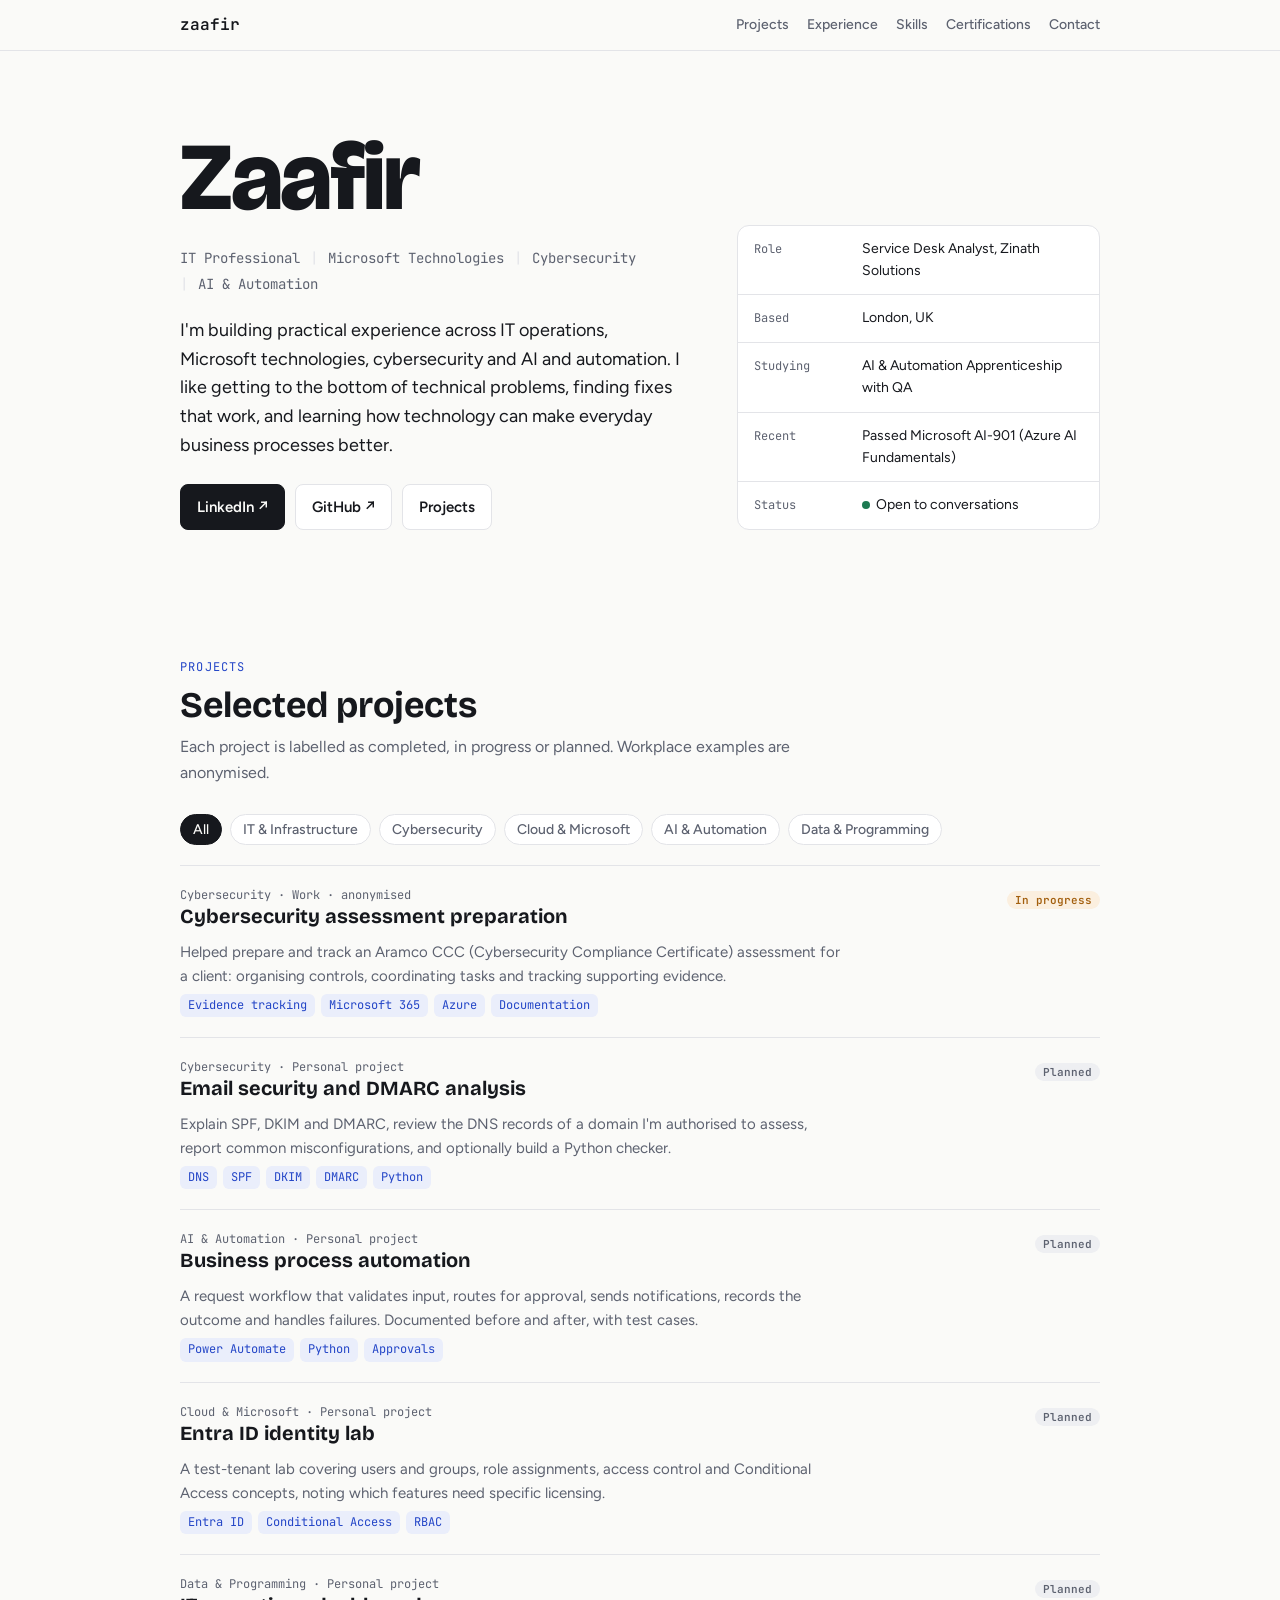
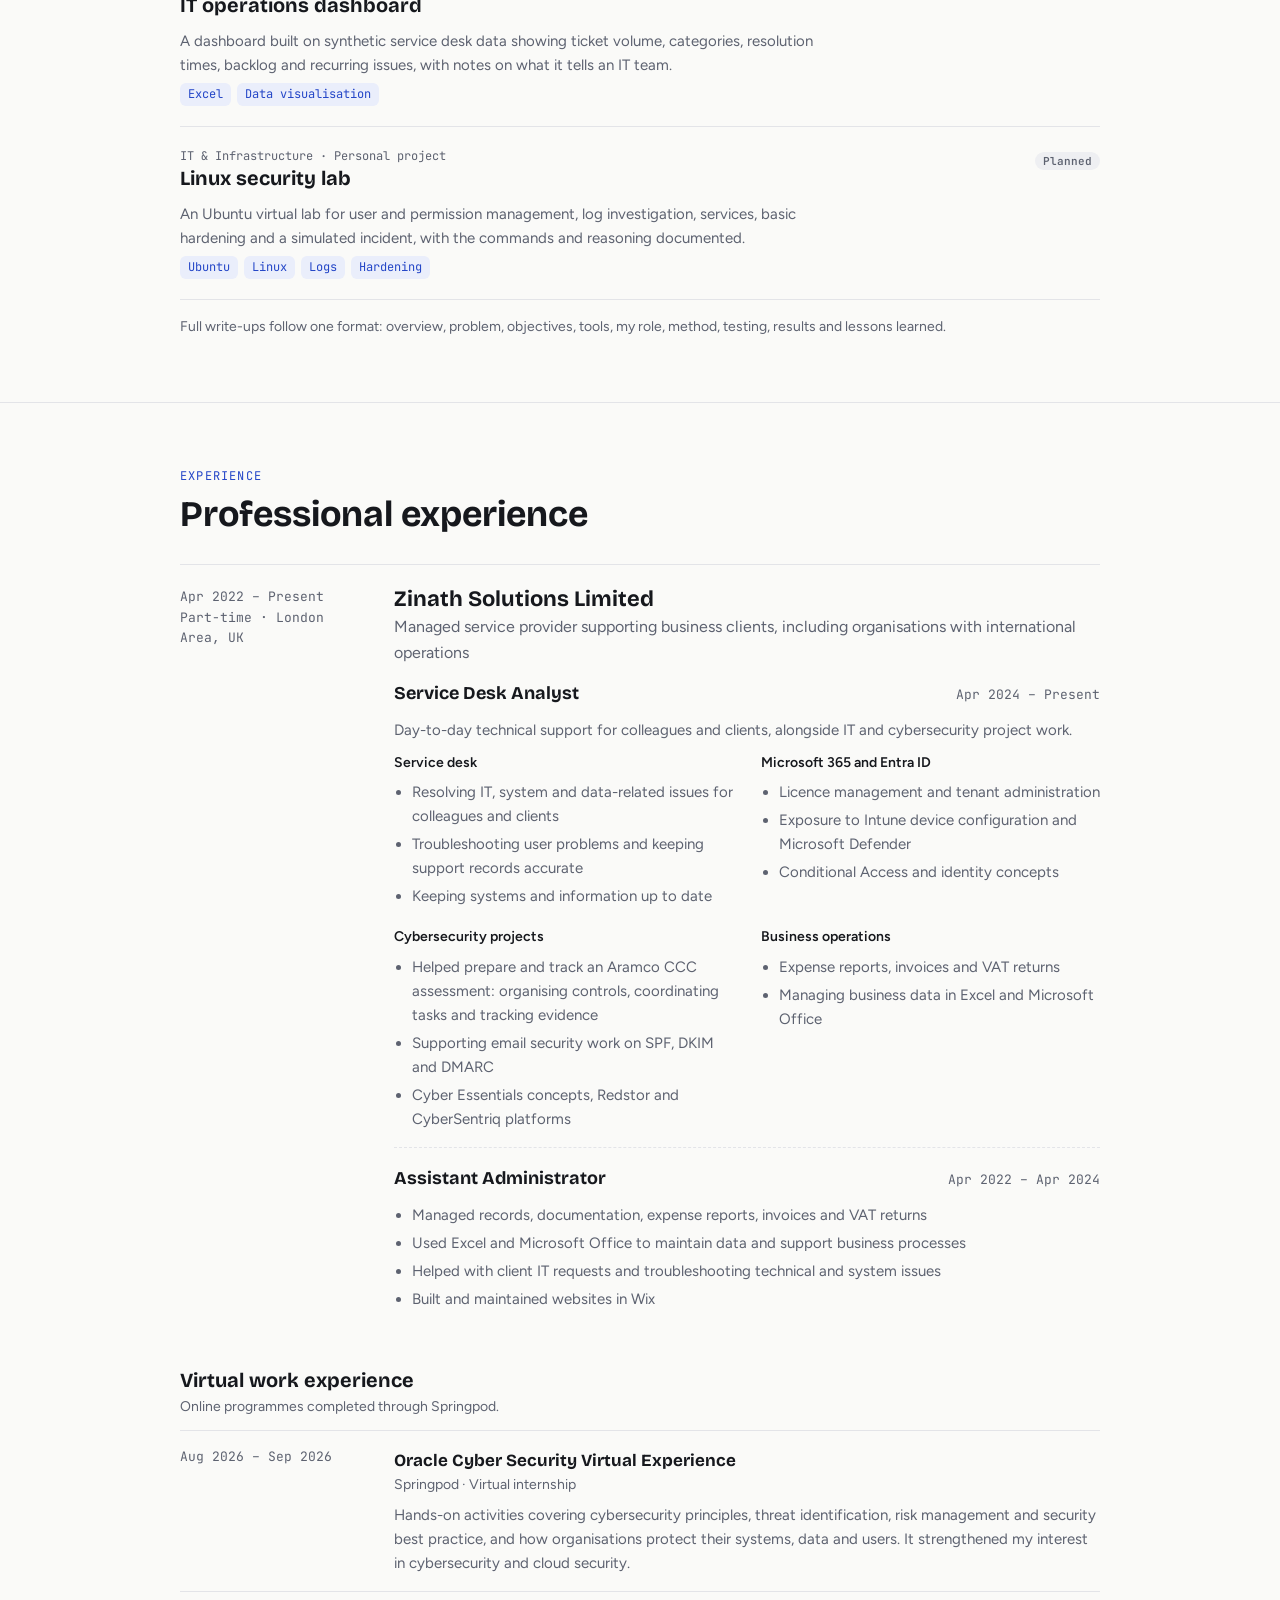
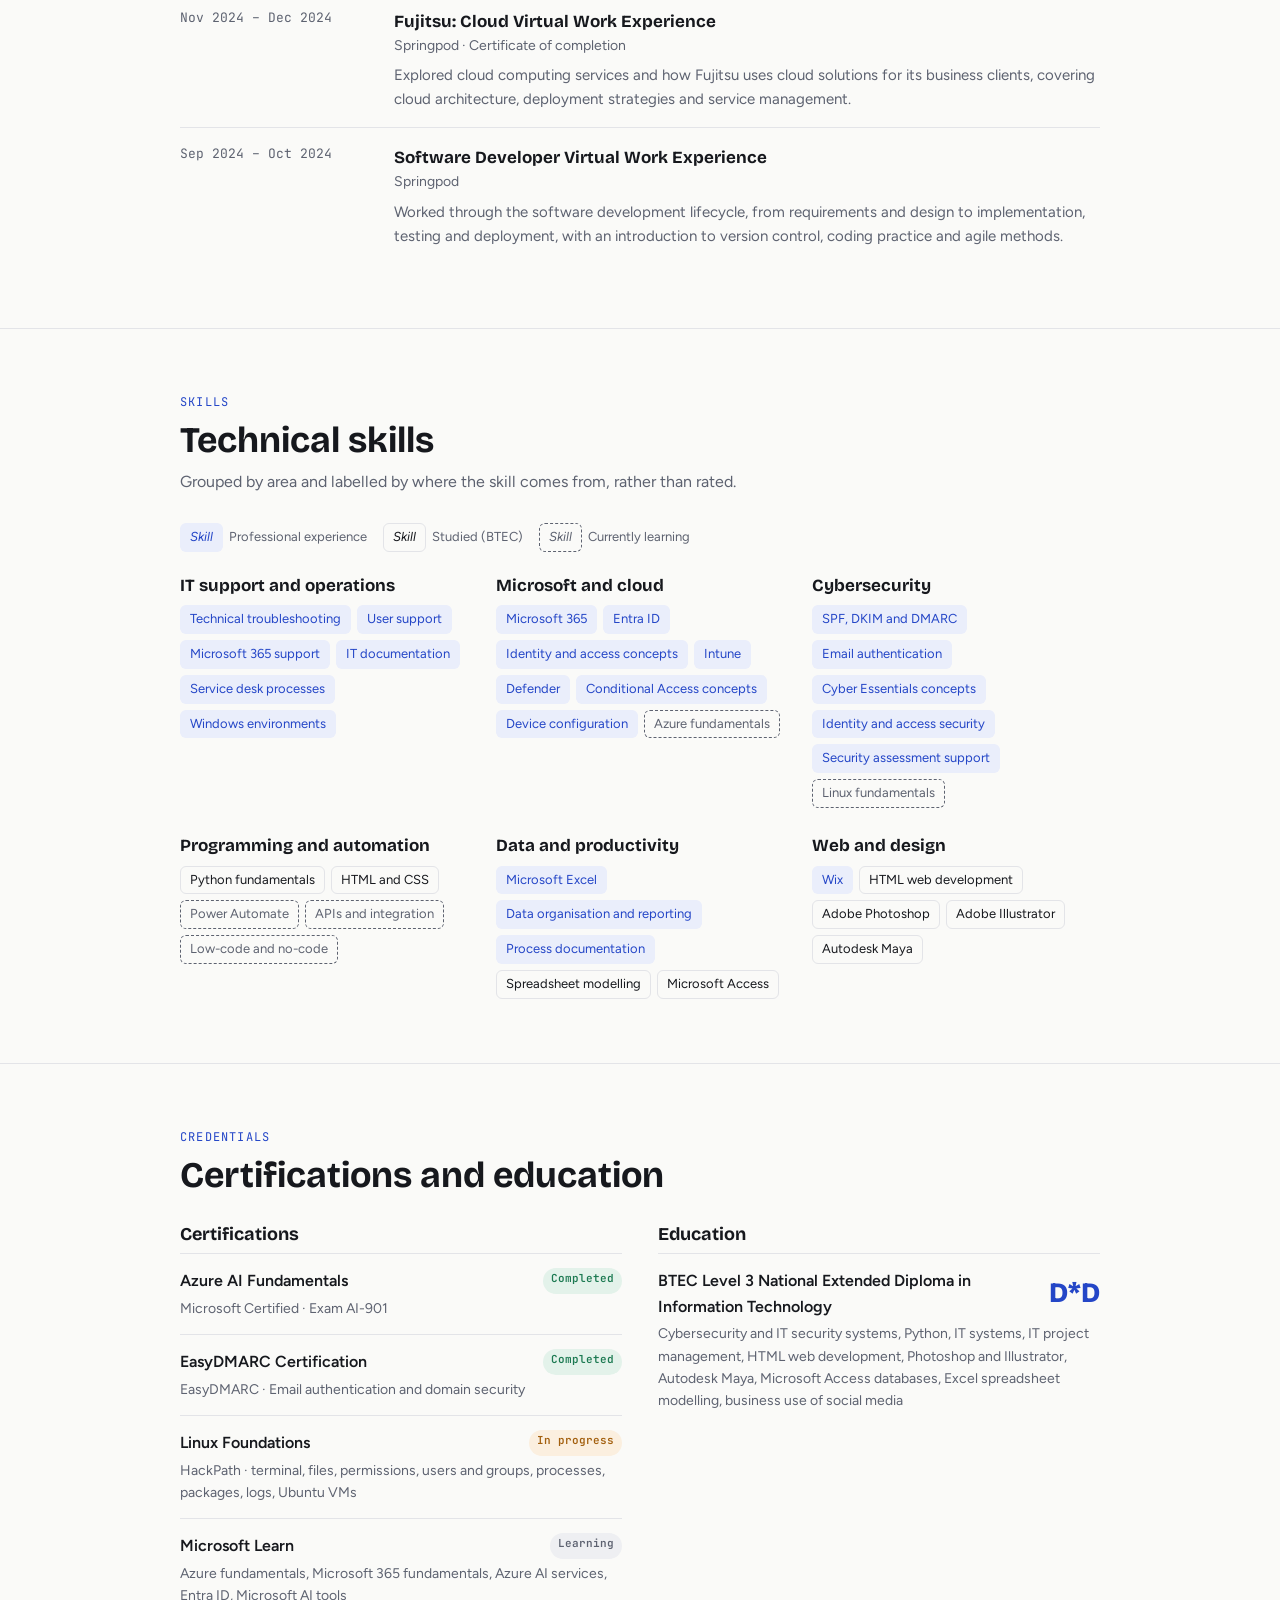
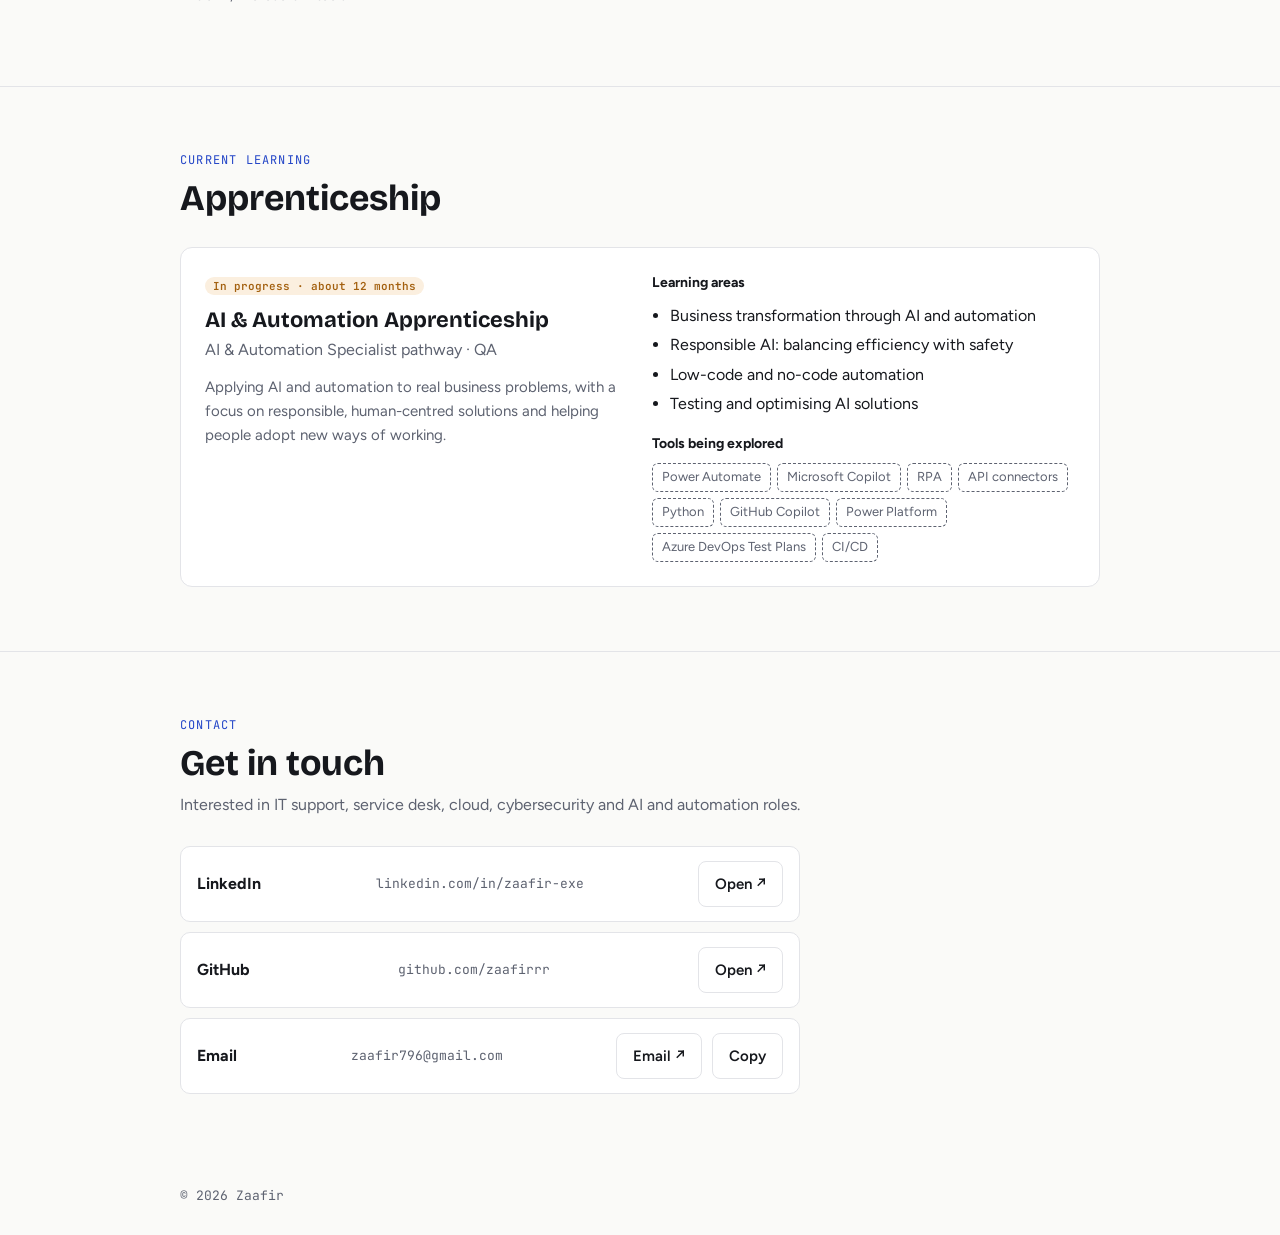
==== index.html @ a6bd7795 "Add files via upload" ====
<!doctype html>
<html lang="en-GB">
<head>
<meta charset="utf-8">
<meta name="viewport" content="width=device-width, initial-scale=1">
<title>Zaafir | IT Professional</title>
<meta name="description" content="Zaafir: IT professional building experience in Microsoft technologies, cybersecurity and AI and automation.">
<meta property="og:title" content="Zaafir | IT Professional">
<meta property="og:description" content="Microsoft technologies, cybersecurity and AI and automation. Projects, experience and certifications.">
<meta property="og:type" content="website">
<meta name="twitter:card" content="summary">
<link rel="icon" href="assets/favicon.svg" type="image/svg+xml">
<link rel="preconnect" href="https://fonts.googleapis.com">
<link rel="preconnect" href="https://fonts.gstatic.com" crossorigin>
<link rel="stylesheet" href="https://fonts.googleapis.com/css2?family=Bricolage+Grotesque:opsz,wght@12..96,600;12..96,800&family=Figtree:wght@400;500;600&family=JetBrains+Mono:wght@400;600&display=swap">
<link rel="stylesheet" href="css/style.css">
</head>
<body>
<nav><div class="wrap">
  <a class="brand" href="#top">zaafir</a>
  <div class="links"><a href="#projects">Projects</a><a href="#experience">Experience</a><a href="#skills">Skills</a><a href="#certs">Certifications</a><a href="#contact">Contact</a></div>
</div></nav>

<main id="top">
<div class="wrap">
  <header class="intro">
    <div>
      <h1>Zaafir</h1>
      <p class="headline"><span>IT Professional</span><span>Microsoft Technologies</span><span>Cybersecurity</span><span>AI &amp; Automation</span></p>
      <p class="lede">I'm building practical experience across IT operations, Microsoft technologies, cybersecurity and AI and automation. I like getting to the bottom of technical problems, finding fixes that work, and learning how technology can make everyday business processes better.</p>
      <div class="ctas">
        <a class="btn primary" href="https://www.linkedin.com/in/zaafir-exe/" target="_blank" rel="noopener">LinkedIn ↗</a>
        <a class="btn" href="https://github.com/zaafirrr" target="_blank" rel="noopener">GitHub ↗</a>
        <a class="btn" href="#projects">Projects</a>
      </div>
    </div>
    <aside class="status" aria-label="Current status">
      <dl>
        <div><dt>Role</dt><dd>Service Desk Analyst, Zinath Solutions</dd></div>
        <div><dt>Based</dt><dd>London, UK</dd></div>
        <div><dt>Studying</dt><dd>AI &amp; Automation Apprenticeship with QA</dd></div>
        <div><dt>Recent</dt><dd>Passed Microsoft AI-901 (Azure AI Fundamentals)</dd></div>
        <div><dt>Status</dt><dd><span class="dot"></span>Open to conversations</dd></div>
      </dl>
    </aside>
  </header>
</div>

<section id="projects"><div class="wrap">
  <div class="head"><span class="eyebrow">Projects</span><h2>Selected projects</h2><p>Each project is labelled as completed, in progress or planned. Workplace examples are anonymised.</p></div>
  <div class="filters" id="filters" role="group" aria-label="Filter projects by category"></div>
  <div class="plist" id="plist"></div>
  <p class="note">Full write-ups follow one format: overview, problem, objectives, tools, my role, method, testing, results and lessons learned.</p>
</div></section>

<section id="experience"><div class="wrap">
  <div class="head"><span class="eyebrow">Experience</span><h2>Professional experience</h2></div>
  <article class="job">
    <div class="when">Apr 2022 – Present<br>Part-time · London Area, UK</div>
    <div>
      <h3>Zinath Solutions Limited</h3>
      <p class="sub">Managed service provider supporting business clients, including organisations with international operations</p>

      <div class="role-block">
        <div class="role-head"><h4>Service Desk Analyst</h4><span class="when">Apr 2024 – Present</span></div>
        <p class="role-sum">Day-to-day technical support for colleagues and clients, alongside IT and cybersecurity project work.</p>
        <div class="groups">
          <div><h4>Service desk</h4><ul>
            <li>Resolving IT, system and data-related issues for colleagues and clients</li>
            <li>Troubleshooting user problems and keeping support records accurate</li>
            <li>Keeping systems and information up to date</li></ul></div>
          <div><h4>Microsoft 365 and Entra ID</h4><ul>
            <li>Licence management and tenant administration</li>
            <li>Exposure to Intune device configuration and Microsoft Defender</li>
            <li>Conditional Access and identity concepts</li></ul></div>
          <div><h4>Cybersecurity projects</h4><ul>
            <li>Helped prepare and track an Aramco CCC assessment: organising controls, coordinating tasks and tracking evidence</li>
            <li>Supporting email security work on SPF, DKIM and DMARC</li>
            <li>Cyber Essentials concepts, Redstor and CyberSentriq platforms</li></ul></div>
          <div><h4>Business operations</h4><ul>
            <li>Expense reports, invoices and VAT returns</li>
            <li>Managing business data in Excel and Microsoft Office</li></ul></div>
        </div>
      </div>

      <div class="role-block">
        <div class="role-head"><h4>Assistant Administrator</h4><span class="when">Apr 2022 – Apr 2024</span></div>
        <ul>
          <li>Managed records, documentation, expense reports, invoices and VAT returns</li>
          <li>Used Excel and Microsoft Office to maintain data and support business processes</li>
          <li>Helped with client IT requests and troubleshooting technical and system issues</li>
          <li>Built and maintained websites in Wix</li>
        </ul>
      </div>
    </div>
  </article>

  <h3 class="subhead">Virtual work experience</h3>
  <p class="note" style="margin:0 0 12px">Online programmes completed through Springpod.</p>
  <div class="vlist">
    <div class="v"><div class="when">Aug 2026 – Sep 2026</div><div>
      <h4>Oracle Cyber Security Virtual Experience</h4><p class="org">Springpod · Virtual internship</p>
      <p>Hands-on activities covering cybersecurity principles, threat identification, risk management and security best practice, and how organisations protect their systems, data and users. It strengthened my interest in cybersecurity and cloud security.</p></div></div>
    <div class="v"><div class="when">Nov 2024 – Dec 2024</div><div>
      <h4>Fujitsu: Cloud Virtual Work Experience</h4><p class="org">Springpod · Certificate of completion</p>
      <p>Explored cloud computing services and how Fujitsu uses cloud solutions for its business clients, covering cloud architecture, deployment strategies and service management.</p></div></div>
    <div class="v"><div class="when">Sep 2024 – Oct 2024</div><div>
      <h4>Software Developer Virtual Work Experience</h4><p class="org">Springpod</p>
      <p>Worked through the software development lifecycle, from requirements and design to implementation, testing and deployment, with an introduction to version control, coding practice and agile methods.</p></div></div>
  </div>
</div></section>

<section id="skills"><div class="wrap">
  <div class="head"><span class="eyebrow">Skills</span><h2>Technical skills</h2><p>Grouped by area and labelled by where the skill comes from, rather than rated.</p></div>
  <div class="legend">
    <span><i class="c w">Skill</i> Professional experience</span>
    <span><i class="c s">Skill</i> Studied (BTEC)</span>
    <span><i class="c l">Skill</i> Currently learning</span>
  </div>
  <div class="sk" id="sk"></div>
</div></section>

<section id="certs"><div class="wrap">
  <div class="head"><span class="eyebrow">Credentials</span><h2>Certifications and education</h2></div>
  <div class="two">
    <div>
      <h3 style="font-size:18px;margin-bottom:8px">Certifications</h3>
      <div class="cert"><b>Azure AI Fundamentals</b><span class="pill s-done">Completed</span><span class="sub">Microsoft Certified · Exam AI-901</span></div>
      <div class="cert"><b>EasyDMARC Certification</b><span class="pill s-done">Completed</span><span class="sub">EasyDMARC · Email authentication and domain security</span></div>
      <div class="cert"><b>Linux Foundations</b><span class="pill s-wip">In progress</span><span class="sub">HackPath · terminal, files, permissions, users and groups, processes, packages, logs, Ubuntu VMs</span></div>
      <div class="cert"><b>Microsoft Learn</b><span class="pill s-plan">Learning</span><span class="sub">Azure fundamentals, Microsoft 365 fundamentals, Azure AI services, Entra ID, Microsoft AI tools</span></div>
    </div>
    <div>
      <h3 style="font-size:18px;margin-bottom:8px">Education</h3>
      <div class="cert" style="align-items:center"><b>BTEC Level 3 National Extended Diploma in Information Technology</b><span class="edu-grade">D*D</span>
        <span class="sub">Cybersecurity and IT security systems, Python, IT systems, IT project management, HTML web development, Photoshop and Illustrator, Autodesk Maya, Microsoft Access databases, Excel spreadsheet modelling, business use of social media</span></div>
    </div>
  </div>
</div></section>

<section id="learning"><div class="wrap">
  <div class="head"><span class="eyebrow">Current learning</span><h2>Apprenticeship</h2></div>
  <div class="app">
    <div>
      <span class="pill s-wip">In progress · about 12 months</span>
      <h3 style="margin-top:10px">AI &amp; Automation Apprenticeship</h3>
      <p class="sub">AI &amp; Automation Specialist pathway · QA</p>
      <p style="color:var(--muted);font-size:15px">Applying AI and automation to real business problems, with a focus on responsible, human-centred solutions and helping people adopt new ways of working.</p>
    </div>
    <div>
      <h4 style="margin:0 0 8px;font-size:14px">Learning areas</h4>
      <ul>
        <li>Business transformation through AI and automation</li>
        <li>Responsible AI: balancing efficiency with safety</li>
        <li>Low-code and no-code automation</li>
        <li>Testing and optimising AI solutions</li>
      </ul>
      <h4 style="margin:16px 0 8px;font-size:14px">Tools being explored</h4>
      <div class="chips"><span class="c l">Power Automate</span><span class="c l">Microsoft Copilot</span><span class="c l">RPA</span><span class="c l">API connectors</span><span class="c l">Python</span><span class="c l">GitHub Copilot</span><span class="c l">Power Platform</span><span class="c l">Azure DevOps Test Plans</span><span class="c l">CI/CD</span></div>
    </div>
  </div>
</div></section>

<section id="contact" style="border-bottom:0"><div class="wrap">
  <div class="head"><span class="eyebrow">Contact</span><h2>Get in touch</h2><p>Interested in IT support, service desk, cloud, cybersecurity and AI and automation roles.</p></div>
  <div class="channels">
    <div class="channel"><b>LinkedIn</b><span>linkedin.com/in/zaafir-exe</span><a class="btn" href="https://www.linkedin.com/in/zaafir-exe/" target="_blank" rel="noopener">Open ↗</a></div>
    <div class="channel"><b>GitHub</b><span>github.com/zaafirrr</span><a class="btn" href="https://github.com/zaafirrr" target="_blank" rel="noopener">Open ↗</a></div>
    <div class="channel"><b>Email</b><span>zaafir796@gmail.com</span><div class="ctas"><a class="btn" href="mailto:zaafir796@gmail.com">Email ↗</a><button class="btn" type="button" data-copy="zaafir796@gmail.com">Copy</button></div></div>
  </div>
</div></section>
</main>

<footer><div class="wrap">© 2026 Zaafir</div></footer>

<script src="js/main.js"></script>
</body>
</html>
---- css/style.css ----
/* Layout: single 960px column, linear sections in the brief's order, hairline dividers, one restrained accent. */
:root{
  --bg:#fafaf8; --surface:#ffffff; --ink:#16181d; --muted:#5d6270; --line:#e3e4e8;
  --accent:#2446c7; --accent-soft:#eaeefb; --ok:#1d7a52; --ok-soft:#e3f2ea; --wip:#a3600f; --wip-soft:#fbefdf; --plan:#5d6270; --plan-soft:#eeeff2;
  --display:"Bricolage Grotesque",ui-sans-serif,system-ui,sans-serif;
  --body:"Figtree",ui-sans-serif,system-ui,-apple-system,"Segoe UI",sans-serif;
  --mono:"JetBrains Mono",ui-monospace,SFMono-Regular,Menlo,Consolas,monospace;
}
@media (prefers-color-scheme: dark){:root:not([data-theme="light"]){
  --bg:#111317; --surface:#181b21; --ink:#eceef2; --muted:#9ba1ae; --line:#2a2e37;
  --accent:#8aa2ff; --accent-soft:#1d2440; --ok:#5cc996; --ok-soft:#15281f; --wip:#efab55; --wip-soft:#2e2414; --plan:#a3a9b6; --plan-soft:#23262d; color-scheme:dark}}
:root[data-theme="dark"]{
  --bg:#111317; --surface:#181b21; --ink:#eceef2; --muted:#9ba1ae; --line:#2a2e37;
  --accent:#8aa2ff; --accent-soft:#1d2440; --ok:#5cc996; --ok-soft:#15281f; --wip:#efab55; --wip-soft:#2e2414; --plan:#a3a9b6; --plan-soft:#23262d; color-scheme:dark}

*{box-sizing:border-box}
html{scroll-behavior:smooth}
body{margin:0}
img{max-width:100%}
[hidden]{display:none!important}
body{background:var(--bg);color:var(--ink);font-family:var(--body);font-size:16px;line-height:1.6}
a{color:var(--accent);text-underline-offset:3px}
.wrap{max-width:960px;margin:0 auto;padding-inline:20px}
h1,h2,h3{font-family:var(--display);line-height:1.15;text-wrap:balance;margin:0}
p{margin:0}
.eyebrow{font-family:var(--mono);font-size:12px;letter-spacing:.1em;text-transform:uppercase;color:var(--accent)}
:focus-visible{outline:2px solid var(--accent);outline-offset:3px;border-radius:4px}
.ph{font-family:var(--mono);font-size:.9em;color:var(--wip);background:var(--wip-soft);padding:0 6px;border-radius:4px}

nav{position:sticky;top:env(safe-area-inset-top,0px);z-index:5;background:color-mix(in srgb,var(--bg) 90%,transparent);backdrop-filter:blur(8px);border-bottom:1px solid var(--line)}
nav .wrap{display:flex;align-items:center;justify-content:space-between;gap:16px;padding-block:12px}
.brand{font-family:var(--mono);font-weight:600;color:var(--ink);text-decoration:none}
.links{display:flex;gap:18px;flex-wrap:wrap}
.links a{color:var(--muted);text-decoration:none;font-size:14px;font-weight:500}
.links a:hover{color:var(--ink)}

section{padding-block:64px;border-bottom:1px solid var(--line)}
.head{display:grid;gap:8px;margin-bottom:28px;max-width:620px}
.head h2{font-size:clamp(26px,4vw,36px)}
.head p{color:var(--muted)}

/* intro */
.intro{display:grid;grid-template-columns:1.4fr 1fr;gap:48px;align-items:end;padding-block:72px 64px}
.intro>*{min-width:0}
.intro h1{font-size:clamp(52px,9vw,96px);font-weight:800;letter-spacing:-.025em}
.headline{font-family:var(--mono);font-size:14px;color:var(--muted);margin:14px 0 20px;display:flex;flex-wrap:wrap;gap:4px 10px}
.headline span+span::before{content:"|";margin-right:10px;color:var(--line)}
.lede{font-size:18px;max-width:56ch;margin-bottom:24px}
.ctas{display:flex;gap:10px;flex-wrap:wrap}
.btn{display:inline-flex;align-items:center;gap:6px;padding:10px 16px;border-radius:8px;font-weight:600;font-size:15px;text-decoration:none;border:1px solid var(--line);color:var(--ink);background:var(--surface);cursor:pointer;font-family:var(--body)}
.btn.primary{background:var(--ink);color:var(--bg);border-color:var(--ink)}
.status{background:var(--surface);border:1px solid var(--line);border-radius:12px;font-size:14px}
.status dl{margin:0;display:grid}
.status div{display:grid;grid-template-columns:96px 1fr;gap:12px;padding:12px 16px;border-bottom:1px solid var(--line)}
.status div:last-child{border-bottom:0}
.status dt{font-family:var(--mono);font-size:12px;color:var(--muted);padding-top:2px}
.status dd{margin:0}
.dot{display:inline-block;width:8px;height:8px;border-radius:50%;background:var(--ok);margin-right:6px}

/* pills */
.pill{font-family:var(--mono);font-size:11px;font-weight:600;padding:2px 8px;border-radius:999px;white-space:nowrap}
.s-done{background:var(--ok-soft);color:var(--ok)}
.s-wip{background:var(--wip-soft);color:var(--wip)}
.s-plan{background:var(--plan-soft);color:var(--plan)}

/* projects */
.filters{display:flex;gap:8px;flex-wrap:wrap;margin-bottom:20px}
.filter{font:500 14px var(--body);padding:6px 12px;border-radius:999px;border:1px solid var(--line);background:var(--surface);color:var(--muted);cursor:pointer}
.filter[aria-pressed="true"]{background:var(--ink);color:var(--bg);border-color:var(--ink)}
.plist{display:grid;border-top:1px solid var(--line)}
.proj{display:grid;grid-template-columns:1fr auto;gap:6px 20px;padding-block:20px;border-bottom:1px solid var(--line)}
.proj>*{min-width:0}
.proj .cat{font-family:var(--mono);font-size:12px;color:var(--muted)}
.proj h3{font-size:20px}
.proj p{color:var(--muted);font-size:15px;max-width:66ch;grid-column:1/-1}
.proj .right{grid-row:1/3;grid-column:2;align-self:start}
.tags{display:flex;gap:6px;flex-wrap:wrap;grid-column:1/-1}
.tag{font-family:var(--mono);font-size:12px;padding:2px 8px;border-radius:6px;background:var(--accent-soft);color:var(--accent)}
.note{font-size:14px;color:var(--muted);margin-top:16px}

/* experience */
.job{display:grid;grid-template-columns:190px 1fr;gap:24px;padding-block:22px;border-top:1px solid var(--line)}
.job>*{min-width:0}
.when{font-family:var(--mono);font-size:13px;color:var(--muted)}
.job h3{font-size:22px}
.job .sub{color:var(--muted);margin:2px 0 14px}
.groups{display:grid;grid-template-columns:repeat(2,1fr);gap:18px 28px}
.groups>div{min-width:0}
.groups h4{margin:0 0 6px;font-size:14px;font-weight:600}
ul{margin:0;padding-left:18px;display:grid;gap:4px}
.groups li,.vlist li{font-size:15px;color:var(--muted)}
.vlist{display:grid}
.v{display:grid;grid-template-columns:190px 1fr;gap:24px;padding-block:16px;border-top:1px solid var(--line)}
.v>*{min-width:0}
.v h4{margin:0;font-size:17px;font-family:var(--display)}
.v .org{font-size:14px;color:var(--muted);margin-bottom:6px}
.v p{font-size:15px;color:var(--muted)}
.subhead{font-family:var(--display);font-size:20px;margin:36px 0 4px}

/* skills */
.legend{display:flex;gap:16px;flex-wrap:wrap;font-size:13px;color:var(--muted);margin-bottom:24px}
.legend span{display:inline-flex;align-items:center;gap:6px}
.sk{display:grid;grid-template-columns:repeat(3,1fr);gap:28px}
.sk>div{min-width:0}
.sk h3{font-size:17px;margin-bottom:10px}
.chips{display:flex;flex-wrap:wrap;gap:6px}
.c{font-size:13px;padding:3px 9px;border-radius:6px;border:1px solid transparent}
.c.w{background:var(--accent-soft);color:var(--accent)}
.c.s{border-color:var(--line);color:var(--ink)}
.c.l{border:1px dashed var(--muted);color:var(--muted)}

/* certs & education */
.two{display:grid;grid-template-columns:1fr 1fr;gap:36px}
.two>div{min-width:0}
.cert{display:grid;grid-template-columns:1fr auto;gap:4px 12px;padding-block:14px;border-top:1px solid var(--line)}
.cert>*{min-width:0}
.cert b{font-weight:600}
.cert span.sub{grid-column:1/-1;font-size:14px;color:var(--muted)}
.edu-grade{font-family:var(--display);font-size:28px;font-weight:800;color:var(--accent)}

/* apprenticeship */
.app{background:var(--surface);border:1px solid var(--line);border-radius:12px;padding:24px;display:grid;grid-template-columns:1fr 1fr;gap:24px}
.app>*{min-width:0}
.app h3{font-size:22px}
.app .sub{color:var(--muted);margin:4px 0 12px}

/* contact */
.channels{display:grid;gap:10px;max-width:620px}
.channel{display:flex;justify-content:space-between;gap:12px;align-items:center;padding:14px 16px;border:1px solid var(--line);border-radius:10px;background:var(--surface);flex-wrap:wrap}
.channel span{font-family:var(--mono);font-size:13px;color:var(--muted);word-break:break-all}
footer{padding-block:28px;color:var(--muted);font-size:13px;font-family:var(--mono)}

/* roles within one employer */
.role-block{padding-top:16px;margin-top:16px;border-top:1px dashed var(--line);display:grid;gap:10px}
.role-block:first-of-type{border-top:0;margin-top:0;padding-top:0}
.role-head{display:flex;justify-content:space-between;align-items:baseline;gap:12px;flex-wrap:wrap}
.role-head h4{margin:0;font-family:var(--display);font-size:18px}
.role-sum{color:var(--muted);font-size:15px}
.role-block>ul li{font-size:15px;color:var(--muted)}

@media (max-width:780px){
  .intro,.two,.app{grid-template-columns:1fr}
  .sk,.groups{grid-template-columns:1fr}
  .job,.v{grid-template-columns:1fr;gap:4px}
  nav .wrap{flex-wrap:wrap}
  .links{gap:14px;overflow-x:auto;flex-wrap:nowrap;max-width:100%}
  .proj{grid-template-columns:1fr}
  .proj .right{grid-row:auto;grid-column:1}
}
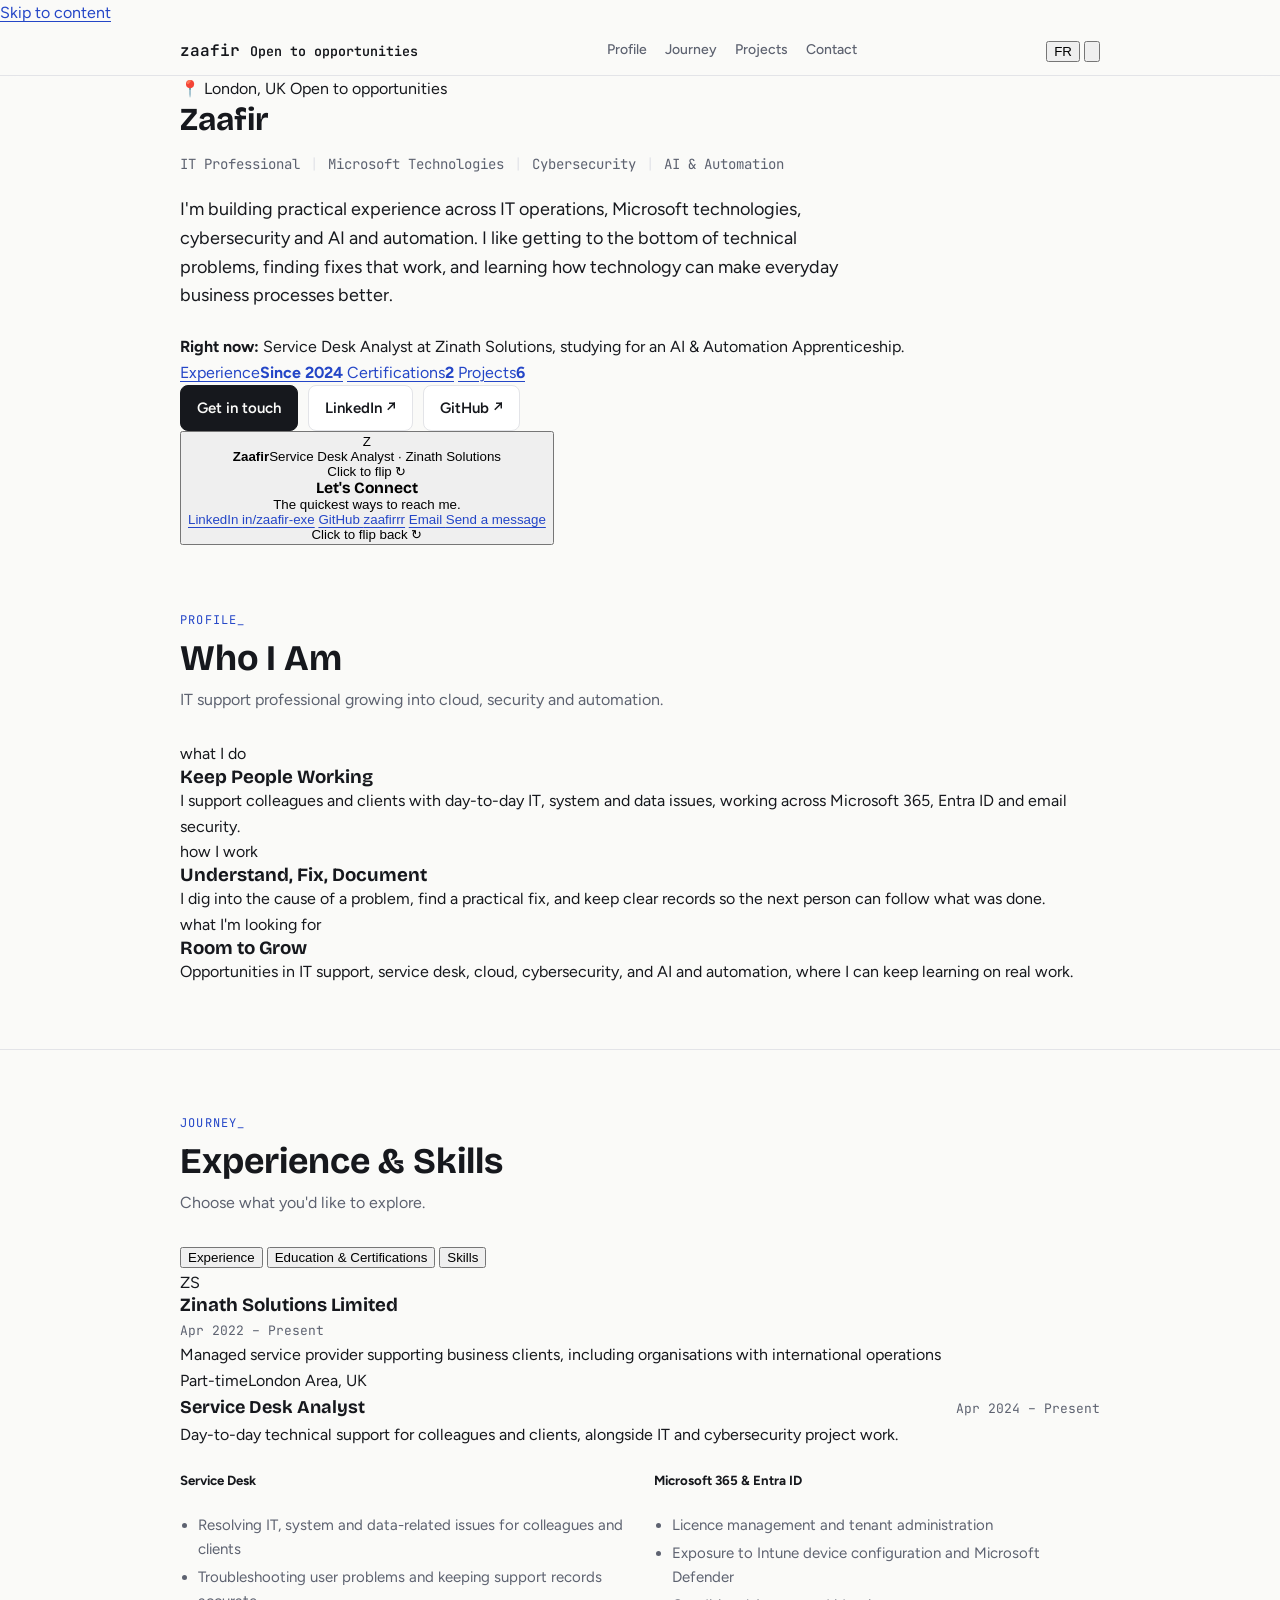
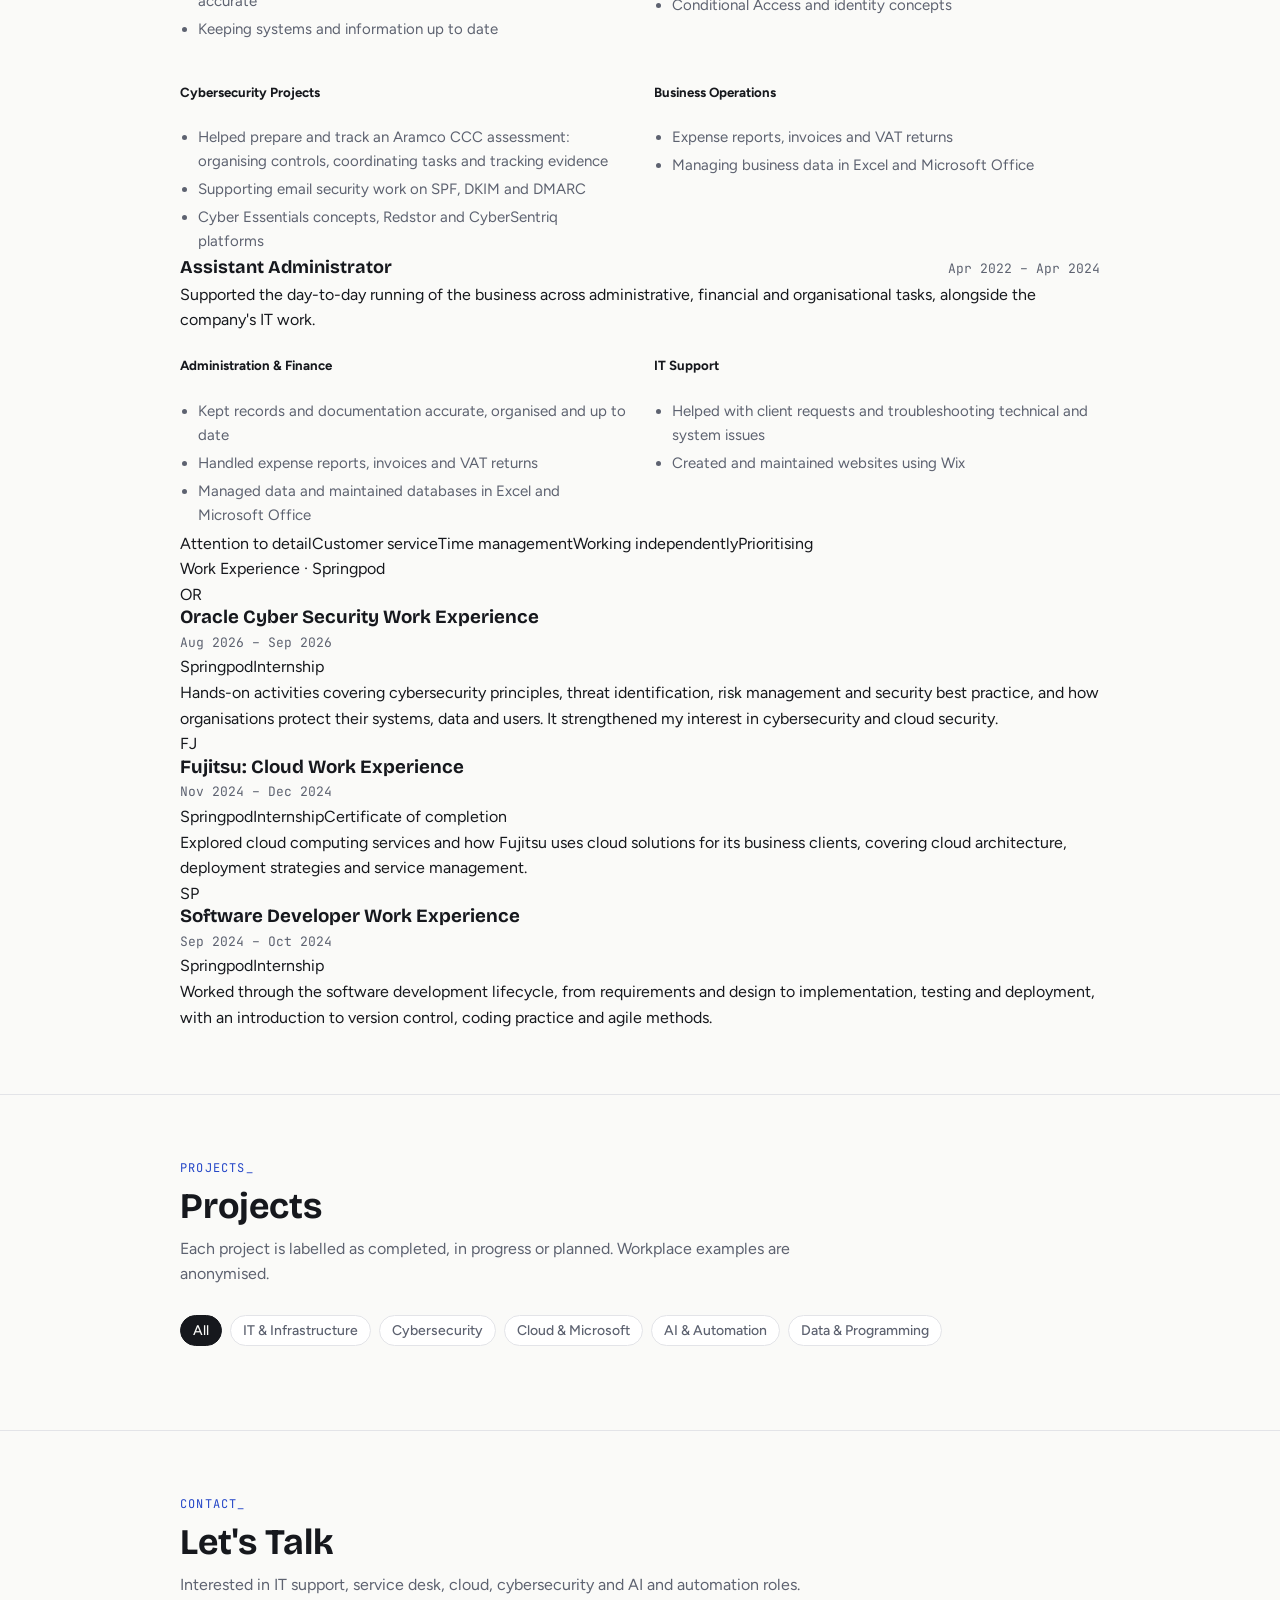
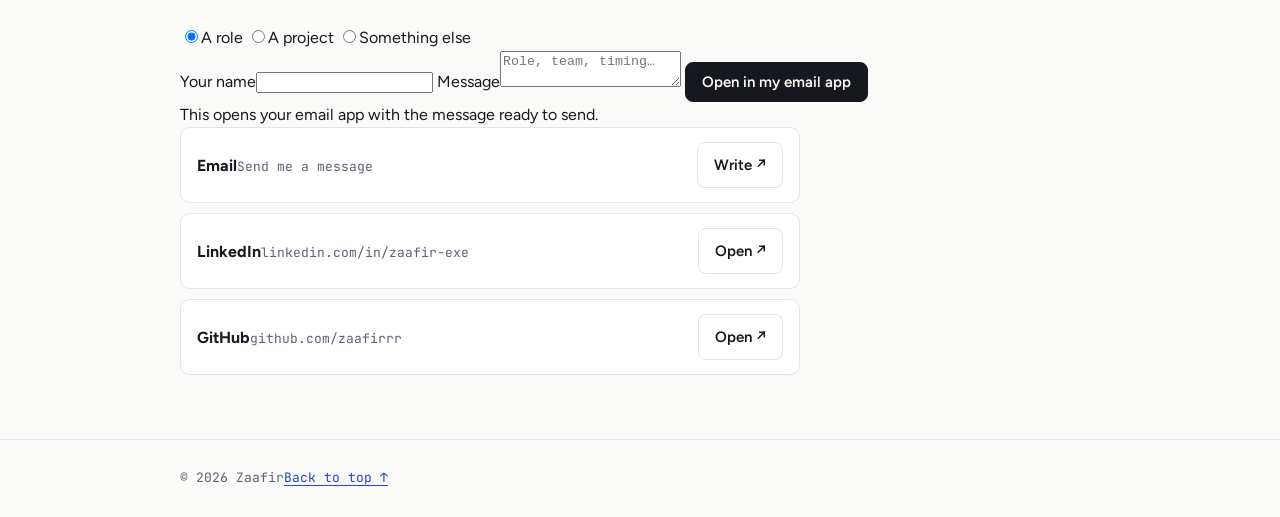
==== commit 29bd101f: "Add files via upload" ====
--- a/index.html
+++ b/index.html
@@ -10,169 +10,310 @@
 <meta property="og:type" content="website">
 <meta name="twitter:card" content="summary">
 <link rel="icon" href="assets/favicon.svg" type="image/svg+xml">
+<!-- Apply the saved theme and language before the page draws, so it doesn't flash -->
+<script>
+  (function(){ try{
+    var theme=localStorage.getItem('theme'); if(theme) document.documentElement.setAttribute('data-theme',theme);
+    if(localStorage.getItem('lang')==='fr') document.documentElement.lang='fr';
+  }catch(e){} })();
+</script>
 <link rel="preconnect" href="https://fonts.googleapis.com">
 <link rel="preconnect" href="https://fonts.gstatic.com" crossorigin>
 <link rel="stylesheet" href="https://fonts.googleapis.com/css2?family=Bricolage+Grotesque:opsz,wght@12..96,600;12..96,800&family=Figtree:wght@400;500;600&family=JetBrains+Mono:wght@400;600&display=swap">
 <link rel="stylesheet" href="css/style.css">
 </head>
 <body>
-<nav><div class="wrap">
-  <a class="brand" href="#top">zaafir</a>
-  <div class="links"><a href="#projects">Projects</a><a href="#experience">Experience</a><a href="#skills">Skills</a><a href="#certs">Certifications</a><a href="#contact">Contact</a></div>
-</div></nav>
-
-<main id="top">
-<div class="wrap">
-  <header class="intro">
-    <div>
-      <h1>Zaafir</h1>
-      <p class="headline"><span>IT Professional</span><span>Microsoft Technologies</span><span>Cybersecurity</span><span>AI &amp; Automation</span></p>
-      <p class="lede">I'm building practical experience across IT operations, Microsoft technologies, cybersecurity and AI and automation. I like getting to the bottom of technical problems, finding fixes that work, and learning how technology can make everyday business processes better.</p>
-      <div class="ctas">
-        <a class="btn primary" href="https://www.linkedin.com/in/zaafir-exe/" target="_blank" rel="noopener">LinkedIn ↗</a>
-        <a class="btn" href="https://github.com/zaafirrr" target="_blank" rel="noopener">GitHub ↗</a>
-        <a class="btn" href="#projects">Projects</a>
-      </div>
-    </div>
-    <aside class="status" aria-label="Current status">
-      <dl>
-        <div><dt>Role</dt><dd>Service Desk Analyst, Zinath Solutions</dd></div>
-        <div><dt>Based</dt><dd>London, UK</dd></div>
-        <div><dt>Studying</dt><dd>AI &amp; Automation Apprenticeship with QA</dd></div>
-        <div><dt>Recent</dt><dd>Passed Microsoft AI-901 (Azure AI Fundamentals)</dd></div>
-        <div><dt>Status</dt><dd><span class="dot"></span>Open to conversations</dd></div>
-      </dl>
-    </aside>
-  </header>
-</div>
-
-<section id="projects"><div class="wrap">
-  <div class="head"><span class="eyebrow">Projects</span><h2>Selected projects</h2><p>Each project is labelled as completed, in progress or planned. Workplace examples are anonymised.</p></div>
-  <div class="filters" id="filters" role="group" aria-label="Filter projects by category"></div>
-  <div class="plist" id="plist"></div>
-  <p class="note">Full write-ups follow one format: overview, problem, objectives, tools, my role, method, testing, results and lessons learned.</p>
-</div></section>
-
-<section id="experience"><div class="wrap">
-  <div class="head"><span class="eyebrow">Experience</span><h2>Professional experience</h2></div>
-  <article class="job">
-    <div class="when">Apr 2022 – Present<br>Part-time · London Area, UK</div>
-    <div>
-      <h3>Zinath Solutions Limited</h3>
-      <p class="sub">Managed service provider supporting business clients, including organisations with international operations</p>
-
-      <div class="role-block">
-        <div class="role-head"><h4>Service Desk Analyst</h4><span class="when">Apr 2024 – Present</span></div>
-        <p class="role-sum">Day-to-day technical support for colleagues and clients, alongside IT and cybersecurity project work.</p>
-        <div class="groups">
-          <div><h4>Service desk</h4><ul>
-            <li>Resolving IT, system and data-related issues for colleagues and clients</li>
-            <li>Troubleshooting user problems and keeping support records accurate</li>
-            <li>Keeping systems and information up to date</li></ul></div>
-          <div><h4>Microsoft 365 and Entra ID</h4><ul>
-            <li>Licence management and tenant administration</li>
-            <li>Exposure to Intune device configuration and Microsoft Defender</li>
-            <li>Conditional Access and identity concepts</li></ul></div>
-          <div><h4>Cybersecurity projects</h4><ul>
-            <li>Helped prepare and track an Aramco CCC assessment: organising controls, coordinating tasks and tracking evidence</li>
-            <li>Supporting email security work on SPF, DKIM and DMARC</li>
-            <li>Cyber Essentials concepts, Redstor and CyberSentriq platforms</li></ul></div>
-          <div><h4>Business operations</h4><ul>
-            <li>Expense reports, invoices and VAT returns</li>
-            <li>Managing business data in Excel and Microsoft Office</li></ul></div>
-        </div>
-      </div>
-
-      <div class="role-block">
-        <div class="role-head"><h4>Assistant Administrator</h4><span class="when">Apr 2022 – Apr 2024</span></div>
-        <ul>
-          <li>Managed records, documentation, expense reports, invoices and VAT returns</li>
-          <li>Used Excel and Microsoft Office to maintain data and support business processes</li>
-          <li>Helped with client IT requests and troubleshooting technical and system issues</li>
-          <li>Built and maintained websites in Wix</li>
-        </ul>
-      </div>
-    </div>
-  </article>
-
-  <h3 class="subhead">Virtual work experience</h3>
-  <p class="note" style="margin:0 0 12px">Online programmes completed through Springpod.</p>
-  <div class="vlist">
-    <div class="v"><div class="when">Aug 2026 – Sep 2026</div><div>
-      <h4>Oracle Cyber Security Virtual Experience</h4><p class="org">Springpod · Virtual internship</p>
-      <p>Hands-on activities covering cybersecurity principles, threat identification, risk management and security best practice, and how organisations protect their systems, data and users. It strengthened my interest in cybersecurity and cloud security.</p></div></div>
-    <div class="v"><div class="when">Nov 2024 – Dec 2024</div><div>
-      <h4>Fujitsu: Cloud Virtual Work Experience</h4><p class="org">Springpod · Certificate of completion</p>
-      <p>Explored cloud computing services and how Fujitsu uses cloud solutions for its business clients, covering cloud architecture, deployment strategies and service management.</p></div></div>
-    <div class="v"><div class="when">Sep 2024 – Oct 2024</div><div>
-      <h4>Software Developer Virtual Work Experience</h4><p class="org">Springpod</p>
-      <p>Worked through the software development lifecycle, from requirements and design to implementation, testing and deployment, with an introduction to version control, coding practice and agile methods.</p></div></div>
-  </div>
-</div></section>
-
-<section id="skills"><div class="wrap">
-  <div class="head"><span class="eyebrow">Skills</span><h2>Technical skills</h2><p>Grouped by area and labelled by where the skill comes from, rather than rated.</p></div>
-  <div class="legend">
-    <span><i class="c w">Skill</i> Professional experience</span>
-    <span><i class="c s">Skill</i> Studied (BTEC)</span>
-    <span><i class="c l">Skill</i> Currently learning</span>
-  </div>
-  <div class="sk" id="sk"></div>
-</div></section>
-
-<section id="certs"><div class="wrap">
-  <div class="head"><span class="eyebrow">Credentials</span><h2>Certifications and education</h2></div>
-  <div class="two">
-    <div>
-      <h3 style="font-size:18px;margin-bottom:8px">Certifications</h3>
-      <div class="cert"><b>Azure AI Fundamentals</b><span class="pill s-done">Completed</span><span class="sub">Microsoft Certified · Exam AI-901</span></div>
-      <div class="cert"><b>EasyDMARC Certification</b><span class="pill s-done">Completed</span><span class="sub">EasyDMARC · Email authentication and domain security</span></div>
-      <div class="cert"><b>Linux Foundations</b><span class="pill s-wip">In progress</span><span class="sub">HackPath · terminal, files, permissions, users and groups, processes, packages, logs, Ubuntu VMs</span></div>
-      <div class="cert"><b>Microsoft Learn</b><span class="pill s-plan">Learning</span><span class="sub">Azure fundamentals, Microsoft 365 fundamentals, Azure AI services, Entra ID, Microsoft AI tools</span></div>
-    </div>
-    <div>
-      <h3 style="font-size:18px;margin-bottom:8px">Education</h3>
-      <div class="cert" style="align-items:center"><b>BTEC Level 3 National Extended Diploma in Information Technology</b><span class="edu-grade">D*D</span>
-        <span class="sub">Cybersecurity and IT security systems, Python, IT systems, IT project management, HTML web development, Photoshop and Illustrator, Autodesk Maya, Microsoft Access databases, Excel spreadsheet modelling, business use of social media</span></div>
-    </div>
-  </div>
-</div></section>
-
-<section id="learning"><div class="wrap">
-  <div class="head"><span class="eyebrow">Current learning</span><h2>Apprenticeship</h2></div>
-  <div class="app">
-    <div>
-      <span class="pill s-wip">In progress · about 12 months</span>
-      <h3 style="margin-top:10px">AI &amp; Automation Apprenticeship</h3>
-      <p class="sub">AI &amp; Automation Specialist pathway · QA</p>
-      <p style="color:var(--muted);font-size:15px">Applying AI and automation to real business problems, with a focus on responsible, human-centred solutions and helping people adopt new ways of working.</p>
-    </div>
-    <div>
-      <h4 style="margin:0 0 8px;font-size:14px">Learning areas</h4>
-      <ul>
-        <li>Business transformation through AI and automation</li>
-        <li>Responsible AI: balancing efficiency with safety</li>
-        <li>Low-code and no-code automation</li>
-        <li>Testing and optimising AI solutions</li>
-      </ul>
-      <h4 style="margin:16px 0 8px;font-size:14px">Tools being explored</h4>
-      <div class="chips"><span class="c l">Power Automate</span><span class="c l">Microsoft Copilot</span><span class="c l">RPA</span><span class="c l">API connectors</span><span class="c l">Python</span><span class="c l">GitHub Copilot</span><span class="c l">Power Platform</span><span class="c l">Azure DevOps Test Plans</span><span class="c l">CI/CD</span></div>
-    </div>
-  </div>
-</div></section>
-
-<section id="contact" style="border-bottom:0"><div class="wrap">
-  <div class="head"><span class="eyebrow">Contact</span><h2>Get in touch</h2><p>Interested in IT support, service desk, cloud, cybersecurity and AI and automation roles.</p></div>
-  <div class="channels">
-    <div class="channel"><b>LinkedIn</b><span>linkedin.com/in/zaafir-exe</span><a class="btn" href="https://www.linkedin.com/in/zaafir-exe/" target="_blank" rel="noopener">Open ↗</a></div>
-    <div class="channel"><b>GitHub</b><span>github.com/zaafirrr</span><a class="btn" href="https://github.com/zaafirrr" target="_blank" rel="noopener">Open ↗</a></div>
-    <div class="channel"><b>Email</b><span>zaafir796@gmail.com</span><div class="ctas"><a class="btn" href="mailto:zaafir796@gmail.com">Email ↗</a><button class="btn" type="button" data-copy="zaafir796@gmail.com">Copy</button></div></div>
-  </div>
-</div></section>
+<a class="skip" href="#main" data-i18n="skip">Skip to content</a>
+
+<!-- ===================== NAVIGATION ===================== -->
+<nav aria-label="Main">
+  <div class="wrap">
+    <a class="brand" href="#top">zaafir <small data-i18n="nav.badge">Open to opportunities</small></a>
+    <div class="links">
+      <a href="#about" data-i18n="nav.profile">Profile</a>
+      <a href="#journey" data-i18n="nav.journey">Journey</a>
+      <a href="#projects" data-i18n="nav.projects">Projects</a>
+      <a href="#contact" data-i18n="nav.contact">Contact</a>
+    </div>
+    <div class="controls">
+      <button class="icon-btn" id="langBtn" type="button" aria-label="Passer en français">FR</button>
+      <button class="icon-btn" id="themeBtn" type="button" aria-label="Switch theme">
+        <svg class="i-moon" viewBox="0 0 24 24" fill="none" stroke="currentColor" stroke-width="2" stroke-linecap="round" stroke-linejoin="round" aria-hidden="true"><path d="M21 12.8A9 9 0 1 1 11.2 3a7 7 0 0 0 9.8 9.8z"/></svg>
+        <svg class="i-sun" viewBox="0 0 24 24" fill="none" stroke="currentColor" stroke-width="2" stroke-linecap="round" aria-hidden="true" hidden><circle cx="12" cy="12" r="4"/><path d="M12 2v2M12 20v2M4.9 4.9l1.4 1.4M17.7 17.7l1.4 1.4M2 12h2M20 12h2M4.9 19.1l1.4-1.4M17.7 6.3l1.4-1.4"/></svg>
+      </button>
+    </div>
+  </div>
+</nav>
+
+<main id="main">
+<!-- ===================== HERO ===================== -->
+<header class="wrap hero" id="top">
+  <div>
+    <div class="badges">
+      <span class="badge">📍 <span data-i18n="hero.location">London, UK</span></span>
+      <span class="badge live" data-i18n="hero.status">Open to opportunities</span>
+    </div>
+    <h1>Zaafir</h1>
+    <p class="headline">
+      <span data-i18n="hero.h1">IT Professional</span><span data-i18n="hero.h2">Microsoft Technologies</span><span data-i18n="hero.h3">Cybersecurity</span><span data-i18n="hero.h4">AI &amp; Automation</span>
+    </p>
+    <p class="lede" data-i18n="hero.lede">I'm building practical experience across IT operations, Microsoft technologies, cybersecurity and AI and automation. I like getting to the bottom of technical problems, finding fixes that work, and learning how technology can make everyday business processes better.</p>
+    <p class="now" data-i18n="hero.now"><b>Right now:</b> Service Desk Analyst at Zinath Solutions, studying for an AI &amp; Automation Apprenticeship.</p>
+
+    <div class="stats">
+      <a class="stat" href="#journey" data-tab="exp"><span data-i18n="stat.exp">Experience</span><b data-i18n="stat.expv">Since 2024</b></a>
+      <a class="stat" href="#journey" data-tab="edu"><span data-i18n="stat.cert">Certifications</span><b id="certCount">2</b></a>
+      <a class="stat" href="#projects"><span data-i18n="stat.proj">Projects</span><b id="projCount">6</b></a>
+    </div>
+
+    <div class="ctas">
+      <a class="btn primary" href="#contact" data-i18n="cta.contact">Get in touch</a>
+      <a class="btn" href="https://www.linkedin.com/in/zaafir-exe/" target="_blank" rel="noopener">LinkedIn ↗</a>
+      <a class="btn" href="https://github.com/zaafirrr" target="_blank" rel="noopener">GitHub ↗</a>
+    </div>
+  </div>
+
+  <!-- Flip card: click to turn over -->
+  <button class="flip" id="flip" type="button" aria-pressed="false" aria-label="Flip card to see contact links">
+    <div class="flip-inner">
+      <div class="face front">
+        <div class="monogram" aria-hidden="true">Z</div>
+        <div class="face-meta">
+          <div><b>Zaafir</b><span data-i18n="card.role">Service Desk Analyst · Zinath Solutions</span></div>
+          <span class="hint" data-i18n="card.hint">Click to flip ↻</span>
+        </div>
+      </div>
+      <div class="face back">
+        <h3 data-i18n="card.backTitle">Let's Connect</h3>
+        <p data-i18n="card.backText">The quickest ways to reach me.</p>
+        <div class="back-links">
+          <a href="https://www.linkedin.com/in/zaafir-exe/" target="_blank" rel="noopener" tabindex="-1">LinkedIn <span>in/zaafir-exe</span></a>
+          <a href="https://github.com/zaafirrr" target="_blank" rel="noopener" tabindex="-1">GitHub <span>zaafirrr</span></a>
+          <a href="#contact" data-mail tabindex="-1">Email <span data-i18n="card.emailSub">Send a message</span></a>
+        </div>
+        <span class="hint" data-i18n="card.hintBack">Click to flip back ↻</span>
+      </div>
+    </div>
+  </button>
+</header>
+
+<!-- ===================== PROFILE ===================== -->
+<section id="about">
+  <div class="wrap">
+    <div class="head">
+      <span class="eyebrow" data-i18n="about.eyebrow">Profile_</span>
+      <h2 data-i18n="about.title">Who I Am</h2>
+      <p data-i18n="about.sub">IT support professional growing into cloud, security and automation.</p>
+    </div>
+    <div class="trio">
+      <article class="card">
+        <span class="k" data-i18n="about.k1">what I do</span>
+        <h3 data-i18n="about.t1">Keep People Working</h3>
+        <p data-i18n="about.p1">I support colleagues and clients with day-to-day IT, system and data issues, working across Microsoft 365, Entra ID and email security.</p>
+      </article>
+      <article class="card">
+        <span class="k" data-i18n="about.k2">how I work</span>
+        <h3 data-i18n="about.t2">Understand, Fix, Document</h3>
+        <p data-i18n="about.p2">I dig into the cause of a problem, find a practical fix, and keep clear records so the next person can follow what was done.</p>
+      </article>
+      <article class="card">
+        <span class="k" data-i18n="about.k3">what I'm looking for</span>
+        <h3 data-i18n="about.t3">Room to Grow</h3>
+        <p data-i18n="about.p3">Opportunities in IT support, service desk, cloud, cybersecurity, and AI and automation, where I can keep learning on real work.</p>
+      </article>
+    </div>
+  </div>
+</section>
+
+<!-- ===================== JOURNEY (tabs) ===================== -->
+<section id="journey">
+  <div class="wrap">
+    <div class="head">
+      <span class="eyebrow" data-i18n="journey.eyebrow">Journey_</span>
+      <h2 data-i18n="journey.title">Experience &amp; Skills</h2>
+      <p data-i18n="journey.sub">Choose what you'd like to explore.</p>
+    </div>
+
+    <div class="tabs" role="tablist" aria-label="Journey">
+      <button class="tab" role="tab" id="tab-exp" aria-controls="panel-exp" aria-selected="true" data-i18n="tab.exp">Experience</button>
+      <button class="tab" role="tab" id="tab-edu" aria-controls="panel-edu" aria-selected="false" tabindex="-1" data-i18n="tab.edu">Education &amp; Certifications</button>
+      <button class="tab" role="tab" id="tab-sk" aria-controls="panel-sk" aria-selected="false" tabindex="-1" data-i18n="tab.sk">Skills</button>
+    </div>
+
+    <!-- Experience -->
+    <div class="panel" id="panel-exp" role="tabpanel" aria-labelledby="tab-exp">
+      <article class="entry">
+        <div class="logo" data-logo="zinath" aria-hidden="true">ZS</div>
+        <div>
+          <div class="entry-top"><h3>Zinath Solutions Limited</h3><span class="when" data-i18n="zs.when">Apr 2022 – Present</span></div>
+          <p class="sub" data-i18n="zs.sub">Managed service provider supporting business clients, including organisations with international operations</p>
+          <div class="meta"><span data-i18n="zs.m1">Part-time</span><span data-i18n="zs.m2">London Area, UK</span></div>
+
+          <div class="role">
+            <div class="role-head"><h4 data-i18n="zs.r1">Service Desk Analyst</h4><span class="when" data-i18n="zs.r1when">Apr 2024 – Present</span></div>
+            <p data-i18n="zs.r1sum">Day-to-day technical support for colleagues and clients, alongside IT and cybersecurity project work.</p>
+            <div class="groups" id="zsMore">
+              <div><h5 data-i18n="zs.g1">Service Desk</h5><ul>
+                <li data-i18n="zs.g1a">Resolving IT, system and data-related issues for colleagues and clients</li>
+                <li data-i18n="zs.g1b">Troubleshooting user problems and keeping support records accurate</li>
+                <li data-i18n="zs.g1c">Keeping systems and information up to date</li></ul></div>
+              <div><h5 data-i18n="zs.g2">Microsoft 365 &amp; Entra ID</h5><ul>
+                <li data-i18n="zs.g2a">Licence management and tenant administration</li>
+                <li data-i18n="zs.g2b">Exposure to Intune device configuration and Microsoft Defender</li>
+                <li data-i18n="zs.g2c">Conditional Access and identity concepts</li></ul></div>
+              <div><h5 data-i18n="zs.g3">Cybersecurity Projects</h5><ul>
+                <li data-i18n="zs.g3a">Helped prepare and track an Aramco CCC assessment: organising controls, coordinating tasks and tracking evidence</li>
+                <li data-i18n="zs.g3b">Supporting email security work on SPF, DKIM and DMARC</li>
+                <li data-i18n="zs.g3c">Cyber Essentials concepts, Redstor and CyberSentriq platforms</li></ul></div>
+              <div><h5 data-i18n="zs.g4">Business Operations</h5><ul>
+                <li data-i18n="zs.g4a">Expense reports, invoices and VAT returns</li>
+                <li data-i18n="zs.g4b">Managing business data in Excel and Microsoft Office</li></ul></div>
+            </div>
+          </div>
+
+          <div class="role">
+            <div class="role-head"><h4 data-i18n="zs.r2">Assistant Administrator</h4><span class="when" data-i18n="zs.r2when">Apr 2022 – Apr 2024</span></div>
+            <p data-i18n="zs.r2sum">Supported the day-to-day running of the business across administrative, financial and organisational tasks, alongside the company's IT work.</p>
+            <div class="groups">
+              <div><h5 data-i18n="zs.r2g1">Administration &amp; Finance</h5><ul>
+                <li data-i18n="zs.r2a">Kept records and documentation accurate, organised and up to date</li>
+                <li data-i18n="zs.r2b">Handled expense reports, invoices and VAT returns</li>
+                <li data-i18n="zs.r2c">Managed data and maintained databases in Excel and Microsoft Office</li></ul></div>
+              <div><h5 data-i18n="zs.r2g2">IT Support</h5><ul>
+                <li data-i18n="zs.r2d">Helped with client requests and troubleshooting technical and system issues</li>
+                <li data-i18n="zs.r2e">Created and maintained websites using Wix</li></ul></div>
+            </div>
+            <div class="meta" style="margin:4px 0 0"><span data-i18n="zs.sk1">Attention to detail</span><span data-i18n="zs.sk2">Customer service</span><span data-i18n="zs.sk3">Time management</span><span data-i18n="zs.sk4">Working independently</span><span data-i18n="zs.sk5">Prioritising</span></div>
+          </div>
+        </div>
+      </article>
+
+      <p class="group-label" data-i18n="v.label">Work Experience · Springpod</p>
+
+      <article class="entry">
+        <div class="logo" data-logo="oracle" aria-hidden="true">OR</div>
+        <div>
+          <div class="entry-top"><h3 data-i18n="v1.title">Oracle Cyber Security Work Experience</h3><span class="when" data-i18n="v1.when">Aug 2026 – Sep 2026</span></div>
+          <div class="meta"><span>Springpod</span><span data-i18n="v.intern">Internship</span></div>
+          <p class="desc" data-i18n="v1.desc">Hands-on activities covering cybersecurity principles, threat identification, risk management and security best practice, and how organisations protect their systems, data and users. It strengthened my interest in cybersecurity and cloud security.</p>
+        </div>
+      </article>
+      <article class="entry">
+        <div class="logo" data-logo="fujitsu" aria-hidden="true">FJ</div>
+        <div>
+          <div class="entry-top"><h3 data-i18n="v2.title">Fujitsu: Cloud Work Experience</h3><span class="when" data-i18n="v2.when">Nov 2024 – Dec 2024</span></div>
+          <div class="meta"><span>Springpod</span><span data-i18n="v.intern">Internship</span><span data-i18n="v.cert">Certificate of completion</span></div>
+          <p class="desc" data-i18n="v2.desc">Explored cloud computing services and how Fujitsu uses cloud solutions for its business clients, covering cloud architecture, deployment strategies and service management.</p>
+        </div>
+      </article>
+      <article class="entry">
+        <div class="logo" data-logo="springpod" aria-hidden="true">SP</div>
+        <div>
+          <div class="entry-top"><h3 data-i18n="v3.title">Software Developer Work Experience</h3><span class="when" data-i18n="v3.when">Sep 2024 – Oct 2024</span></div>
+          <div class="meta"><span>Springpod</span><span data-i18n="v.intern">Internship</span></div>
+          <p class="desc" data-i18n="v3.desc">Worked through the software development lifecycle, from requirements and design to implementation, testing and deployment, with an introduction to version control, coding practice and agile methods.</p>
+        </div>
+      </article>
+    </div>
+
+    <!-- Education & certifications -->
+    <div class="panel" id="panel-edu" role="tabpanel" aria-labelledby="tab-edu" hidden>
+      <div class="two">
+        <div class="card">
+          <span class="k" data-i18n="edu.k1">current learning</span>
+          <div class="entry-top"><h3 style="font-size:20px" data-i18n="app.title">AI &amp; Automation Apprenticeship</h3><span class="pill s-wip" data-i18n="st.wip">In progress</span></div>
+          <p class="sub" style="color:var(--muted);margin:4px 0 12px" data-i18n="app.sub">QA · about 12 months</p>
+          <ul>
+            <li data-i18n="app.a">Business transformation through AI and automation</li>
+            <li data-i18n="app.b">Responsible AI: balancing efficiency with safety</li>
+            <li data-i18n="app.c">Low-code and no-code automation</li>
+            <li data-i18n="app.d">Testing and optimising AI solutions</li>
+          </ul>
+          <p class="group-label" style="margin-top:16px" data-i18n="app.tools">Tools Being Explored</p>
+          <div class="chips"><span class="c l">Power Automate</span><span class="c l">Microsoft Copilot</span><span class="c l">RPA</span><span class="c l" data-i18n="app.api">API connectors</span><span class="c l">Python</span><span class="c l">GitHub Copilot</span><span class="c l">Power Platform</span><span class="c l">CI/CD</span></div>
+        </div>
+        <div class="card">
+          <span class="k" data-i18n="edu.k3">education</span>
+          <div class="entry-top"><h3 style="font-size:20px" data-i18n="edu.btec">BTEC Level 3 National Extended Diploma in Information Technology</h3></div>
+          <p class="grade" style="margin:8px 0 6px">D*D</p>
+          <p style="color:var(--muted);font-size:15px" data-i18n="edu.btecSub">Cybersecurity and IT security, Python, IT systems, project management, HTML web development, Photoshop and Illustrator, Autodesk Maya, Microsoft Access, Excel spreadsheet modelling, business use of social media</p>
+        </div>
+      </div>
+
+      <p class="group-label" data-i18n="edu.k2">Certifications &amp; Courses</p>
+      <div class="cgrid" id="certs"></div>
+    </div>
+
+    <!-- Skills -->
+    <div class="panel" id="panel-sk" role="tabpanel" aria-labelledby="tab-sk" hidden>
+      <div class="legend">
+        <span><i class="c w" data-i18n="leg.skill">Skill</i> <span data-i18n="leg.w">Professional experience</span></span>
+        <span><i class="c s" data-i18n="leg.skill">Skill</i> <span data-i18n="leg.s">Studied (BTEC)</span></span>
+        <span><i class="c l" data-i18n="leg.skill">Skill</i> <span data-i18n="leg.l">Currently learning</span></span>
+      </div>
+      <div class="sk" id="skills"></div>
+    </div>
+  </div>
+</section>
+
+<!-- ===================== PROJECTS ===================== -->
+<section id="projects">
+  <div class="wrap">
+    <div class="head">
+      <span class="eyebrow" data-i18n="proj.eyebrow">Projects_</span>
+      <h2 data-i18n="proj.title">Projects</h2>
+      <p data-i18n="proj.sub">Each project is labelled as completed, in progress or planned. Workplace examples are anonymised.</p>
+    </div>
+    <div class="filters" id="filters" role="group" aria-label="Filter projects"></div>
+    <div class="pgrid" id="pgrid"></div>
+  </div>
+</section>
+
+<!-- ===================== CONTACT ===================== -->
+<section id="contact">
+  <div class="wrap">
+    <div class="head">
+      <span class="eyebrow" data-i18n="contact.eyebrow">Contact_</span>
+      <h2 data-i18n="contact.title">Let's Talk</h2>
+      <p data-i18n="contact.sub">Interested in IT support, service desk, cloud, cybersecurity and AI and automation roles.</p>
+    </div>
+    <div class="contact">
+      <form class="card" id="cform" novalidate>
+        <div class="choice" role="radiogroup" aria-label="Topic">
+          <label><input type="radio" name="topic" id="topic-role" value="role" checked><span data-i18n="form.t1">A role</span></label>
+          <label><input type="radio" name="topic" id="topic-proj" value="project"><span data-i18n="form.t2">A project</span></label>
+          <label><input type="radio" name="topic" id="topic-other" value="other"><span data-i18n="form.t3">Something else</span></label>
+        </div>
+        <label class="field" for="f-name"><span data-i18n="form.name">Your name</span><input id="f-name" required autocomplete="name"></label>
+        <label class="field" for="f-msg"><span data-i18n="form.msg">Message</span><textarea id="f-msg" required data-i18n-ph="form.msgPh" placeholder="Role, team, timing…"></textarea></label>
+        <button class="btn primary" type="submit" data-i18n="form.send">Open in my email app</button>
+        <p class="form-note" id="fnote" aria-live="polite" data-i18n="form.note">This opens your email app with the message ready to send.</p>
+      </form>
+
+      <div class="channels">
+        <div class="card channel">
+          <div><b>Email</b><span data-i18n="ch.emailSub">Send me a message</span></div>
+          <a class="btn" href="#contact" data-mail data-i18n="ch.write">Write ↗</a>
+        </div>
+        <div class="card channel">
+          <div><b>LinkedIn</b><span>linkedin.com/in/zaafir-exe</span></div>
+          <a class="btn" href="https://www.linkedin.com/in/zaafir-exe/" target="_blank" rel="noopener" data-i18n="ch.open">Open ↗</a>
+        </div>
+        <div class="card channel">
+          <div><b>GitHub</b><span>github.com/zaafirrr</span></div>
+          <a class="btn" href="https://github.com/zaafirrr" target="_blank" rel="noopener" data-i18n="ch.open">Open ↗</a>
+        </div>
+      </div>
+    </div>
+  </div>
+</section>
 </main>
 
-<footer><div class="wrap">© 2026 Zaafir</div></footer>
-
+<footer>
+  <div class="wrap"><span>© 2026 Zaafir</span><a href="#top" data-i18n="foot.top">Back to top ↑</a></div>
+</footer>
+
+<script src="js/i18n.js"></script>
 <script src="js/main.js"></script>
 </body>
 </html>
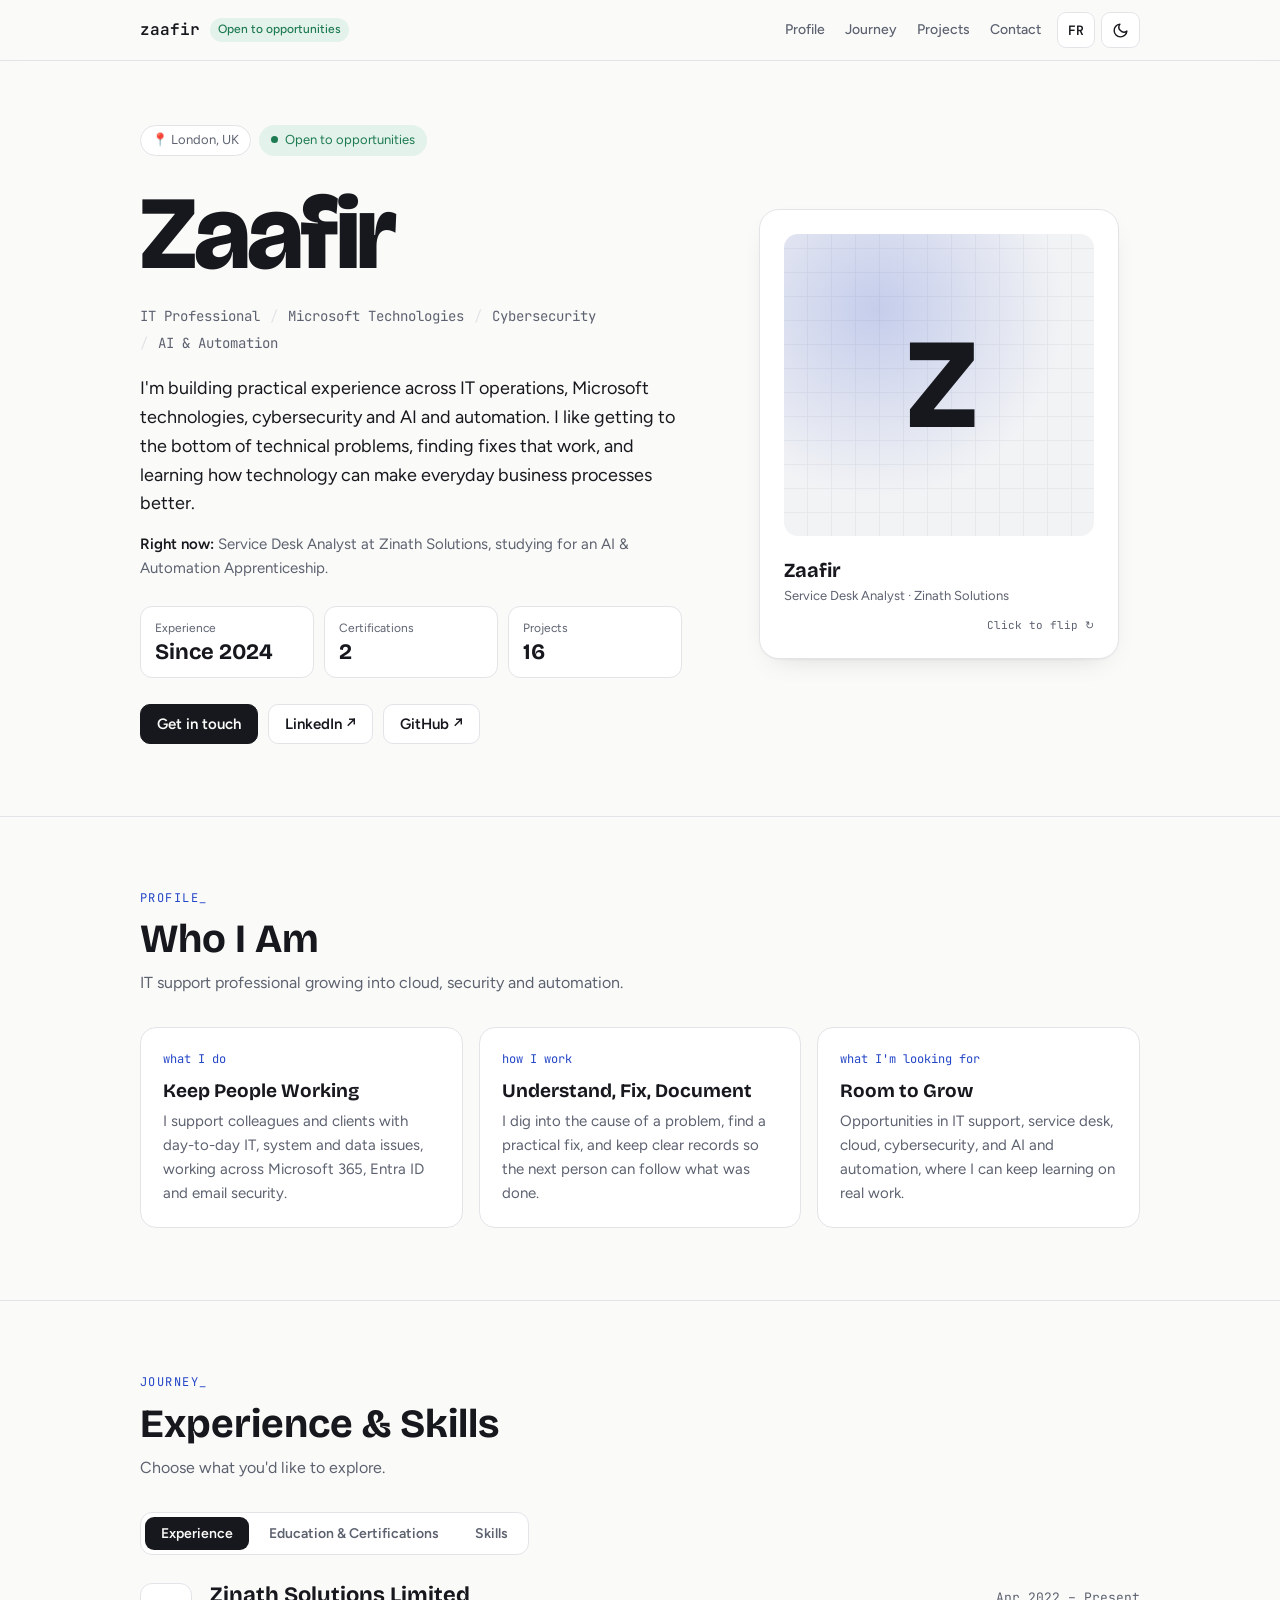
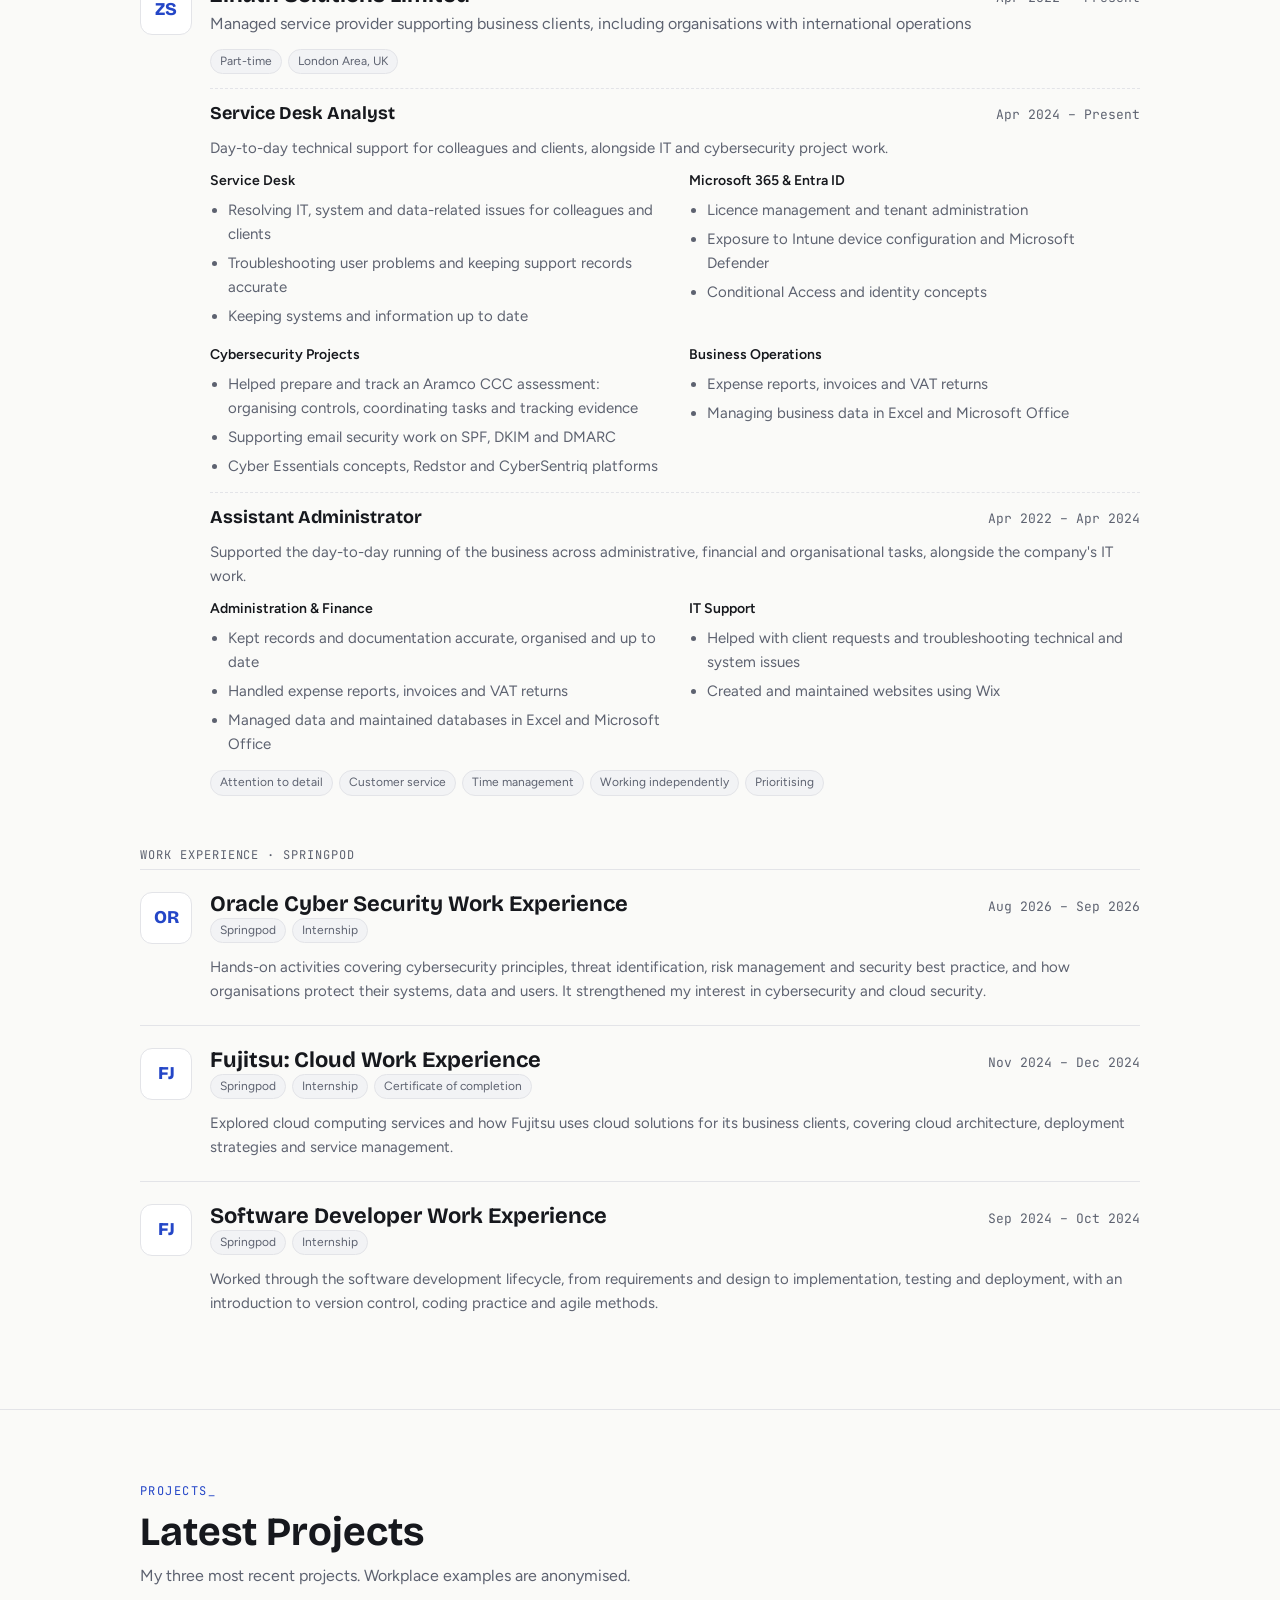
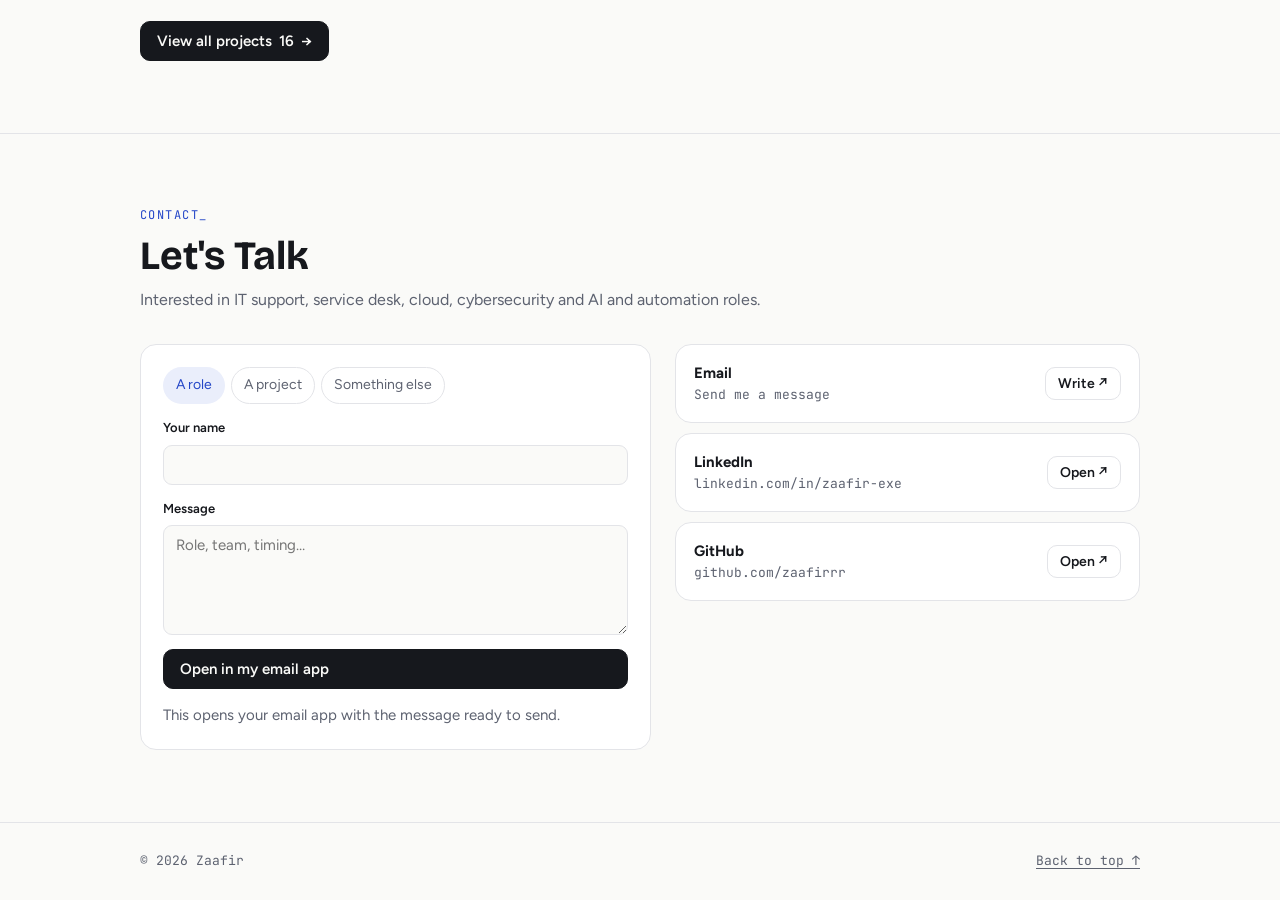
==== commit f1725fbb: "Add files via upload" ====
--- a/index.html
+++ b/index.html
@@ -63,7 +63,7 @@
     <div class="stats">
       <a class="stat" href="#journey" data-tab="exp"><span data-i18n="stat.exp">Experience</span><b data-i18n="stat.expv">Since 2024</b></a>
       <a class="stat" href="#journey" data-tab="edu"><span data-i18n="stat.cert">Certifications</span><b id="certCount">2</b></a>
-      <a class="stat" href="#projects"><span data-i18n="stat.proj">Projects</span><b id="projCount">6</b></a>
+      <a class="stat" href="#projects"><span data-i18n="stat.proj">Projects</span><b class="projCount">16</b></a>
     </div>
 
     <div class="ctas">
@@ -207,7 +207,7 @@
         </div>
       </article>
       <article class="entry">
-        <div class="logo" data-logo="springpod" aria-hidden="true">SP</div>
+        <div class="logo" data-logo="fujitsu" aria-hidden="true">FJ</div>
         <div>
           <div class="entry-top"><h3 data-i18n="v3.title">Software Developer Work Experience</h3><span class="when" data-i18n="v3.when">Sep 2024 – Oct 2024</span></div>
           <div class="meta"><span>Springpod</span><span data-i18n="v.intern">Internship</span></div>
@@ -261,11 +261,13 @@
   <div class="wrap">
     <div class="head">
       <span class="eyebrow" data-i18n="proj.eyebrow">Projects_</span>
-      <h2 data-i18n="proj.title">Projects</h2>
-      <p data-i18n="proj.sub">Each project is labelled as completed, in progress or planned. Workplace examples are anonymised.</p>
-    </div>
-    <div class="filters" id="filters" role="group" aria-label="Filter projects"></div>
-    <div class="pgrid" id="pgrid"></div>
+      <h2 data-i18n="proj.title">Latest Projects</h2>
+      <p data-i18n="proj.sub">My three most recent projects. Workplace examples are anonymised.</p>
+    </div>
+    <div class="pgrid three" id="pgrid"></div>
+    <div class="more-row">
+      <a class="btn primary" href="projects.html"><span data-i18n="proj.viewAll">View all projects</span> <span class="count-badge projCount">16</span> →</a>
+    </div>
   </div>
 </section>
 
@@ -314,6 +316,7 @@
 </footer>
 
 <script src="js/i18n.js"></script>
+<script src="js/projects-data.js"></script>
 <script src="js/main.js"></script>
 </body>
 </html>
--- a/css/style.css
+++ b/css/style.css
@@ -1,149 +1,335 @@
-/* Layout: single 960px column, linear sections in the brief's order, hairline dividers, one restrained accent. */
+/* =====================================================================
+   Zaafir portfolio — styles
+   Layout: one 1040px column. Hero (intro + flip card), profile cards,
+   tabbed journey board, project card grid, contact. Hairline dividers,
+   one restrained blue accent. Light and dark themes share these tokens.
+   ===================================================================== */
+
+/* ---------- Colour and font tokens (light theme) ---------- */
 :root{
-  --bg:#fafaf8; --surface:#ffffff; --ink:#16181d; --muted:#5d6270; --line:#e3e4e8;
-  --accent:#2446c7; --accent-soft:#eaeefb; --ok:#1d7a52; --ok-soft:#e3f2ea; --wip:#a3600f; --wip-soft:#fbefdf; --plan:#5d6270; --plan-soft:#eeeff2;
+  --bg:#fafaf8; --surface:#ffffff; --sunken:#f2f3f5; --ink:#16181d; --muted:#5d6270; --line:#e3e4e8;
+  --accent:#2446c7; --accent-soft:#eaeefb; --on-accent:#ffffff;
+  --ok:#1d7a52; --ok-soft:#e3f2ea; --wip:#a3600f; --wip-soft:#fbefdf; --plan:#5d6270; --plan-soft:#eeeff2;
+  --shadow:0 1px 2px rgba(22,24,29,.04),0 10px 30px -18px rgba(22,24,29,.25);
   --display:"Bricolage Grotesque",ui-sans-serif,system-ui,sans-serif;
   --body:"Figtree",ui-sans-serif,system-ui,-apple-system,"Segoe UI",sans-serif;
   --mono:"JetBrains Mono",ui-monospace,SFMono-Regular,Menlo,Consolas,monospace;
-}
+  color-scheme:light;
+}
+/* Dark theme: follows the device unless the visitor picks a theme */
 @media (prefers-color-scheme: dark){:root:not([data-theme="light"]){
-  --bg:#111317; --surface:#181b21; --ink:#eceef2; --muted:#9ba1ae; --line:#2a2e37;
-  --accent:#8aa2ff; --accent-soft:#1d2440; --ok:#5cc996; --ok-soft:#15281f; --wip:#efab55; --wip-soft:#2e2414; --plan:#a3a9b6; --plan-soft:#23262d; color-scheme:dark}}
+  --bg:#111317; --surface:#181b21; --sunken:#14161b; --ink:#eceef2; --muted:#9ba1ae; --line:#2a2e37;
+  --accent:#8aa2ff; --accent-soft:#1d2440; --on-accent:#111317;
+  --ok:#5cc996; --ok-soft:#15281f; --wip:#efab55; --wip-soft:#2e2414; --plan:#a3a9b6; --plan-soft:#23262d;
+  --shadow:0 1px 2px rgba(0,0,0,.3),0 12px 30px -18px rgba(0,0,0,.7); color-scheme:dark}}
 :root[data-theme="dark"]{
-  --bg:#111317; --surface:#181b21; --ink:#eceef2; --muted:#9ba1ae; --line:#2a2e37;
-  --accent:#8aa2ff; --accent-soft:#1d2440; --ok:#5cc996; --ok-soft:#15281f; --wip:#efab55; --wip-soft:#2e2414; --plan:#a3a9b6; --plan-soft:#23262d; color-scheme:dark}
-
+  --bg:#111317; --surface:#181b21; --sunken:#14161b; --ink:#eceef2; --muted:#9ba1ae; --line:#2a2e37;
+  --accent:#8aa2ff; --accent-soft:#1d2440; --on-accent:#111317;
+  --ok:#5cc996; --ok-soft:#15281f; --wip:#efab55; --wip-soft:#2e2414; --plan:#a3a9b6; --plan-soft:#23262d;
+  --shadow:0 1px 2px rgba(0,0,0,.3),0 12px 30px -18px rgba(0,0,0,.7); color-scheme:dark}
+
+/* ---------- Base ---------- */
 *{box-sizing:border-box}
-html{scroll-behavior:smooth}
-body{margin:0}
+html{scroll-behavior:smooth;scroll-padding-top:72px}
+body{margin:0;background:var(--bg);color:var(--ink);font-family:var(--body);font-size:16px;line-height:1.6;transition:background-color .25s,color .25s}
 img{max-width:100%}
 [hidden]{display:none!important}
-body{background:var(--bg);color:var(--ink);font-family:var(--body);font-size:16px;line-height:1.6}
 a{color:var(--accent);text-underline-offset:3px}
-.wrap{max-width:960px;margin:0 auto;padding-inline:20px}
-h1,h2,h3{font-family:var(--display);line-height:1.15;text-wrap:balance;margin:0}
+h1,h2,h3,h4{font-family:var(--display);line-height:1.15;text-wrap:balance;margin:0}
 p{margin:0}
-.eyebrow{font-family:var(--mono);font-size:12px;letter-spacing:.1em;text-transform:uppercase;color:var(--accent)}
-:focus-visible{outline:2px solid var(--accent);outline-offset:3px;border-radius:4px}
-.ph{font-family:var(--mono);font-size:.9em;color:var(--wip);background:var(--wip-soft);padding:0 6px;border-radius:4px}
-
-nav{position:sticky;top:env(safe-area-inset-top,0px);z-index:5;background:color-mix(in srgb,var(--bg) 90%,transparent);backdrop-filter:blur(8px);border-bottom:1px solid var(--line)}
-nav .wrap{display:flex;align-items:center;justify-content:space-between;gap:16px;padding-block:12px}
-.brand{font-family:var(--mono);font-weight:600;color:var(--ink);text-decoration:none}
-.links{display:flex;gap:18px;flex-wrap:wrap}
+ul{margin:0;padding-left:18px;display:grid;gap:5px}
+:focus-visible{outline:2px solid var(--accent);outline-offset:3px;border-radius:6px}
+.wrap{max-width:1040px;margin:0 auto;padding-inline:20px}
+.skip{position:absolute;left:-999px;top:8px;background:var(--ink);color:var(--bg);padding:8px 12px;border-radius:8px;z-index:20}
+.skip:focus{left:12px}
+
+/* ---------- Navigation ---------- */
+nav{position:sticky;top:0;z-index:10;background:color-mix(in srgb,var(--bg) 86%,transparent);backdrop-filter:blur(10px);border-bottom:1px solid var(--line)}
+nav .wrap{display:flex;align-items:center;gap:16px;padding-block:12px}
+.brand{font-family:var(--mono);font-weight:600;color:var(--ink);text-decoration:none;display:flex;align-items:center;gap:10px;white-space:nowrap}
+.brand small{font-family:var(--body);font-weight:500;font-size:12px;color:var(--ok);background:var(--ok-soft);padding:2px 8px;border-radius:999px}
+.links{display:flex;gap:20px;margin-left:auto}
 .links a{color:var(--muted);text-decoration:none;font-size:14px;font-weight:500}
-.links a:hover{color:var(--ink)}
-
-section{padding-block:64px;border-bottom:1px solid var(--line)}
-.head{display:grid;gap:8px;margin-bottom:28px;max-width:620px}
-.head h2{font-size:clamp(26px,4vw,36px)}
+.links a:hover,.links a.active{color:var(--ink)}
+.controls{display:flex;gap:6px}
+.icon-btn{height:36px;min-width:36px;padding:0 10px;display:inline-flex;align-items:center;justify-content:center;gap:6px;border:1px solid var(--line);border-radius:9px;background:var(--surface);color:var(--ink);cursor:pointer;font:600 13px var(--mono)}
+.icon-btn:hover{border-color:var(--muted)}
+.icon-btn svg{width:17px;height:17px}
+
+/* ---------- Shared bits ---------- */
+section{padding-block:72px;border-top:1px solid var(--line)}
+.head{display:grid;gap:8px;margin-bottom:32px;max-width:640px}
+.head h2{font-size:clamp(28px,4vw,40px)}
 .head p{color:var(--muted)}
-
-/* intro */
-.intro{display:grid;grid-template-columns:1.4fr 1fr;gap:48px;align-items:end;padding-block:72px 64px}
-.intro>*{min-width:0}
-.intro h1{font-size:clamp(52px,9vw,96px);font-weight:800;letter-spacing:-.025em}
-.headline{font-family:var(--mono);font-size:14px;color:var(--muted);margin:14px 0 20px;display:flex;flex-wrap:wrap;gap:4px 10px}
-.headline span+span::before{content:"|";margin-right:10px;color:var(--line)}
-.lede{font-size:18px;max-width:56ch;margin-bottom:24px}
-.ctas{display:flex;gap:10px;flex-wrap:wrap}
-.btn{display:inline-flex;align-items:center;gap:6px;padding:10px 16px;border-radius:8px;font-weight:600;font-size:15px;text-decoration:none;border:1px solid var(--line);color:var(--ink);background:var(--surface);cursor:pointer;font-family:var(--body)}
+.eyebrow{font-family:var(--mono);font-size:12px;letter-spacing:.12em;text-transform:uppercase;color:var(--accent)}
+.btn{display:inline-flex;align-items:center;gap:7px;padding:10px 16px;border-radius:10px;font:600 15px var(--body);text-decoration:none;border:1px solid var(--line);color:var(--ink);background:var(--surface);cursor:pointer;transition:transform .15s,border-color .15s}
+.btn:hover{border-color:var(--muted);transform:translateY(-1px)}
 .btn.primary{background:var(--ink);color:var(--bg);border-color:var(--ink)}
-.status{background:var(--surface);border:1px solid var(--line);border-radius:12px;font-size:14px}
-.status dl{margin:0;display:grid}
-.status div{display:grid;grid-template-columns:96px 1fr;gap:12px;padding:12px 16px;border-bottom:1px solid var(--line)}
-.status div:last-child{border-bottom:0}
-.status dt{font-family:var(--mono);font-size:12px;color:var(--muted);padding-top:2px}
-.status dd{margin:0}
-.dot{display:inline-block;width:8px;height:8px;border-radius:50%;background:var(--ok);margin-right:6px}
-
-/* pills */
-.pill{font-family:var(--mono);font-size:11px;font-weight:600;padding:2px 8px;border-radius:999px;white-space:nowrap}
+.btn svg{width:16px;height:16px}
+.pill{font-family:var(--mono);font-size:11px;font-weight:600;padding:2px 9px;border-radius:999px;white-space:nowrap}
 .s-done{background:var(--ok-soft);color:var(--ok)}
 .s-wip{background:var(--wip-soft);color:var(--wip)}
 .s-plan{background:var(--plan-soft);color:var(--plan)}
-
-/* projects */
-.filters{display:flex;gap:8px;flex-wrap:wrap;margin-bottom:20px}
-.filter{font:500 14px var(--body);padding:6px 12px;border-radius:999px;border:1px solid var(--line);background:var(--surface);color:var(--muted);cursor:pointer}
-.filter[aria-pressed="true"]{background:var(--ink);color:var(--bg);border-color:var(--ink)}
-.plist{display:grid;border-top:1px solid var(--line)}
-.proj{display:grid;grid-template-columns:1fr auto;gap:6px 20px;padding-block:20px;border-bottom:1px solid var(--line)}
-.proj>*{min-width:0}
-.proj .cat{font-family:var(--mono);font-size:12px;color:var(--muted)}
-.proj h3{font-size:20px}
-.proj p{color:var(--muted);font-size:15px;max-width:66ch;grid-column:1/-1}
-.proj .right{grid-row:1/3;grid-column:2;align-self:start}
-.tags{display:flex;gap:6px;flex-wrap:wrap;grid-column:1/-1}
+.tags{display:flex;gap:6px;flex-wrap:wrap}
 .tag{font-family:var(--mono);font-size:12px;padding:2px 8px;border-radius:6px;background:var(--accent-soft);color:var(--accent)}
-.note{font-size:14px;color:var(--muted);margin-top:16px}
-
-/* experience */
-.job{display:grid;grid-template-columns:190px 1fr;gap:24px;padding-block:22px;border-top:1px solid var(--line)}
-.job>*{min-width:0}
-.when{font-family:var(--mono);font-size:13px;color:var(--muted)}
-.job h3{font-size:22px}
-.job .sub{color:var(--muted);margin:2px 0 14px}
-.groups{display:grid;grid-template-columns:repeat(2,1fr);gap:18px 28px}
-.groups>div{min-width:0}
-.groups h4{margin:0 0 6px;font-size:14px;font-weight:600}
-ul{margin:0;padding-left:18px;display:grid;gap:4px}
-.groups li,.vlist li{font-size:15px;color:var(--muted)}
-.vlist{display:grid}
-.v{display:grid;grid-template-columns:190px 1fr;gap:24px;padding-block:16px;border-top:1px solid var(--line)}
-.v>*{min-width:0}
-.v h4{margin:0;font-size:17px;font-family:var(--display)}
-.v .org{font-size:14px;color:var(--muted);margin-bottom:6px}
-.v p{font-size:15px;color:var(--muted)}
-.subhead{font-family:var(--display);font-size:20px;margin:36px 0 4px}
-
-/* skills */
-.legend{display:flex;gap:16px;flex-wrap:wrap;font-size:13px;color:var(--muted);margin-bottom:24px}
-.legend span{display:inline-flex;align-items:center;gap:6px}
-.sk{display:grid;grid-template-columns:repeat(3,1fr);gap:28px}
-.sk>div{min-width:0}
-.sk h3{font-size:17px;margin-bottom:10px}
-.chips{display:flex;flex-wrap:wrap;gap:6px}
 .c{font-size:13px;padding:3px 9px;border-radius:6px;border:1px solid transparent}
 .c.w{background:var(--accent-soft);color:var(--accent)}
 .c.s{border-color:var(--line);color:var(--ink)}
 .c.l{border:1px dashed var(--muted);color:var(--muted)}
-
-/* certs & education */
-.two{display:grid;grid-template-columns:1fr 1fr;gap:36px}
-.two>div{min-width:0}
-.cert{display:grid;grid-template-columns:1fr auto;gap:4px 12px;padding-block:14px;border-top:1px solid var(--line)}
-.cert>*{min-width:0}
+.chips{display:flex;flex-wrap:wrap;gap:6px}
+
+/* ---------- Hero ---------- */
+.hero{display:grid;grid-template-columns:1.35fr 1fr;gap:56px;align-items:center;padding-block:64px 72px}
+.hero>*{min-width:0}
+.badges{display:flex;gap:8px;flex-wrap:wrap;margin-bottom:18px}
+.badge{font-size:13px;padding:4px 11px;border-radius:999px;border:1px solid var(--line);background:var(--surface);color:var(--muted)}
+.badge.live{color:var(--ok);background:var(--ok-soft);border-color:transparent}
+.badge.live::before{content:"";display:inline-block;width:7px;height:7px;border-radius:50%;background:var(--ok);margin-right:7px;vertical-align:1px;animation:pulse 2.4s infinite}
+@keyframes pulse{50%{opacity:.35}}
+.hero h1{font-size:clamp(56px,10vw,104px);font-weight:800;letter-spacing:-.03em}
+.headline{font-family:var(--mono);font-size:14px;color:var(--muted);margin:12px 0 20px;display:flex;flex-wrap:wrap;gap:4px 10px}
+.headline span+span::before{content:"/";margin-right:10px;color:var(--line)}
+.lede{font-size:18px;max-width:56ch}
+.now{margin-top:14px;font-size:15px;color:var(--muted)}
+.now b{color:var(--ink);font-weight:600}
+.stats{display:grid;grid-template-columns:repeat(3,1fr);gap:10px;margin:26px 0}
+.stat{display:grid;gap:2px;padding:12px 14px;border:1px solid var(--line);border-radius:12px;background:var(--surface);text-decoration:none;color:var(--ink);transition:border-color .15s,transform .15s}
+.stat:hover{border-color:var(--accent);transform:translateY(-2px)}
+.stat span{font-size:12px;color:var(--muted)}
+.stat b{font-family:var(--display);font-size:22px;line-height:1.1}
+.ctas{display:flex;gap:10px;flex-wrap:wrap}
+
+/* Flip card */
+.flip{perspective:1200px;width:100%;max-width:360px;justify-self:center;aspect-ratio:4/5;cursor:pointer;background:none;border:0;padding:0;font:inherit;color:inherit;text-align:left}
+.flip-inner{position:relative;width:100%;height:100%;transition:transform .7s cubic-bezier(.2,.7,.2,1);transform-style:preserve-3d}
+.flip.flipped .flip-inner{transform:rotateY(180deg)}
+.face{position:absolute;inset:0;backface-visibility:hidden;-webkit-backface-visibility:hidden;border-radius:20px;border:1px solid var(--line);background:var(--surface);box-shadow:var(--shadow);padding:24px;display:flex;flex-direction:column}
+.face.back{transform:rotateY(180deg)}
+.monogram{flex:1;border-radius:14px;background:
+  radial-gradient(circle at 30% 25%,color-mix(in srgb,var(--accent) 22%,transparent),transparent 60%),
+  repeating-linear-gradient(0deg,transparent 0 23px,color-mix(in srgb,var(--line) 70%,transparent) 23px 24px),
+  repeating-linear-gradient(90deg,transparent 0 23px,color-mix(in srgb,var(--line) 70%,transparent) 23px 24px),
+  var(--sunken);display:grid;place-items:center;font-family:var(--display);font-weight:800;font-size:128px;color:var(--ink);letter-spacing:-.04em}
+.face-meta{display:flex;flex-direction:column;gap:10px;margin-top:18px}
+.face-meta>div{min-width:0}
+.face-meta b{font-family:var(--display);font-size:20px;display:block}
+.face-meta div span{display:block;font-size:13px;color:var(--muted)}
+.face-meta .hint{align-self:flex-end}
+.hint{font-family:var(--mono);font-size:11px;color:var(--muted);white-space:nowrap}
+.back h3{font-size:22px;margin-bottom:4px}
+.back>p{color:var(--muted);font-size:14px;margin-bottom:18px}
+.back-links{display:grid;gap:8px}
+.back-links a{display:flex;justify-content:space-between;align-items:center;gap:10px;padding:12px 14px;border:1px solid var(--line);border-radius:10px;text-decoration:none;color:var(--ink);font-weight:600;font-size:15px}
+.back-links a:hover{border-color:var(--accent)}
+.back-links a span{font-family:var(--mono);font-weight:400;font-size:12px;color:var(--muted);overflow:hidden;text-overflow:ellipsis;white-space:nowrap}
+.back .hint{margin-top:auto;text-align:center}
+
+/* ---------- Profile cards ---------- */
+.trio{display:grid;grid-template-columns:repeat(3,1fr);gap:16px}
+.card{background:var(--surface);border:1px solid var(--line);border-radius:16px;padding:22px;min-width:0;transition:border-color .2s,transform .2s,box-shadow .2s}
+.card:hover{border-color:color-mix(in srgb,var(--accent) 45%,var(--line));transform:translateY(-3px);box-shadow:var(--shadow)}
+.card .k{font-family:var(--mono);font-size:12px;color:var(--accent);display:block;margin-bottom:10px}
+.card h3{font-size:19px;margin-bottom:8px}
+.card p{color:var(--muted);font-size:15px}
+
+/* ---------- Journey board (tabs) ---------- */
+.tabs{display:inline-flex;gap:4px;padding:4px;border:1px solid var(--line);border-radius:12px;background:var(--surface);margin-bottom:28px;flex-wrap:wrap}
+.tab{border:0;background:none;padding:8px 16px;border-radius:9px;font:600 14px var(--body);color:var(--muted);cursor:pointer}
+.tab[aria-selected="true"]{background:var(--ink);color:var(--bg)}
+.panel{animation:fade .35s ease}
+@keyframes fade{from{opacity:.4;transform:translateY(4px)}to{opacity:1;transform:none}}
+.entry{display:grid;grid-template-columns:52px 1fr;gap:18px;padding-block:22px;border-top:1px solid var(--line)}
+.entry:first-child{border-top:0;padding-top:0}
+.entry>*{min-width:0}
+.logo{width:52px;height:52px;border-radius:12px;border:1px solid var(--line);background:var(--surface);display:grid;place-items:center;font-family:var(--display);font-weight:800;font-size:18px;color:var(--accent)}
+.entry-top{display:flex;justify-content:space-between;gap:6px 16px;flex-wrap:wrap;align-items:baseline}
+.when{font-family:var(--mono);font-size:13px;color:var(--muted)}
+.entry h3{font-size:22px}
+.entry .sub{color:var(--muted);margin:2px 0 12px}
+.meta{display:flex;gap:6px;flex-wrap:wrap;margin-bottom:12px}
+.meta span{font-size:12px;padding:2px 9px;border-radius:999px;background:var(--sunken);color:var(--muted);border:1px solid var(--line)}
+.role{padding-top:14px;margin-top:14px;border-top:1px dashed var(--line);display:grid;gap:10px}
+.role:first-of-type{border-top:0;margin-top:0;padding-top:0}
+.role-head{display:flex;justify-content:space-between;gap:12px;flex-wrap:wrap;align-items:baseline}
+.role-head h4{font-size:18px}
+.role p,.role li,.entry p.desc,.entry li{color:var(--muted);font-size:15px}
+.more{border:0;background:none;padding:0;color:var(--accent);font:600 14px var(--body);cursor:pointer;justify-self:start}
+.groups{display:grid;grid-template-columns:repeat(2,1fr);gap:16px 28px}
+.groups>div{min-width:0}
+.groups h5{margin:0 0 6px;font-size:14px;font-weight:600;font-family:var(--body);color:var(--ink)}
+.group-label{font-family:var(--mono);font-size:12px;letter-spacing:.08em;text-transform:uppercase;color:var(--muted);margin:28px 0 4px}
+.legend{display:flex;gap:16px;flex-wrap:wrap;font-size:13px;color:var(--muted);margin-bottom:24px}
+.legend span{display:inline-flex;align-items:center;gap:6px}
+.legend i{font-style:normal}
+.sk{display:grid;grid-template-columns:repeat(3,1fr);gap:16px}
+.sk .card h3{font-size:17px;margin-bottom:10px}
+.cert{display:grid;grid-template-columns:1fr auto;gap:2px 12px;padding-block:14px;border-top:1px solid var(--line)}
+.cert:first-of-type{border-top:0}
 .cert b{font-weight:600}
-.cert span.sub{grid-column:1/-1;font-size:14px;color:var(--muted)}
-.edu-grade{font-family:var(--display);font-size:28px;font-weight:800;color:var(--accent)}
-
-/* apprenticeship */
-.app{background:var(--surface);border:1px solid var(--line);border-radius:12px;padding:24px;display:grid;grid-template-columns:1fr 1fr;gap:24px}
-.app>*{min-width:0}
-.app h3{font-size:22px}
-.app .sub{color:var(--muted);margin:4px 0 12px}
-
-/* contact */
-.channels{display:grid;gap:10px;max-width:620px}
-.channel{display:flex;justify-content:space-between;gap:12px;align-items:center;padding:14px 16px;border:1px solid var(--line);border-radius:10px;background:var(--surface);flex-wrap:wrap}
+.cert .sub{grid-column:1/-1;font-size:14px;color:var(--muted)}
+.card .grade,.grade{font-family:var(--display);font-size:30px;font-weight:800;color:var(--accent);line-height:1.1}
+.two{display:grid;grid-template-columns:1fr 1fr;gap:16px}
+
+.logo{overflow:hidden}
+.logo.has-img{background:#ffffff;border-color:var(--line)}
+.logo img{width:100%;height:100%;object-fit:contain;padding:6px;display:block}
+.issuer .logo img{padding:4px}
+
+/* ---------- Certification cards ---------- */
+.cgrid{display:grid;grid-template-columns:repeat(3,1fr);gap:16px;margin-top:12px}
+.cert-card{display:flex;flex-direction:column;gap:8px}
+.cert-top{display:flex;justify-content:space-between;align-items:center;gap:10px}
+.issuer{display:flex;align-items:center;gap:10px;min-width:0}
+.issuer .logo{width:36px;height:36px;border-radius:9px;font-size:13px;flex:none}
+.issuer span{font-size:13px;color:var(--muted);line-height:1.3}
+.cert-card h3{font-size:17px}
+.cert-card p{color:var(--muted);font-size:14px;flex:1}
+.cert-card .date{font-family:var(--mono);font-size:12px;color:var(--muted)}
+
+/* ---------- Projects ---------- */
+.filters{display:flex;gap:8px;flex-wrap:wrap;margin-bottom:22px}
+.filter{font:500 14px var(--body);padding:6px 13px;border-radius:999px;border:1px solid var(--line);background:var(--surface);color:var(--muted);cursor:pointer}
+.filter:hover{color:var(--ink)}
+.filter[aria-pressed="true"]{background:var(--ink);color:var(--bg);border-color:var(--ink)}
+.filter .n{font-family:var(--mono);font-size:11px;opacity:.7;margin-left:4px}
+.pgrid{display:grid;grid-template-columns:repeat(2,1fr);gap:16px}
+.proj{display:flex;flex-direction:column;gap:10px}
+.proj-top{display:flex;justify-content:space-between;align-items:center;gap:10px}
+.proj .cat{font-family:var(--mono);font-size:12px;color:var(--muted)}
+.proj h3{font-size:21px}
+.proj p{flex:1}
+.proj .kind{font-size:13px;color:var(--muted)}
+.proj a.view{font-weight:600;font-size:14px;text-decoration:none}
+.empty{color:var(--muted);padding:20px 0}
+
+/* ---------- Contact ---------- */
+.contact{display:grid;grid-template-columns:1.1fr 1fr;gap:24px;align-items:start}
+.contact>*{min-width:0}
+form.card{display:grid;gap:14px}
+form.card:hover{transform:none}
+.choice{display:flex;gap:6px;flex-wrap:wrap}
+.choice label{display:inline-flex}
+.choice input{position:absolute;opacity:0;pointer-events:none}
+.choice span{padding:6px 12px;border-radius:999px;border:1px solid var(--line);font-size:14px;color:var(--muted);cursor:pointer}
+.choice input:checked+span{background:var(--accent-soft);color:var(--accent);border-color:transparent}
+.choice input:focus-visible+span{outline:2px solid var(--accent);outline-offset:2px}
+.field{display:grid;gap:6px;font-size:13px;font-weight:600}
+.field input,.field textarea{font:400 15px var(--body);padding:10px 12px;border-radius:9px;border:1px solid var(--line);background:var(--bg);color:var(--ink)}
+.field textarea{min-height:110px;resize:vertical}
+.form-note{font-size:13px;color:var(--muted)}
+.channels{display:grid;gap:10px}
+.channel{display:flex;justify-content:space-between;gap:12px;align-items:center;flex-wrap:wrap;padding:16px 18px}
+.channel div{display:grid;min-width:0}
+.channel b{font-size:15px}
 .channel span{font-family:var(--mono);font-size:13px;color:var(--muted);word-break:break-all}
-footer{padding-block:28px;color:var(--muted);font-size:13px;font-family:var(--mono)}
-
-/* roles within one employer */
-.role-block{padding-top:16px;margin-top:16px;border-top:1px dashed var(--line);display:grid;gap:10px}
-.role-block:first-of-type{border-top:0;margin-top:0;padding-top:0}
-.role-head{display:flex;justify-content:space-between;align-items:baseline;gap:12px;flex-wrap:wrap}
-.role-head h4{margin:0;font-family:var(--display);font-size:18px}
-.role-sum{color:var(--muted);font-size:15px}
-.role-block>ul li{font-size:15px;color:var(--muted)}
-
-@media (max-width:780px){
-  .intro,.two,.app{grid-template-columns:1fr}
-  .sk,.groups{grid-template-columns:1fr}
-  .job,.v{grid-template-columns:1fr;gap:4px}
-  nav .wrap{flex-wrap:wrap}
-  .links{gap:14px;overflow-x:auto;flex-wrap:nowrap;max-width:100%}
-  .proj{grid-template-columns:1fr}
-  .proj .right{grid-row:auto;grid-column:1}
-}
+.channel .tag{font-family:var(--body);word-break:normal}
+.channel .acts{display:flex;gap:6px}
+.channel .btn{padding:7px 12px;font-size:14px}
+
+footer{border-top:1px solid var(--line);padding-block:28px;color:var(--muted);font-size:13px;font-family:var(--mono)}
+footer .wrap{display:flex;justify-content:space-between;gap:12px;flex-wrap:wrap}
+footer a{color:var(--muted)}
+
+/* ---------- Mobile ---------- */
+@media (max-width:860px){
+  .hero,.contact{grid-template-columns:1fr}
+  .flip{max-width:320px}
+  .trio,.sk,.cgrid{grid-template-columns:1fr 1fr}
+  .links{display:none}
+  .controls{margin-left:auto}
+}
+@media (max-width:620px){
+  .trio,.sk,.pgrid,.groups,.two,.cgrid{grid-template-columns:1fr}
+  .stats{grid-template-columns:1fr 1fr 1fr;gap:8px}
+  .stat{padding:10px}
+  .stat b{font-size:18px}
+  .entry{grid-template-columns:1fr}
+  .entry>.logo{display:none}
+  .brand small{display:none}
+}
+@media (prefers-reduced-motion:reduce){
+  *{animation:none!important;transition:none!important;scroll-behavior:auto!important}
+}
+
+/* =====================================================================
+   HOVER ANIMATIONS
+   One easing curve for everything so the motion feels consistent.
+   Turned off automatically for visitors who prefer reduced motion.
+   ===================================================================== */
+:root{--ease:cubic-bezier(.22,.61,.36,1)}
+
+/* Cards lift, glow slightly and show an accent line along the top */
+.card{position:relative;transition:transform .4s var(--ease),box-shadow .4s var(--ease),border-color .4s var(--ease),background-color .25s}
+.card:hover{transform:translateY(-5px)}
+.proj::before,.cert-card::before{content:"";position:absolute;left:18px;right:18px;top:-1px;height:2px;border-radius:2px;background:var(--accent);transform:scaleX(0);transform-origin:left;transition:transform .45s var(--ease)}
+.proj:hover::before,.cert-card:hover::before{transform:scaleX(1)}
+.proj h3,.cert-card h3,.card h3{transition:color .3s var(--ease)}
+.proj:hover h3,.cert-card:hover h3{color:var(--accent)}
+
+/* Logos tilt a little when their card or entry is hovered */
+.logo{transition:transform .4s var(--ease),border-color .3s,box-shadow .4s var(--ease)}
+.card:hover .logo,.entry:hover>.logo{transform:scale(1.08) rotate(-4deg);border-color:var(--accent);box-shadow:var(--shadow)}
+
+/* Experience entries: logo reacts, title shifts colour */
+.entry h3{transition:color .3s var(--ease)}
+.entry:hover h3{color:var(--accent)}
+
+/* Buttons */
+.btn{transition:transform .3s var(--ease),box-shadow .3s var(--ease),border-color .3s,background-color .3s,color .3s}
+.btn:hover{transform:translateY(-2px);box-shadow:var(--shadow)}
+.btn:active{transform:translateY(0) scale(.98)}
+.btn.primary:hover{background:var(--accent);border-color:var(--accent);color:var(--on-accent)}
+
+/* Navigation links: underline slides in */
+.links a{position:relative;transition:color .25s}
+.links a::after{content:"";position:absolute;left:0;right:0;bottom:-4px;height:2px;border-radius:2px;background:var(--accent);transform:scaleX(0);transform-origin:right;transition:transform .35s var(--ease)}
+.links a:hover::after,.links a.active::after{transform:scaleX(1);transform-origin:left}
+
+/* Theme and language buttons */
+.icon-btn{transition:border-color .25s,transform .3s var(--ease),background-color .25s}
+.icon-btn:hover{transform:translateY(-1px)}
+.icon-btn svg{transition:transform .5s var(--ease)}
+.icon-btn:hover svg{transform:rotate(-25deg)}
+
+/* Stat tiles */
+.stat{transition:transform .35s var(--ease),border-color .3s,box-shadow .35s var(--ease)}
+.stat:hover{transform:translateY(-3px);box-shadow:var(--shadow)}
+.stat b{transition:color .3s}
+.stat:hover b{color:var(--accent)}
+
+/* Flip card leans towards the cursor before flipping */
+.flip:not(.flipped):hover .flip-inner{transform:rotateY(-8deg) rotateX(3deg)}
+.flip.flipped:hover .flip-inner{transform:rotateY(172deg) rotateX(3deg)}
+.monogram{transition:background-size .6s var(--ease),letter-spacing .5s var(--ease)}
+.flip:hover .monogram{letter-spacing:.02em}
+.back-links a{transition:transform .3s var(--ease),border-color .3s,background-color .3s}
+.back-links a:hover{transform:translateX(4px);background:var(--accent-soft)}
+
+/* Tabs, filters, chips and tags */
+.tab{transition:background-color .3s var(--ease),color .3s}
+.tab:not([aria-selected="true"]):hover{background:var(--sunken);color:var(--ink)}
+.filter{transition:transform .25s var(--ease),border-color .25s,background-color .25s,color .25s}
+.filter:hover{transform:translateY(-2px);border-color:var(--muted)}
+.tag,.c,.meta span{transition:transform .25s var(--ease),background-color .25s,border-color .25s}
+.tag:hover,.c:hover{transform:translateY(-2px)}
+.c.s:hover,.c.l:hover{border-color:var(--accent);color:var(--accent)}
+.badge{transition:transform .3s var(--ease)}
+.badge:hover{transform:translateY(-1px)}
+
+/* Contact */
+.choice span{transition:background-color .25s,color .25s,border-color .25s}
+.choice span:hover{border-color:var(--muted);color:var(--ink)}
+.field input,.field textarea{transition:border-color .25s,box-shadow .25s}
+.field input:focus,.field textarea:focus{outline:none;border-color:var(--accent);box-shadow:0 0 0 3px var(--accent-soft)}
+form.card:hover{transform:none}
+
+/* Footer */
+footer a{transition:color .25s}
+footer a:hover{color:var(--accent)}
+
+@media (hover:none){ .card:hover,.stat:hover,.btn:hover{transform:none} }
+@media (prefers-reduced-motion:reduce){
+  .card:hover,.stat:hover,.btn:hover,.filter:hover,.tag:hover,.c:hover,.back-links a:hover{transform:none}
+  .flip:not(.flipped):hover .flip-inner{transform:none}
+  .flip.flipped:hover .flip-inner{transform:rotateY(180deg)}
+}
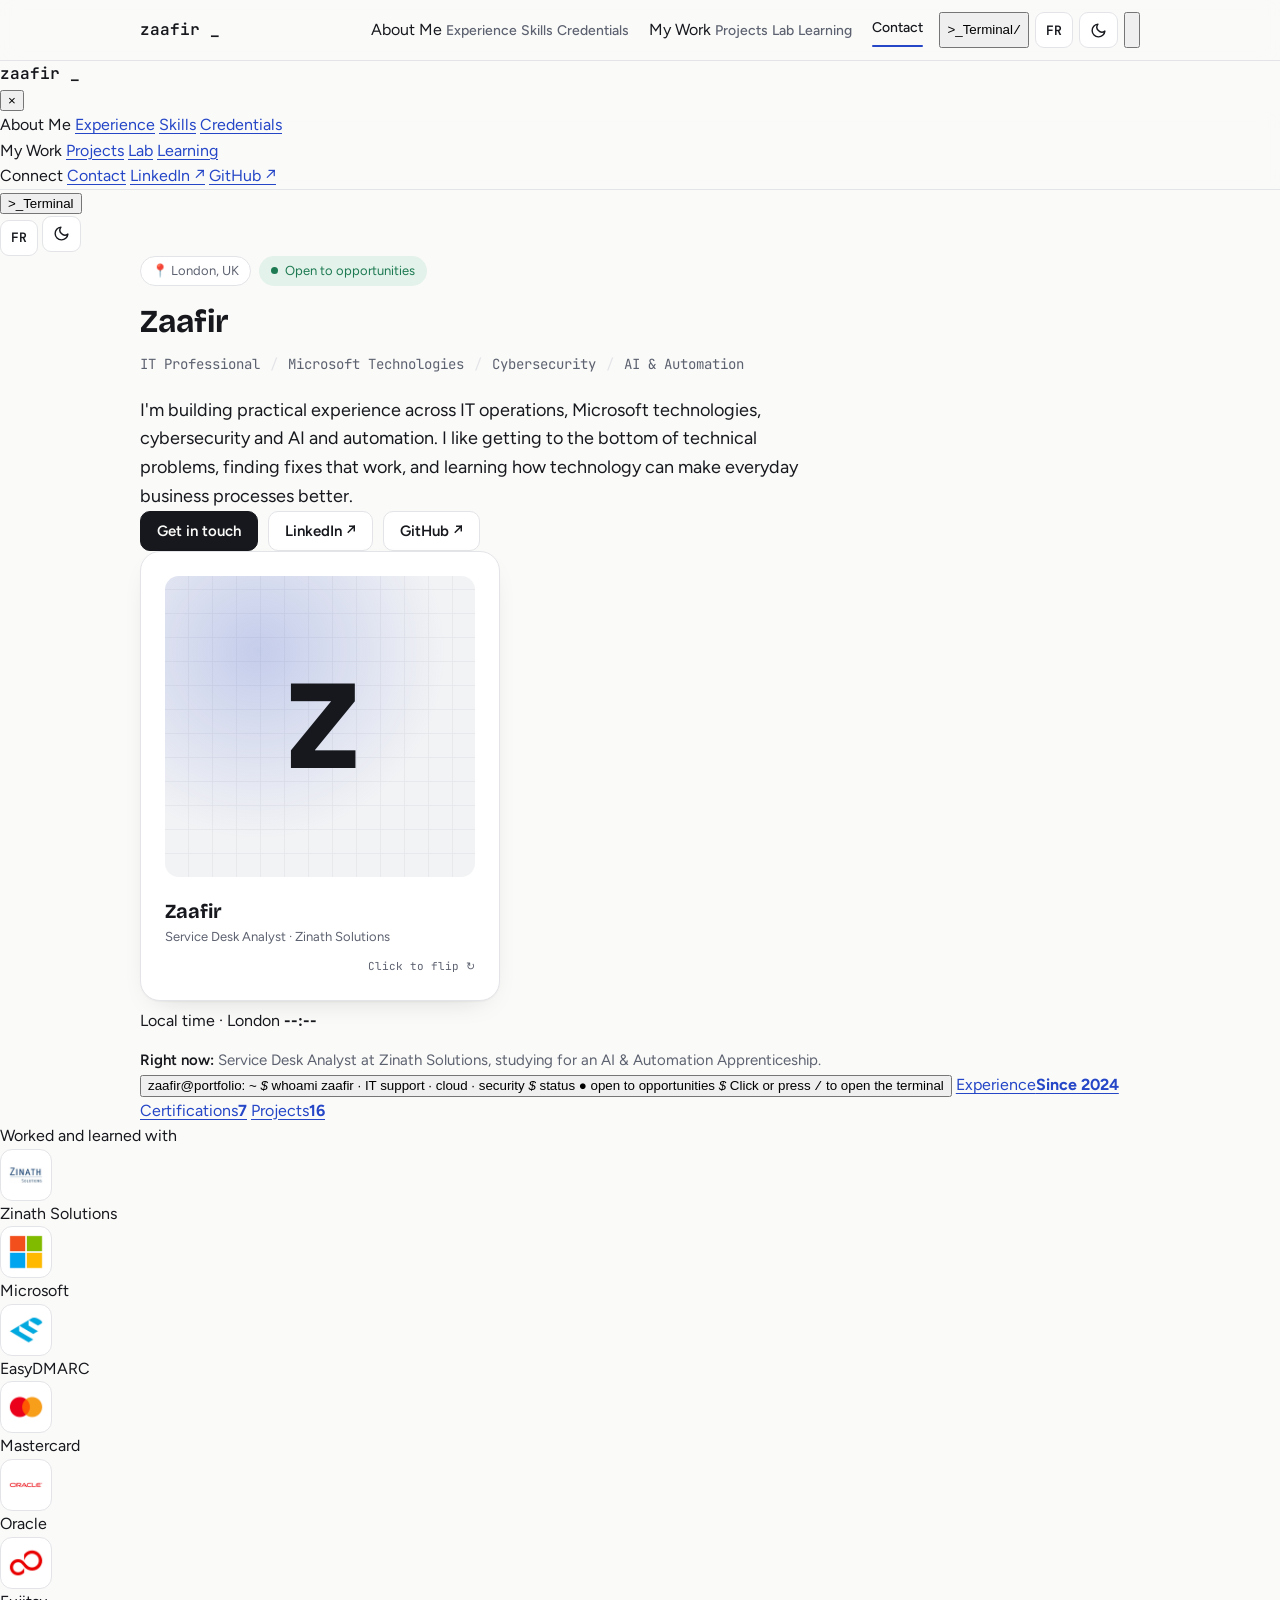
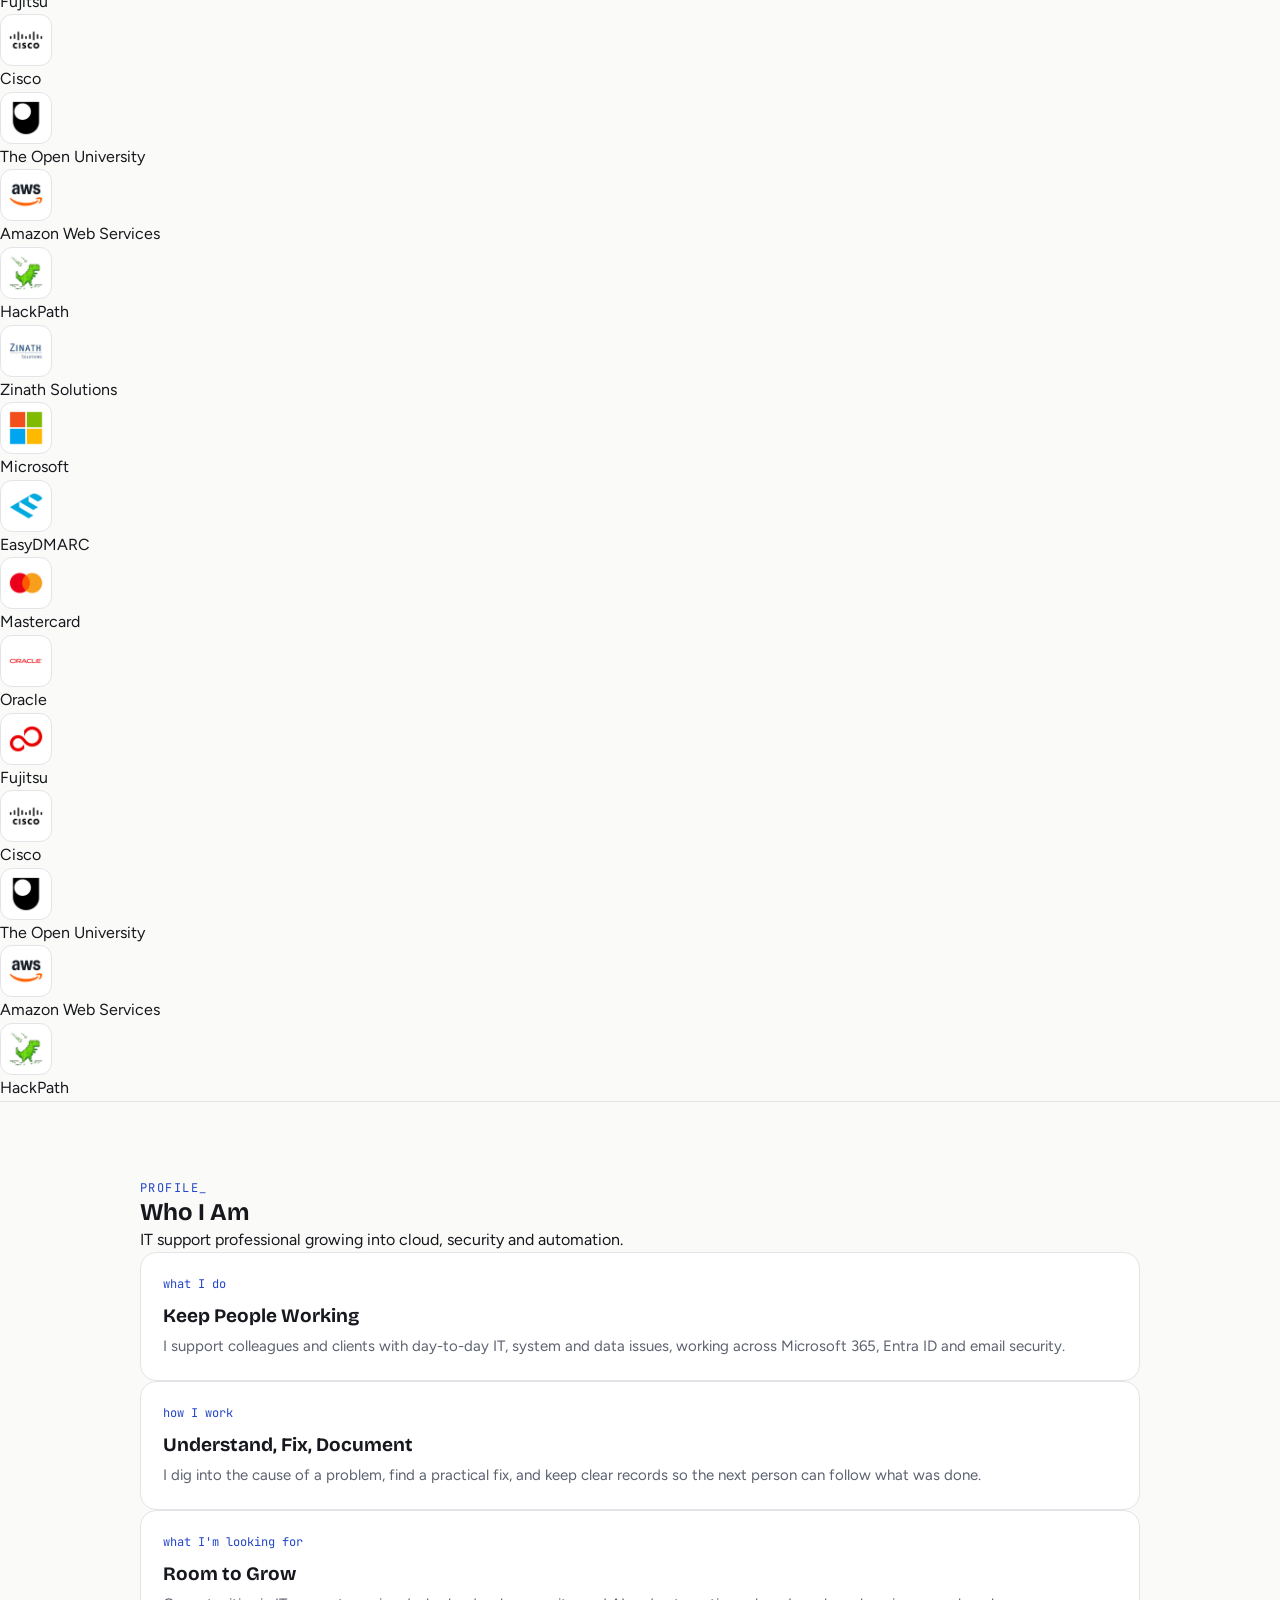
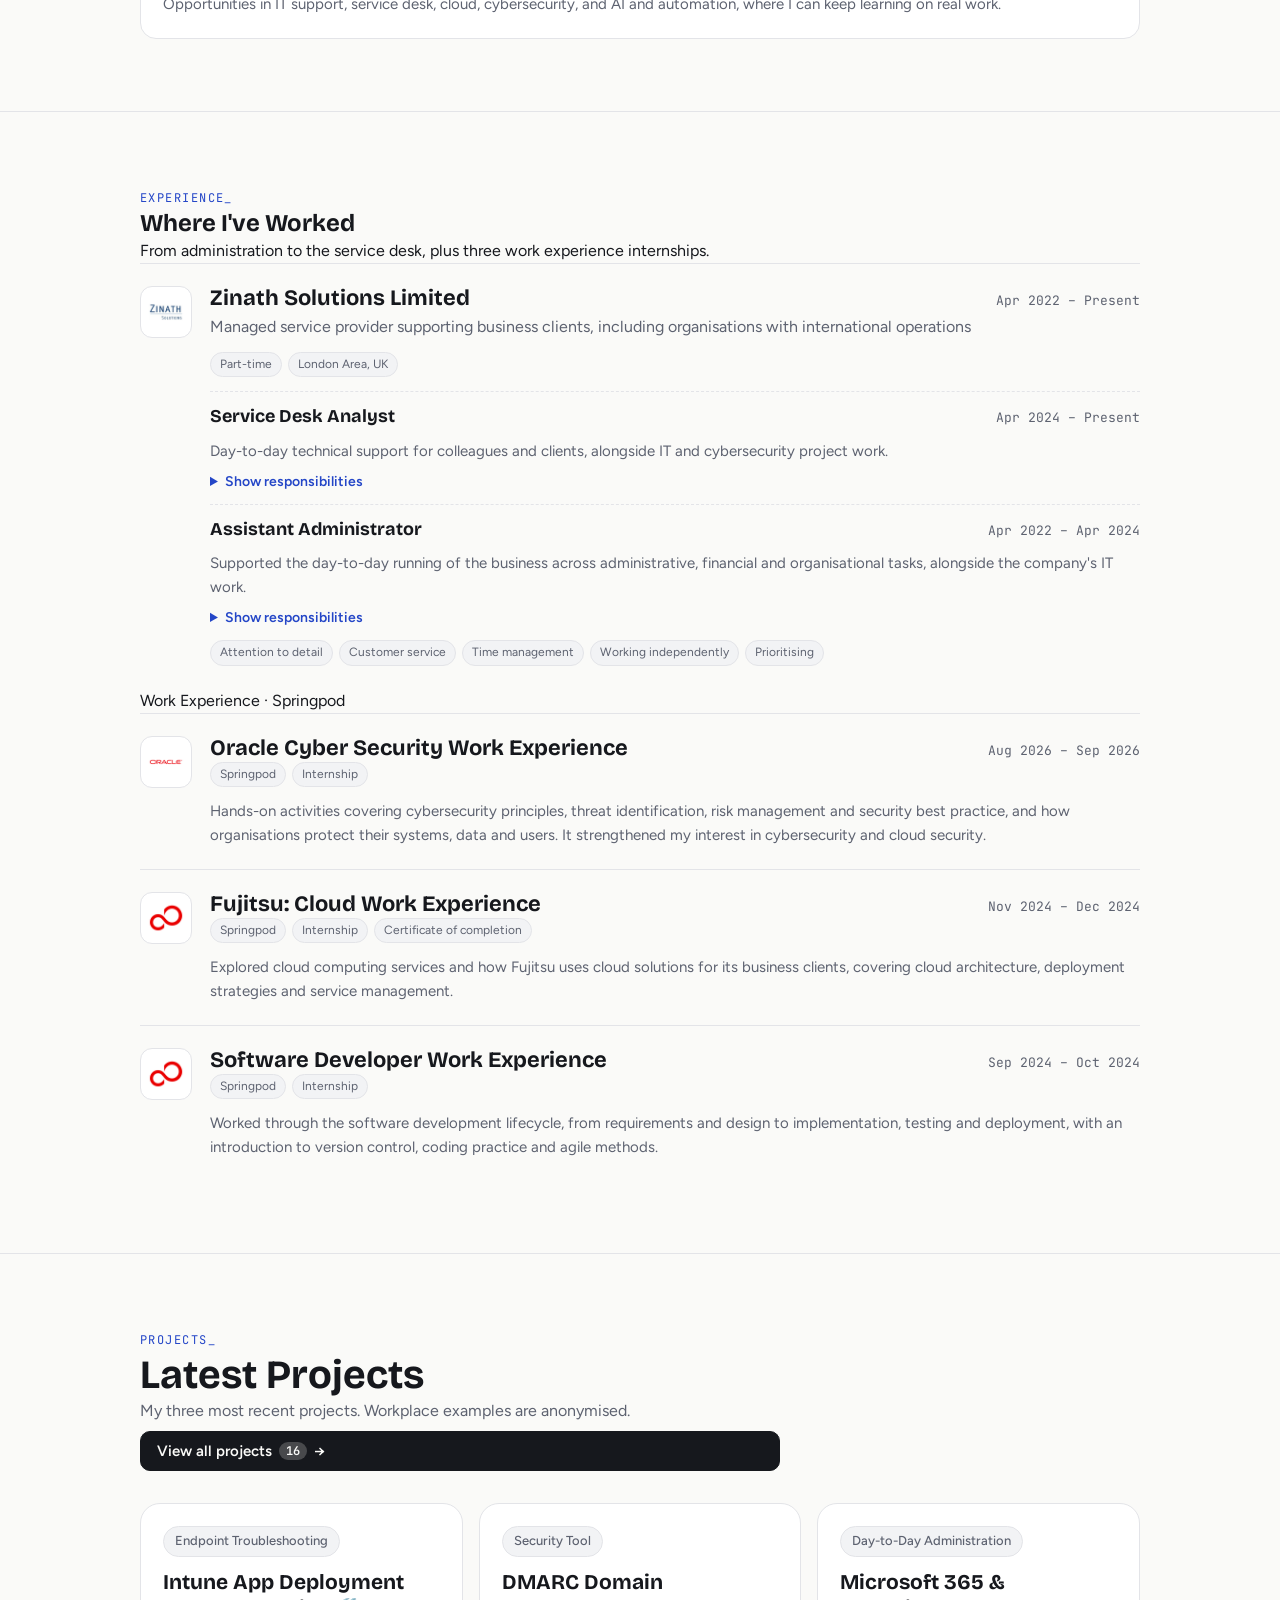
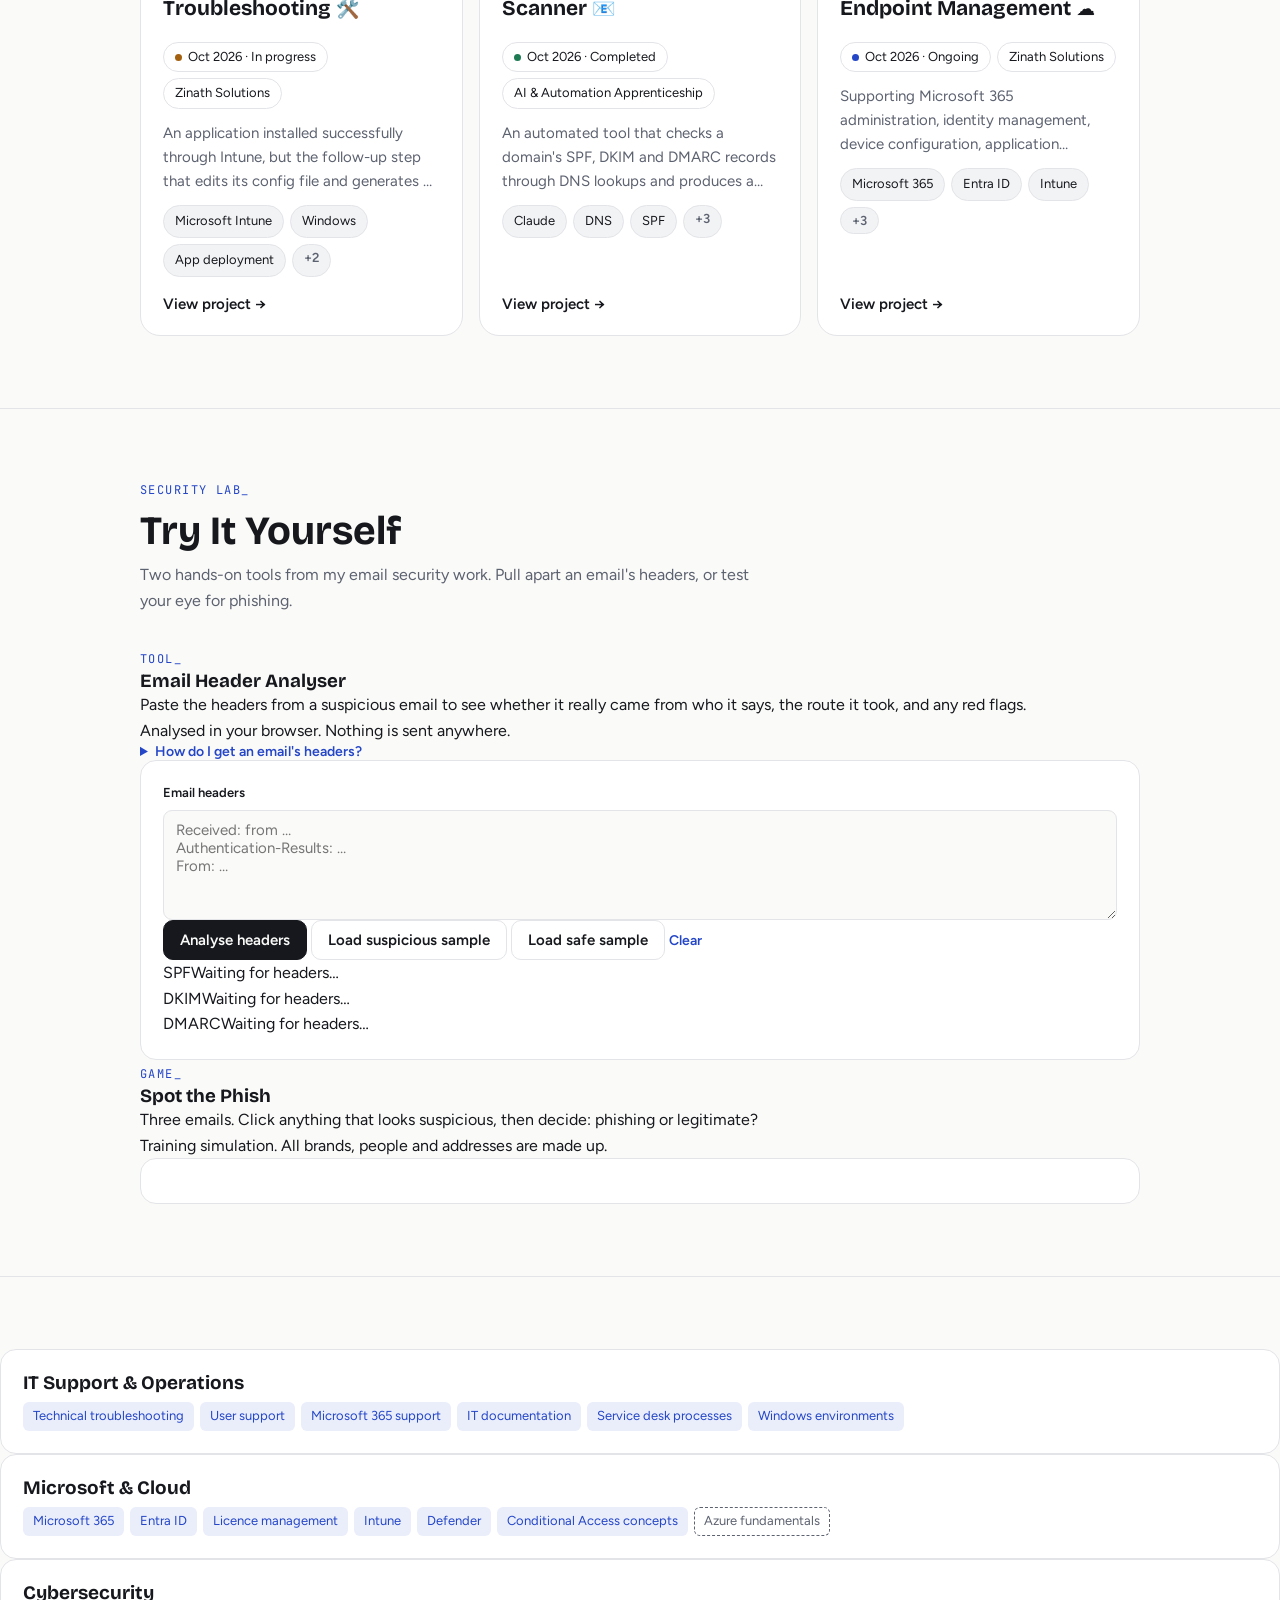
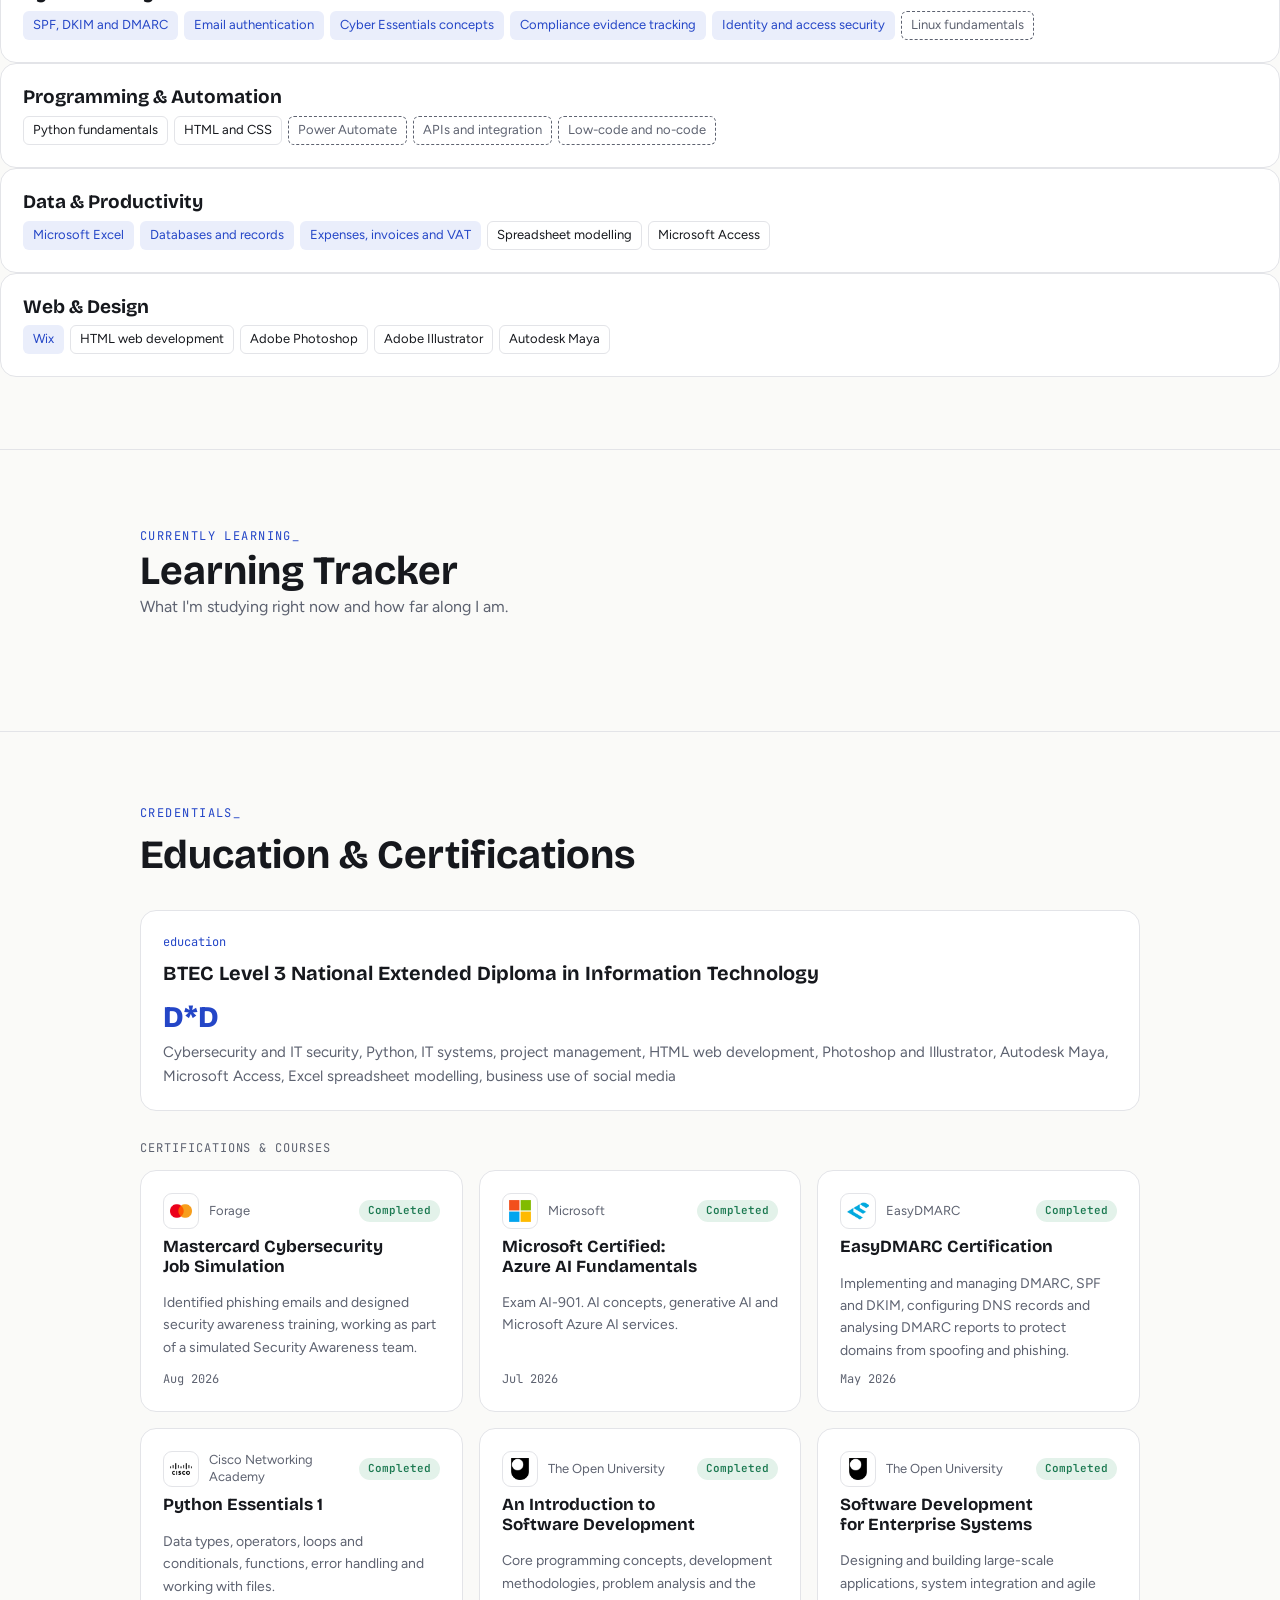
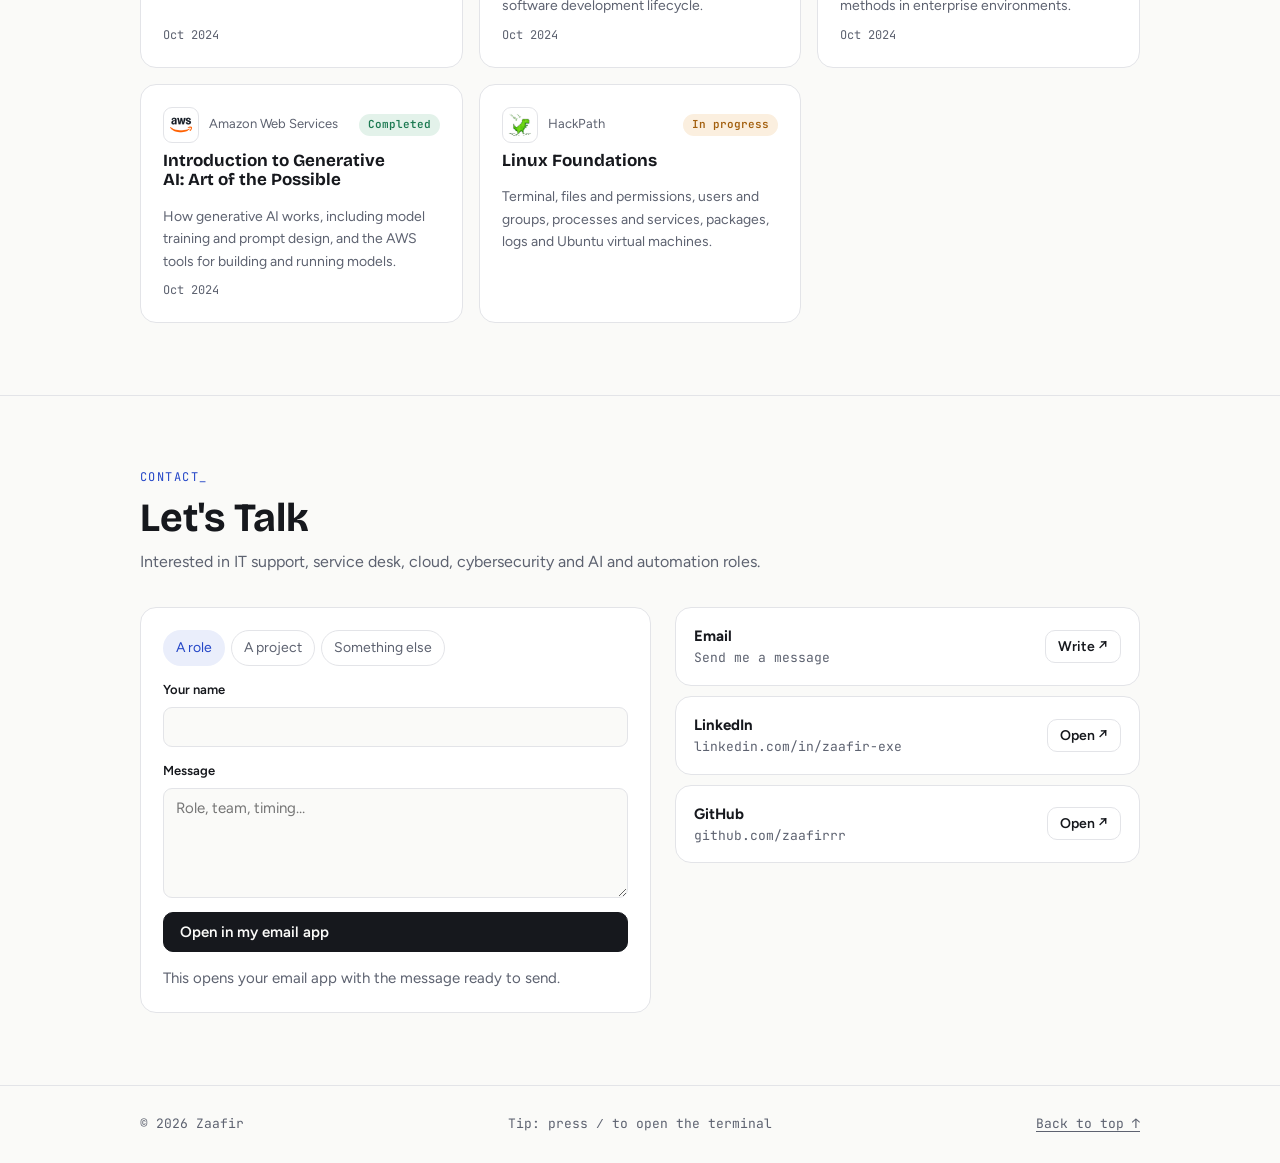
==== commit 34daf3a7: "Add files via upload" ====
--- a/index.html
+++ b/index.html
@@ -24,31 +24,84 @@
 </head>
 <body>
 <a class="skip" href="#main" data-i18n="skip">Skip to content</a>
+<div class="progress" id="progress" aria-hidden="true"></div>
 
 <!-- ===================== NAVIGATION ===================== -->
 <nav aria-label="Main">
   <div class="wrap">
-    <a class="brand" href="#top">zaafir <small data-i18n="nav.badge">Open to opportunities</small></a>
+    <a class="brand" href="#top">zaafir<span class="caret">_</span></a>
     <div class="links">
-      <a href="#about" data-i18n="nav.profile">Profile</a>
-      <a href="#journey" data-i18n="nav.journey">Journey</a>
-      <a href="#projects" data-i18n="nav.projects">Projects</a>
-      <a href="#contact" data-i18n="nav.contact">Contact</a>
+      <div class="nav-group">
+        <span class="nav-label" data-i18n="nav.g.me">About Me</span>
+        <a href="#experience" data-i18n="nav.exp">Experience</a>
+        <a href="#skills" data-i18n="nav.skills">Skills</a>
+        <a href="#credentials" data-i18n="nav.creds">Credentials</a>
+      </div>
+      <div class="nav-group">
+        <span class="nav-label" data-i18n="nav.g.work">My Work</span>
+        <a href="#projects" data-i18n="nav.projects">Projects</a>
+        <a href="#lab" data-i18n="nav.lab">Lab</a>
+        <a href="#learning" data-i18n="nav.learn">Learning</a>
+      </div>
+      <a href="#contact" class="nav-cta" data-i18n="nav.contact">Contact</a>
     </div>
     <div class="controls">
+      <button class="cmd-btn" type="button" data-term aria-label="Open terminal"><span class="cmd-ico">&gt;_</span><span class="cmd-text" data-i18n="cmd.btn">Terminal</span><kbd>/</kbd></button>
       <button class="icon-btn" id="langBtn" type="button" aria-label="Passer en français">FR</button>
       <button class="icon-btn" id="themeBtn" type="button" aria-label="Switch theme">
         <svg class="i-moon" viewBox="0 0 24 24" fill="none" stroke="currentColor" stroke-width="2" stroke-linecap="round" stroke-linejoin="round" aria-hidden="true"><path d="M21 12.8A9 9 0 1 1 11.2 3a7 7 0 0 0 9.8 9.8z"/></svg>
         <svg class="i-sun" viewBox="0 0 24 24" fill="none" stroke="currentColor" stroke-width="2" stroke-linecap="round" aria-hidden="true" hidden><circle cx="12" cy="12" r="4"/><path d="M12 2v2M12 20v2M4.9 4.9l1.4 1.4M17.7 17.7l1.4 1.4M2 12h2M20 12h2M4.9 19.1l1.4-1.4M17.7 6.3l1.4-1.4"/></svg>
       </button>
+      <button class="burger" id="burger" type="button" aria-label="Open menu" aria-expanded="false">
+        <span></span><span></span><span></span>
+      </button>
     </div>
   </div>
 </nav>
 
+<!-- Mobile drawer -->
+<div class="drawer-overlay" id="drawerOverlay"></div>
+<aside class="drawer" id="drawer" aria-label="Menu">
+  <div class="drawer-head">
+    <span class="brand">zaafir<span class="caret">_</span></span>
+    <button class="drawer-close" id="drawerClose" type="button" aria-label="Close menu">&times;</button>
+  </div>
+  <nav class="drawer-nav">
+    <div class="drawer-group">
+      <span class="drawer-label" data-i18n="nav.g.me">About Me</span>
+      <a href="#experience" data-i18n="nav.exp">Experience</a>
+      <a href="#skills" data-i18n="nav.skills">Skills</a>
+      <a href="#credentials" data-i18n="nav.creds">Credentials</a>
+    </div>
+    <div class="drawer-group">
+      <span class="drawer-label" data-i18n="nav.g.work">My Work</span>
+      <a href="#projects" data-i18n="nav.projects">Projects</a>
+      <a href="#lab" data-i18n="nav.lab">Lab</a>
+      <a href="#learning" data-i18n="nav.learn">Learning</a>
+    </div>
+    <div class="drawer-group">
+      <span class="drawer-label" data-i18n="nav.g.connect">Connect</span>
+      <a href="#contact" data-i18n="nav.contact">Contact</a>
+      <a href="https://www.linkedin.com/in/zaafir-exe/" target="_blank" rel="noopener">LinkedIn ↗</a>
+      <a href="https://github.com/zaafirrr" target="_blank" rel="noopener">GitHub ↗</a>
+    </div>
+  </nav>
+  <div class="drawer-foot">
+    <button class="cmd-btn" type="button" data-term><span class="cmd-ico">&gt;_</span><span data-i18n="cmd.btn">Terminal</span></button>
+    <div class="drawer-toggles">
+      <button class="icon-btn" id="langBtn2" type="button" aria-label="Passer en français">FR</button>
+      <button class="icon-btn" id="themeBtn2" type="button" aria-label="Switch theme">
+        <svg class="i-moon" viewBox="0 0 24 24" fill="none" stroke="currentColor" stroke-width="2" stroke-linecap="round" stroke-linejoin="round" aria-hidden="true"><path d="M21 12.8A9 9 0 1 1 11.2 3a7 7 0 0 0 9.8 9.8z"/></svg>
+        <svg class="i-sun" viewBox="0 0 24 24" fill="none" stroke="currentColor" stroke-width="2" stroke-linecap="round" aria-hidden="true" hidden><circle cx="12" cy="12" r="4"/><path d="M12 2v2M12 20v2M4.9 4.9l1.4 1.4M17.7 17.7l1.4 1.4M2 12h2M20 12h2M4.9 19.1l1.4-1.4M17.7 6.3l1.4-1.4"/></svg>
+      </button>
+    </div>
+  </div>
+</aside>
+
 <main id="main">
-<!-- ===================== HERO ===================== -->
-<header class="wrap hero" id="top">
-  <div>
+<!-- ===================== HERO (bento grid) ===================== -->
+<header class="wrap bento" id="top">
+  <div class="tile t-intro spot">
     <div class="badges">
       <span class="badge">📍 <span data-i18n="hero.location">London, UK</span></span>
       <span class="badge live" data-i18n="hero.status">Open to opportunities</span>
@@ -58,14 +111,6 @@
       <span data-i18n="hero.h1">IT Professional</span><span data-i18n="hero.h2">Microsoft Technologies</span><span data-i18n="hero.h3">Cybersecurity</span><span data-i18n="hero.h4">AI &amp; Automation</span>
     </p>
     <p class="lede" data-i18n="hero.lede">I'm building practical experience across IT operations, Microsoft technologies, cybersecurity and AI and automation. I like getting to the bottom of technical problems, finding fixes that work, and learning how technology can make everyday business processes better.</p>
-    <p class="now" data-i18n="hero.now"><b>Right now:</b> Service Desk Analyst at Zinath Solutions, studying for an AI &amp; Automation Apprenticeship.</p>
-
-    <div class="stats">
-      <a class="stat" href="#journey" data-tab="exp"><span data-i18n="stat.exp">Experience</span><b data-i18n="stat.expv">Since 2024</b></a>
-      <a class="stat" href="#journey" data-tab="edu"><span data-i18n="stat.cert">Certifications</span><b id="certCount">2</b></a>
-      <a class="stat" href="#projects"><span data-i18n="stat.proj">Projects</span><b class="projCount">16</b></a>
-    </div>
-
     <div class="ctas">
       <a class="btn primary" href="#contact" data-i18n="cta.contact">Get in touch</a>
       <a class="btn" href="https://www.linkedin.com/in/zaafir-exe/" target="_blank" rel="noopener">LinkedIn ↗</a>
@@ -73,7 +118,7 @@
     </div>
   </div>
 
-  <!-- Flip card: click to turn over -->
+  <div class="tile t-flip">
   <button class="flip" id="flip" type="button" aria-pressed="false" aria-label="Flip card to see contact links">
     <div class="flip-inner">
       <div class="face front">
@@ -95,53 +140,64 @@
       </div>
     </div>
   </button>
+  </div>
+
+  <div class="tile t-clock spot">
+    <span class="k" data-i18n="clock.label">Local time · London</span>
+    <b class="clock" id="clock">--:--</b>
+    <span class="clock-sub" id="clockDate">&nbsp;</span>
+    <p class="now" data-i18n="hero.now"><b>Right now:</b> Service Desk Analyst at Zinath Solutions, studying for an AI &amp; Automation Apprenticeship.</p>
+  </div>
+
+  <button class="tile t-term spot" type="button" data-term aria-label="Open the terminal">
+    <span class="term-bar"><i></i><i></i><i></i><span>zaafir@portfolio: ~</span></span>
+    <span class="term-lines">
+      <span><em>$</em> whoami</span>
+      <span class="out">zaafir · IT support · cloud · security</span>
+      <span><em>$</em> status</span>
+      <span class="out ok">● open to opportunities</span>
+      <span><em>$</em> <span class="cursor"></span></span>
+    </span>
+    <span class="term-hint" data-i18n="term.teaser">Click or press <kbd>/</kbd> to open the terminal</span>
+  </button>
+
+  <a class="tile t-stat spot" href="#experience"><span data-i18n="stat.exp">Experience</span><b data-i18n="stat.expv">Since 2024</b></a>
+  <a class="tile t-stat spot" href="#credentials"><span data-i18n="stat.cert">Certifications</span><b id="certCount">7</b></a>
+  <a class="tile t-stat spot" href="projects.html"><span data-i18n="stat.proj">Projects</span><b class="projCount">16</b></a>
 </header>
+
+<!-- ===================== LOGO STRIP ===================== -->
+<div class="strip" aria-label="Organisations I've worked or learned with">
+  <p class="strip-label" data-i18n="strip.label">Worked and learned with</p>
+  <div class="strip-track"><div class="strip-row"><span class="strip-item"><span class="logo" data-logo="zinath" aria-hidden="true">ZS</span>Zinath Solutions</span><span class="strip-item"><span class="logo" data-logo="microsoft" aria-hidden="true">MS</span>Microsoft</span><span class="strip-item"><span class="logo" data-logo="easydmarc" aria-hidden="true">ED</span>EasyDMARC</span><span class="strip-item"><span class="logo" data-logo="mastercard" aria-hidden="true">MC</span>Mastercard</span><span class="strip-item"><span class="logo" data-logo="oracle" aria-hidden="true">OR</span>Oracle</span><span class="strip-item"><span class="logo" data-logo="fujitsu" aria-hidden="true">FJ</span>Fujitsu</span><span class="strip-item"><span class="logo" data-logo="cisco" aria-hidden="true">CI</span>Cisco</span><span class="strip-item"><span class="logo" data-logo="open-university" aria-hidden="true">OU</span>The Open University</span><span class="strip-item"><span class="logo" data-logo="aws" aria-hidden="true">AWS</span>Amazon Web Services</span><span class="strip-item"><span class="logo" data-logo="hackpath" aria-hidden="true">HP</span>HackPath</span></div><div class="strip-row" aria-hidden="true"><span class="strip-item"><span class="logo" data-logo="zinath" aria-hidden="true">ZS</span>Zinath Solutions</span><span class="strip-item"><span class="logo" data-logo="microsoft" aria-hidden="true">MS</span>Microsoft</span><span class="strip-item"><span class="logo" data-logo="easydmarc" aria-hidden="true">ED</span>EasyDMARC</span><span class="strip-item"><span class="logo" data-logo="mastercard" aria-hidden="true">MC</span>Mastercard</span><span class="strip-item"><span class="logo" data-logo="oracle" aria-hidden="true">OR</span>Oracle</span><span class="strip-item"><span class="logo" data-logo="fujitsu" aria-hidden="true">FJ</span>Fujitsu</span><span class="strip-item"><span class="logo" data-logo="cisco" aria-hidden="true">CI</span>Cisco</span><span class="strip-item"><span class="logo" data-logo="open-university" aria-hidden="true">OU</span>The Open University</span><span class="strip-item"><span class="logo" data-logo="aws" aria-hidden="true">AWS</span>Amazon Web Services</span><span class="strip-item"><span class="logo" data-logo="hackpath" aria-hidden="true">HP</span>HackPath</span></div></div>
+</div>
 
 <!-- ===================== PROFILE ===================== -->
 <section id="about">
-  <div class="wrap">
-    <div class="head">
+  <div class="wrap about">
+    <div class="about-lead">
       <span class="eyebrow" data-i18n="about.eyebrow">Profile_</span>
       <h2 data-i18n="about.title">Who I Am</h2>
-      <p data-i18n="about.sub">IT support professional growing into cloud, security and automation.</p>
-    </div>
-    <div class="trio">
-      <article class="card">
-        <span class="k" data-i18n="about.k1">what I do</span>
-        <h3 data-i18n="about.t1">Keep People Working</h3>
-        <p data-i18n="about.p1">I support colleagues and clients with day-to-day IT, system and data issues, working across Microsoft 365, Entra ID and email security.</p>
-      </article>
-      <article class="card">
-        <span class="k" data-i18n="about.k2">how I work</span>
-        <h3 data-i18n="about.t2">Understand, Fix, Document</h3>
-        <p data-i18n="about.p2">I dig into the cause of a problem, find a practical fix, and keep clear records so the next person can follow what was done.</p>
-      </article>
-      <article class="card">
-        <span class="k" data-i18n="about.k3">what I'm looking for</span>
-        <h3 data-i18n="about.t3">Room to Grow</h3>
-        <p data-i18n="about.p3">Opportunities in IT support, service desk, cloud, cybersecurity, and AI and automation, where I can keep learning on real work.</p>
-      </article>
-    </div>
-  </div>
-</section>
-
-<!-- ===================== JOURNEY (tabs) ===================== -->
-<section id="journey">
-  <div class="wrap">
-    <div class="head">
-      <span class="eyebrow" data-i18n="journey.eyebrow">Journey_</span>
-      <h2 data-i18n="journey.title">Experience &amp; Skills</h2>
-      <p data-i18n="journey.sub">Choose what you'd like to explore.</p>
-    </div>
-
-    <div class="tabs" role="tablist" aria-label="Journey">
-      <button class="tab" role="tab" id="tab-exp" aria-controls="panel-exp" aria-selected="true" data-i18n="tab.exp">Experience</button>
-      <button class="tab" role="tab" id="tab-edu" aria-controls="panel-edu" aria-selected="false" tabindex="-1" data-i18n="tab.edu">Education &amp; Certifications</button>
-      <button class="tab" role="tab" id="tab-sk" aria-controls="panel-sk" aria-selected="false" tabindex="-1" data-i18n="tab.sk">Skills</button>
-    </div>
-
-    <!-- Experience -->
-    <div class="panel" id="panel-exp" role="tabpanel" aria-labelledby="tab-exp">
+      <p class="big" data-i18n="about.sub">IT support professional growing into cloud, security and automation.</p>
+    </div>
+    <div class="about-list">
+      <article class="card spot"><span class="k" data-i18n="about.k1">what I do</span><h3 data-i18n="about.t1">Keep People Working</h3><p data-i18n="about.p1">I support colleagues and clients with day-to-day IT, system and data issues, working across Microsoft 365, Entra ID and email security.</p></article>
+      <article class="card spot"><span class="k" data-i18n="about.k2">how I work</span><h3 data-i18n="about.t2">Understand, Fix, Document</h3><p data-i18n="about.p2">I dig into the cause of a problem, find a practical fix, and keep clear records so the next person can follow what was done.</p></article>
+      <article class="card spot"><span class="k" data-i18n="about.k3">what I'm looking for</span><h3 data-i18n="about.t3">Room to Grow</h3><p data-i18n="about.p3">Opportunities in IT support, service desk, cloud, cybersecurity, and AI and automation, where I can keep learning on real work.</p></article>
+    </div>
+  </div>
+</section>
+
+<!-- ===================== EXPERIENCE (timeline) ===================== -->
+<section id="experience">
+  <div class="wrap split">
+    <div class="split-head">
+      <span class="eyebrow" data-i18n="exp.eyebrow">Experience_</span>
+      <h2 data-i18n="exp.title">Where I've Worked</h2>
+      <p data-i18n="exp.sub">From administration to the service desk, plus three work experience internships.</p>
+    </div>
+    <div class="timeline" id="timeline">
+      <div class="tl-line" aria-hidden="true"><div class="tl-fill" id="tlFill"></div></div>
       <article class="entry">
         <div class="logo" data-logo="zinath" aria-hidden="true">ZS</div>
         <div>
@@ -152,7 +208,7 @@
           <div class="role">
             <div class="role-head"><h4 data-i18n="zs.r1">Service Desk Analyst</h4><span class="when" data-i18n="zs.r1when">Apr 2024 – Present</span></div>
             <p data-i18n="zs.r1sum">Day-to-day technical support for colleagues and clients, alongside IT and cybersecurity project work.</p>
-            <div class="groups" id="zsMore">
+            <details class="more"><summary data-i18n="exp.more">Show responsibilities</summary><div class="groups">
               <div><h5 data-i18n="zs.g1">Service Desk</h5><ul>
                 <li data-i18n="zs.g1a">Resolving IT, system and data-related issues for colleagues and clients</li>
                 <li data-i18n="zs.g1b">Troubleshooting user problems and keeping support records accurate</li>
@@ -168,13 +224,13 @@
               <div><h5 data-i18n="zs.g4">Business Operations</h5><ul>
                 <li data-i18n="zs.g4a">Expense reports, invoices and VAT returns</li>
                 <li data-i18n="zs.g4b">Managing business data in Excel and Microsoft Office</li></ul></div>
-            </div>
+            </div></details>
           </div>
 
           <div class="role">
             <div class="role-head"><h4 data-i18n="zs.r2">Assistant Administrator</h4><span class="when" data-i18n="zs.r2when">Apr 2022 – Apr 2024</span></div>
             <p data-i18n="zs.r2sum">Supported the day-to-day running of the business across administrative, financial and organisational tasks, alongside the company's IT work.</p>
-            <div class="groups">
+            <details class="more"><summary data-i18n="exp.more">Show responsibilities</summary><div class="groups">
               <div><h5 data-i18n="zs.r2g1">Administration &amp; Finance</h5><ul>
                 <li data-i18n="zs.r2a">Kept records and documentation accurate, organised and up to date</li>
                 <li data-i18n="zs.r2b">Handled expense reports, invoices and VAT returns</li>
@@ -182,13 +238,13 @@
               <div><h5 data-i18n="zs.r2g2">IT Support</h5><ul>
                 <li data-i18n="zs.r2d">Helped with client requests and troubleshooting technical and system issues</li>
                 <li data-i18n="zs.r2e">Created and maintained websites using Wix</li></ul></div>
-            </div>
+            </div></details>
             <div class="meta" style="margin:4px 0 0"><span data-i18n="zs.sk1">Attention to detail</span><span data-i18n="zs.sk2">Customer service</span><span data-i18n="zs.sk3">Time management</span><span data-i18n="zs.sk4">Working independently</span><span data-i18n="zs.sk5">Prioritising</span></div>
           </div>
         </div>
       </article>
 
-      <p class="group-label" data-i18n="v.label">Work Experience · Springpod</p>
+      <p class="tl-label" data-i18n="v.label">Work Experience · Springpod</p>
 
       <article class="entry">
         <div class="logo" data-logo="oracle" aria-hidden="true">OR</div>
@@ -214,24 +270,121 @@
           <p class="desc" data-i18n="v3.desc">Worked through the software development lifecycle, from requirements and design to implementation, testing and deployment, with an introduction to version control, coding practice and agile methods.</p>
         </div>
       </article>
-    </div>
-
-    <!-- Education & certifications -->
-    <div class="panel" id="panel-edu" role="tabpanel" aria-labelledby="tab-edu" hidden>
-      <div class="two">
-        <div class="card">
-          <span class="k" data-i18n="edu.k1">current learning</span>
-          <div class="entry-top"><h3 style="font-size:20px" data-i18n="app.title">AI &amp; Automation Apprenticeship</h3><span class="pill s-wip" data-i18n="st.wip">In progress</span></div>
-          <p class="sub" style="color:var(--muted);margin:4px 0 12px" data-i18n="app.sub">QA · about 12 months</p>
-          <ul>
-            <li data-i18n="app.a">Business transformation through AI and automation</li>
-            <li data-i18n="app.b">Responsible AI: balancing efficiency with safety</li>
-            <li data-i18n="app.c">Low-code and no-code automation</li>
-            <li data-i18n="app.d">Testing and optimising AI solutions</li>
-          </ul>
-          <p class="group-label" style="margin-top:16px" data-i18n="app.tools">Tools Being Explored</p>
-          <div class="chips"><span class="c l">Power Automate</span><span class="c l">Microsoft Copilot</span><span class="c l">RPA</span><span class="c l" data-i18n="app.api">API connectors</span><span class="c l">Python</span><span class="c l">GitHub Copilot</span><span class="c l">Power Platform</span><span class="c l">CI/CD</span></div>
-        </div>
+    
+    </div>
+  </div>
+</section>
+
+<!-- ===================== PROJECTS ===================== -->
+<section id="projects">
+  <div class="wrap">
+    <div class="head row-head">
+      <div>
+        <span class="eyebrow" data-i18n="proj.eyebrow">Projects_</span>
+        <h2 data-i18n="proj.title">Latest Projects</h2>
+        <p data-i18n="proj.sub">My three most recent projects. Workplace examples are anonymised.</p>
+      </div>
+      <a class="btn primary" href="projects.html"><span data-i18n="proj.viewAll">View all projects</span> <span class="count-badge projCount">16</span> →</a>
+    </div>
+    <div class="pgrid three" id="pgrid"></div>
+  </div>
+</section>
+
+<!-- ===================== SECURITY LAB ===================== -->
+<section id="lab">
+  <div class="wrap">
+    <div class="head lab-head">
+      <span class="eyebrow" data-i18n="lab.eyebrow">Security Lab_</span>
+      <h2 data-i18n="lab.title">Try It Yourself</h2>
+      <p data-i18n="lab.sub">Two hands-on tools from my email security work. Pull apart an email's headers, or test your eye for phishing.</p>
+    </div>
+  </div>
+  <div id="headers">
+  <div class="wrap dm">
+    <div class="dm-intro">
+      <span class="eyebrow" data-i18n="hd.eyebrow">Tool_</span>
+      <h3 data-i18n="hd.title">Email Header Analyser</h3>
+      <p data-i18n="hd.sub">Paste the headers from a suspicious email to see whether it really came from who it says, the route it took, and any red flags.</p>
+      <p class="dm-note" data-i18n="hd.note">Analysed in your browser. Nothing is sent anywhere.</p>
+      <details class="more hd-how"><summary data-i18n="hd.howT">How do I get an email's headers?</summary>
+        <p data-i18n="hd.how">In Outlook: open the email, then File → Properties → Internet headers. In Gmail: open the email, then ⋮ → Show original. Copy everything and paste it here.</p></details>
+    </div>
+    <div class="card dm-tool">
+      <form id="hdForm" class="hd-form" novalidate>
+        <label class="field" for="hdInput"><span data-i18n="hd.label">Email headers</span>
+          <textarea id="hdInput" spellcheck="false" data-i18n-ph="hd.ph" placeholder="Received: from …&#10;Authentication-Results: …&#10;From: …"></textarea></label>
+        <div class="hd-actions">
+          <button class="btn primary" type="submit" data-i18n="hd.run">Analyse headers</button>
+          <button class="btn" type="button" data-sample="bad" data-i18n="hd.bad">Load suspicious sample</button>
+          <button class="btn" type="button" data-sample="good" data-i18n="hd.good">Load safe sample</button>
+          <button class="linkbtn" type="button" id="hdClear" data-i18n="hd.clear">Clear</button>
+        </div>
+      </form>
+      <div class="dm-out" id="hdOut" aria-live="polite">
+        <div class="hd-empty">
+          <div class="dm-row"><span class="dm-key">SPF</span><span class="dm-val" data-i18n="hd.wait">Waiting for headers…</span></div>
+          <div class="dm-row"><span class="dm-key">DKIM</span><span class="dm-val" data-i18n="hd.wait">Waiting for headers…</span></div>
+          <div class="dm-row"><span class="dm-key">DMARC</span><span class="dm-val" data-i18n="hd.wait">Waiting for headers…</span></div>
+        </div>
+      </div>
+    </div>
+  </div>
+  </div>
+
+  <div class="wrap game-wrap" id="phish">
+    <div class="game-intro">
+      <span class="eyebrow" data-i18n="ph.eyebrow">Game_</span>
+      <h3 data-i18n="ph.title">Spot the Phish</h3>
+      <p data-i18n="ph.sub">Three emails. Click anything that looks suspicious, then decide: phishing or legitimate?</p>
+      <p class="dm-note" data-i18n="ph.note">Training simulation. All brands, people and addresses are made up.</p>
+    </div>
+    <div class="card game" id="game"></div>
+  </div>
+</section>
+
+<!-- ===================== SKILLS ===================== -->
+<section id="skills">
+  <div class="wrap">
+    <div class="head row-head">
+      <div>
+        <span class="eyebrow" data-i18n="sk.eyebrow">Skills_</span>
+        <h2 data-i18n="sk.title">Toolbox</h2>
+        <p data-i18n="sk.sub">Labelled by where each skill comes from. Use the switches to focus on one.</p>
+      </div>
+      <div class="sk-switch" role="group" aria-label="Show skills by source">
+        <button class="filter" type="button" data-src="all" aria-pressed="true" data-i18n="sk.all">All</button>
+        <button class="filter" type="button" data-src="w" aria-pressed="false"><i class="sw w"></i><span data-i18n="leg.w">Professional experience</span></button>
+        <button class="filter" type="button" data-src="s" aria-pressed="false"><i class="sw s"></i><span data-i18n="leg.s">Studied</span></button>
+        <button class="filter" type="button" data-src="l" aria-pressed="false"><i class="sw l"></i><span data-i18n="leg.l">Currently learning</span></button>
+      </div>
+    </div>
+    <div class="sk" id="skillGrid"></div>
+  </div>
+</section>
+
+<!-- ===================== LEARNING TRACKER ===================== -->
+<section id="learning">
+  <div class="wrap">
+    <div class="head row-head">
+      <div>
+        <span class="eyebrow" data-i18n="ln.eyebrow">Currently learning_</span>
+        <h2 data-i18n="ln.title">Learning Tracker</h2>
+        <p data-i18n="ln.sub">What I'm studying right now and how far along I am.</p>
+      </div>
+      <span class="ln-updated" id="lnUpdated"></span>
+    </div>
+    <div class="ln-grid" id="learnGrid"></div>
+  </div>
+</section>
+
+<!-- ===================== CREDENTIALS ===================== -->
+<section id="credentials">
+  <div class="wrap">
+    <div class="head">
+      <span class="eyebrow" data-i18n="cred.eyebrow">Credentials_</span>
+      <h2 data-i18n="cred.title">Education &amp; Certifications</h2>
+    </div>
+    <div class="edu-one">
         <div class="card">
           <span class="k" data-i18n="edu.k3">education</span>
           <div class="entry-top"><h3 style="font-size:20px" data-i18n="edu.btec">BTEC Level 3 National Extended Diploma in Information Technology</h3></div>
@@ -239,35 +392,8 @@
           <p style="color:var(--muted);font-size:15px" data-i18n="edu.btecSub">Cybersecurity and IT security, Python, IT systems, project management, HTML web development, Photoshop and Illustrator, Autodesk Maya, Microsoft Access, Excel spreadsheet modelling, business use of social media</p>
         </div>
       </div>
-
-      <p class="group-label" data-i18n="edu.k2">Certifications &amp; Courses</p>
-      <div class="cgrid" id="certs"></div>
-    </div>
-
-    <!-- Skills -->
-    <div class="panel" id="panel-sk" role="tabpanel" aria-labelledby="tab-sk" hidden>
-      <div class="legend">
-        <span><i class="c w" data-i18n="leg.skill">Skill</i> <span data-i18n="leg.w">Professional experience</span></span>
-        <span><i class="c s" data-i18n="leg.skill">Skill</i> <span data-i18n="leg.s">Studied (BTEC)</span></span>
-        <span><i class="c l" data-i18n="leg.skill">Skill</i> <span data-i18n="leg.l">Currently learning</span></span>
-      </div>
-      <div class="sk" id="skills"></div>
-    </div>
-  </div>
-</section>
-
-<!-- ===================== PROJECTS ===================== -->
-<section id="projects">
-  <div class="wrap">
-    <div class="head">
-      <span class="eyebrow" data-i18n="proj.eyebrow">Projects_</span>
-      <h2 data-i18n="proj.title">Latest Projects</h2>
-      <p data-i18n="proj.sub">My three most recent projects. Workplace examples are anonymised.</p>
-    </div>
-    <div class="pgrid three" id="pgrid"></div>
-    <div class="more-row">
-      <a class="btn primary" href="projects.html"><span data-i18n="proj.viewAll">View all projects</span> <span class="count-badge projCount">16</span> →</a>
-    </div>
+    <p class="group-label" data-i18n="edu.k2">Certifications &amp; Courses</p>
+    <div class="cgrid" id="certs"></div>
   </div>
 </section>
 
@@ -312,11 +438,15 @@
 </main>
 
 <footer>
-  <div class="wrap"><span>© 2026 Zaafir</span><a href="#top" data-i18n="foot.top">Back to top ↑</a></div>
+  <div class="wrap"><span>© 2026 Zaafir</span><span class="foot-hint" data-i18n="foot.hint">Tip: press <kbd>/</kbd> to open the terminal</span><a href="#top" data-i18n="foot.top">Back to top ↑</a></div>
 </footer>
 
 <script src="js/i18n.js"></script>
 <script src="js/projects-data.js"></script>
+<script src="js/learning-data.js"></script>
 <script src="js/main.js"></script>
+<script src="js/terminal.js"></script>
+<script src="js/headers.js"></script>
+<script src="js/phishing.js"></script>
 </body>
 </html>
--- a/css/style.css
+++ b/css/style.css
@@ -70,6 +70,7 @@
 .s-done{background:var(--ok-soft);color:var(--ok)}
 .s-wip{background:var(--wip-soft);color:var(--wip)}
 .s-plan{background:var(--plan-soft);color:var(--plan)}
+.s-ongoing{background:var(--accent-soft);color:var(--accent)}
 .tags{display:flex;gap:6px;flex-wrap:wrap}
 .tag{font-family:var(--mono);font-size:12px;padding:2px 8px;border-radius:6px;background:var(--accent-soft);color:var(--accent)}
 .c{font-size:13px;padding:3px 9px;border-radius:6px;border:1px solid transparent}
@@ -261,8 +262,8 @@
 /* Cards lift, glow slightly and show an accent line along the top */
 .card{position:relative;transition:transform .4s var(--ease),box-shadow .4s var(--ease),border-color .4s var(--ease),background-color .25s}
 .card:hover{transform:translateY(-5px)}
-.proj::before,.cert-card::before{content:"";position:absolute;left:18px;right:18px;top:-1px;height:2px;border-radius:2px;background:var(--accent);transform:scaleX(0);transform-origin:left;transition:transform .45s var(--ease)}
-.proj:hover::before,.cert-card:hover::before{transform:scaleX(1)}
+.pcard::before,.proj::before,.cert-card::before{content:"";position:absolute;left:18px;right:18px;top:-1px;height:2px;border-radius:2px;background:var(--accent);transform:scaleX(0);transform-origin:left;transition:transform .45s var(--ease)}
+.pcard:hover::before,.proj:hover::before,.cert-card:hover::before{transform:scaleX(1)}
 .proj h3,.cert-card h3,.card h3{transition:color .3s var(--ease)}
 .proj:hover h3,.cert-card:hover h3{color:var(--accent)}
 
@@ -333,3 +334,71 @@
   .flip:not(.flipped):hover .flip-inner{transform:none}
   .flip.flipped:hover .flip-inner{transform:rotateY(180deg)}
 }
+
+/* =====================================================================
+   PROJECT CARDS (homepage + All Projects page)
+   ===================================================================== */
+.pgrid.three{grid-template-columns:repeat(3,1fr)}
+.pcard{display:flex;flex-direction:column;gap:12px;padding:22px;border-radius:20px}
+.plabel{align-self:flex-start;font-size:13px;font-weight:500;padding:4px 11px;border-radius:999px;background:var(--sunken);color:var(--muted);border:1px solid var(--line)}
+.pcard h3{font-size:21px;line-height:1.25}
+.ptitle{all:unset;cursor:pointer;color:var(--ink);transition:color .3s var(--ease)}
+.ptitle:focus-visible{outline:2px solid var(--accent);outline-offset:3px;border-radius:4px}
+.pcard:hover .ptitle{color:var(--accent)}
+.pemoji{display:inline-block;transition:transform .4s var(--ease)}
+.pcard:hover .pemoji{transform:scale(1.2) rotate(-8deg)}
+.pchips{display:flex;flex-wrap:wrap;gap:6px}
+.chip{display:inline-flex;align-items:center;gap:6px;font-size:13px;padding:4px 11px;border-radius:999px;border:1px solid var(--line);background:var(--surface);color:var(--ink)}
+.sdot{width:7px;height:7px;border-radius:50%;display:inline-block;flex:none}
+.sdot.s-done{background:var(--ok)} .sdot.s-wip{background:var(--wip)}
+.sdot.s-ongoing{background:var(--accent)} .sdot.s-plan{background:var(--plan)}
+.pdesc{color:var(--muted);font-size:15px;display:-webkit-box;-webkit-line-clamp:3;-webkit-box-orient:vertical;overflow:hidden}
+.ptags{display:flex;flex-wrap:wrap;gap:6px}
+.ptag{font-size:13px;padding:5px 11px;border-radius:999px;background:var(--sunken);color:var(--ink);border:1px solid var(--line);transition:transform .25s var(--ease),border-color .25s}
+.ptag:hover{transform:translateY(-2px);border-color:var(--accent)}
+.ptag.more{color:var(--muted)}
+.pfoot{margin-top:auto;padding-top:6px;display:flex;justify-content:space-between;align-items:center;gap:10px}
+.pview{border:0;background:none;padding:0;font:600 15px var(--body);color:var(--ink);cursor:pointer;display:inline-flex;gap:6px;transition:color .25s,gap .3s var(--ease)}
+.pview:hover{color:var(--accent);gap:10px}
+.pcode{width:42px;height:42px;border-radius:50%;border:1px dashed var(--muted);display:grid;place-items:center;color:var(--ink);transition:transform .35s var(--ease),border-color .25s,color .25s}
+.pcode svg{width:18px;height:18px}
+.pcode:hover{transform:rotate(-12deg) scale(1.06);border-color:var(--accent);color:var(--accent)}
+.more-row{display:flex;justify-content:center;margin-top:28px}
+.count-badge{font-family:var(--mono);font-size:12px;padding:1px 7px;border-radius:999px;background:color-mix(in srgb,var(--bg) 22%,transparent)}
+
+/* Project details pop-up */
+.pmodal{width:min(640px,calc(100% - 32px));max-height:calc(100% - 48px);overflow:auto;border:1px solid var(--line);border-radius:22px;padding:26px;background:var(--surface);color:var(--ink);box-shadow:0 30px 80px -30px rgba(0,0,0,.45)}
+.pmodal::backdrop{background:rgba(10,12,18,.45);backdrop-filter:blur(4px)}
+.pmodal[open]{animation:pop .35s var(--ease)}
+@keyframes pop{from{opacity:0;transform:translateY(12px) scale(.98)}to{opacity:1;transform:none}}
+.pm-head{display:flex;justify-content:space-between;align-items:center;gap:12px;margin-bottom:12px}
+.pm-close{width:36px;height:36px;border-radius:50%;border:1px solid var(--line);background:var(--bg);color:var(--ink);cursor:pointer;font-size:14px;transition:transform .3s var(--ease)}
+.pm-close:hover{transform:rotate(90deg)}
+.pmodal h3{font-size:26px;margin-bottom:12px}
+.pm-desc{color:var(--muted);margin:16px 0 20px;line-height:1.7}
+.pmodal h4{font-size:14px;font-family:var(--mono);text-transform:uppercase;letter-spacing:.08em;color:var(--muted);margin-bottom:10px;font-weight:400}
+.pmodal .btn{margin-top:22px}
+
+/* All Projects page */
+.all-head{border-top:0;padding-block:48px 8px}
+.all-head h1{font-size:clamp(36px,6vw,56px);font-weight:800;letter-spacing:-.02em}
+.back{display:inline-block;margin-bottom:24px;font-size:14px;font-weight:600;text-decoration:none;color:var(--muted);transition:color .25s,transform .3s var(--ease)}
+.back:hover{color:var(--accent);transform:translateX(-3px)}
+.fpanel{display:grid;gap:14px;padding:20px;border:1px solid var(--line);border-radius:18px;background:var(--surface)}
+.fgroup{display:grid;grid-template-columns:110px 1fr;gap:12px;align-items:center}
+.fgroup>*{min-width:0}
+.flabel{font-family:var(--mono);font-size:12px;letter-spacing:.08em;text-transform:uppercase;color:var(--muted)}
+.fpanel .filters{margin:0}
+.fstatus{display:flex;gap:14px;align-items:center;padding-top:10px;border-top:1px solid var(--line);font-size:14px;color:var(--muted)}
+.linkbtn{border:0;background:none;padding:0;color:var(--accent);font:600 14px var(--body);cursor:pointer}
+.all-grid{border-top:0;padding-block:24px 72px}
+
+@media (max-width:960px){ .pgrid.three{grid-template-columns:1fr 1fr} }
+@media (max-width:620px){
+  .pgrid.three{grid-template-columns:1fr}
+  .fgroup{grid-template-columns:1fr;gap:6px}
+}
+
+/* Title: emoji stays attached to the last word */
+.nowrap{white-space:nowrap}
+.pemoji{font-size:.9em}
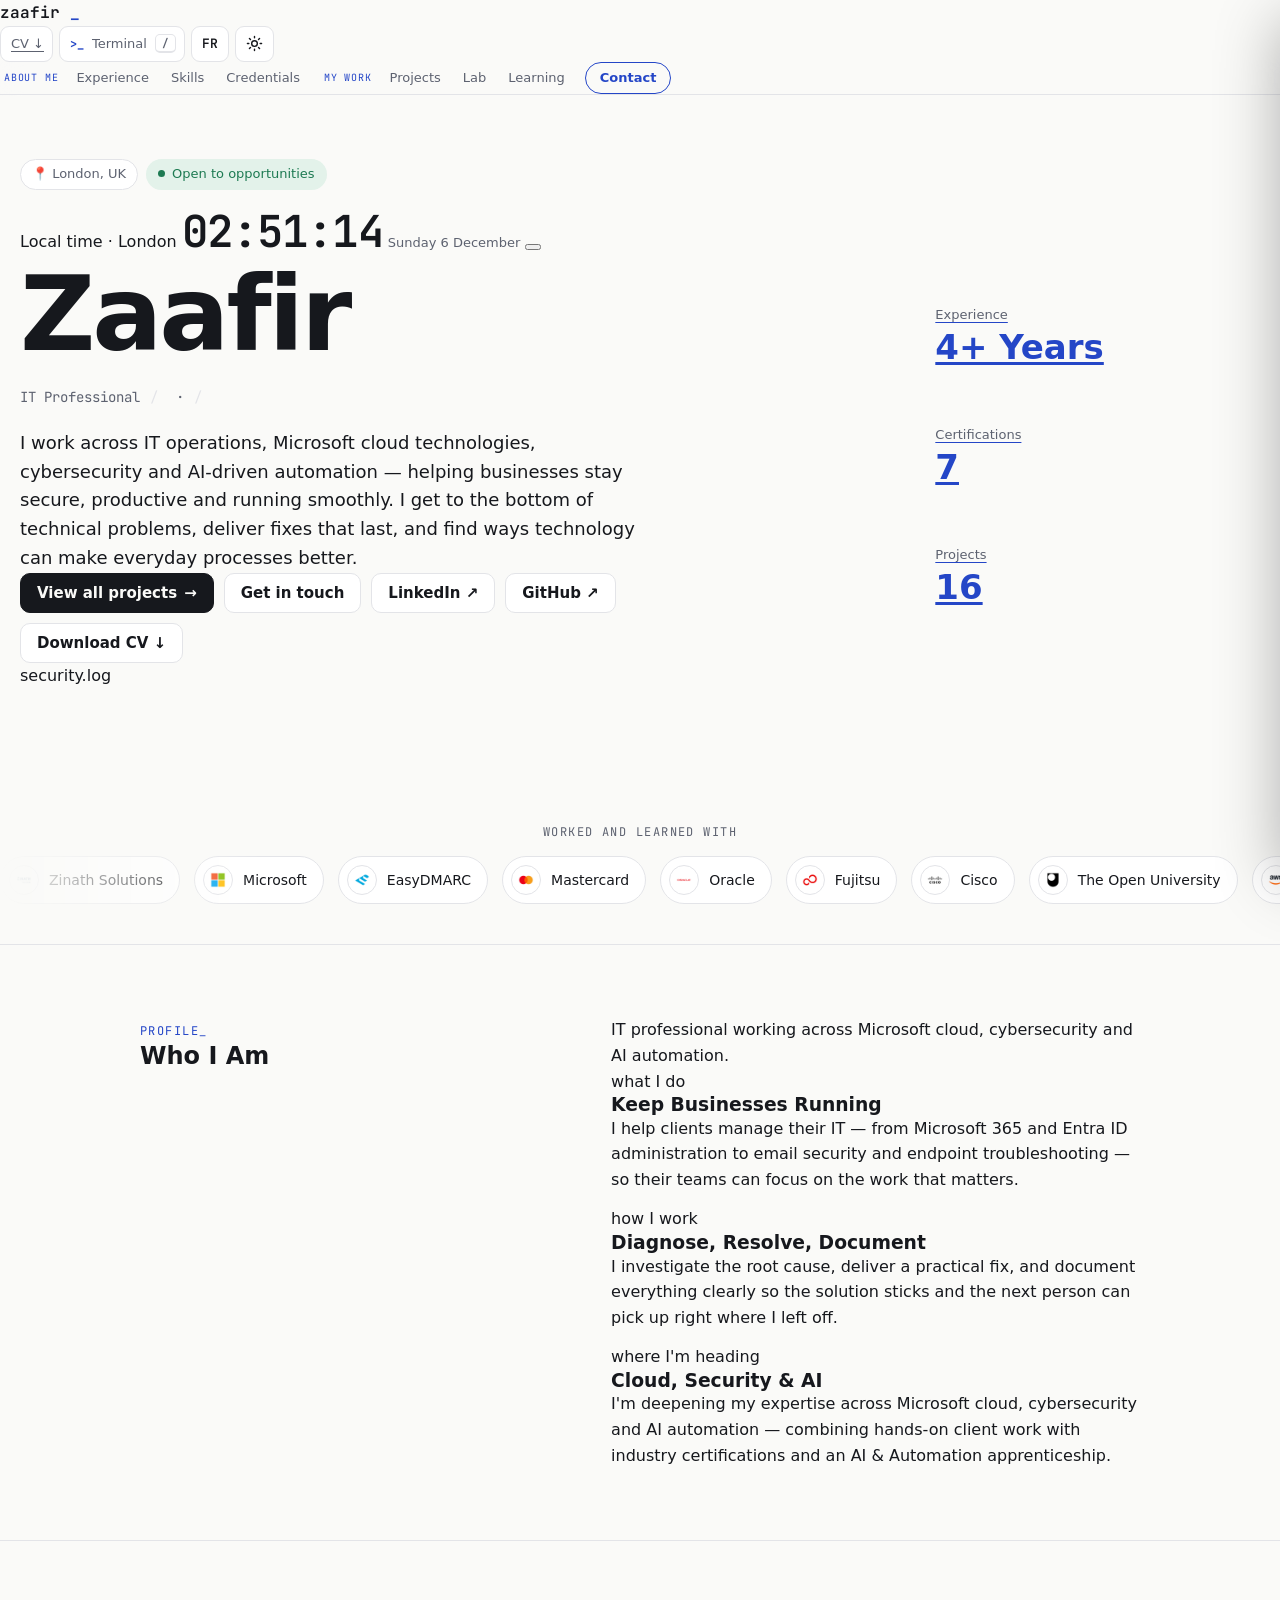
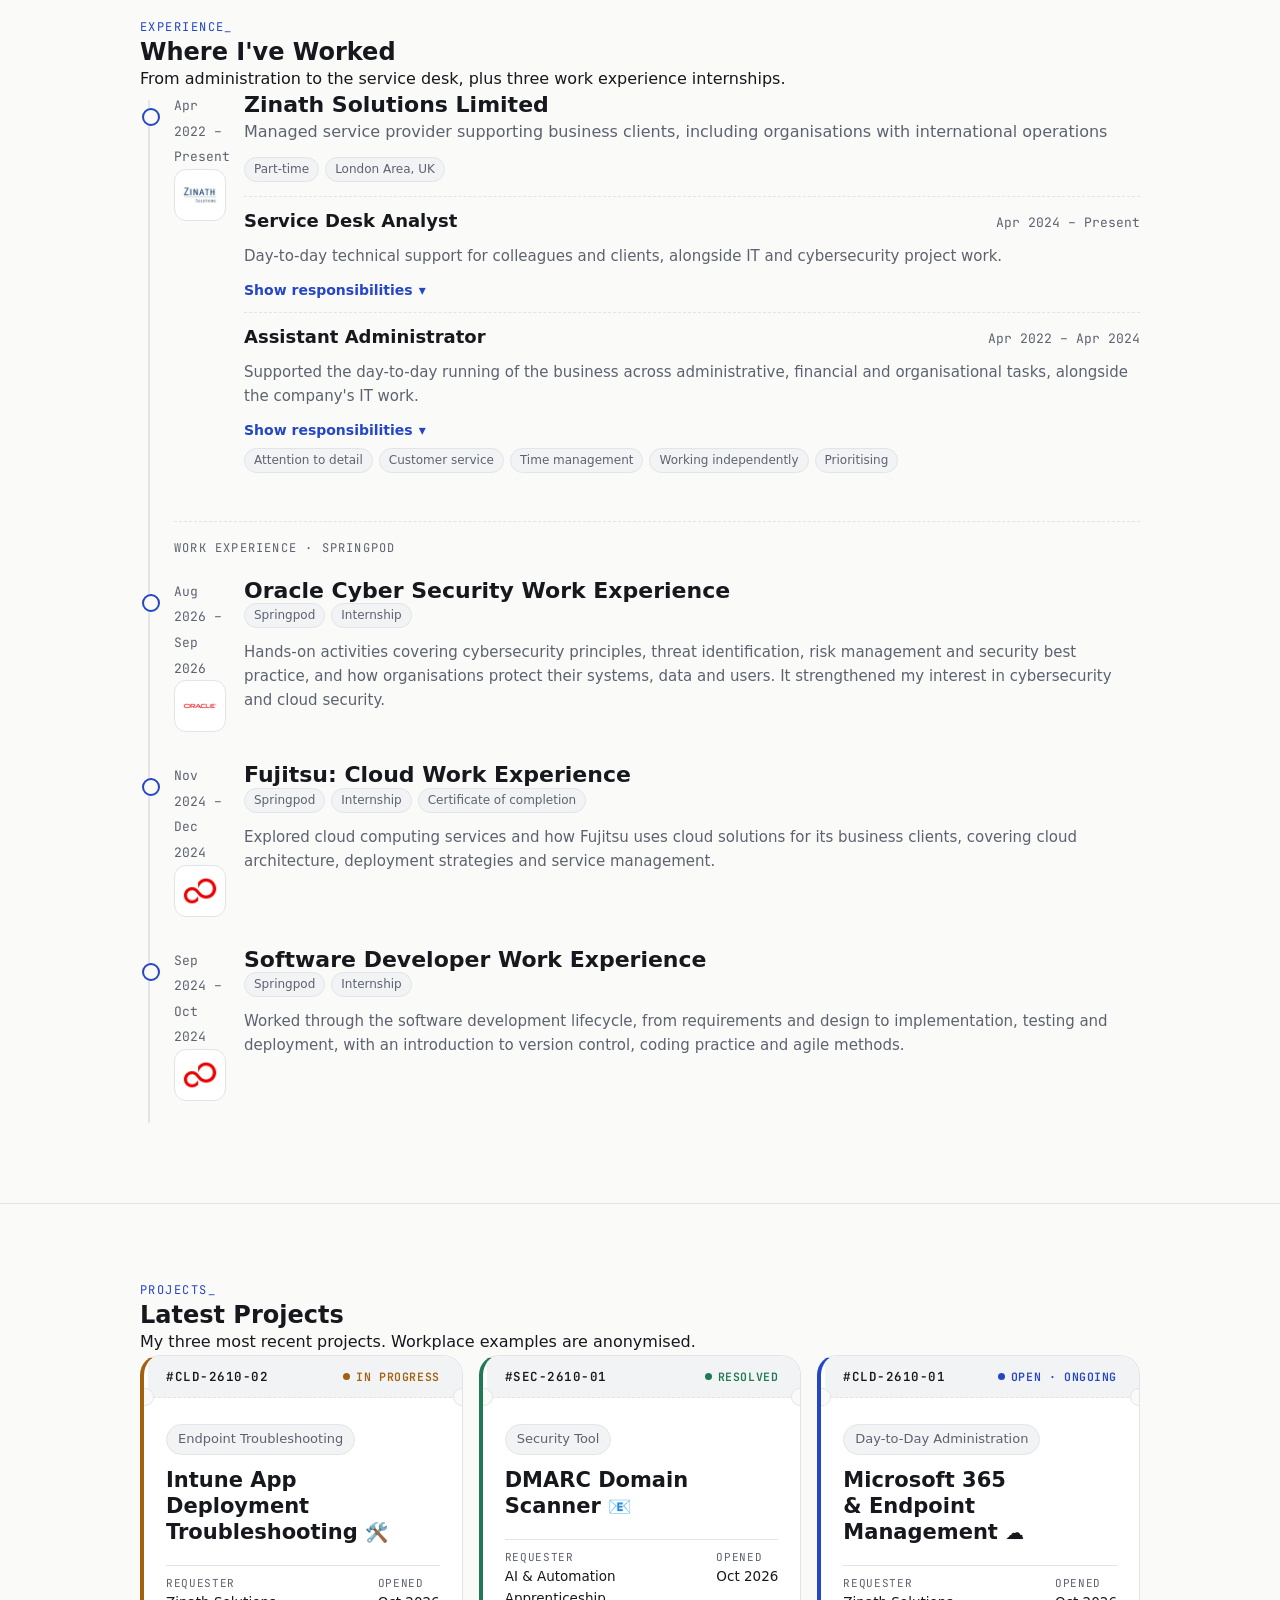
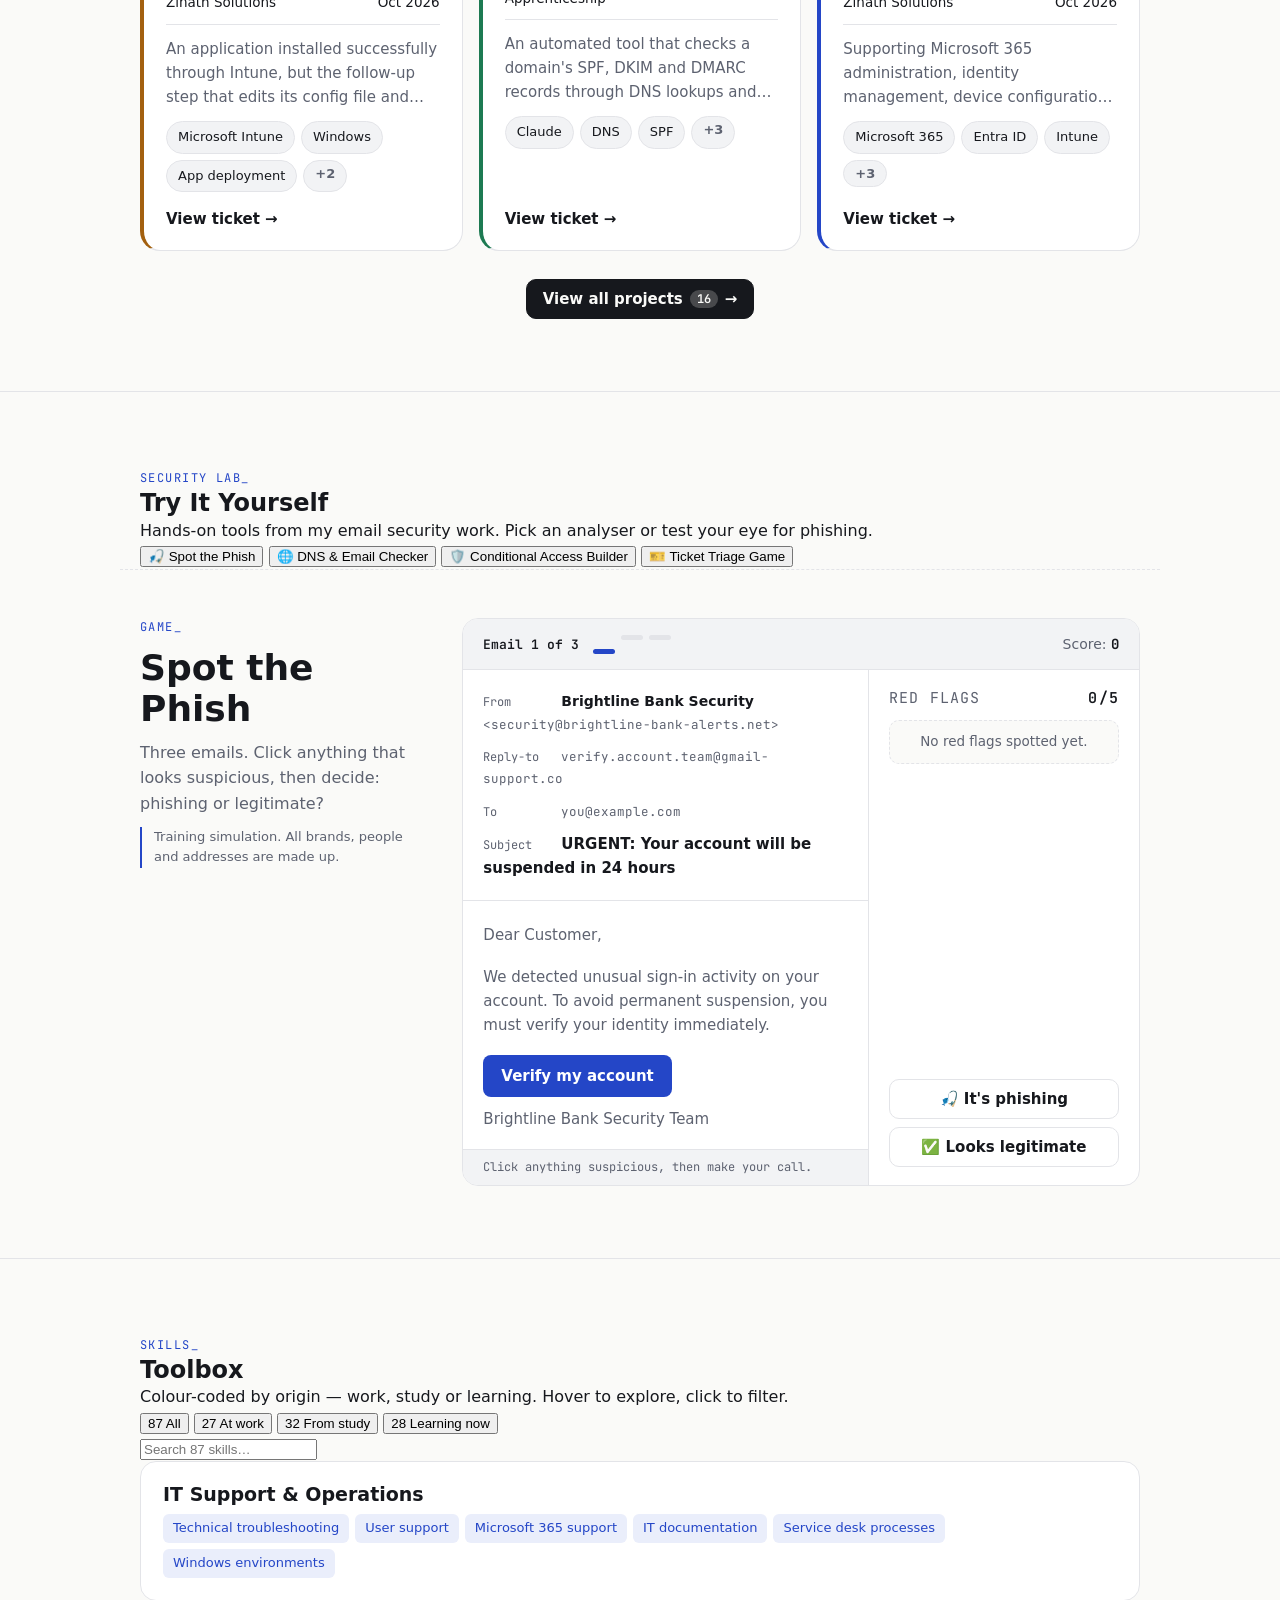
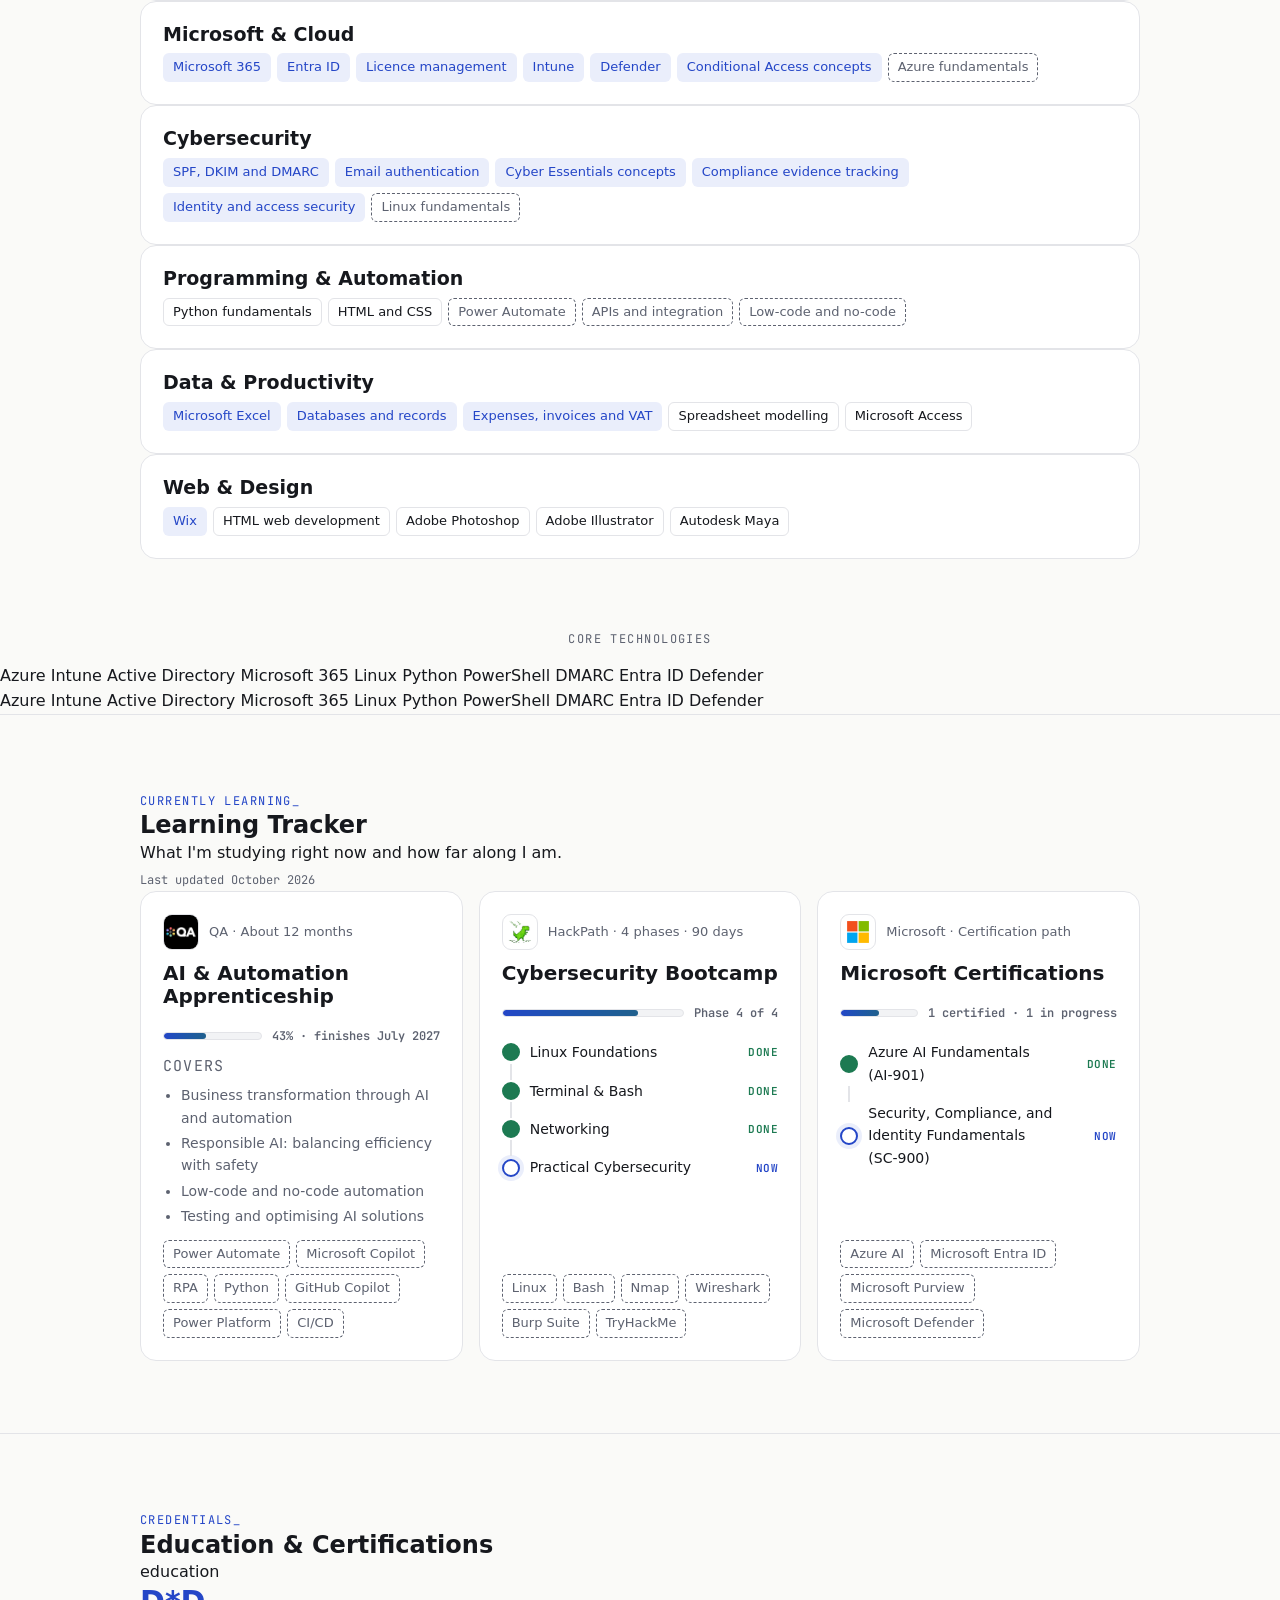
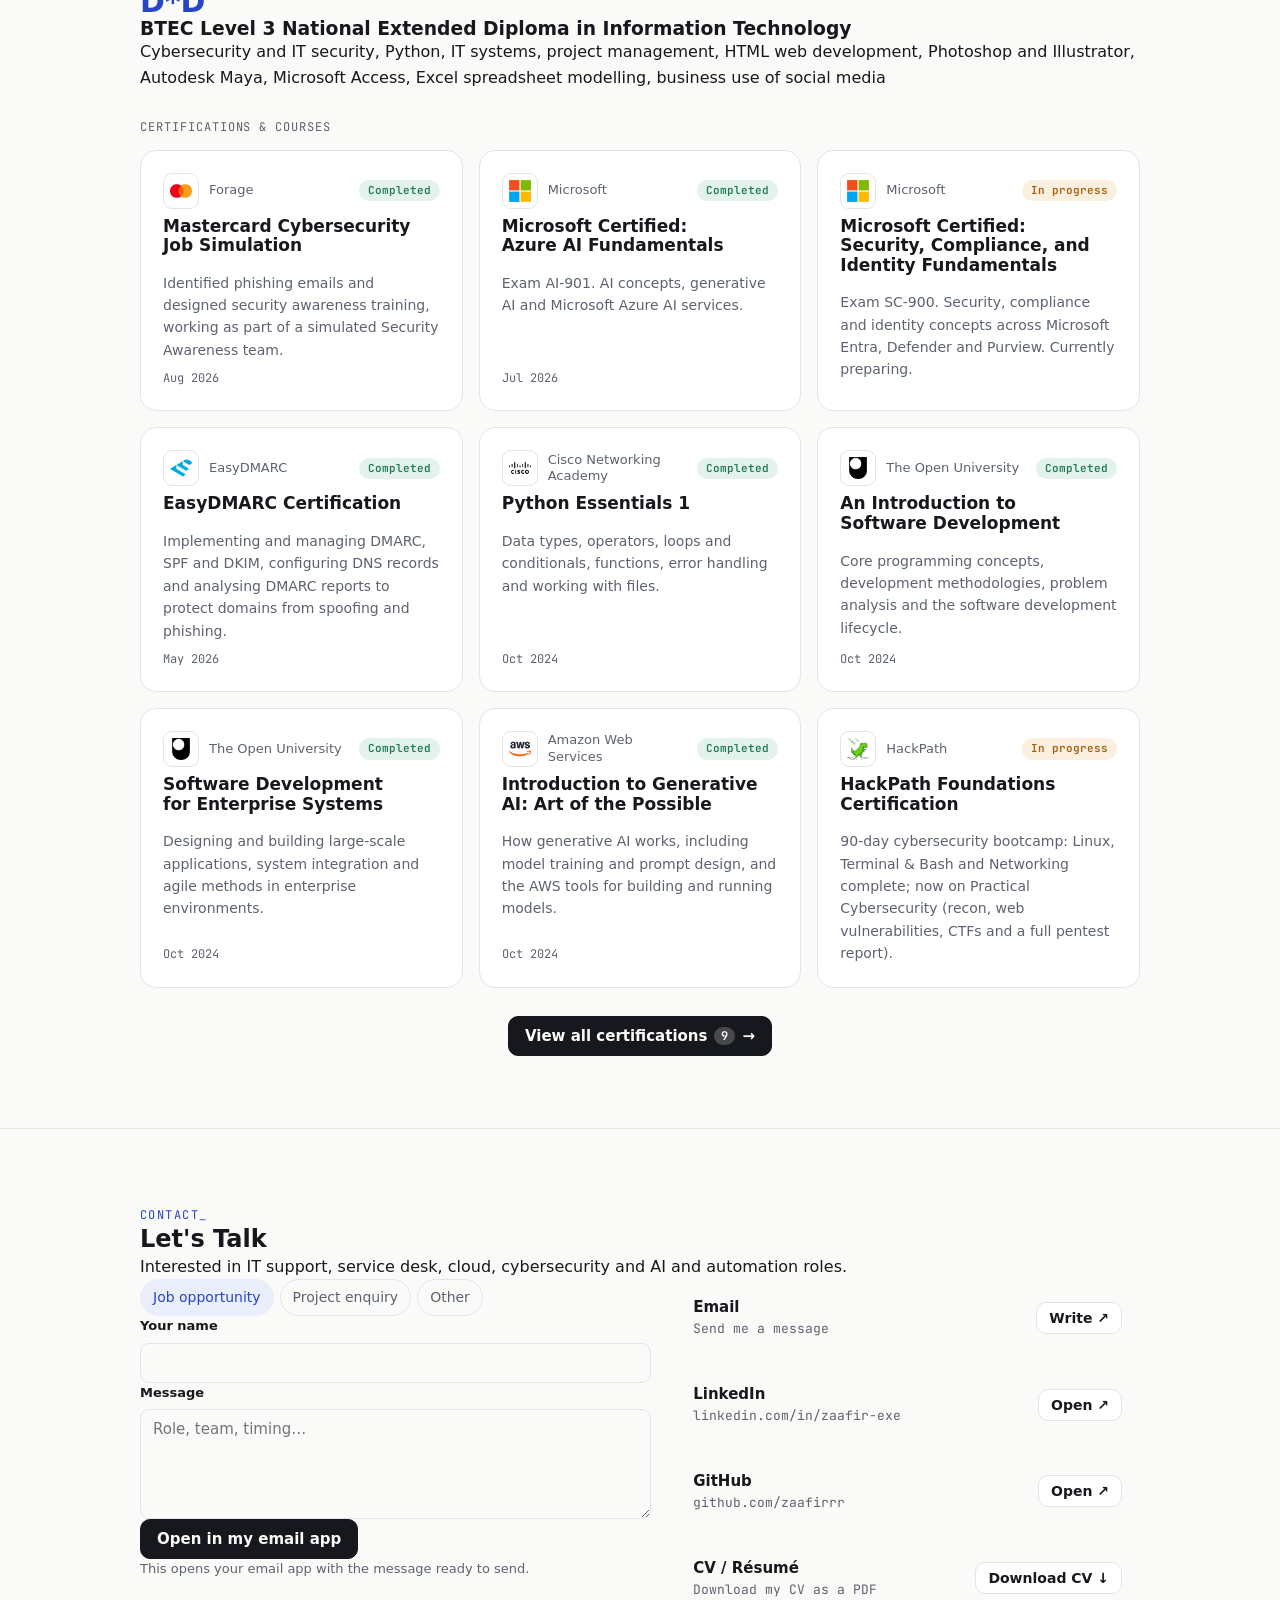
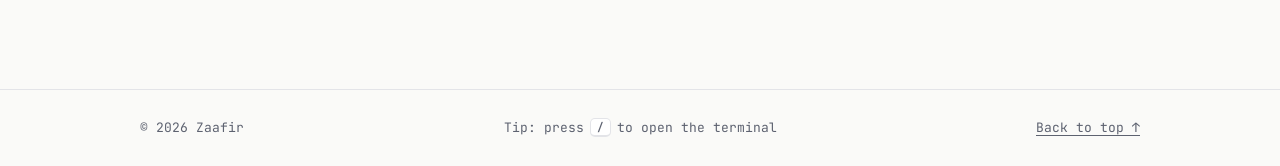
==== commit 62d02e1d: "Add files via upload" ====
--- a/index.html
+++ b/index.html
@@ -5,10 +5,19 @@
 <meta name="viewport" content="width=device-width, initial-scale=1">
 <title>Zaafir | IT Professional</title>
 <meta name="description" content="Zaafir: IT professional building experience in Microsoft technologies, cybersecurity and AI and automation.">
+<link rel="canonical" href="https://zaafirrr.github.io/portfolio/">
 <meta property="og:title" content="Zaafir | IT Professional">
-<meta property="og:description" content="Microsoft technologies, cybersecurity and AI and automation. Projects, experience and certifications.">
+<meta property="og:description" content="Zaafir: IT professional building experience in Microsoft technologies, cybersecurity and AI and automation.">
 <meta property="og:type" content="website">
-<meta name="twitter:card" content="summary">
+<meta property="og:url" content="https://zaafirrr.github.io/portfolio/">
+<meta property="og:image" content="https://zaafirrr.github.io/portfolio/assets/og.png">
+<meta property="og:image:width" content="1200">
+<meta property="og:image:height" content="630">
+<meta name="twitter:card" content="summary_large_image">
+<meta name="twitter:title" content="Zaafir | IT Professional">
+<meta name="twitter:description" content="Zaafir: IT professional building experience in Microsoft technologies, cybersecurity and AI and automation.">
+<meta name="twitter:image" content="https://zaafirrr.github.io/portfolio/assets/og.png">
+<meta name="theme-color" content="#2335ff">
 <link rel="icon" href="assets/favicon.svg" type="image/svg+xml">
 <!-- Apply the saved theme and language before the page draws, so it doesn't flash -->
 <script>
@@ -17,45 +26,48 @@
     if(localStorage.getItem('lang')==='fr') document.documentElement.lang='fr';
   }catch(e){} })();
 </script>
+<link rel="preconnect" href="https://api.fontshare.com">
+<link rel="stylesheet" href="https://api.fontshare.com/v2/css?f[]=clash-display@600,700&f[]=clash-grotesk@400,500,600&display=swap">
 <link rel="preconnect" href="https://fonts.googleapis.com">
 <link rel="preconnect" href="https://fonts.gstatic.com" crossorigin>
-<link rel="stylesheet" href="https://fonts.googleapis.com/css2?family=Bricolage+Grotesque:opsz,wght@12..96,600;12..96,800&family=Figtree:wght@400;500;600&family=JetBrains+Mono:wght@400;600&display=swap">
+<link rel="stylesheet" href="https://fonts.googleapis.com/css2?family=Archivo:wdth,wght@100..125,600..800&family=Instrument+Sans:wght@400..600&family=JetBrains+Mono:wght@400;600&display=swap">
 <link rel="stylesheet" href="css/style.css">
 </head>
 <body>
 <a class="skip" href="#main" data-i18n="skip">Skip to content</a>
 <div class="progress" id="progress" aria-hidden="true"></div>
 
-<!-- ===================== NAVIGATION ===================== -->
-<nav aria-label="Main">
-  <div class="wrap">
-    <a class="brand" href="#top">zaafir<span class="caret">_</span></a>
-    <div class="links">
-      <div class="nav-group">
-        <span class="nav-label" data-i18n="nav.g.me">About Me</span>
-        <a href="#experience" data-i18n="nav.exp">Experience</a>
-        <a href="#skills" data-i18n="nav.skills">Skills</a>
-        <a href="#credentials" data-i18n="nav.creds">Credentials</a>
-      </div>
-      <div class="nav-group">
-        <span class="nav-label" data-i18n="nav.g.work">My Work</span>
-        <a href="#projects" data-i18n="nav.projects">Projects</a>
-        <a href="#lab" data-i18n="nav.lab">Lab</a>
-        <a href="#learning" data-i18n="nav.learn">Learning</a>
-      </div>
-      <a href="#contact" class="nav-cta" data-i18n="nav.contact">Contact</a>
-    </div>
-    <div class="controls">
-      <button class="cmd-btn" type="button" data-term aria-label="Open terminal"><span class="cmd-ico">&gt;_</span><span class="cmd-text" data-i18n="cmd.btn">Terminal</span><kbd>/</kbd></button>
-      <button class="icon-btn" id="langBtn" type="button" aria-label="Passer en français">FR</button>
-      <button class="icon-btn" id="themeBtn" type="button" aria-label="Switch theme">
-        <svg class="i-moon" viewBox="0 0 24 24" fill="none" stroke="currentColor" stroke-width="2" stroke-linecap="round" stroke-linejoin="round" aria-hidden="true"><path d="M21 12.8A9 9 0 1 1 11.2 3a7 7 0 0 0 9.8 9.8z"/></svg>
-        <svg class="i-sun" viewBox="0 0 24 24" fill="none" stroke="currentColor" stroke-width="2" stroke-linecap="round" aria-hidden="true" hidden><circle cx="12" cy="12" r="4"/><path d="M12 2v2M12 20v2M4.9 4.9l1.4 1.4M17.7 17.7l1.4 1.4M2 12h2M20 12h2M4.9 19.1l1.4-1.4M17.7 6.3l1.4-1.4"/></svg>
-      </button>
-      <button class="burger" id="burger" type="button" aria-label="Open menu" aria-expanded="false">
-        <span></span><span></span><span></span>
-      </button>
-    </div>
+<!-- ===================== TOP BAR (brand + controls) ===================== -->
+<div class="topbar">
+  <a class="brand" href="#top">zaafir<span class="caret">_</span></a>
+  <div class="controls">
+    <a class="cmd-btn cv-pin cv-dl" href="assets/Zaafir_CV_EN.pdf" download="Zaafir_CV_EN.pdf"><span data-i18n="cv.pin">CV ↓</span></a>
+    <button class="cmd-btn" type="button" data-term aria-label="Open terminal"><span class="cmd-ico">&gt;_</span><span class="cmd-text" data-i18n="cmd.btn">Terminal</span><kbd>/</kbd></button>
+    <button class="icon-btn" id="langBtn" type="button" aria-label="Passer en français">FR</button>
+    <button class="icon-btn" id="themeBtn" type="button" aria-label="Switch theme">
+      <svg class="i-moon" viewBox="0 0 24 24" fill="none" stroke="currentColor" stroke-width="2" stroke-linecap="round" stroke-linejoin="round" aria-hidden="true" hidden><path d="M21 12.8A9 9 0 1 1 11.2 3a7 7 0 0 0 9.8 9.8z"/></svg>
+      <svg class="i-sun" viewBox="0 0 24 24" fill="none" stroke="currentColor" stroke-width="2" stroke-linecap="round" aria-hidden="true"><circle cx="12" cy="12" r="4"/><path d="M12 2v2M12 20v2M4.9 4.9l1.4 1.4M17.7 17.7l1.4 1.4M2 12h2M20 12h2M4.9 19.1l1.4-1.4M17.7 6.3l1.4-1.4"/></svg>
+    </button>
+    <button class="burger" id="burger" type="button" aria-label="Open menu" aria-expanded="false">
+      <span></span><span></span><span></span>
+    </button>
+  </div>
+</div>
+
+<!-- ===================== FLOATING DOCK (desktop navigation) ===================== -->
+<nav class="dock" aria-label="Main">
+  <div class="links">
+    <span class="nav-label" data-i18n="nav.g.me">About Me</span>
+    <a href="#experience" data-i18n="nav.exp">Experience</a>
+    <a href="#skills" data-i18n="nav.skills">Skills</a>
+    <a href="#credentials" data-i18n="nav.creds">Credentials</a>
+    <span class="dock-sep" aria-hidden="true"></span>
+    <span class="nav-label" data-i18n="nav.g.work">My Work</span>
+    <a href="#projects" data-i18n="nav.projects">Projects</a>
+    <a href="#lab" data-i18n="nav.lab">Lab</a>
+    <a href="#learning" data-i18n="nav.learn">Learning</a>
+    <span class="dock-sep" aria-hidden="true"></span>
+    <a href="#contact" class="nav-cta" data-i18n="nav.contact">Contact</a>
   </div>
 </nav>
 
@@ -91,80 +103,64 @@
     <div class="drawer-toggles">
       <button class="icon-btn" id="langBtn2" type="button" aria-label="Passer en français">FR</button>
       <button class="icon-btn" id="themeBtn2" type="button" aria-label="Switch theme">
-        <svg class="i-moon" viewBox="0 0 24 24" fill="none" stroke="currentColor" stroke-width="2" stroke-linecap="round" stroke-linejoin="round" aria-hidden="true"><path d="M21 12.8A9 9 0 1 1 11.2 3a7 7 0 0 0 9.8 9.8z"/></svg>
-        <svg class="i-sun" viewBox="0 0 24 24" fill="none" stroke="currentColor" stroke-width="2" stroke-linecap="round" aria-hidden="true" hidden><circle cx="12" cy="12" r="4"/><path d="M12 2v2M12 20v2M4.9 4.9l1.4 1.4M17.7 17.7l1.4 1.4M2 12h2M20 12h2M4.9 19.1l1.4-1.4M17.7 6.3l1.4-1.4"/></svg>
+        <svg class="i-moon" viewBox="0 0 24 24" fill="none" stroke="currentColor" stroke-width="2" stroke-linecap="round" stroke-linejoin="round" aria-hidden="true" hidden><path d="M21 12.8A9 9 0 1 1 11.2 3a7 7 0 0 0 9.8 9.8z"/></svg>
+        <svg class="i-sun" viewBox="0 0 24 24" fill="none" stroke="currentColor" stroke-width="2" stroke-linecap="round" aria-hidden="true"><circle cx="12" cy="12" r="4"/><path d="M12 2v2M12 20v2M4.9 4.9l1.4 1.4M17.7 17.7l1.4 1.4M2 12h2M20 12h2M4.9 19.1l1.4-1.4M17.7 6.3l1.4-1.4"/></svg>
       </button>
     </div>
   </div>
 </aside>
 
 <main id="main">
-<!-- ===================== HERO (bento grid) ===================== -->
-<header class="wrap bento" id="top">
-  <div class="tile t-intro spot">
-    <div class="badges">
-      <span class="badge">📍 <span data-i18n="hero.location">London, UK</span></span>
-      <span class="badge live" data-i18n="hero.status">Open to opportunities</span>
-    </div>
-    <h1>Zaafir</h1>
-    <p class="headline">
-      <span data-i18n="hero.h1">IT Professional</span><span data-i18n="hero.h2">Microsoft Technologies</span><span data-i18n="hero.h3">Cybersecurity</span><span data-i18n="hero.h4">AI &amp; Automation</span>
-    </p>
-    <p class="lede" data-i18n="hero.lede">I'm building practical experience across IT operations, Microsoft technologies, cybersecurity and AI and automation. I like getting to the bottom of technical problems, finding fixes that work, and learning how technology can make everyday business processes better.</p>
-    <div class="ctas">
-      <a class="btn primary" href="#contact" data-i18n="cta.contact">Get in touch</a>
-      <a class="btn" href="https://www.linkedin.com/in/zaafir-exe/" target="_blank" rel="noopener">LinkedIn ↗</a>
-      <a class="btn" href="https://github.com/zaafirrr" target="_blank" rel="noopener">GitHub ↗</a>
-    </div>
-  </div>
-
-  <div class="tile t-flip">
-  <button class="flip" id="flip" type="button" aria-pressed="false" aria-label="Flip card to see contact links">
-    <div class="flip-inner">
-      <div class="face front">
-        <div class="monogram" aria-hidden="true">Z</div>
-        <div class="face-meta">
-          <div><b>Zaafir</b><span data-i18n="card.role">Service Desk Analyst · Zinath Solutions</span></div>
-          <span class="hint" data-i18n="card.hint">Click to flip ↻</span>
-        </div>
-      </div>
-      <div class="face back">
-        <h3 data-i18n="card.backTitle">Let's Connect</h3>
-        <p data-i18n="card.backText">The quickest ways to reach me.</p>
-        <div class="back-links">
-          <a href="https://www.linkedin.com/in/zaafir-exe/" target="_blank" rel="noopener" tabindex="-1">LinkedIn <span>in/zaafir-exe</span></a>
-          <a href="https://github.com/zaafirrr" target="_blank" rel="noopener" tabindex="-1">GitHub <span>zaafirrr</span></a>
-          <a href="#contact" data-mail tabindex="-1">Email <span data-i18n="card.emailSub">Send a message</span></a>
-        </div>
-        <span class="hint" data-i18n="card.hintBack">Click to flip back ↻</span>
-      </div>
-    </div>
-  </button>
-  </div>
-
-  <div class="tile t-clock spot">
-    <span class="k" data-i18n="clock.label">Local time · London</span>
-    <b class="clock" id="clock">--:--</b>
-    <span class="clock-sub" id="clockDate">&nbsp;</span>
-    <p class="now" data-i18n="hero.now"><b>Right now:</b> Service Desk Analyst at Zinath Solutions, studying for an AI &amp; Automation Apprenticeship.</p>
-  </div>
-
-  <button class="tile t-term spot" type="button" data-term aria-label="Open the terminal">
-    <span class="term-bar"><i></i><i></i><i></i><span>zaafir@portfolio: ~</span></span>
-    <span class="term-lines">
-      <span><em>$</em> whoami</span>
-      <span class="out">zaafir · IT support · cloud · security</span>
-      <span><em>$</em> status</span>
-      <span class="out ok">● open to opportunities</span>
-      <span><em>$</em> <span class="cursor"></span></span>
-    </span>
-    <span class="term-hint" data-i18n="term.teaser">Click or press <kbd>/</kbd> to open the terminal</span>
-  </button>
-
-  <a class="tile t-stat spot" href="#experience"><span data-i18n="stat.exp">Experience</span><b data-i18n="stat.expv">Since 2024</b></a>
-  <a class="tile t-stat spot" href="#credentials"><span data-i18n="stat.cert">Certifications</span><b id="certCount">7</b></a>
-  <a class="tile t-stat spot" href="projects.html"><span data-i18n="stat.proj">Projects</span><b class="projCount">16</b></a>
+<!-- ===================== HERO: colour field + giant wordmark ===================== -->
+<header class="hero" id="top">
+  <div class="wrap hero-inner">
+    <div class="hero-meta">
+      <div class="badges">
+        <span class="badge">📍 <span data-i18n="hero.location">London, UK</span></span>
+        <span class="badge live"><span class="avail-dot" aria-hidden="true"></span><span data-i18n="hero.status">Open to opportunities</span></span>
+      </div>
+      <div class="clockbox">
+        <span class="k" data-i18n="clock.label">Local time · London</span>
+        <b class="clock" id="clock">--:--</b>
+        <span class="clock-sub" id="clockDate">&nbsp;</span>
+        <button type="button" class="clock-wx" id="clockWx"></button>
+        <div class="world" id="worldRows" aria-label="World clock and weather"></div>
+      </div>
+    </div>
+
+    <h1 class="wordmark" aria-label="Zaafir"><span aria-hidden="true">Z</span><span aria-hidden="true">a</span><span aria-hidden="true">a</span><span aria-hidden="true">f</span><span aria-hidden="true">i</span><span aria-hidden="true">r</span></h1>
+
+    <div class="hero-cols">
+      <div class="hero-copy">
+        <p class="headline">
+          <span data-i18n="hero.h1">IT Professional</span><span class="headline-sep"> · </span><span id="typewriter" data-phrases-en="Microsoft Technologies|Cybersecurity|AI &amp; Automation" data-phrases-fr="Technologies Microsoft|Cybersécurité|IA &amp; Automatisation"></span>
+        </p>
+        <p class="lede" data-i18n="hero.lede">I work across IT operations, Microsoft cloud technologies, cybersecurity and AI-driven automation — helping businesses stay secure, productive and running smoothly. I get to the bottom of technical problems, deliver fixes that last, and find ways technology can make everyday processes better.</p>
+        <div class="ctas">
+          <a class="btn primary" href="projects.html"><span data-i18n="proj.viewAll">View all projects</span> →</a>
+          <a class="btn" href="#contact"><span data-i18n="cta.contact">Get in touch</span></a>
+          <a class="btn" href="https://www.linkedin.com/in/zaafir-exe/" target="_blank" rel="noopener">LinkedIn ↗</a>
+          <a class="btn" href="https://github.com/zaafirrr" target="_blank" rel="noopener">GitHub ↗</a>
+          <a class="btn btn-cv cv-dl" id="cvBtn" href="assets/Zaafir_CV_EN.pdf" download="Zaafir_CV_EN.pdf"><span data-i18n="cv.dl">Download CV ↓</span></a>
+        </div>
+      </div>
+
+      <div class="t-log hero-log" aria-label="Live security event log">
+        <div class="log-bar"><i></i><i></i><i></i><span class="log-title">security.log</span><span class="log-blink" aria-hidden="true"></span></div>
+        <div class="log-lines" id="logLines"></div>
+      </div>
+    </div>
+  </div>
+
+  <div class="wrap stats-row">
+    <a class="t-stat" href="#experience"><span data-i18n="stat.exp">Experience</span><b data-counter="4" data-sfx-en="+ Years" data-sfx-fr="+ ans">4+ Years</b></a>
+    <a class="t-stat" href="#credentials"><span data-i18n="stat.cert">Certifications</span><b id="certCount" data-counter="7">7</b></a>
+    <a class="t-stat" href="projects.html"><span data-i18n="stat.proj">Projects</span><b class="projCount" data-counter="16">16</b></a>
+  </div>
+  <div class="wrap cur-wrap"><div class="cur" id="nowStrip" aria-label="Currently"></div></div>
 </header>
+
+</div>
 
 <!-- ===================== LOGO STRIP ===================== -->
 <div class="strip" aria-label="Organisations I've worked or learned with">
@@ -172,36 +168,42 @@
   <div class="strip-track"><div class="strip-row"><span class="strip-item"><span class="logo" data-logo="zinath" aria-hidden="true">ZS</span>Zinath Solutions</span><span class="strip-item"><span class="logo" data-logo="microsoft" aria-hidden="true">MS</span>Microsoft</span><span class="strip-item"><span class="logo" data-logo="easydmarc" aria-hidden="true">ED</span>EasyDMARC</span><span class="strip-item"><span class="logo" data-logo="mastercard" aria-hidden="true">MC</span>Mastercard</span><span class="strip-item"><span class="logo" data-logo="oracle" aria-hidden="true">OR</span>Oracle</span><span class="strip-item"><span class="logo" data-logo="fujitsu" aria-hidden="true">FJ</span>Fujitsu</span><span class="strip-item"><span class="logo" data-logo="cisco" aria-hidden="true">CI</span>Cisco</span><span class="strip-item"><span class="logo" data-logo="open-university" aria-hidden="true">OU</span>The Open University</span><span class="strip-item"><span class="logo" data-logo="aws" aria-hidden="true">AWS</span>Amazon Web Services</span><span class="strip-item"><span class="logo" data-logo="hackpath" aria-hidden="true">HP</span>HackPath</span></div><div class="strip-row" aria-hidden="true"><span class="strip-item"><span class="logo" data-logo="zinath" aria-hidden="true">ZS</span>Zinath Solutions</span><span class="strip-item"><span class="logo" data-logo="microsoft" aria-hidden="true">MS</span>Microsoft</span><span class="strip-item"><span class="logo" data-logo="easydmarc" aria-hidden="true">ED</span>EasyDMARC</span><span class="strip-item"><span class="logo" data-logo="mastercard" aria-hidden="true">MC</span>Mastercard</span><span class="strip-item"><span class="logo" data-logo="oracle" aria-hidden="true">OR</span>Oracle</span><span class="strip-item"><span class="logo" data-logo="fujitsu" aria-hidden="true">FJ</span>Fujitsu</span><span class="strip-item"><span class="logo" data-logo="cisco" aria-hidden="true">CI</span>Cisco</span><span class="strip-item"><span class="logo" data-logo="open-university" aria-hidden="true">OU</span>The Open University</span><span class="strip-item"><span class="logo" data-logo="aws" aria-hidden="true">AWS</span>Amazon Web Services</span><span class="strip-item"><span class="logo" data-logo="hackpath" aria-hidden="true">HP</span>HackPath</span></div></div>
 </div>
 
-<!-- ===================== PROFILE ===================== -->
+<!-- ===================== PROFILE: a statement, not cards ===================== -->
 <section id="about">
   <div class="wrap about">
-    <div class="about-lead">
+    <div class="about-side">
       <span class="eyebrow" data-i18n="about.eyebrow">Profile_</span>
-      <h2 data-i18n="about.title">Who I Am</h2>
-      <p class="big" data-i18n="about.sub">IT support professional growing into cloud, security and automation.</p>
-    </div>
-    <div class="about-list">
-      <article class="card spot"><span class="k" data-i18n="about.k1">what I do</span><h3 data-i18n="about.t1">Keep People Working</h3><p data-i18n="about.p1">I support colleagues and clients with day-to-day IT, system and data issues, working across Microsoft 365, Entra ID and email security.</p></article>
-      <article class="card spot"><span class="k" data-i18n="about.k2">how I work</span><h3 data-i18n="about.t2">Understand, Fix, Document</h3><p data-i18n="about.p2">I dig into the cause of a problem, find a practical fix, and keep clear records so the next person can follow what was done.</p></article>
-      <article class="card spot"><span class="k" data-i18n="about.k3">what I'm looking for</span><h3 data-i18n="about.t3">Room to Grow</h3><p data-i18n="about.p3">Opportunities in IT support, service desk, cloud, cybersecurity, and AI and automation, where I can keep learning on real work.</p></article>
-    </div>
-  </div>
-</section>
-
-<!-- ===================== EXPERIENCE (timeline) ===================== -->
+      <h2 class="h-md" data-i18n="about.title">Who I Am</h2>
+    </div>
+    <div class="about-main">
+      <p class="statement" data-i18n="about.sub">IT professional working across Microsoft cloud, cybersecurity and AI automation.</p>
+      <div class="about-list">
+        <article class="fact"><span class="k" data-i18n="about.k1">what I do</span><h3 data-i18n="about.t1">Keep Businesses Running</h3><p data-i18n="about.p1">I help clients manage their IT — from Microsoft 365 and Entra ID administration to email security and endpoint troubleshooting — so their teams can focus on the work that matters.</p></article>
+        <article class="fact"><span class="k" data-i18n="about.k2">how I work</span><h3 data-i18n="about.t2">Diagnose, Resolve, Document</h3><p data-i18n="about.p2">I investigate the root cause, deliver a practical fix, and document everything clearly so the solution sticks and the next person can pick up right where I left off.</p></article>
+        <article class="fact"><span class="k" data-i18n="about.k3">where I'm heading</span><h3 data-i18n="about.t3">Cloud, Security &amp; AI</h3><p data-i18n="about.p3">I'm deepening my expertise across Microsoft cloud, cybersecurity and AI automation — combining hands-on client work with industry certifications and an AI &amp; Automation apprenticeship.</p></article>
+      </div>
+    </div>
+  </div>
+</section>
+
+<!-- ===================== EXPERIENCE: ruled rows ===================== -->
 <section id="experience">
-  <div class="wrap split">
-    <div class="split-head">
+  <div class="wrap">
+    <div class="sec-head">
       <span class="eyebrow" data-i18n="exp.eyebrow">Experience_</span>
       <h2 data-i18n="exp.title">Where I've Worked</h2>
-      <p data-i18n="exp.sub">From administration to the service desk, plus three work experience internships.</p>
+      <p class="sec-sub" data-i18n="exp.sub">From administration to the service desk, plus three work experience internships.</p>
     </div>
     <div class="timeline" id="timeline">
       <div class="tl-line" aria-hidden="true"><div class="tl-fill" id="tlFill"></div></div>
+
       <article class="entry">
-        <div class="logo" data-logo="zinath" aria-hidden="true">ZS</div>
-        <div>
-          <div class="entry-top"><h3>Zinath Solutions Limited</h3><span class="when" data-i18n="zs.when">Apr 2022 – Present</span></div>
+        <div class="entry-side">
+          <span class="when" data-i18n="zs.when">Apr 2022 – Present</span>
+          <div class="logo" data-logo="zinath" aria-hidden="true">ZS</div>
+        </div>
+        <div class="entry-main">
+          <h3>Zinath Solutions Limited</h3>
           <p class="sub" data-i18n="zs.sub">Managed service provider supporting business clients, including organisations with international operations</p>
           <div class="meta"><span data-i18n="zs.m1">Part-time</span><span data-i18n="zs.m2">London Area, UK</span></div>
 
@@ -239,99 +241,83 @@
                 <li data-i18n="zs.r2d">Helped with client requests and troubleshooting technical and system issues</li>
                 <li data-i18n="zs.r2e">Created and maintained websites using Wix</li></ul></div>
             </div></details>
-            <div class="meta" style="margin:4px 0 0"><span data-i18n="zs.sk1">Attention to detail</span><span data-i18n="zs.sk2">Customer service</span><span data-i18n="zs.sk3">Time management</span><span data-i18n="zs.sk4">Working independently</span><span data-i18n="zs.sk5">Prioritising</span></div>
+            <div class="meta"><span data-i18n="zs.sk1">Attention to detail</span><span data-i18n="zs.sk2">Customer service</span><span data-i18n="zs.sk3">Time management</span><span data-i18n="zs.sk4">Working independently</span><span data-i18n="zs.sk5">Prioritising</span></div>
           </div>
         </div>
       </article>
 
       <p class="tl-label" data-i18n="v.label">Work Experience · Springpod</p>
 
-      <article class="entry">
-        <div class="logo" data-logo="oracle" aria-hidden="true">OR</div>
-        <div>
-          <div class="entry-top"><h3 data-i18n="v1.title">Oracle Cyber Security Work Experience</h3><span class="when" data-i18n="v1.when">Aug 2026 – Sep 2026</span></div>
+      <article class="entry entry--minor">
+        <div class="entry-side">
+          <span class="when" data-i18n="v1.when">Aug 2026 – Sep 2026</span>
+          <div class="logo" data-logo="oracle" aria-hidden="true">OR</div>
+        </div>
+        <div class="entry-main">
+          <h3 data-i18n="v1.title">Oracle Cyber Security Work Experience</h3>
           <div class="meta"><span>Springpod</span><span data-i18n="v.intern">Internship</span></div>
           <p class="desc" data-i18n="v1.desc">Hands-on activities covering cybersecurity principles, threat identification, risk management and security best practice, and how organisations protect their systems, data and users. It strengthened my interest in cybersecurity and cloud security.</p>
         </div>
       </article>
-      <article class="entry">
-        <div class="logo" data-logo="fujitsu" aria-hidden="true">FJ</div>
-        <div>
-          <div class="entry-top"><h3 data-i18n="v2.title">Fujitsu: Cloud Work Experience</h3><span class="when" data-i18n="v2.when">Nov 2024 – Dec 2024</span></div>
+      <article class="entry entry--minor">
+        <div class="entry-side">
+          <span class="when" data-i18n="v2.when">Nov 2024 – Dec 2024</span>
+          <div class="logo" data-logo="fujitsu" aria-hidden="true">FJ</div>
+        </div>
+        <div class="entry-main">
+          <h3 data-i18n="v2.title">Fujitsu: Cloud Work Experience</h3>
           <div class="meta"><span>Springpod</span><span data-i18n="v.intern">Internship</span><span data-i18n="v.cert">Certificate of completion</span></div>
           <p class="desc" data-i18n="v2.desc">Explored cloud computing services and how Fujitsu uses cloud solutions for its business clients, covering cloud architecture, deployment strategies and service management.</p>
         </div>
       </article>
-      <article class="entry">
-        <div class="logo" data-logo="fujitsu" aria-hidden="true">FJ</div>
-        <div>
-          <div class="entry-top"><h3 data-i18n="v3.title">Software Developer Work Experience</h3><span class="when" data-i18n="v3.when">Sep 2024 – Oct 2024</span></div>
+      <article class="entry entry--minor">
+        <div class="entry-side">
+          <span class="when" data-i18n="v3.when">Sep 2024 – Oct 2024</span>
+          <div class="logo" data-logo="fujitsu" aria-hidden="true">FJ</div>
+        </div>
+        <div class="entry-main">
+          <h3 data-i18n="v3.title">Software Developer Work Experience</h3>
           <div class="meta"><span>Springpod</span><span data-i18n="v.intern">Internship</span></div>
           <p class="desc" data-i18n="v3.desc">Worked through the software development lifecycle, from requirements and design to implementation, testing and deployment, with an introduction to version control, coding practice and agile methods.</p>
         </div>
       </article>
-    
-    </div>
-  </div>
-</section>
-
-<!-- ===================== PROJECTS ===================== -->
+    </div>
+  </div>
+</section>
+
+<!-- ===================== PROJECTS: an index, not cards ===================== -->
 <section id="projects">
   <div class="wrap">
-    <div class="head row-head">
-      <div>
-        <span class="eyebrow" data-i18n="proj.eyebrow">Projects_</span>
-        <h2 data-i18n="proj.title">Latest Projects</h2>
-        <p data-i18n="proj.sub">My three most recent projects. Workplace examples are anonymised.</p>
-      </div>
+    <div class="sec-head">
+      <span class="eyebrow" data-i18n="proj.eyebrow">Projects_</span>
+      <h2 data-i18n="proj.title">Latest Projects</h2>
+      <p class="sec-sub" data-i18n="proj.sub">My three most recent projects. Workplace examples are anonymised.</p>
+    </div>
+    <div class="pgrid three" id="pgrid"></div>
+    <div class="more-row">
       <a class="btn primary" href="projects.html"><span data-i18n="proj.viewAll">View all projects</span> <span class="count-badge projCount">16</span> →</a>
     </div>
-    <div class="pgrid three" id="pgrid"></div>
-  </div>
-</section>
-
-<!-- ===================== SECURITY LAB ===================== -->
+  </div>
+</section>
+
+<!-- ===================== SECURITY LAB (inverted, always dark) ===================== -->
 <section id="lab">
   <div class="wrap">
-    <div class="head lab-head">
+    <div class="sec-head">
       <span class="eyebrow" data-i18n="lab.eyebrow">Security Lab_</span>
       <h2 data-i18n="lab.title">Try It Yourself</h2>
-      <p data-i18n="lab.sub">Two hands-on tools from my email security work. Pull apart an email's headers, or test your eye for phishing.</p>
-    </div>
-  </div>
-  <div id="headers">
-  <div class="wrap dm">
-    <div class="dm-intro">
-      <span class="eyebrow" data-i18n="hd.eyebrow">Tool_</span>
-      <h3 data-i18n="hd.title">Email Header Analyser</h3>
-      <p data-i18n="hd.sub">Paste the headers from a suspicious email to see whether it really came from who it says, the route it took, and any red flags.</p>
-      <p class="dm-note" data-i18n="hd.note">Analysed in your browser. Nothing is sent anywhere.</p>
-      <details class="more hd-how"><summary data-i18n="hd.howT">How do I get an email's headers?</summary>
-        <p data-i18n="hd.how">In Outlook: open the email, then File → Properties → Internet headers. In Gmail: open the email, then ⋮ → Show original. Copy everything and paste it here.</p></details>
-    </div>
-    <div class="card dm-tool">
-      <form id="hdForm" class="hd-form" novalidate>
-        <label class="field" for="hdInput"><span data-i18n="hd.label">Email headers</span>
-          <textarea id="hdInput" spellcheck="false" data-i18n-ph="hd.ph" placeholder="Received: from …&#10;Authentication-Results: …&#10;From: …"></textarea></label>
-        <div class="hd-actions">
-          <button class="btn primary" type="submit" data-i18n="hd.run">Analyse headers</button>
-          <button class="btn" type="button" data-sample="bad" data-i18n="hd.bad">Load suspicious sample</button>
-          <button class="btn" type="button" data-sample="good" data-i18n="hd.good">Load safe sample</button>
-          <button class="linkbtn" type="button" id="hdClear" data-i18n="hd.clear">Clear</button>
-        </div>
-      </form>
-      <div class="dm-out" id="hdOut" aria-live="polite">
-        <div class="hd-empty">
-          <div class="dm-row"><span class="dm-key">SPF</span><span class="dm-val" data-i18n="hd.wait">Waiting for headers…</span></div>
-          <div class="dm-row"><span class="dm-key">DKIM</span><span class="dm-val" data-i18n="hd.wait">Waiting for headers…</span></div>
-          <div class="dm-row"><span class="dm-key">DMARC</span><span class="dm-val" data-i18n="hd.wait">Waiting for headers…</span></div>
-        </div>
-      </div>
-    </div>
-  </div>
-  </div>
-
-  <div class="wrap game-wrap" id="phish">
+      <p class="sec-sub" data-i18n="lab.sub">Hands-on tools from my email security work. Pick an analyser or test your eye for phishing.</p>
+    </div>
+    <div class="lab-tabs" role="tablist" aria-label="Lab tools">
+      <button class="lab-tab active" role="tab" aria-selected="true" aria-controls="phish" data-tab="phish" data-i18n="lab.t2">🎣 Spot the Phish</button>
+      <button class="lab-tab" role="tab" aria-selected="false" aria-controls="dns" data-tab="dns" data-i18n="lab.t3">🌐 DNS &amp; Email Checker</button>
+      <button class="lab-tab" role="tab" aria-selected="false" aria-controls="ca" data-tab="ca" data-i18n="lab.t4">🛡️ Conditional Access Builder</button>
+      <button class="lab-tab" role="tab" aria-selected="false" aria-controls="triage" data-tab="triage" data-i18n="lab.t5">🎫 Ticket Triage Game</button>
+    </div>
+  </div>
+
+  <div id="phish" class="lab-panel active" role="tabpanel">
+  <div class="wrap game-wrap">
     <div class="game-intro">
       <span class="eyebrow" data-i18n="ph.eyebrow">Game_</span>
       <h3 data-i18n="ph.title">Spot the Phish</h3>
@@ -340,38 +326,138 @@
     </div>
     <div class="card game" id="game"></div>
   </div>
-</section>
-
-<!-- ===================== SKILLS ===================== -->
+  </div>
+
+  <div id="dns" class="lab-panel" role="tabpanel" hidden>
+  <div class="wrap dm">
+    <div class="dm-intro">
+      <span class="eyebrow" data-i18n="dns.eyebrow">Tool_</span>
+      <h3 data-i18n="dns.title">DNS &amp; Email Checker</h3>
+      <p data-i18n="dns.sub">Type a domain to see its public SPF, DMARC, DKIM and mail records, with a plain-English explanation of what each one means.</p>
+      <p class="dm-note" data-i18n="dns.note">Reads public DNS records only, through a public DNS-over-HTTPS service. Nothing is stored.</p>
+    </div>
+    <div class="card dm-tool">
+      <form id="dnsForm" class="hd-form" novalidate>
+        <label class="field" for="dnsInput"><span data-i18n="dns.label">Domain</span>
+          <input id="dnsInput" type="text" inputmode="url" autocapitalize="off" autocomplete="off" spellcheck="false" placeholder="example.com"></label>
+        <div class="hd-actions">
+          <button class="btn primary" type="submit" data-i18n="dns.run">Check domain</button>
+          <button class="btn" type="button" data-dns="microsoft.com">microsoft.com</button>
+          <button class="btn" type="button" data-dns="github.com">github.com</button>
+          <button class="btn" type="button" id="dnsSample" data-i18n="dns.sampleBtn">Show sample</button>
+          <button class="linkbtn" type="button" id="dnsCopy" hidden>Copy report</button>
+        </div>
+      </form>
+      <div class="dm-out" id="dnsOut" aria-live="polite">
+        <div class="hd-empty">
+          <div class="dm-row"><span class="dm-key">SPF</span><span class="dm-val" data-i18n="dns.wait">Waiting for a domain…</span></div>
+          <div class="dm-row"><span class="dm-key">DMARC</span><span class="dm-val" data-i18n="dns.wait">Waiting for a domain…</span></div>
+          <div class="dm-row"><span class="dm-key">DKIM</span><span class="dm-val" data-i18n="dns.wait">Waiting for a domain…</span></div>
+        </div>
+      </div>
+    </div>
+  </div>
+  </div>
+
+  <div id="ca" class="lab-panel" role="tabpanel" hidden>
+  <div class="wrap dm ca-wrap">
+    <div class="dm-intro">
+      <span class="eyebrow" data-i18n="ca.eyebrow">Simulator_</span>
+      <h3 data-i18n="ca.title">Conditional Access Builder</h3>
+      <p data-i18n="ca.sub">Build a Microsoft Entra Conditional Access policy, then see how it treats nine made-up sign-ins: who gets in, who is challenged and who is blocked.</p>
+      <p class="dm-note" data-i18n="ca.note">A teaching simulator. It is not connected to any tenant.</p>
+    </div>
+    <div class="card dm-tool"><div id="caApp"></div></div>
+  </div>
+  </div>
+
+  <div id="triage" class="lab-panel" role="tabpanel" hidden>
+  <div class="wrap dm">
+    <div class="dm-intro">
+      <span class="eyebrow" data-i18n="tr.eyebrow">Game_</span>
+      <h3 data-i18n="tr.title">Service Desk Triage</h3>
+      <p data-i18n="tr.sub">Set the priority and choose the best first step for six incoming tickets, the way a service desk analyst does every day.</p>
+      <p class="dm-note" data-i18n="tr.note">Training simulation. All tickets and people are made up.</p>
+    </div>
+    <div class="card dm-tool"><div id="trApp"></div></div>
+  </div>
+  </div>
+</section>
+
+<!-- ===================== SKILLS: a ruled index ===================== -->
 <section id="skills">
   <div class="wrap">
-    <div class="head row-head">
-      <div>
-        <span class="eyebrow" data-i18n="sk.eyebrow">Skills_</span>
-        <h2 data-i18n="sk.title">Toolbox</h2>
-        <p data-i18n="sk.sub">Labelled by where each skill comes from. Use the switches to focus on one.</p>
-      </div>
-      <div class="sk-switch" role="group" aria-label="Show skills by source">
-        <button class="filter" type="button" data-src="all" aria-pressed="true" data-i18n="sk.all">All</button>
-        <button class="filter" type="button" data-src="w" aria-pressed="false"><i class="sw w"></i><span data-i18n="leg.w">Professional experience</span></button>
-        <button class="filter" type="button" data-src="s" aria-pressed="false"><i class="sw s"></i><span data-i18n="leg.s">Studied</span></button>
-        <button class="filter" type="button" data-src="l" aria-pressed="false"><i class="sw l"></i><span data-i18n="leg.l">Currently learning</span></button>
-      </div>
-    </div>
-    <div class="sk" id="skillGrid"></div>
-  </div>
-</section>
+    <div class="sec-head">
+      <span class="eyebrow" data-i18n="sk.eyebrow">Skills_</span>
+      <h2 data-i18n="sk.title">Toolbox</h2>
+      <p class="sec-sub" data-i18n="sk.sub">Colour-coded by origin — work, study or learning. Hover to explore, click to filter.</p>
+    </div>
+    <div class="sk-stats" role="group" aria-label="Filter skills by source">
+      <button class="sk-stat active" type="button" data-src="all" aria-pressed="true">
+        <span class="sk-stat-n">87</span>
+        <span class="sk-stat-lbl" data-i18n="sk.all">All</span>
+        <span class="sk-stat-bar"><span style="--w:100%"></span></span>
+      </button>
+      <button class="sk-stat" type="button" data-src="w" aria-pressed="false">
+        <span class="sk-stat-n">27</span>
+        <span class="sk-stat-lbl" data-i18n="sk.statW">At work</span>
+        <span class="sk-stat-bar"><span style="--w:31%"></span></span>
+      </button>
+      <button class="sk-stat" type="button" data-src="s" aria-pressed="false">
+        <span class="sk-stat-n">32</span>
+        <span class="sk-stat-lbl" data-i18n="sk.statS">From study</span>
+        <span class="sk-stat-bar"><span style="--w:37%"></span></span>
+      </button>
+      <button class="sk-stat" type="button" data-src="l" aria-pressed="false">
+        <span class="sk-stat-n">28</span>
+        <span class="sk-stat-lbl" data-i18n="sk.statL">Learning now</span>
+        <span class="sk-stat-bar"><span style="--w:32%"></span></span>
+      </button>
+    </div>
+    <div class="sk-tools">
+      <input type="search" id="skSearch" class="sk-search" autocomplete="off" spellcheck="false" aria-label="Search skills" aria-controls="skillGrid" data-i18n-ph="sk.search" placeholder="Search 87 skills…">
+      <span class="sk-status" id="skStatus" aria-live="polite"></span>
+    </div>
+    <p class="sk-empty" id="skEmpty" hidden data-i18n="sk.none">No skills match that search.</p>
+    <div id="skillGrid" class="sk-bento"></div>
+  </div>
+</section>
+
+<!-- ===================== TECH MARQUEE ===================== -->
+<div class="tech-strip" id="techStrip" aria-label="Core technologies">
+  <p class="strip-label" data-i18n="tech.label">Core technologies</p>
+  <div class="tech-track"><div class="tech-row">
+    <span class="tech-pill"><img class="tpico-img" src="assets/tech-logos/azure.png" alt="">Azure</span>
+    <span class="tech-pill"><img class="tpico-img" src="assets/tech-logos/intune.png" alt="">Intune</span>
+    <span class="tech-pill"><img class="tpico-img" src="assets/tech-logos/ad.png" alt="">Active Directory</span>
+    <span class="tech-pill"><img class="tpico-img" src="assets/tech-logos/m365.png" alt="">Microsoft 365</span>
+    <span class="tech-pill"><img class="tpico-img" src="assets/tech-logos/linux.png" alt="">Linux</span>
+    <span class="tech-pill"><img class="tpico-img" src="assets/tech-logos/python.png" alt="">Python</span>
+    <span class="tech-pill"><img class="tpico-img" src="assets/tech-logos/ps.png" alt="">PowerShell</span>
+    <span class="tech-pill"><img class="tpico-img" src="assets/tech-logos/dmarc.png" alt="">DMARC</span>
+    <span class="tech-pill"><img class="tpico-img" src="assets/tech-logos/entra.png" alt="">Entra ID</span>
+    <span class="tech-pill"><img class="tpico-img" src="assets/tech-logos/defender.png" alt="">Defender</span>
+  </div><div class="tech-row" aria-hidden="true">
+    <span class="tech-pill"><img class="tpico-img" src="assets/tech-logos/azure.png" alt="">Azure</span>
+    <span class="tech-pill"><img class="tpico-img" src="assets/tech-logos/intune.png" alt="">Intune</span>
+    <span class="tech-pill"><img class="tpico-img" src="assets/tech-logos/ad.png" alt="">Active Directory</span>
+    <span class="tech-pill"><img class="tpico-img" src="assets/tech-logos/m365.png" alt="">Microsoft 365</span>
+    <span class="tech-pill"><img class="tpico-img" src="assets/tech-logos/linux.png" alt="">Linux</span>
+    <span class="tech-pill"><img class="tpico-img" src="assets/tech-logos/python.png" alt="">Python</span>
+    <span class="tech-pill"><img class="tpico-img" src="assets/tech-logos/ps.png" alt="">PowerShell</span>
+    <span class="tech-pill"><img class="tpico-img" src="assets/tech-logos/dmarc.png" alt="">DMARC</span>
+    <span class="tech-pill"><img class="tpico-img" src="assets/tech-logos/entra.png" alt="">Entra ID</span>
+    <span class="tech-pill"><img class="tpico-img" src="assets/tech-logos/defender.png" alt="">Defender</span>
+  </div></div>
+</div>
 
 <!-- ===================== LEARNING TRACKER ===================== -->
 <section id="learning">
   <div class="wrap">
-    <div class="head row-head">
-      <div>
-        <span class="eyebrow" data-i18n="ln.eyebrow">Currently learning_</span>
-        <h2 data-i18n="ln.title">Learning Tracker</h2>
-        <p data-i18n="ln.sub">What I'm studying right now and how far along I am.</p>
-      </div>
-      <span class="ln-updated" id="lnUpdated"></span>
+    <div class="sec-head">
+      <span class="eyebrow" data-i18n="ln.eyebrow">Currently learning_</span>
+      <h2 data-i18n="ln.title">Learning Tracker</h2>
+      <div class="sec-aside"><p class="sec-sub" data-i18n="ln.sub">What I'm studying right now and how far along I am.</p><span class="ln-updated" id="lnUpdated"></span></div>
     </div>
     <div class="ln-grid" id="learnGrid"></div>
   </div>
@@ -380,37 +466,40 @@
 <!-- ===================== CREDENTIALS ===================== -->
 <section id="credentials">
   <div class="wrap">
-    <div class="head">
+    <div class="sec-head">
       <span class="eyebrow" data-i18n="cred.eyebrow">Credentials_</span>
       <h2 data-i18n="cred.title">Education &amp; Certifications</h2>
     </div>
-    <div class="edu-one">
-        <div class="card">
-          <span class="k" data-i18n="edu.k3">education</span>
-          <div class="entry-top"><h3 style="font-size:20px" data-i18n="edu.btec">BTEC Level 3 National Extended Diploma in Information Technology</h3></div>
-          <p class="grade" style="margin:8px 0 6px">D*D</p>
-          <p style="color:var(--muted);font-size:15px" data-i18n="edu.btecSub">Cybersecurity and IT security, Python, IT systems, project management, HTML web development, Photoshop and Illustrator, Autodesk Maya, Microsoft Access, Excel spreadsheet modelling, business use of social media</p>
-        </div>
-      </div>
+    <div class="edu">
+      <span class="k" data-i18n="edu.k3">education</span>
+      <p class="grade">D*D</p>
+      <div class="edu-body">
+        <h3 data-i18n="edu.btec">BTEC Level 3 National Extended Diploma in Information Technology</h3>
+        <p data-i18n="edu.btecSub">Cybersecurity and IT security, Python, IT systems, project management, HTML web development, Photoshop and Illustrator, Autodesk Maya, Microsoft Access, Excel spreadsheet modelling, business use of social media</p>
+      </div>
+    </div>
     <p class="group-label" data-i18n="edu.k2">Certifications &amp; Courses</p>
     <div class="cgrid" id="certs"></div>
-  </div>
-</section>
-
-<!-- ===================== CONTACT ===================== -->
+    <div class="more-row">
+      <a class="btn primary" href="certifications.html"><span data-i18n="js.cViewAll">View all certifications</span> <span class="count-badge certTotal">9</span> →</a>
+    </div>
+  </div>
+</section>
+
+<!-- ===================== CONTACT: colour field bookend ===================== -->
 <section id="contact">
   <div class="wrap">
-    <div class="head">
+    <div class="sec-head">
       <span class="eyebrow" data-i18n="contact.eyebrow">Contact_</span>
       <h2 data-i18n="contact.title">Let's Talk</h2>
-      <p data-i18n="contact.sub">Interested in IT support, service desk, cloud, cybersecurity and AI and automation roles.</p>
+      <p class="sec-sub" data-i18n="contact.sub">Interested in IT support, service desk, cloud, cybersecurity and AI and automation roles.</p>
     </div>
     <div class="contact">
-      <form class="card" id="cform" novalidate>
+      <form class="cform" id="cform" novalidate>
         <div class="choice" role="radiogroup" aria-label="Topic">
-          <label><input type="radio" name="topic" id="topic-role" value="role" checked><span data-i18n="form.t1">A role</span></label>
-          <label><input type="radio" name="topic" id="topic-proj" value="project"><span data-i18n="form.t2">A project</span></label>
-          <label><input type="radio" name="topic" id="topic-other" value="other"><span data-i18n="form.t3">Something else</span></label>
+          <label><input type="radio" name="topic" id="topic-role" value="role" checked><span data-i18n="form.t1">Job opportunity</span></label>
+          <label><input type="radio" name="topic" id="topic-proj" value="project"><span data-i18n="form.t2">Project enquiry</span></label>
+          <label><input type="radio" name="topic" id="topic-other" value="other"><span data-i18n="form.t3">Other</span></label>
         </div>
         <label class="field" for="f-name"><span data-i18n="form.name">Your name</span><input id="f-name" required autocomplete="name"></label>
         <label class="field" for="f-msg"><span data-i18n="form.msg">Message</span><textarea id="f-msg" required data-i18n-ph="form.msgPh" placeholder="Role, team, timing…"></textarea></label>
@@ -419,17 +508,21 @@
       </form>
 
       <div class="channels">
-        <div class="card channel">
+        <div class="channel">
           <div><b>Email</b><span data-i18n="ch.emailSub">Send me a message</span></div>
           <a class="btn" href="#contact" data-mail data-i18n="ch.write">Write ↗</a>
         </div>
-        <div class="card channel">
+        <div class="channel">
           <div><b>LinkedIn</b><span>linkedin.com/in/zaafir-exe</span></div>
           <a class="btn" href="https://www.linkedin.com/in/zaafir-exe/" target="_blank" rel="noopener" data-i18n="ch.open">Open ↗</a>
         </div>
-        <div class="card channel">
+        <div class="channel">
           <div><b>GitHub</b><span>github.com/zaafirrr</span></div>
           <a class="btn" href="https://github.com/zaafirrr" target="_blank" rel="noopener" data-i18n="ch.open">Open ↗</a>
+        </div>
+        <div class="channel">
+          <div><b data-i18n="cv.title">CV / Résumé</b><span data-i18n="cv.sub">Download my CV as a PDF</span></div>
+          <a class="btn btn-cv cv-dl" id="cvBtnContact" href="assets/Zaafir_CV_EN.pdf" download="Zaafir_CV_EN.pdf" data-i18n="cv.dl">Download CV ↓</a>
         </div>
       </div>
     </div>
@@ -446,7 +539,11 @@
 <script src="js/learning-data.js"></script>
 <script src="js/main.js"></script>
 <script src="js/terminal.js"></script>
-<script src="js/headers.js"></script>
 <script src="js/phishing.js"></script>
+<script src="js/dns.js"></script>
+<script src="js/ca.js"></script>
+<script src="js/triage.js"></script>
+<script src="js/interactions.js"></script>
+<script src="js/motion.js"></script>
 </body>
 </html>
--- a/css/style.css
+++ b/css/style.css
@@ -48,13 +48,47 @@
 nav .wrap{display:flex;align-items:center;gap:16px;padding-block:12px}
 .brand{font-family:var(--mono);font-weight:600;color:var(--ink);text-decoration:none;display:flex;align-items:center;gap:10px;white-space:nowrap}
 .brand small{font-family:var(--body);font-weight:500;font-size:12px;color:var(--ok);background:var(--ok-soft);padding:2px 8px;border-radius:999px}
-.links{display:flex;gap:20px;margin-left:auto}
-.links a{color:var(--muted);text-decoration:none;font-size:14px;font-weight:500}
-.links a:hover,.links a.active{color:var(--ink)}
-.controls{display:flex;gap:6px}
+.links{display:flex;gap:6px;margin-left:auto;align-items:center}
+.nav-group{position:relative;display:flex;align-items:center;gap:4px;padding:4px 6px;border-radius:10px;transition:background-color .25s}
+.nav-group:hover{background:var(--sunken)}
+.nav-label{font-family:var(--mono);font-size:10px;letter-spacing:.08em;text-transform:uppercase;color:var(--accent);padding:0 4px;pointer-events:none;user-select:none}
+.links a{color:var(--muted);text-decoration:none;font-size:13px;font-weight:500;padding:4px 8px;border-radius:7px;transition:color .2s,background-color .2s}
+.links a:hover{color:var(--ink);background:var(--accent-soft)}
+.links a.active{color:var(--ink);font-weight:600}
+.nav-cta{font-weight:600!important;color:var(--accent)!important;border:1px solid var(--accent);padding:5px 14px!important;border-radius:999px!important;transition:background-color .2s,color .2s}
+.nav-cta:hover{background:var(--accent)!important;color:var(--on-accent,var(--bg))!important}
+.controls{display:flex;gap:6px;align-items:center}
 .icon-btn{height:36px;min-width:36px;padding:0 10px;display:inline-flex;align-items:center;justify-content:center;gap:6px;border:1px solid var(--line);border-radius:9px;background:var(--surface);color:var(--ink);cursor:pointer;font:600 13px var(--mono)}
 .icon-btn:hover{border-color:var(--muted)}
 .icon-btn svg{width:17px;height:17px}
+
+/* Hamburger button — hidden on desktop */
+.burger{display:none;width:36px;height:36px;border:1px solid var(--line);border-radius:9px;background:var(--surface);cursor:pointer;position:relative;flex:none}
+.burger span{display:block;position:absolute;left:8px;right:8px;height:2px;background:var(--ink);border-radius:2px;transition:transform .3s var(--ease),opacity .2s}
+.burger span:nth-child(1){top:10px}
+.burger span:nth-child(2){top:16px}
+.burger span:nth-child(3){top:22px}
+.burger[aria-expanded="true"] span:nth-child(1){transform:translateY(6px) rotate(45deg)}
+.burger[aria-expanded="true"] span:nth-child(2){opacity:0}
+.burger[aria-expanded="true"] span:nth-child(3){transform:translateY(-6px) rotate(-45deg)}
+
+/* Mobile drawer */
+.drawer-overlay{position:fixed;inset:0;z-index:19;background:rgba(10,12,18,.5);backdrop-filter:blur(4px);opacity:0;pointer-events:none;transition:opacity .35s var(--ease)}
+.drawer-overlay.open{opacity:1;pointer-events:auto}
+.drawer{position:fixed;top:0;right:0;bottom:0;width:min(320px,85vw);z-index:20;background:var(--bg);border-left:1px solid var(--line);box-shadow:-20px 0 60px -20px rgba(0,0,0,.3);display:flex;flex-direction:column;transform:translateX(100%);transition:transform .35s var(--ease)}
+.drawer.open{transform:translateX(0)}
+.drawer-head{display:flex;justify-content:space-between;align-items:center;padding:16px 20px;border-bottom:1px solid var(--line)}
+.drawer-close{width:36px;height:36px;border-radius:50%;border:1px solid var(--line);background:var(--surface);color:var(--ink);cursor:pointer;font-size:20px;line-height:1;display:grid;place-items:center;transition:transform .3s var(--ease)}
+.drawer-close:hover{transform:rotate(90deg)}
+.drawer-nav{flex:1;overflow-y:auto;padding:20px}
+.drawer-group{margin-bottom:24px}
+.drawer-label{display:block;font-family:var(--mono);font-size:11px;letter-spacing:.1em;text-transform:uppercase;color:var(--accent);margin-bottom:8px;padding-left:12px}
+.drawer-nav a{display:block;padding:10px 12px;border-radius:10px;color:var(--ink);text-decoration:none;font-size:15px;font-weight:500;transition:background-color .2s,padding-left .2s}
+.drawer-nav a:hover,.drawer-nav a.active{background:var(--accent-soft);padding-left:18px}
+.drawer-nav a.active{font-weight:600;color:var(--accent)}
+.drawer-foot{padding:16px 20px;border-top:1px solid var(--line);display:flex;align-items:center;justify-content:space-between;gap:10px}
+.drawer-foot .cmd-btn{flex:1}
+.drawer-toggles{display:flex;gap:6px}
 
 /* ---------- Shared bits ---------- */
 section{padding-block:72px;border-top:1px solid var(--line)}
@@ -237,6 +271,7 @@
   .flip{max-width:320px}
   .trio,.sk,.cgrid{grid-template-columns:1fr 1fr}
   .links{display:none}
+  .burger{display:block}
   .controls{margin-left:auto}
 }
 @media (max-width:620px){
@@ -281,10 +316,9 @@
 .btn:active{transform:translateY(0) scale(.98)}
 .btn.primary:hover{background:var(--accent);border-color:var(--accent);color:var(--on-accent)}
 
-/* Navigation links: underline slides in */
-.links a{position:relative;transition:color .25s}
-.links a::after{content:"";position:absolute;left:0;right:0;bottom:-4px;height:2px;border-radius:2px;background:var(--accent);transform:scaleX(0);transform-origin:right;transition:transform .35s var(--ease)}
-.links a:hover::after,.links a.active::after{transform:scaleX(1);transform-origin:left}
+/* Navigation groups: subtle lift on hover */
+.nav-group{transition:background-color .3s var(--ease)}
+.drawer-nav a{transition:background-color .25s var(--ease),padding-left .25s var(--ease),color .25s}
 
 /* Theme and language buttons */
 .icon-btn{transition:border-color .25s,transform .3s var(--ease),background-color .25s}
@@ -402,3 +436,383 @@
 /* Title: emoji stays attached to the last word */
 .nowrap{white-space:nowrap}
 .pemoji{font-size:.9em}
+
+/* =====================================================================
+   V2 LAYOUT — bento hero, logo strip, timeline, live DMARC checker,
+   terminal. Uses the same colour and font tokens as the rest of the site.
+   ===================================================================== */
+:root{
+  /* The terminal keeps its dark look in both themes, on purpose */
+  --term-bg:#0e1120; --term-bar:#171b2e; --term-fg:#dfe5ff; --term-dim:#8790b4; --term-ok:#5cd29b; --term-warn:#f0b35f; --term-bad:#ff7b7b; --term-accent:#8aa2ff;
+}
+kbd{font:600 11px var(--mono);padding:1px 6px;border-radius:5px;border:1px solid var(--line);border-bottom-width:2px;background:var(--surface);color:var(--muted)}
+
+/* Scroll progress bar */
+.progress{position:fixed;top:0;left:0;height:3px;width:100%;transform-origin:left;transform:scaleX(var(--p,0));background:linear-gradient(90deg,var(--accent),color-mix(in srgb,var(--accent) 50%,var(--ok)));z-index:30}
+
+/* Nav */
+.brand .caret{color:var(--accent);animation:blink 1.1s steps(1) infinite}
+@keyframes blink{50%{opacity:0}}
+.cmd-btn{height:36px;display:inline-flex;align-items:center;gap:8px;padding:0 8px 0 10px;border:1px solid var(--line);border-radius:9px;background:var(--surface);color:var(--muted);font:500 13px var(--body);cursor:pointer;transition:border-color .25s,color .25s,transform .3s var(--ease)}
+.cmd-btn:hover{border-color:var(--accent);color:var(--ink);transform:translateY(-1px)}
+.cmd-ico{font:700 12px var(--mono);color:var(--accent)}
+
+/* Cursor spotlight on cards and tiles */
+.spot{position:relative;isolation:isolate}
+.spot::after{content:"";position:absolute;inset:0;border-radius:inherit;pointer-events:none;opacity:0;transition:opacity .35s;z-index:-1;
+  background:radial-gradient(420px circle at var(--mx,50%) var(--my,50%),color-mix(in srgb,var(--accent) 12%,transparent),transparent 60%)}
+.spot:hover::after{opacity:1}
+
+/* ---------- Bento hero ---------- */
+.bento{display:grid;grid-template-columns:repeat(4,1fr);grid-template-areas:
+  "intro intro flip clock"
+  "intro intro flip term"
+  "s1 s2 s3 term";gap:16px;padding-block:40px 32px}
+.tile{background:var(--surface);border:1px solid var(--line);border-radius:22px;padding:24px;min-width:0;transition:transform .4s var(--ease),box-shadow .4s var(--ease),border-color .4s var(--ease)}
+a.tile,button.tile{text-decoration:none;color:inherit;font:inherit;text-align:left;cursor:pointer}
+.tile:hover{border-color:color-mix(in srgb,var(--accent) 40%,var(--line));box-shadow:var(--shadow)}
+.t-intro{grid-area:intro;display:flex;flex-direction:column;justify-content:space-between;gap:16px;padding:32px}
+.t-intro h1{font-size:clamp(64px,9vw,120px);font-weight:800;letter-spacing:-.04em;line-height:.95}
+.t-intro .headline{margin:0}
+.t-intro .lede{font-size:17px;color:var(--muted);max-width:58ch}
+.t-flip{grid-area:flip;padding:0;border:0;background:none}
+.t-flip:hover{box-shadow:none}
+.t-flip .flip{max-width:none;width:100%;height:100%;min-height:360px;aspect-ratio:auto}
+.t-flip .face{border-radius:22px}
+.t-clock{grid-area:clock;display:flex;flex-direction:column;gap:4px}
+.t-clock .k{font-family:var(--mono);font-size:12px;color:var(--accent)}
+.clock{font:600 44px/1.05 var(--mono);letter-spacing:-.02em;font-variant-numeric:tabular-nums}
+.clock-sub{font-size:13px;color:var(--muted)}
+.t-clock .now{margin-top:auto;font-size:14px;color:var(--muted);padding-top:12px;border-top:1px dashed var(--line)}
+.t-clock .now b{color:var(--ink)}
+.t-term{grid-area:term;background:var(--term-bg);border-color:transparent;color:var(--term-fg);padding:0;display:flex;flex-direction:column;overflow:hidden}
+.t-term:hover{border-color:var(--term-accent)}
+.term-bar{display:flex;align-items:center;gap:6px;padding:10px 14px;background:var(--term-bar);font:12px var(--mono);color:var(--term-dim)}
+.term-bar i{width:9px;height:9px;border-radius:50%;background:#3a4060}
+.term-bar span{margin-left:6px}
+.term-lines{display:grid;gap:4px;padding:16px;font:13px/1.5 var(--mono);flex:1}
+.term-lines em{font-style:normal;color:var(--term-accent)}
+.term-lines .out{color:var(--term-dim)}
+.term-lines .ok{color:var(--term-ok)}
+.cursor{display:inline-block;width:8px;height:15px;vertical-align:-2px;background:var(--term-fg);animation:blink 1.1s steps(1) infinite}
+.term-hint{padding:12px 16px;border-top:1px solid #23284066;font:12px var(--body);color:var(--term-dim)}
+.term-hint kbd{background:#1c2138;border-color:#2c3354;color:var(--term-fg)}
+.t-stat{display:grid;gap:4px;align-content:end;min-height:120px}
+.t-stat span{font-size:13px;color:var(--muted)}
+.t-stat b{font-family:var(--display);font-size:34px;line-height:1;transition:color .3s}
+.t-stat:hover{transform:translateY(-4px)}
+.t-stat:hover b{color:var(--accent)}
+.bento>a:nth-of-type(1){grid-area:s1} .bento>a:nth-of-type(2){grid-area:s2} .bento>a:nth-of-type(3){grid-area:s3}
+
+/* ---------- Logo strip ---------- */
+.strip{padding-block:8px 40px;overflow:hidden}
+.strip-label{text-align:center;font:12px var(--mono);letter-spacing:.12em;text-transform:uppercase;color:var(--muted);margin-bottom:16px}
+.strip-track{display:flex;width:max-content;animation:marquee 46s linear infinite;
+  -webkit-mask-image:linear-gradient(90deg,transparent,#000 8%,#000 92%,transparent);mask-image:linear-gradient(90deg,transparent,#000 8%,#000 92%,transparent)}
+.strip:hover .strip-track{animation-play-state:paused}
+.strip-row{display:flex;gap:14px;padding-right:14px}
+.strip-item{display:inline-flex;align-items:center;gap:10px;padding:8px 16px 8px 8px;border:1px solid var(--line);border-radius:999px;background:var(--surface);font-size:14px;font-weight:500;white-space:nowrap}
+.strip-item .logo{width:30px;height:30px;border-radius:50%;font-size:10px}
+@keyframes marquee{to{transform:translateX(-50%)}}
+
+/* ---------- About ---------- */
+.about{display:grid;grid-template-columns:1fr 1.25fr;gap:48px;align-items:start}
+.about>*{min-width:0}
+.about-lead{position:sticky;top:96px;display:grid;gap:10px}
+.about-lead h2{font-size:clamp(30px,4vw,44px)}
+.about-lead .big{font-family:var(--display);font-size:clamp(22px,2.4vw,28px);line-height:1.3;color:var(--muted)}
+.about-list{display:grid;gap:14px}
+
+/* ---------- Split layout + timeline ---------- */
+.split{display:grid;grid-template-columns:1fr 2.1fr;gap:48px;align-items:start}
+.split>*{min-width:0}
+.split-head{position:sticky;top:96px;display:grid;gap:8px}
+.split-head h2{font-size:clamp(30px,4vw,44px)}
+.split-head p{color:var(--muted)}
+.timeline{position:relative;padding-left:34px;display:grid}
+.tl-line{position:absolute;left:8px;top:8px;bottom:8px;width:2px;border-radius:2px;background:var(--line)}
+.tl-fill{width:100%;height:var(--fill,0%);background:var(--accent);border-radius:2px;transition:height .15s linear}
+.timeline .entry{position:relative;border-top:0;padding-block:0 30px}
+.timeline .entry::before{content:"";position:absolute;left:-32px;top:16px;width:14px;height:14px;border-radius:50%;background:var(--bg);border:2px solid var(--accent);transition:transform .3s var(--ease),background-color .3s}
+.timeline .entry:hover::before{transform:scale(1.3);background:var(--accent)}
+.tl-label{font:12px var(--mono);letter-spacing:.1em;text-transform:uppercase;color:var(--muted);margin:6px 0 22px;padding-top:18px;border-top:1px dashed var(--line)}
+details.more{margin-top:4px}
+details.more summary{cursor:pointer;list-style:none;font-weight:600;font-size:14px;color:var(--accent);display:inline-flex;align-items:center;gap:6px}
+details.more summary::-webkit-details-marker{display:none}
+details.more summary::after{content:"▾";transition:transform .3s var(--ease)}
+details.more[open] summary::after{transform:rotate(180deg)}
+details.more[open] .groups{margin-top:14px;animation:fade .35s ease}
+
+/* ---------- Section heads with an action on the right ---------- */
+.row-head{display:flex;justify-content:space-between;align-items:flex-end;gap:16px 24px;flex-wrap:wrap;max-width:none}
+.row-head>div{max-width:640px;display:grid;gap:8px}
+
+/* ---------- DMARC checker ---------- */
+.dm{display:grid;grid-template-columns:1fr 1.35fr;gap:40px;align-items:start}
+.dm>*{min-width:0}
+.dm-intro{display:grid;gap:10px;position:sticky;top:96px}
+.dm-intro h2{font-size:clamp(28px,3.6vw,40px)}
+.dm-intro p{color:var(--muted)}
+.dm-note{font-size:13px;padding-left:12px;border-left:2px solid var(--accent)}
+.dm-tool{display:grid;gap:16px;padding:24px}
+.dm-tool:hover{transform:none}
+.dm-form{display:grid;grid-template-columns:1.5fr 1fr auto;gap:12px;align-items:end}
+.dm-form .field input{width:100%;font-family:var(--mono)}
+.dm-try{display:flex;flex-wrap:wrap;gap:6px;align-items:center;font-size:13px;color:var(--muted)}
+.dm-try .ptag{cursor:pointer;font-family:var(--mono);font-size:12px}
+.dm-out{display:grid;gap:10px}
+.dm-row{display:grid;grid-template-columns:72px 1fr;gap:12px;align-items:start;padding:14px;border:1px solid var(--line);border-radius:14px;background:var(--bg)}
+.dm-row>*{min-width:0}
+.dm-key{font:700 13px var(--mono);padding-top:2px}
+.dm-val{color:var(--muted);font-size:14px}
+.dm-head{display:flex;flex-wrap:wrap;gap:8px;align-items:center;margin-bottom:6px}
+.dm-head b{color:var(--ink);font-size:15px}
+.dm-rec{display:block;margin-top:8px;padding:8px 10px;border-radius:8px;background:var(--sunken);font:12px/1.5 var(--mono);color:var(--ink);overflow-wrap:anywhere}
+.dm-summary{display:flex;align-items:center;gap:14px;padding:14px;border-radius:14px;background:var(--accent-soft)}
+.dm-grade{width:54px;height:54px;border-radius:14px;display:grid;place-items:center;font:800 26px var(--display);color:#fff;flex:none}
+.g-a{background:var(--ok)} .g-b{background:color-mix(in srgb,var(--ok) 55%,var(--wip))} .g-c{background:var(--wip)} .g-d{background:#d1495b}
+.dm-summary p{font-size:14px;color:var(--ink)}
+.dm-summary small{display:block;color:var(--muted)}
+.s-bad{background:color-mix(in srgb,#d1495b 15%,transparent);color:#c23a4c}
+.dm-loading{display:flex;align-items:center;gap:10px;color:var(--muted);font-size:14px;padding:14px}
+.spin{width:16px;height:16px;border-radius:50%;border:2px solid var(--line);border-top-color:var(--accent);animation:spin .8s linear infinite}
+@keyframes spin{to{transform:rotate(360deg)}}
+
+/* ---------- Skills switch ---------- */
+.sk-switch{display:flex;flex-wrap:wrap;gap:6px}
+.sk-switch .filter{display:inline-flex;align-items:center;gap:7px}
+.sw{width:10px;height:10px;border-radius:3px;display:inline-block}
+.sw.w{background:var(--accent-soft);border:1px solid var(--accent)} .sw.s{border:1px solid var(--ink)} .sw.l{border:1px dashed var(--muted)}
+.sk .c{transition:opacity .35s var(--ease),transform .25s var(--ease)}
+.sk[data-src="w"] .c:not(.w),.sk[data-src="s"] .c:not(.s),.sk[data-src="l"] .c:not(.l){opacity:.18}
+
+/* ---------- Footer ---------- */
+.foot-hint{display:inline-flex;align-items:center;gap:6px}
+
+/* ---------- Terminal window ---------- */
+.term-dlg{width:min(760px,calc(100% - 24px));height:min(520px,calc(100% - 48px));padding:0;border:1px solid #2c3354;border-radius:16px;background:var(--term-bg);color:var(--term-fg);overflow:hidden;box-shadow:0 40px 100px -30px rgba(0,0,0,.7)}
+.term-dlg[open]{display:flex;flex-direction:column;animation:pop .3s var(--ease)}
+.term-dlg::backdrop{background:rgba(8,10,18,.55);backdrop-filter:blur(5px)}
+.term-dlg .term-bar{justify-content:space-between}
+.term-dlg .term-bar .dots{display:flex;gap:6px;align-items:center}
+.term-close{border:0;background:none;color:var(--term-dim);font:13px var(--mono);cursor:pointer;padding:2px 6px;border-radius:6px}
+.term-close:hover{color:var(--term-fg);background:#232845}
+.term-out{flex:1;overflow:auto;padding:16px 18px;font:13.5px/1.6 var(--mono);white-space:pre-wrap;overflow-wrap:anywhere}
+.term-out .cmd{color:var(--term-fg)} .term-out .cmd em{font-style:normal;color:var(--term-accent)}
+.term-out .dim{color:var(--term-dim)} .term-out .ok{color:var(--term-ok)} .term-out .warn{color:var(--term-warn)} .term-out .bad{color:var(--term-bad)} .term-out .acc{color:var(--term-accent)}
+.term-out a{color:var(--term-accent)}
+.term-out .tbtn{all:unset;cursor:pointer;color:var(--term-accent);text-decoration:underline;text-underline-offset:3px}
+.term-in{display:flex;align-items:center;gap:8px;padding:12px 18px;border-top:1px solid #23284a;font:13.5px var(--mono)}
+.term-in label{color:var(--term-accent);white-space:nowrap}
+.term-in input{flex:1;min-width:0;background:none;border:0;outline:none;color:var(--term-fg);font:inherit;caret-color:var(--term-ok)}
+.term-chips{display:flex;flex-wrap:wrap;gap:6px;padding:0 18px 14px}
+.term-chips button{font:12px var(--mono);padding:3px 9px;border-radius:999px;border:1px solid #2c3354;background:#151a2e;color:var(--term-dim);cursor:pointer;transition:color .2s,border-color .2s}
+.term-chips button:hover{color:var(--term-fg);border-color:var(--term-accent)}
+
+/* ---------- Responsive ---------- */
+@media (max-width:1000px){
+  .bento{grid-template-columns:1fr 1fr;grid-template-areas:"intro intro" "flip clock" "flip term" "s1 s2" "s3 term"}
+  .links{display:none}
+  .burger{display:block}
+  .cmd-text{display:none}
+  .about,.split,.dm{grid-template-columns:1fr;gap:28px}
+  .about-lead,.split-head,.dm-intro{position:static}
+}
+@media (max-width:620px){
+  .bento{grid-template-columns:1fr;grid-template-areas:"intro" "flip" "clock" "term" "s1" "s2" "s3"}
+  .t-intro{padding:24px}
+  .t-flip .flip{min-height:340px}
+  .dm-form{grid-template-columns:1fr}
+  .dm-row{grid-template-columns:1fr;gap:4px}
+  .foot-hint{display:none}
+  .cmd-btn kbd{display:none}
+}
+@media (prefers-reduced-motion:reduce){
+  .strip-track{animation:none;flex-wrap:wrap;width:auto;justify-content:center}
+  .strip-row[aria-hidden]{display:none}
+  .strip-row{flex-wrap:wrap;justify-content:center}
+}
+/* terminal tile: keep its own colours and pack lines at the top */
+button.t-term{color:var(--term-fg)}
+.term-lines{align-content:start}
+.term-lines>span{display:block}
+.row-head>.sk-switch{display:flex;flex-wrap:wrap;gap:6px;max-width:none}
+
+/* =====================================================================
+   TICKETS — project cards styled as service desk tickets
+   ===================================================================== */
+.ticket{border-left:4px solid var(--plan);padding-top:0;overflow:hidden}
+.ticket.st-done{border-left-color:var(--ok)}
+.ticket.st-wip{border-left-color:var(--wip)}
+.ticket.st-ongoing{border-left-color:var(--accent)}
+.tk-head{display:flex;justify-content:space-between;align-items:center;gap:10px;margin:0 -22px 4px -18px;padding:12px 22px 12px 18px;border-bottom:1.5px dashed var(--line);position:relative;background:var(--sunken)}
+.tk-head::before,.tk-head::after{content:"";position:absolute;bottom:-9px;width:16px;height:16px;border-radius:50%;background:var(--bg);border:1px solid var(--line)}
+.tk-head::before{left:-12px} .tk-head::after{right:-9px}
+.tk-id{font:600 12.5px var(--mono);letter-spacing:.04em;color:var(--ink)}
+.tk-state{display:inline-flex;align-items:center;gap:6px;font:600 11.5px var(--mono);text-transform:uppercase;letter-spacing:.05em;color:var(--muted)}
+.tk-state.st-done{color:var(--ok)} .tk-state.st-wip{color:var(--wip)} .tk-state.st-ongoing{color:var(--accent)}
+.tk-meta{display:grid;grid-template-columns:1fr auto;gap:10px;margin:0;padding:10px 0;border-block:1px solid var(--line)}
+.tk-meta>div{min-width:0}
+.tk-meta dt,.tk-grid dt{font:11px var(--mono);text-transform:uppercase;letter-spacing:.06em;color:var(--muted)}
+.tk-meta dd,.tk-grid dd{margin:2px 0 0;font-size:13.5px;font-weight:500}
+.ticket .plabel{margin-top:10px}
+/* pop-up as a ticket */
+.pmodal .tk-head{margin:-26px -26px 16px;padding:14px 26px;border-radius:22px 22px 0 0}
+.pmodal .tk-head::before,.pmodal .tk-head::after{display:none}
+.pm-right{display:inline-flex;align-items:center;gap:12px}
+.tk-grid{display:grid;grid-template-columns:repeat(4,1fr);gap:12px;margin:14px 0 6px;padding:14px;border-radius:14px;background:var(--sunken);border:1px solid var(--line)}
+.tk-grid>div{min-width:0}
+.pmodal h4{margin-top:18px}
+.pmodal .pm-desc{margin-top:8px}
+@media (max-width:620px){ .tk-grid{grid-template-columns:1fr 1fr} }
+
+/* =====================================================================
+   SECURITY LAB + SPOT THE PHISH
+   ===================================================================== */
+#lab{padding-bottom:72px}
+.lab-head{margin-bottom:8px}
+#dmarc{padding-block:24px 56px}
+.game-wrap{display:grid;grid-template-columns:1fr 2.4fr;gap:40px;align-items:start;padding-top:48px;border-top:1px dashed var(--line)}
+.game-wrap>*{min-width:0}
+.game-intro{display:grid;gap:10px;position:sticky;top:96px}
+.game-intro h3{font-size:clamp(26px,3.2vw,36px)}
+.game-intro p{color:var(--muted)}
+.game{padding:0;overflow:hidden}
+.game:hover{transform:none}
+.ph-top{display:flex;align-items:center;gap:14px;padding:14px 20px;border-bottom:1px solid var(--line);background:var(--sunken);font-size:14px}
+.ph-round{font:600 13px var(--mono)}
+.ph-dots{display:flex;gap:6px}
+.ph-dots i{width:22px;height:5px;border-radius:3px;background:var(--line)}
+.ph-dots i.done{background:var(--ok)} .ph-dots i.now{background:var(--accent)}
+.ph-score{margin-left:auto;color:var(--muted)} .ph-score b{color:var(--ink);font-family:var(--mono)}
+.ph-body{display:grid;grid-template-columns:1.5fr 1fr}
+.ph-body>*{min-width:0}
+.mail{border-right:1px solid var(--line);display:flex;flex-direction:column}
+.mail-head{padding:16px 20px;display:grid;gap:2px;border-bottom:1px solid var(--line)}
+.mail-head>div{font-size:14px;padding:4px 8px;margin-inline:-8px}
+.mk{display:inline-block;width:78px;font:12px var(--mono);color:var(--muted)}
+.addr{font-family:var(--mono);font-size:12.5px;color:var(--muted);overflow-wrap:anywhere}
+.mail-subj b{font-size:15px}
+.mail-body{padding:18px 20px;display:grid;gap:10px;font-size:15px;line-height:1.6;flex:1}
+.mail-body p{margin:0}
+.mail-body .ph-part{padding:4px 8px;margin-inline:-8px}
+.mail-btn{display:inline-block;background:var(--accent);color:var(--on-accent);font-weight:600;padding:9px 18px!important;margin:4px 0 0!important;border-radius:8px}
+.mail-attach{display:flex!important;align-items:center;gap:10px;border:1px solid var(--line);border-radius:10px;padding:10px 12px!important;margin:4px 0 0!important;font:13px var(--mono);width:max-content;max-width:100%}
+.mail-attach small{display:block;font:11px var(--body);color:var(--muted)}
+.mail-attach .clip{font-size:18px}
+.mail-sign{color:var(--muted);font-size:14px}
+.mail-status{padding:9px 20px;border-top:1px solid var(--line);font:12px var(--mono);color:var(--muted);background:var(--sunken);min-height:36px;overflow-wrap:anywhere}
+.ph-part{border-radius:8px;cursor:pointer;transition:background-color .2s,box-shadow .2s;outline-offset:2px}
+.mail:not(.decided) .ph-part:hover{background:color-mix(in srgb,var(--wip) 10%,transparent);box-shadow:inset 0 0 0 1px color-mix(in srgb,var(--wip) 45%,transparent)}
+.mail-btn.ph-part:hover{background:var(--accent)!important}
+.flag-hit{background:color-mix(in srgb,#d1495b 12%,transparent)!important;box-shadow:inset 0 0 0 1.5px #d1495b!important;animation:flagpop .4s var(--ease)}
+.mail-btn.flag-hit{background:#d1495b!important;color:#fff}
+.flag-miss{box-shadow:inset 0 0 0 1.5px dashed #d1495b;outline:1.5px dashed #d1495b;outline-offset:1px}
+@keyframes flagpop{50%{transform:scale(1.02)}}
+.decided .ph-part{cursor:default}
+.ph-side{padding:18px 20px;display:flex;flex-direction:column;gap:12px}
+.ph-k{font:12px var(--mono);letter-spacing:.08em;text-transform:uppercase;color:var(--muted);display:flex;justify-content:space-between}
+.ph-k span{color:var(--ink);font-weight:600}
+.ph-list{list-style:none;padding:0;margin:0;display:grid;gap:8px}
+.ph-list li{font-size:13.5px;padding:10px 12px;border-radius:10px;border:1px solid var(--line);background:var(--bg);color:var(--muted);animation:fade .35s ease}
+.ph-list li b{display:block;font:600 11px var(--mono);text-transform:uppercase;letter-spacing:.06em;margin-bottom:2px}
+.ph-list li.hit{border-color:color-mix(in srgb,#d1495b 40%,var(--line))} .ph-list li.hit b{color:#c23a4c}
+.ph-list li.miss{border-style:dashed} .ph-list li.miss b{color:var(--wip)}
+.ph-list li.none{border-style:dashed;text-align:center}
+.ph-actions{margin-top:auto;display:grid;gap:8px}
+.ph-btn{justify-content:center}
+.ph-btn.bad:hover{border-color:#d1495b} .ph-btn.good:hover{border-color:var(--ok)}
+.ph-verdict{margin-top:auto;font-weight:600;padding:12px;border-radius:10px}
+.ph-verdict.ok{background:var(--ok-soft);color:var(--ok)} .ph-verdict.bad{background:var(--wip-soft);color:var(--wip)}
+.ph-next{justify-content:center}
+.ph-end{display:flex;align-items:center;gap:32px;padding:36px;flex-wrap:wrap}
+.ph-end>div:last-child{display:grid;gap:8px;flex:1;min-width:220px}
+.ph-end h4{font-family:var(--display);font-size:22px;margin:0}
+.ph-end p{color:var(--muted);margin:0}
+.ph-end .btn{justify-self:start;margin-top:6px}
+.ph-tip{font-size:14px;padding-left:12px;border-left:2px solid var(--accent)}
+.ph-ring{--pct:0;width:140px;height:140px;border-radius:50%;display:grid;place-content:center;text-align:center;flex:none;
+  background:radial-gradient(closest-side,var(--surface) 78%,transparent 79%),conic-gradient(var(--accent) calc(var(--pct)*1%),var(--line) 0)}
+.ph-ring b{font:800 40px/1 var(--display)} .ph-ring span{font:13px var(--mono);color:var(--muted)}
+
+/* =====================================================================
+   LEARNING TRACKER
+   ===================================================================== */
+.ln-updated{font:12px var(--mono);color:var(--muted)}
+.ln-grid{display:grid;grid-template-columns:repeat(3,1fr);gap:16px}
+.ln-card{display:flex;flex-direction:column;gap:12px}
+.ln-card h3{font-size:20px}
+.ln-progress{display:flex;align-items:center;gap:10px}
+.ln-bar{flex:1;height:8px;border-radius:999px;background:var(--sunken);border:1px solid var(--line);overflow:hidden;position:relative}
+.ln-bar span{display:block;height:100%;width:var(--w,0%);border-radius:inherit;background:linear-gradient(90deg,var(--accent),color-mix(in srgb,var(--accent) 50%,var(--ok)))}
+.ln-bar.ind span{width:38%;animation:ind 1.8s var(--ease) infinite}
+@keyframes ind{0%{transform:translateX(-100%)}100%{transform:translateX(270%)}}
+.ln-pct{font:600 12px var(--mono);color:var(--muted);white-space:nowrap}
+.ln-steps{list-style:none;padding:0;margin:0;display:grid;gap:0}
+.ln-steps li{display:grid;grid-template-columns:18px 1fr auto;gap:10px;align-items:center;padding:8px 0;position:relative;font-size:14px}
+.ln-steps li+li::before{content:"";position:absolute;left:8px;top:-8px;height:16px;width:2px;background:var(--line)}
+.ln-steps i{width:18px;height:18px;border-radius:50%;border:2px solid var(--line);background:var(--surface)}
+.ln-done i{background:var(--ok);border-color:var(--ok)}
+.ln-current i{border-color:var(--accent);box-shadow:0 0 0 4px var(--accent-soft)}
+.ln-steps em{font:600 11px var(--mono);font-style:normal;text-transform:uppercase;letter-spacing:.05em;color:var(--muted)}
+.ln-done em{color:var(--ok)} .ln-current em{color:var(--accent)}
+.ln-k{font:11px var(--mono);text-transform:uppercase;letter-spacing:.08em;color:var(--muted)}
+.ln-covers{margin:-4px 0 0;padding-left:18px;font-size:14px;color:var(--muted);display:grid;gap:3px}
+.ln-card .chips{margin-top:auto}
+.edu-one{display:grid}
+
+@media (max-width:1000px){
+  .game-wrap{grid-template-columns:1fr;gap:20px}
+  .game-intro{position:static}
+  .ln-grid{grid-template-columns:1fr 1fr}
+}
+@media (max-width:720px){
+  .ph-body{grid-template-columns:1fr}
+  .mail{border-right:0;border-bottom:1px solid var(--line)}
+  .ln-grid{grid-template-columns:1fr}
+  .mk{width:auto;margin-right:6px}
+}
+@media (prefers-reduced-motion:reduce){ .ln-bar.ind span{animation:none;width:100%;opacity:.35} }
+.mail-body{align-content:start}
+/* QA's logo has its own black background, so let it fill the tile */
+.logo.has-img img[src*="qa"]{padding:0}
+
+/* =====================================================================
+   EMAIL HEADER ANALYSER
+   ===================================================================== */
+#headers{padding-block:24px 56px}
+.dm-intro h3{font-size:clamp(26px,3.2vw,36px)}
+.hd-how p{margin-top:8px;font-size:14px;color:var(--muted)}
+.hd-form{display:grid;gap:12px}
+.hd-form textarea{width:100%;min-height:170px;font:12.5px/1.55 var(--mono);white-space:pre;overflow:auto;tab-size:4}
+.hd-actions{display:flex;flex-wrap:wrap;gap:8px;align-items:center}
+.hd-actions .btn{padding:8px 14px;font-size:14px}
+.hd-actions .linkbtn{margin-left:auto}
+.hd-block{display:grid;gap:8px;padding:14px;border:1px solid var(--line);border-radius:14px;background:var(--bg)}
+.hd-block .ph-k span{font-weight:400;color:var(--muted)}
+.hd-auth{display:grid;grid-template-columns:62px auto 1fr;gap:10px;align-items:center;font-size:14px}
+.hd-auth .pill{justify-self:start}
+.hd-ex{color:var(--muted)}
+.hd-check{display:grid;grid-template-columns:150px 1fr auto;gap:10px;align-items:center;font-size:14px}
+.hd-check>*{min-width:0}
+.hd-ck{color:var(--muted);font-size:13px}
+.hd-check code{font:12.5px var(--mono);overflow-wrap:anywhere}
+.hd-route{list-style:none;margin:0;padding:0;display:grid;gap:0}
+.hd-route li{display:grid;grid-template-columns:18px 1fr auto;gap:10px;align-items:start;padding:6px 0;position:relative}
+.hd-route li+li::before{content:"";position:absolute;left:8px;top:-10px;height:22px;width:2px;background:var(--line)}
+.hd-route i{width:18px;height:18px;border-radius:50%;border:2px solid var(--accent);background:var(--surface);margin-top:2px}
+.hd-route li:last-child i{background:var(--accent)}
+.hd-route div{display:grid;min-width:0}
+.hd-route b{font:600 13px var(--mono);overflow-wrap:anywhere}
+.hd-route span{font-size:12.5px;color:var(--muted);overflow-wrap:anywhere}
+.hd-route em{font:600 11.5px var(--mono);font-style:normal;color:var(--wip);white-space:nowrap}
+.hd-ok{font-size:14px;color:var(--ok)}
+.hd-subj{font-weight:400}
+.hd-block .ph-list li.none b{color:var(--muted)}
+@media (max-width:620px){
+  .hd-auth{grid-template-columns:56px auto;}
+  .hd-ex{grid-column:1/-1}
+  .hd-check{grid-template-columns:1fr auto}
+  .hd-check .hd-ck{grid-column:1/-1}
+  .hd-actions .linkbtn{margin-left:0}
+}
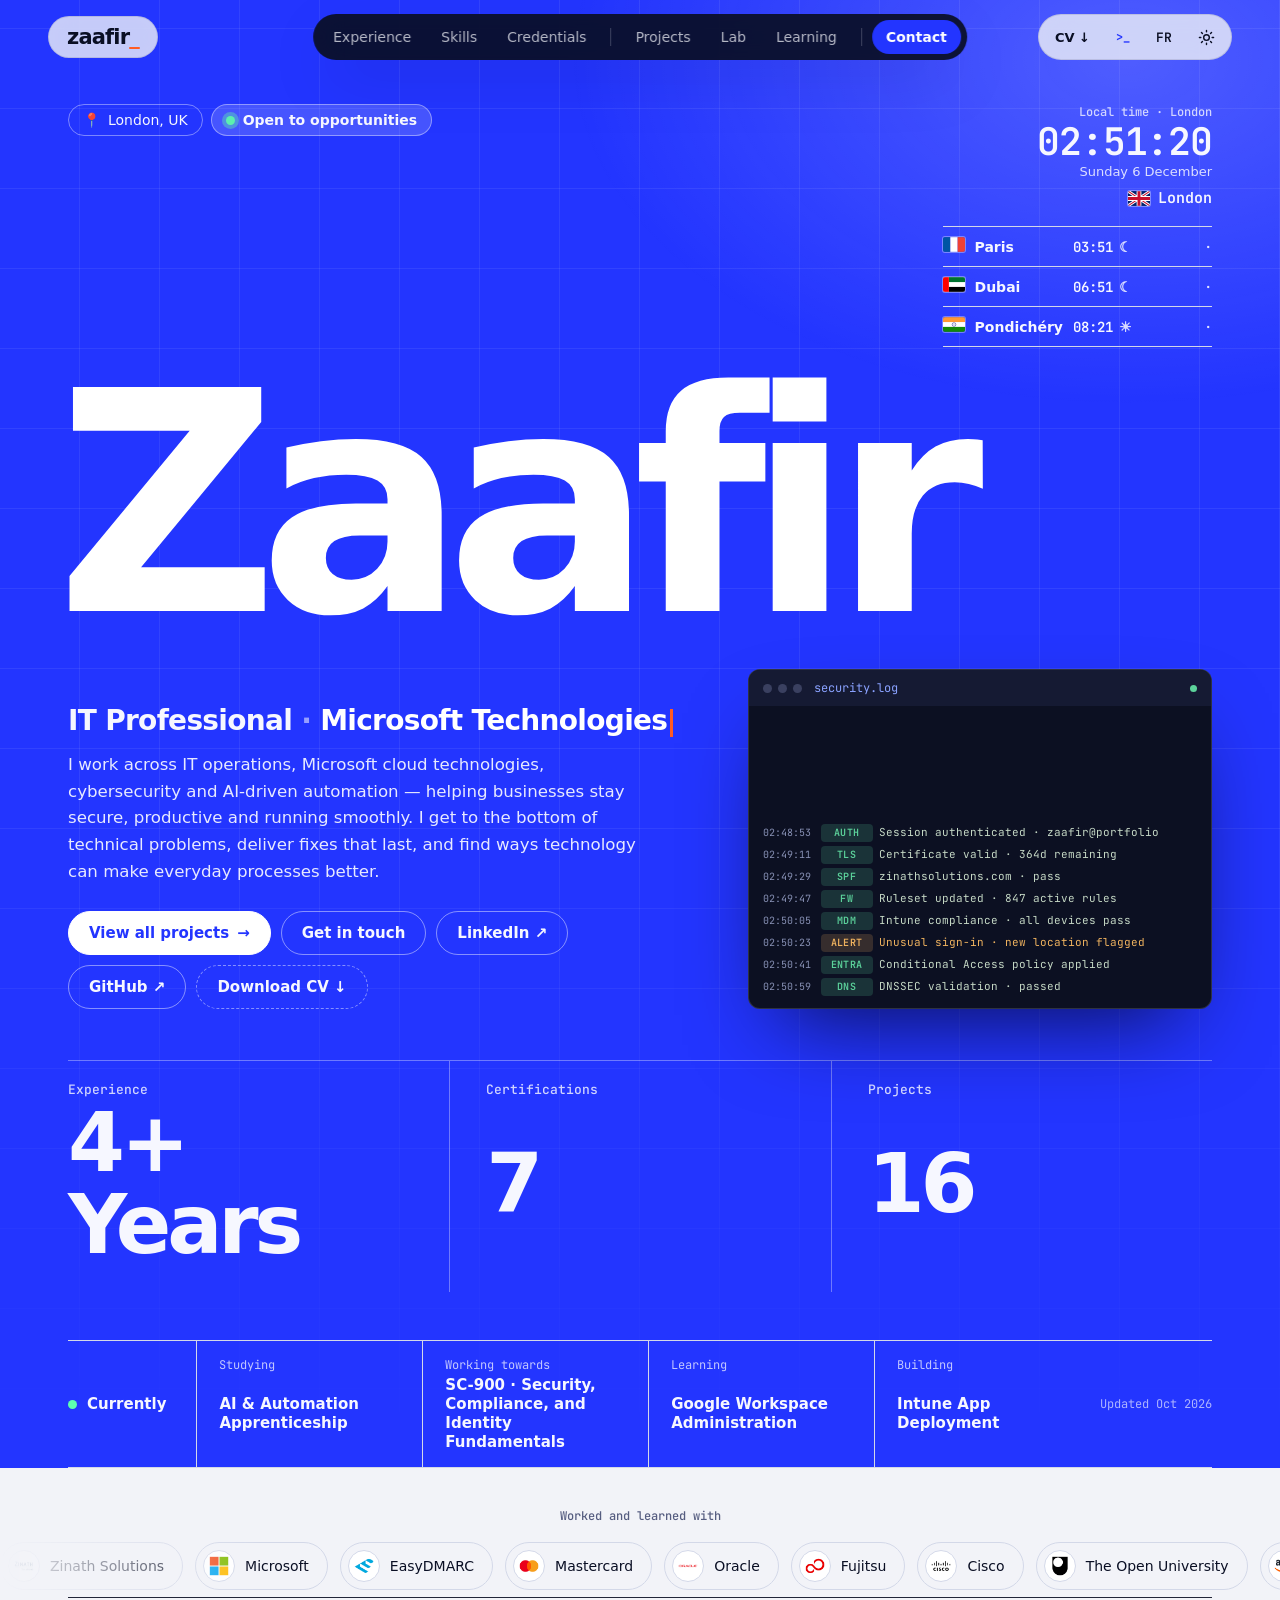
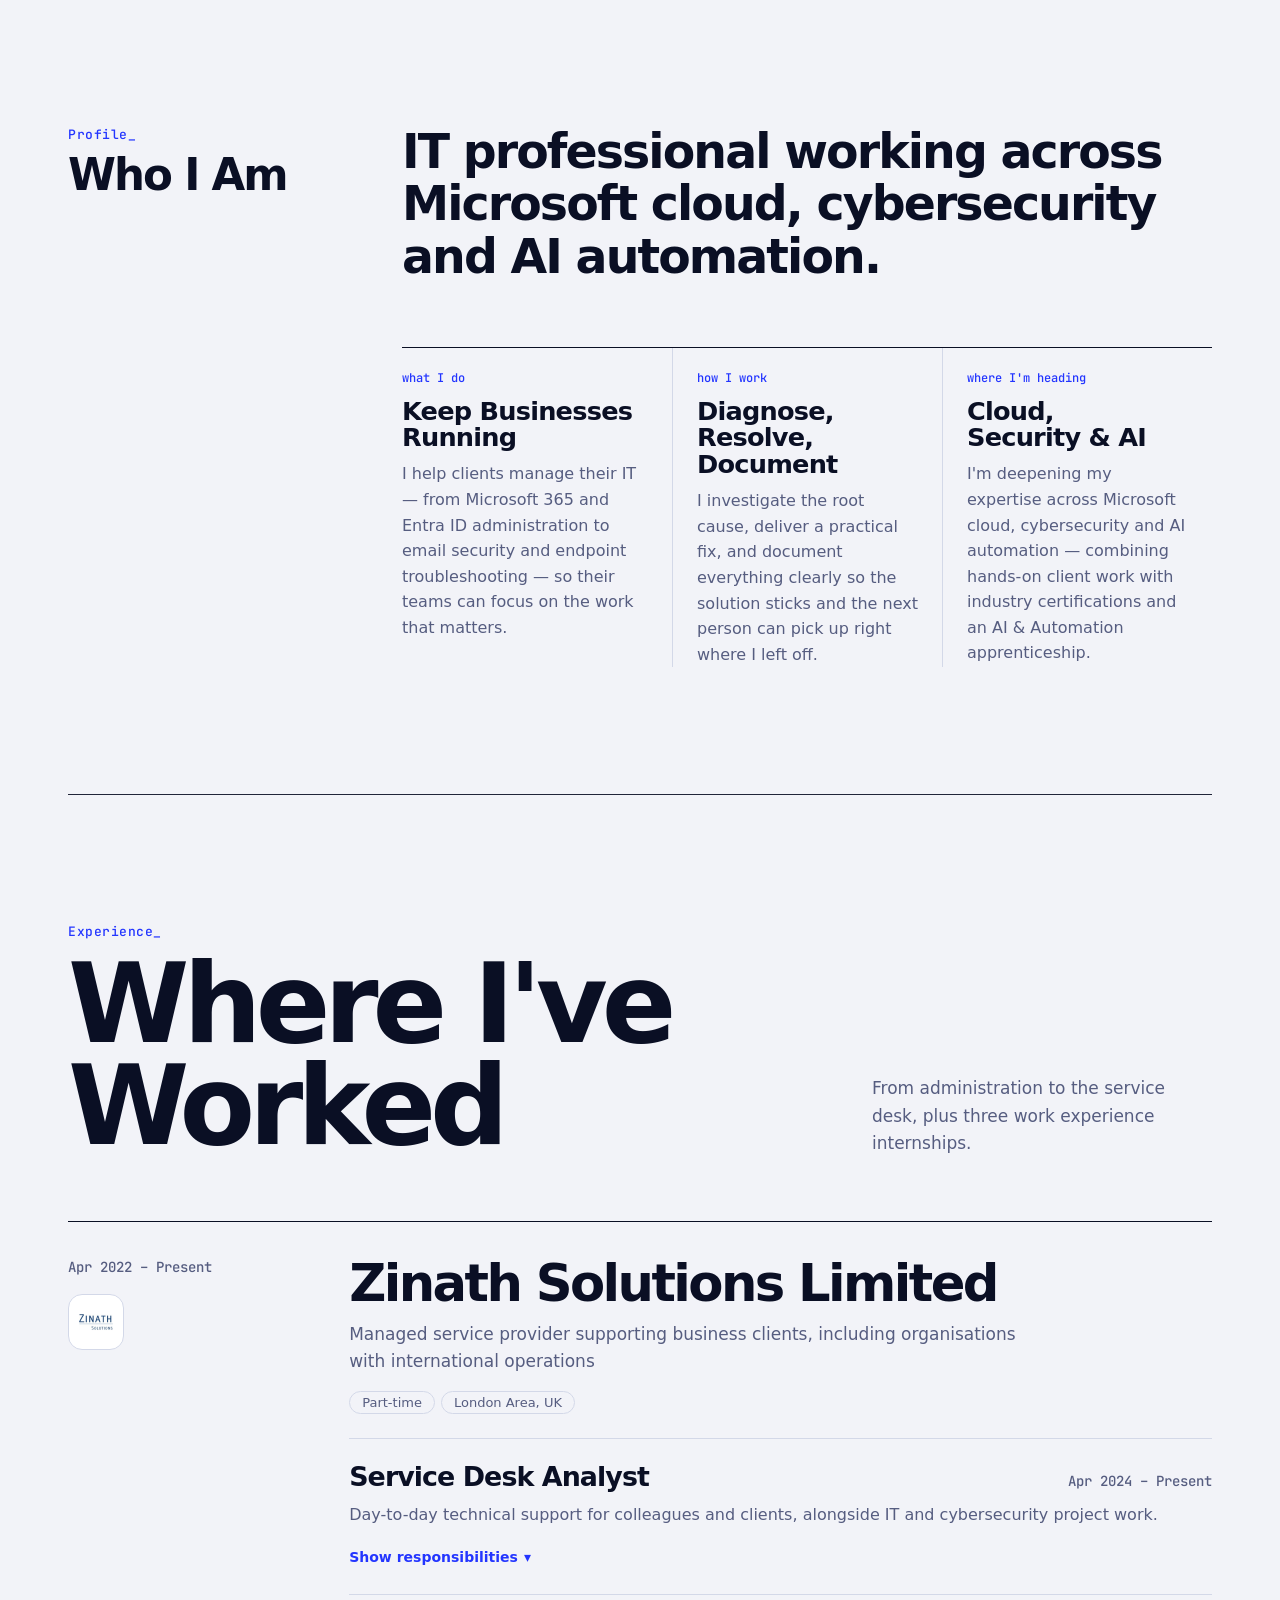
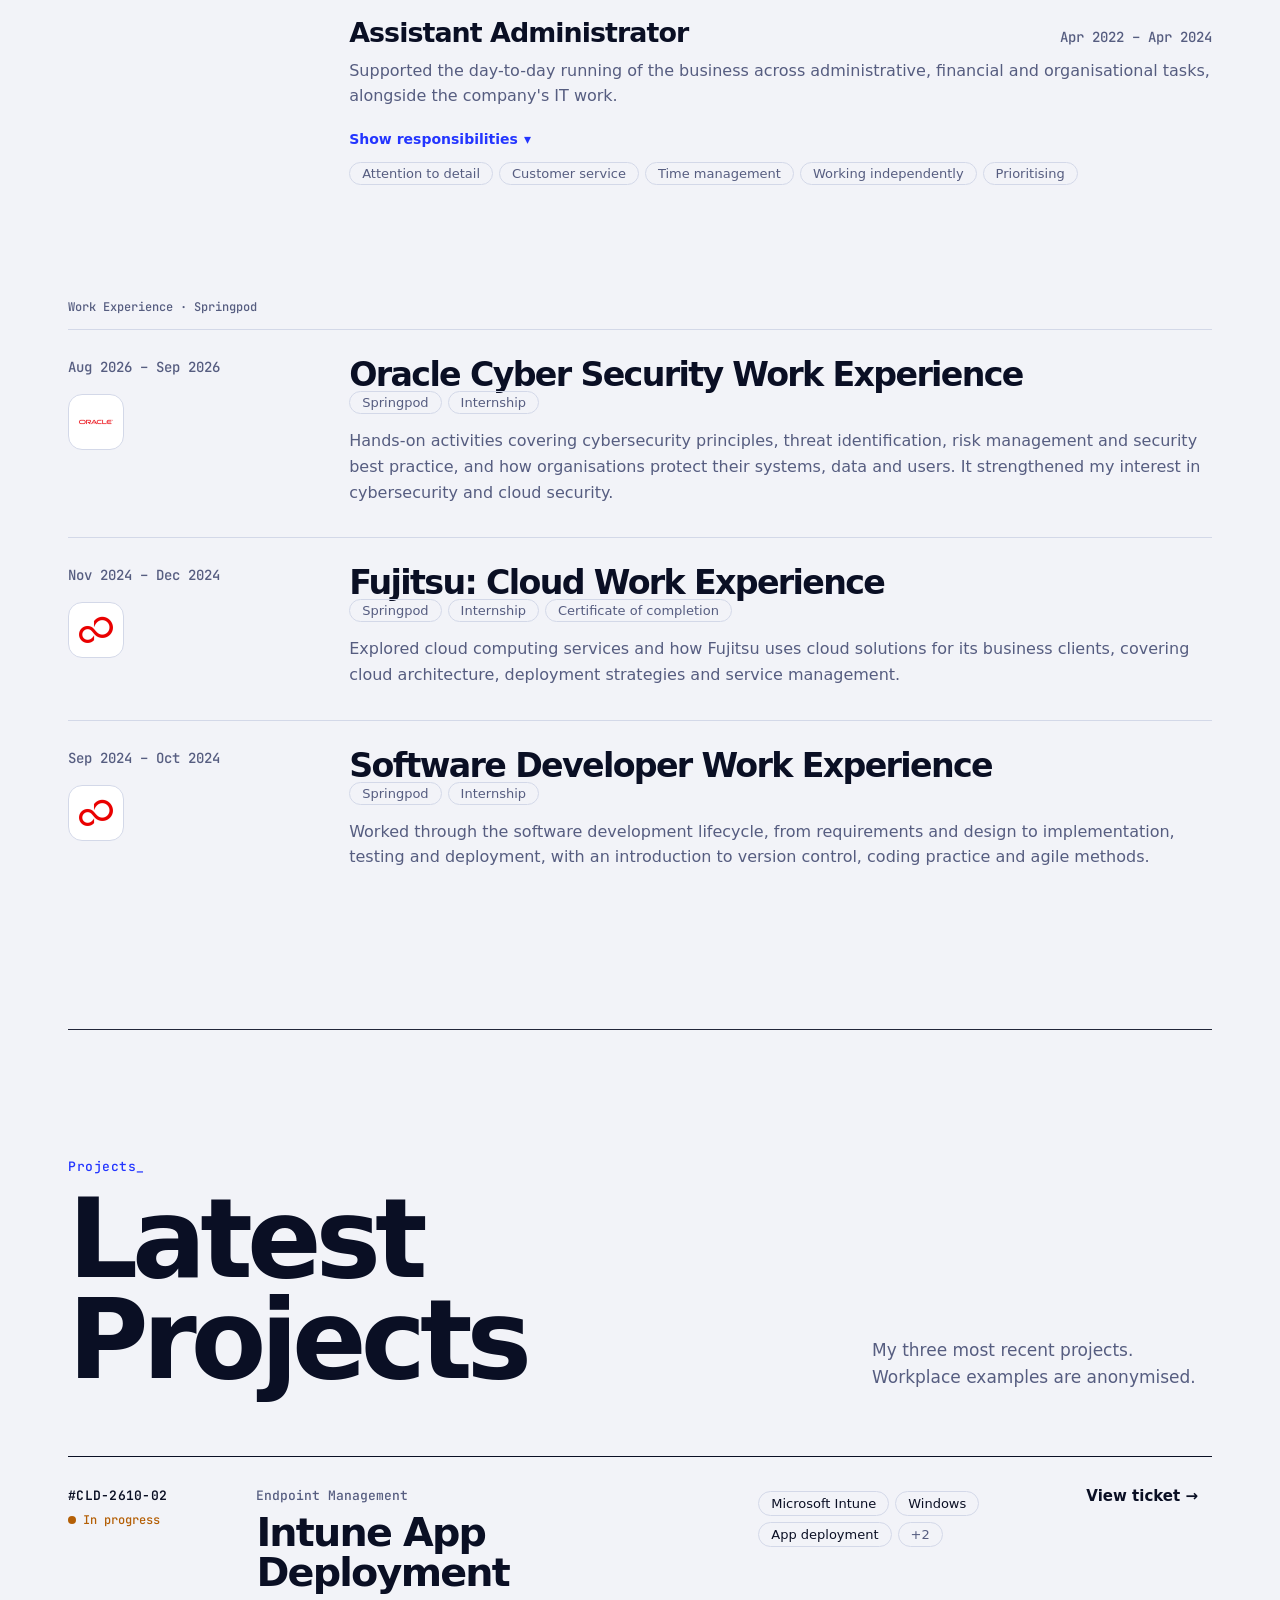
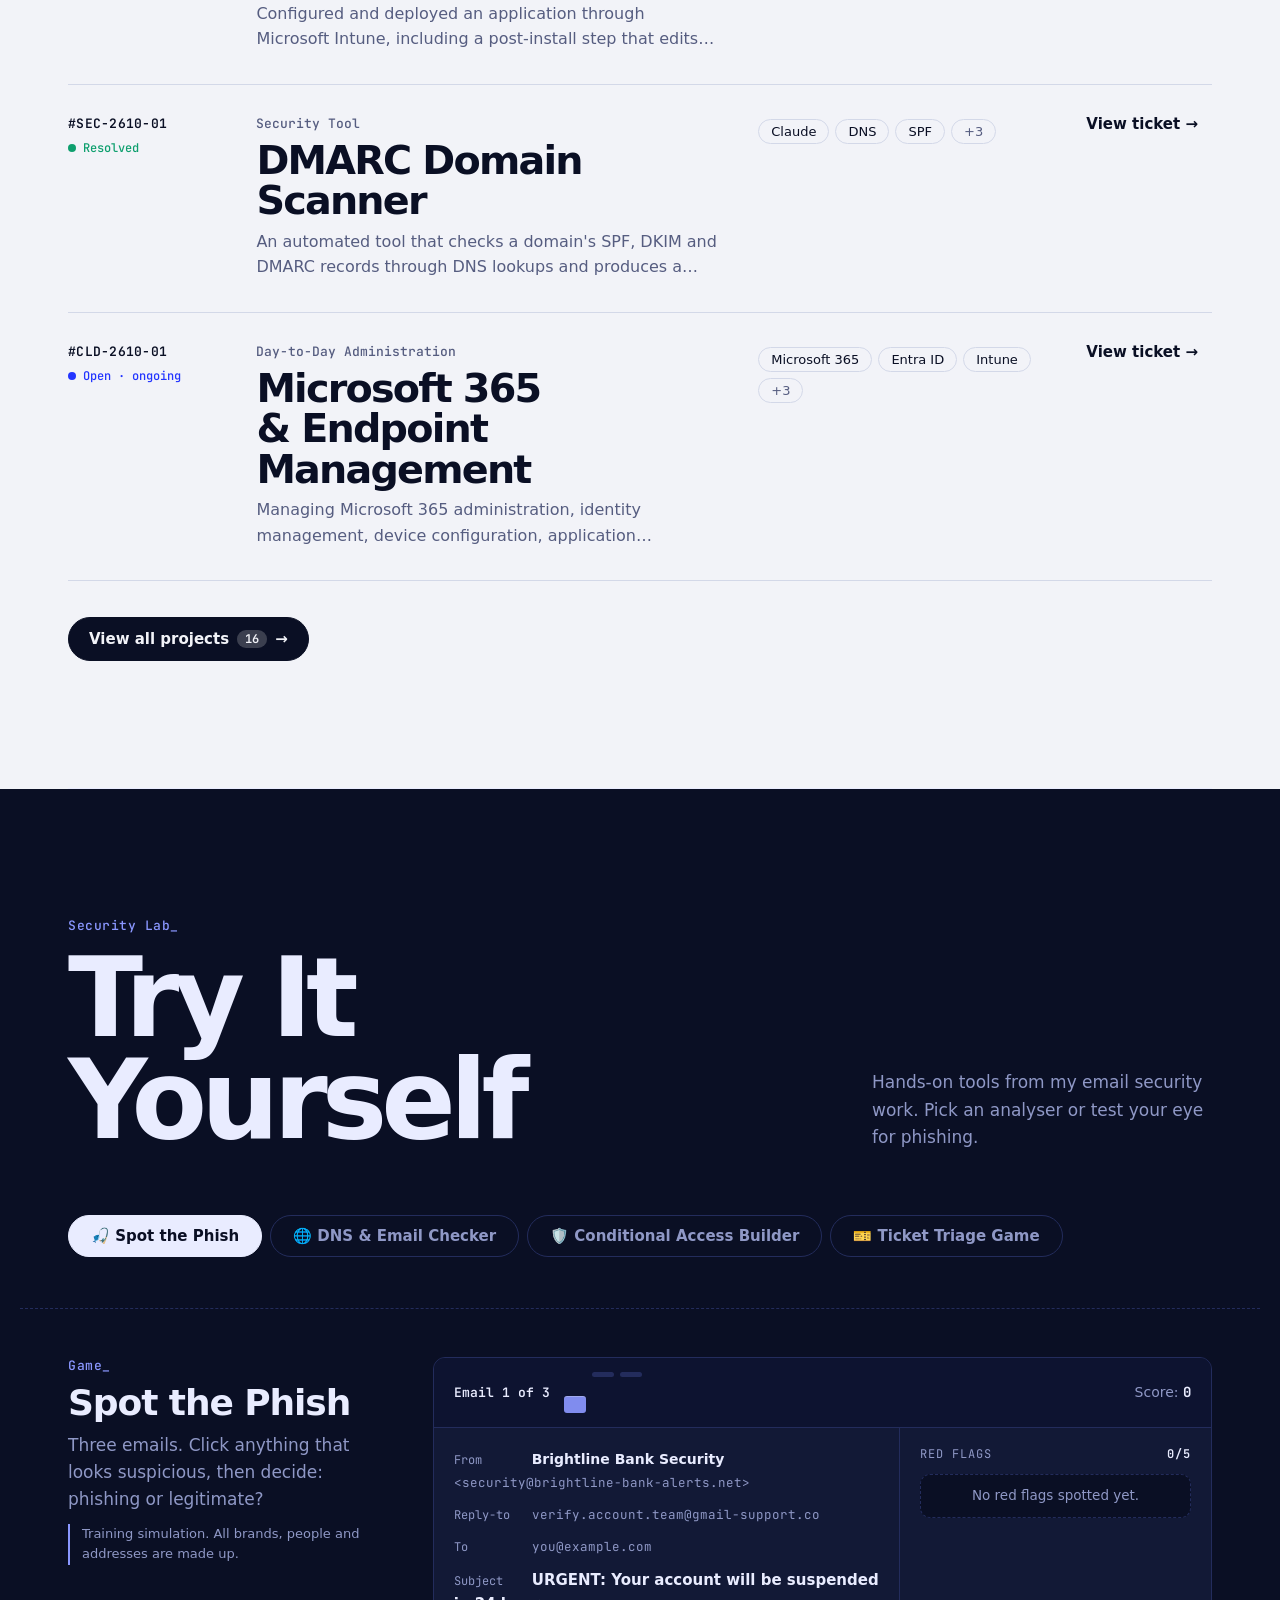
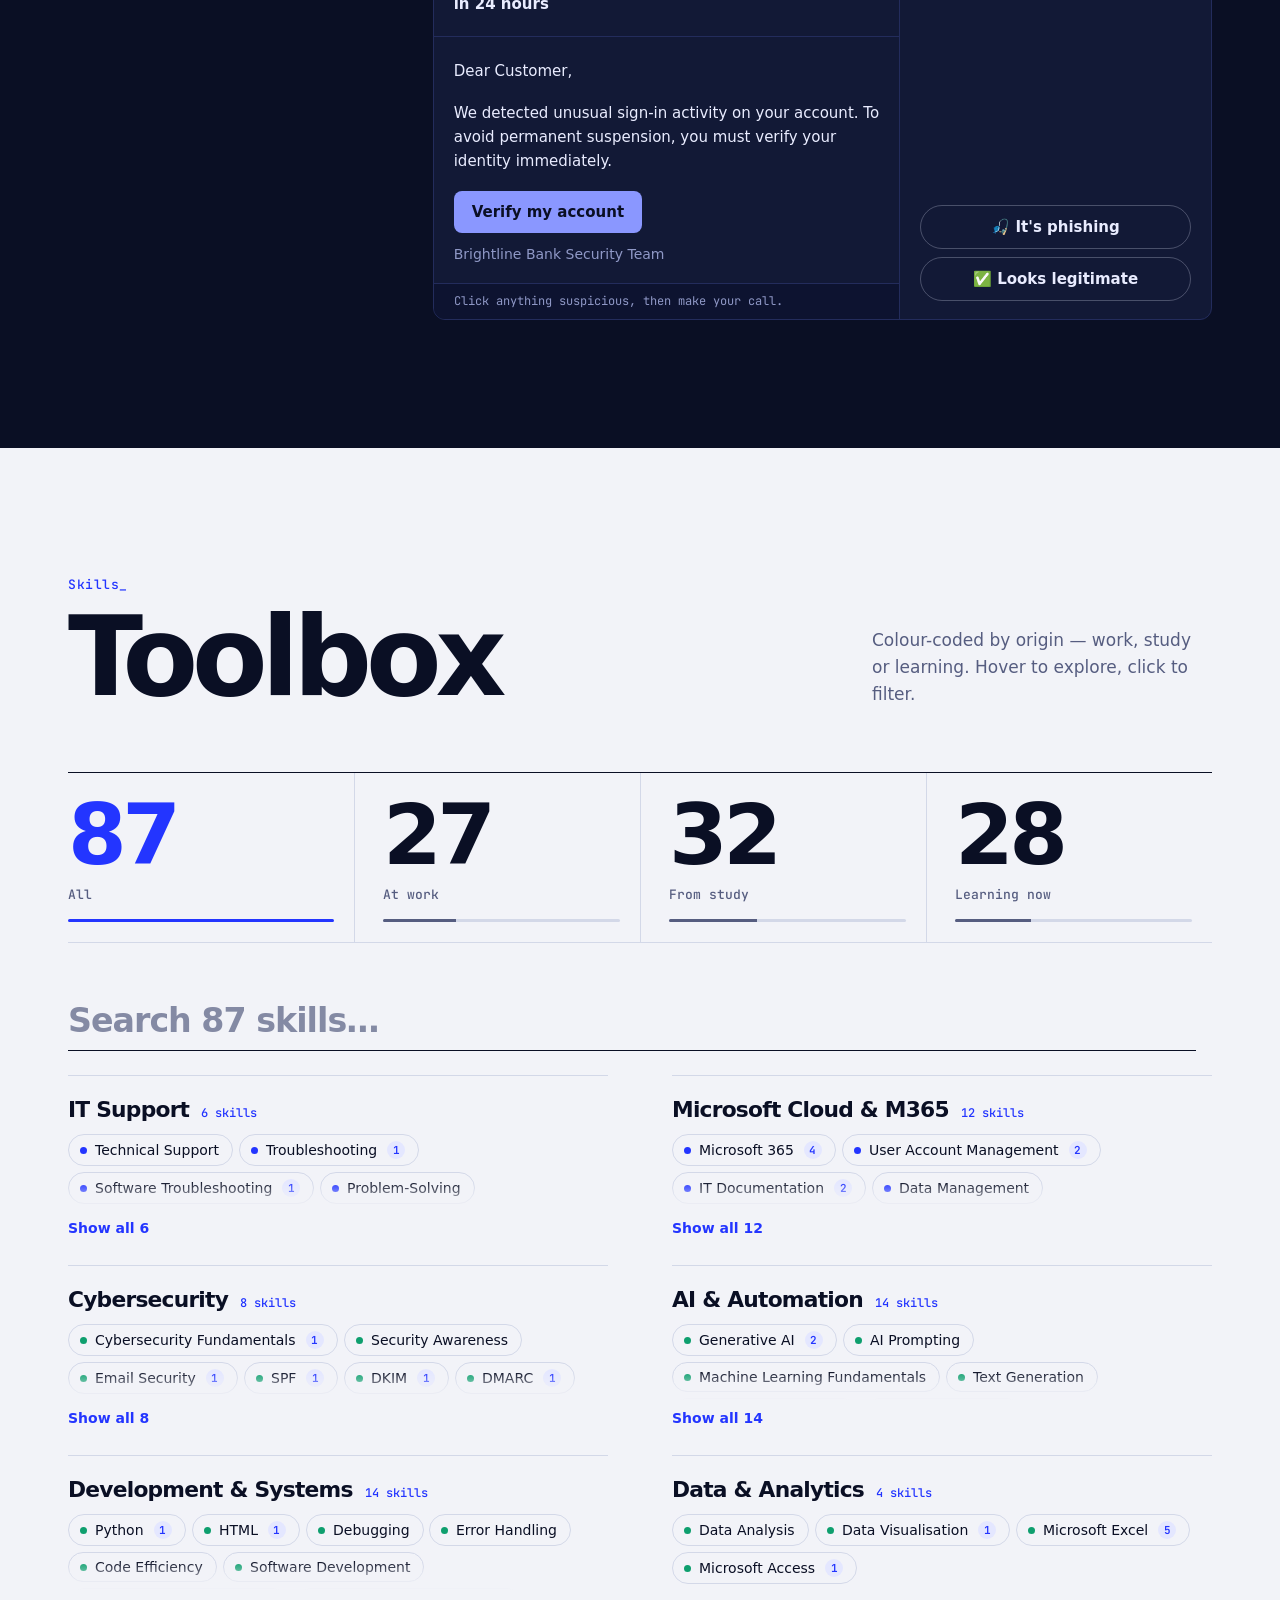
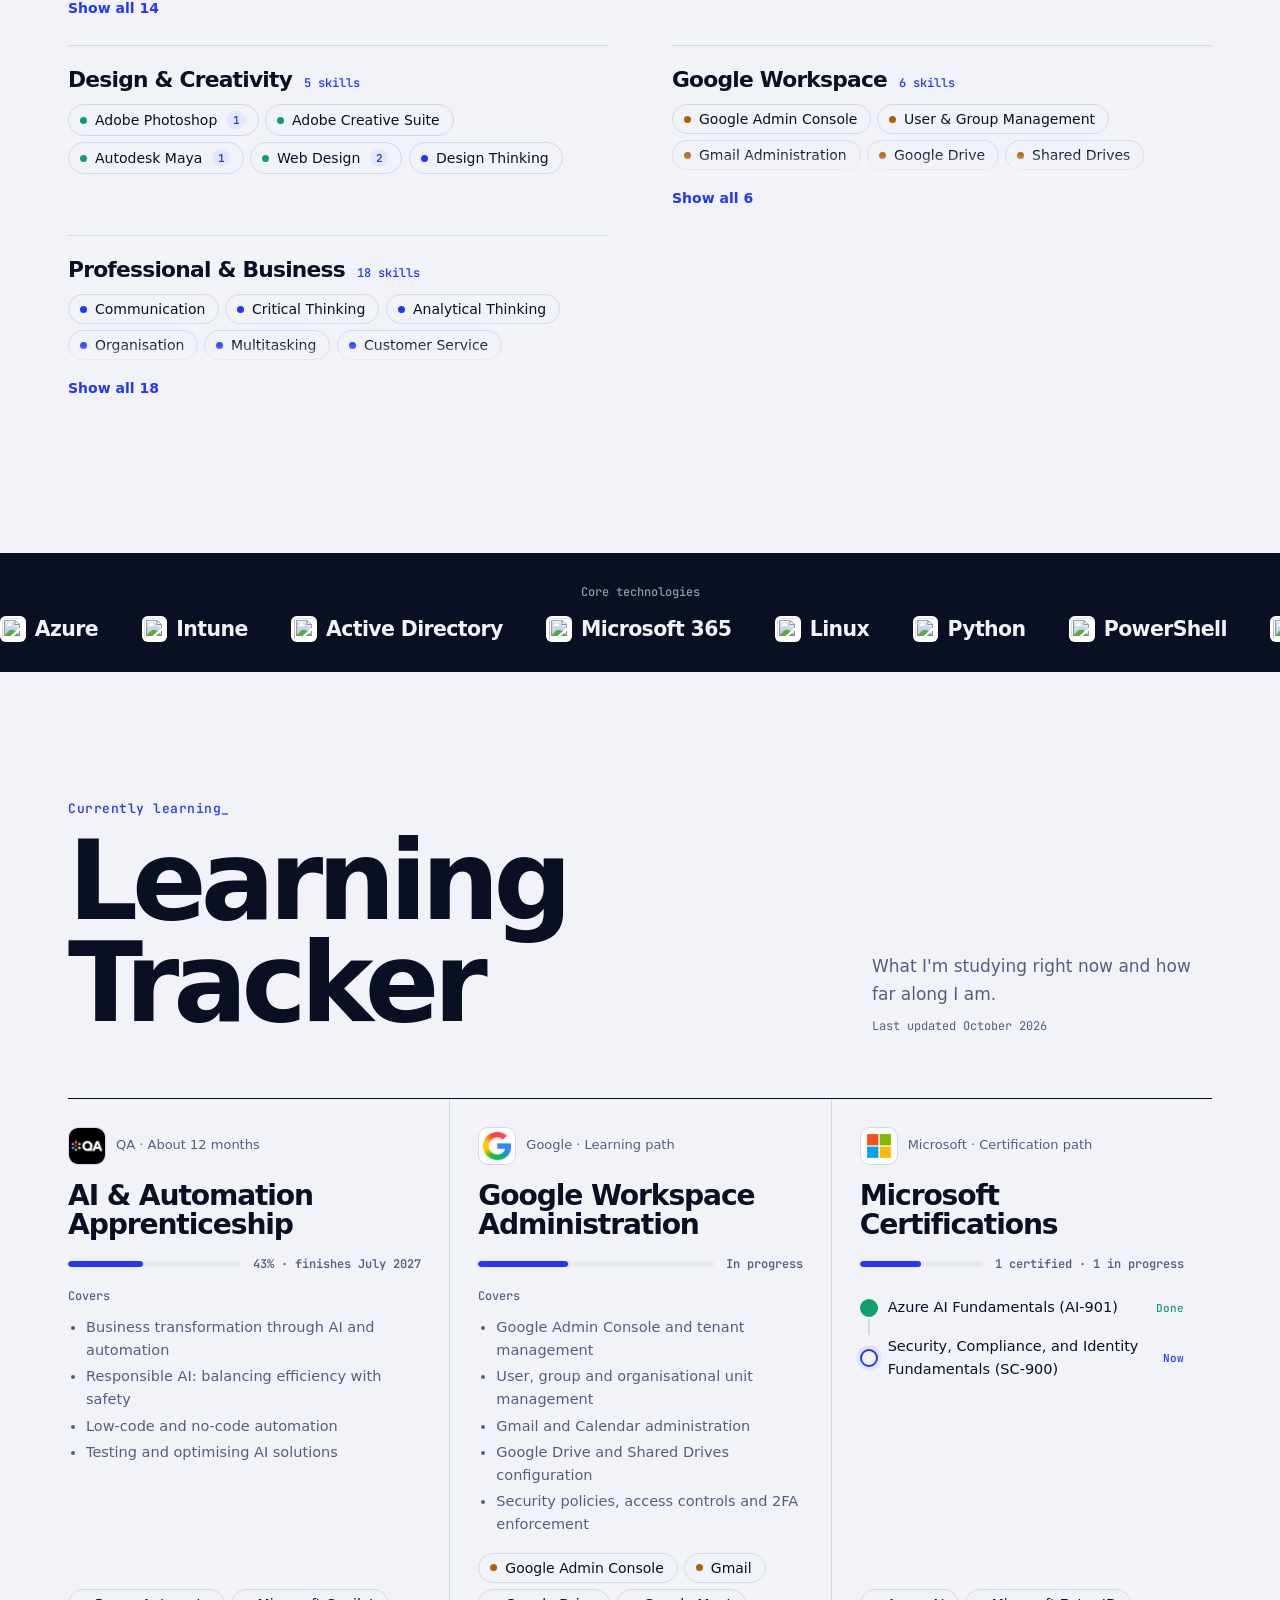
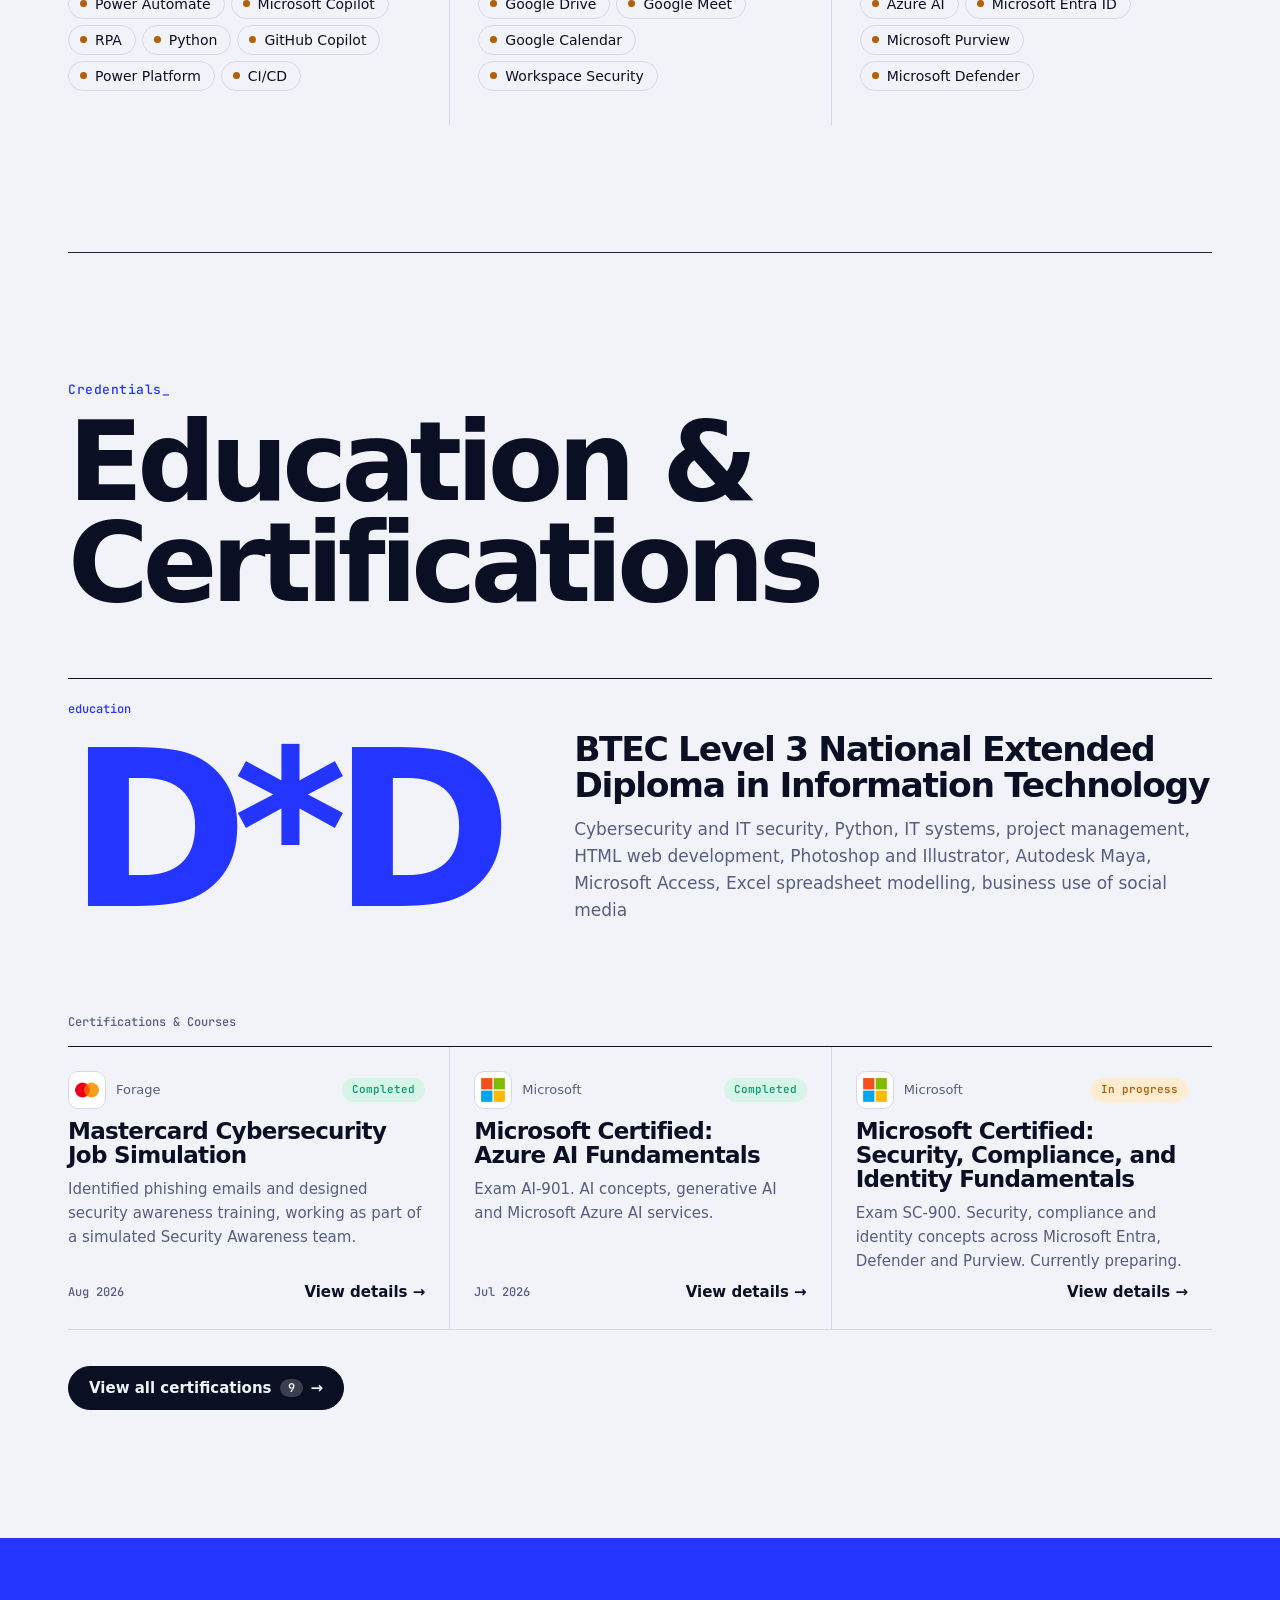
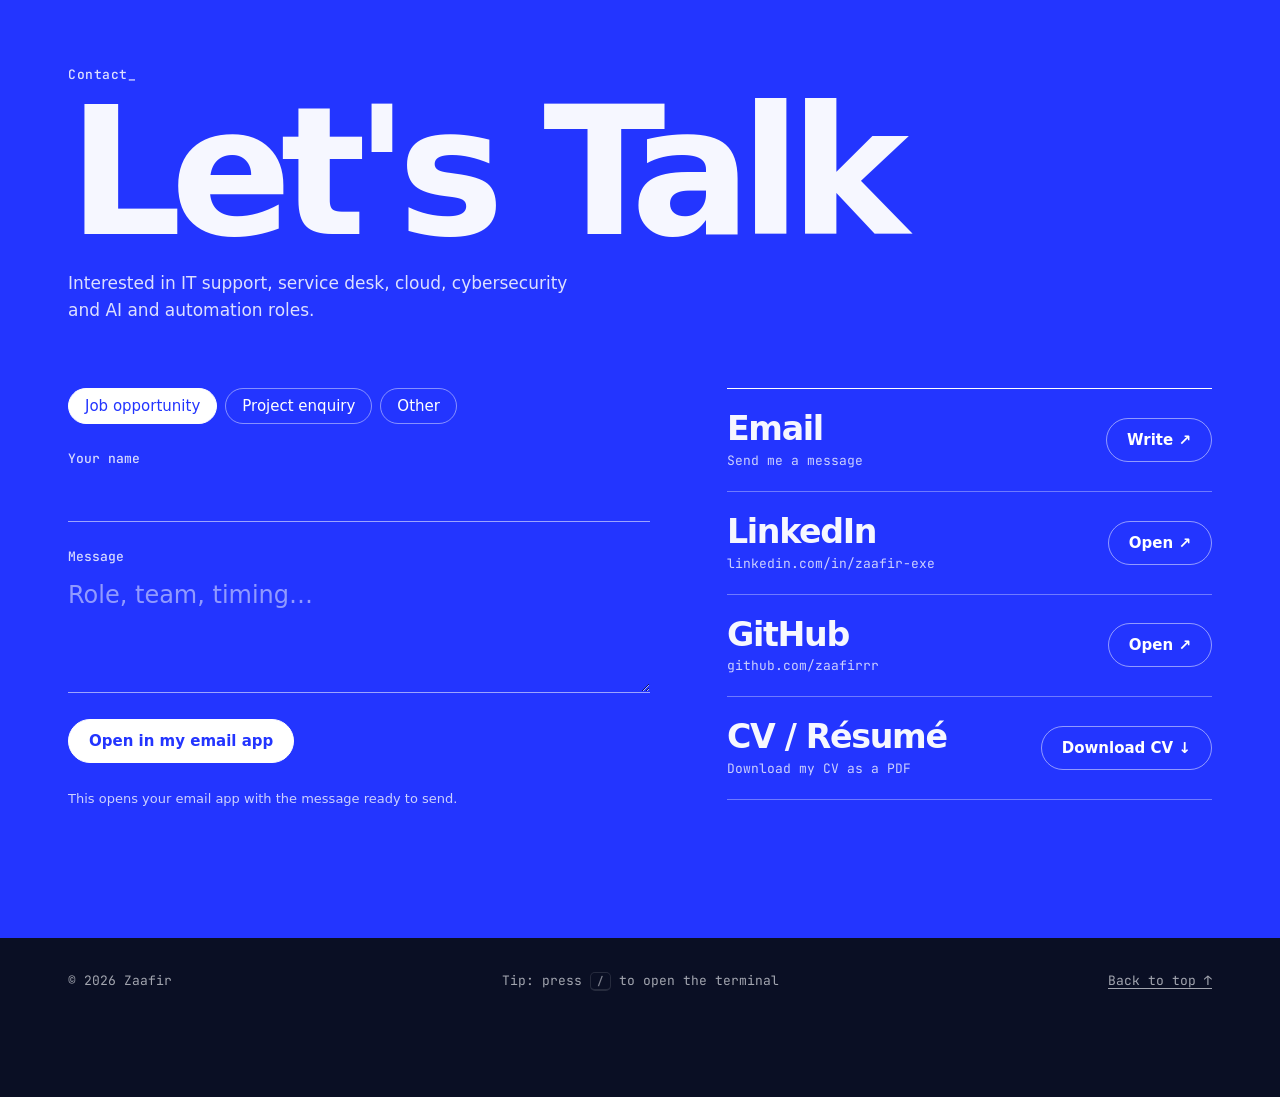
==== commit e75408ba: "Add files via upload" ====
--- a/index.html
+++ b/index.html
@@ -26,8 +26,6 @@
     if(localStorage.getItem('lang')==='fr') document.documentElement.lang='fr';
   }catch(e){} })();
 </script>
-<link rel="preconnect" href="https://api.fontshare.com">
-<link rel="stylesheet" href="https://api.fontshare.com/v2/css?f[]=clash-display@600,700&f[]=clash-grotesk@400,500,600&display=swap">
 <link rel="preconnect" href="https://fonts.googleapis.com">
 <link rel="preconnect" href="https://fonts.gstatic.com" crossorigin>
 <link rel="stylesheet" href="https://fonts.googleapis.com/css2?family=Archivo:wdth,wght@100..125,600..800&family=Instrument+Sans:wght@400..600&family=JetBrains+Mono:wght@400;600&display=swap">
--- a/css/style.css
+++ b/css/style.css
@@ -1,552 +1,253 @@
 /* =====================================================================
-   Zaafir portfolio — styles
-   Layout: one 1040px column. Hero (intro + flip card), profile cards,
-   tabbed journey board, project card grid, contact. Hairline dividers,
-   one restrained blue accent. Light and dark themes share these tokens.
+   Zaafir portfolio — "Signal" design
+   Ultramarine colour field + ink + paper. Giant Archivo type,
+   ruled editorial layouts, a floating dock for navigation, an inverted
+   security lab. Light and dark themes share these tokens.
    ===================================================================== */
 
-/* ---------- Colour and font tokens (light theme) ---------- */
+/* ---------- Tokens ---------- */
 :root{
-  --bg:#fafaf8; --surface:#ffffff; --sunken:#f2f3f5; --ink:#16181d; --muted:#5d6270; --line:#e3e4e8;
-  --accent:#2446c7; --accent-soft:#eaeefb; --on-accent:#ffffff;
-  --ok:#1d7a52; --ok-soft:#e3f2ea; --wip:#a3600f; --wip-soft:#fbefdf; --plan:#5d6270; --plan-soft:#eeeff2;
-  --shadow:0 1px 2px rgba(22,24,29,.04),0 10px 30px -18px rgba(22,24,29,.25);
-  --display:"Bricolage Grotesque",ui-sans-serif,system-ui,sans-serif;
-  --body:"Figtree",ui-sans-serif,system-ui,-apple-system,"Segoe UI",sans-serif;
+  --bg:#f2f3f8; --surface:#ffffff; --sunken:#e8eaf3; --ink:#0a0f24; --muted:#565d80; --line:#d3d8e8;
+  --accent:#2335ff; --accent-soft:#e4e7ff; --on-accent:#ffffff;
+  --signal:#ff5b22;
+  --ok:#0e9f6e; --ok-soft:#d6f4e8; --wip:#b45f06; --wip-soft:#ffecd1; --plan:#5a6180; --plan-soft:#e8eaf3;
+  --field:#2335ff; --on-field:#f6f7ff;
+  --shadow:0 1px 2px rgba(10,15,36,.06),0 18px 40px -22px rgba(10,15,36,.28);
+  --display:"Archivo",ui-sans-serif,system-ui,sans-serif;
+  --body:"Instrument Sans",ui-sans-serif,system-ui,-apple-system,"Segoe UI",sans-serif;
   --mono:"JetBrains Mono",ui-monospace,SFMono-Regular,Menlo,Consolas,monospace;
+  --ease:cubic-bezier(.22,.61,.36,1); --out:cubic-bezier(.16,1,.3,1);
+  --pad:clamp(20px,4vw,48px);
+  /* The terminal and log keep their dark look in both themes, on purpose */
+  --term-bg:#0c1022; --term-bar:#151a33; --term-fg:#dfe5ff; --term-dim:#8790b4; --term-ok:#5cd29b; --term-warn:#f0b35f; --term-bad:#ff7b7b; --term-accent:#8aa2ff;
   color-scheme:light;
 }
-/* Dark theme: follows the device unless the visitor picks a theme */
 @media (prefers-color-scheme: dark){:root:not([data-theme="light"]){
-  --bg:#111317; --surface:#181b21; --sunken:#14161b; --ink:#eceef2; --muted:#9ba1ae; --line:#2a2e37;
-  --accent:#8aa2ff; --accent-soft:#1d2440; --on-accent:#111317;
-  --ok:#5cc996; --ok-soft:#15281f; --wip:#efab55; --wip-soft:#2e2414; --plan:#a3a9b6; --plan-soft:#23262d;
-  --shadow:0 1px 2px rgba(0,0,0,.3),0 12px 30px -18px rgba(0,0,0,.7); color-scheme:dark}}
+  --bg:#070a18; --surface:#0f1430; --sunken:#0a0e24; --ink:#e9ecff; --muted:#8e97c2; --line:#1f2850;
+  --accent:#8794ff; --accent-soft:#161e56; --on-accent:#070a18;
+  --ok:#34d399; --ok-soft:#07281d; --wip:#fbbf24; --wip-soft:#2a1c04; --plan:#9aa3cf; --plan-soft:#161c3d;
+  --shadow:0 2px 4px rgba(0,0,0,.5),0 18px 40px -18px rgba(0,0,0,.85);
+  color-scheme:dark}}
 :root[data-theme="dark"]{
-  --bg:#111317; --surface:#181b21; --sunken:#14161b; --ink:#eceef2; --muted:#9ba1ae; --line:#2a2e37;
-  --accent:#8aa2ff; --accent-soft:#1d2440; --on-accent:#111317;
-  --ok:#5cc996; --ok-soft:#15281f; --wip:#efab55; --wip-soft:#2e2414; --plan:#a3a9b6; --plan-soft:#23262d;
-  --shadow:0 1px 2px rgba(0,0,0,.3),0 12px 30px -18px rgba(0,0,0,.7); color-scheme:dark}
+  --bg:#070a18; --surface:#0f1430; --sunken:#0a0e24; --ink:#e9ecff; --muted:#8e97c2; --line:#1f2850;
+  --accent:#8794ff; --accent-soft:#161e56; --on-accent:#070a18;
+  --ok:#34d399; --ok-soft:#07281d; --wip:#fbbf24; --wip-soft:#2a1c04; --plan:#9aa3cf; --plan-soft:#161c3d;
+  --shadow:0 2px 4px rgba(0,0,0,.5),0 18px 40px -18px rgba(0,0,0,.85);
+  color-scheme:dark}
+:root[data-theme="light"]{color-scheme:light}
 
 /* ---------- Base ---------- */
 *{box-sizing:border-box}
-html{scroll-behavior:smooth;scroll-padding-top:72px}
-body{margin:0;background:var(--bg);color:var(--ink);font-family:var(--body);font-size:16px;line-height:1.6;transition:background-color .25s,color .25s}
+html{scroll-behavior:smooth;scroll-padding-top:24px}
+body{margin:0;background:var(--bg);color:var(--ink);font-family:var(--body);font-size:17px;line-height:1.6;-webkit-font-smoothing:antialiased;transition:background-color .3s,color .3s}
 img{max-width:100%}
 [hidden]{display:none!important}
-a{color:var(--accent);text-underline-offset:3px}
-h1,h2,h3,h4{font-family:var(--display);line-height:1.15;text-wrap:balance;margin:0}
+a{color:inherit;text-underline-offset:3px}
+h1,h2,h3,h4,h5{font-family:var(--display);line-height:1.05;letter-spacing:-.03em;text-wrap:balance;margin:0;font-weight:700}
 p{margin:0}
 ul{margin:0;padding-left:18px;display:grid;gap:5px}
-:focus-visible{outline:2px solid var(--accent);outline-offset:3px;border-radius:6px}
-.wrap{max-width:1040px;margin:0 auto;padding-inline:20px}
-.skip{position:absolute;left:-999px;top:8px;background:var(--ink);color:var(--bg);padding:8px 12px;border-radius:8px;z-index:20}
+:focus-visible{outline:2px solid var(--accent);outline-offset:3px;border-radius:4px}
+.wrap{max-width:1240px;margin:0 auto;padding-inline:var(--pad)}
+.skip{position:absolute;left:-999px;top:8px;background:var(--ink);color:var(--bg);padding:8px 12px;border-radius:8px;z-index:60}
 .skip:focus{left:12px}
-
-/* ---------- Navigation ---------- */
-nav{position:sticky;top:0;z-index:10;background:color-mix(in srgb,var(--bg) 86%,transparent);backdrop-filter:blur(10px);border-bottom:1px solid var(--line)}
-nav .wrap{display:flex;align-items:center;gap:16px;padding-block:12px}
-.brand{font-family:var(--mono);font-weight:600;color:var(--ink);text-decoration:none;display:flex;align-items:center;gap:10px;white-space:nowrap}
-.brand small{font-family:var(--body);font-weight:500;font-size:12px;color:var(--ok);background:var(--ok-soft);padding:2px 8px;border-radius:999px}
-.links{display:flex;gap:6px;margin-left:auto;align-items:center}
-.nav-group{position:relative;display:flex;align-items:center;gap:4px;padding:4px 6px;border-radius:10px;transition:background-color .25s}
-.nav-group:hover{background:var(--sunken)}
-.nav-label{font-family:var(--mono);font-size:10px;letter-spacing:.08em;text-transform:uppercase;color:var(--accent);padding:0 4px;pointer-events:none;user-select:none}
-.links a{color:var(--muted);text-decoration:none;font-size:13px;font-weight:500;padding:4px 8px;border-radius:7px;transition:color .2s,background-color .2s}
-.links a:hover{color:var(--ink);background:var(--accent-soft)}
-.links a.active{color:var(--ink);font-weight:600}
-.nav-cta{font-weight:600!important;color:var(--accent)!important;border:1px solid var(--accent);padding:5px 14px!important;border-radius:999px!important;transition:background-color .2s,color .2s}
-.nav-cta:hover{background:var(--accent)!important;color:var(--on-accent,var(--bg))!important}
-.controls{display:flex;gap:6px;align-items:center}
-.icon-btn{height:36px;min-width:36px;padding:0 10px;display:inline-flex;align-items:center;justify-content:center;gap:6px;border:1px solid var(--line);border-radius:9px;background:var(--surface);color:var(--ink);cursor:pointer;font:600 13px var(--mono)}
-.icon-btn:hover{border-color:var(--muted)}
-.icon-btn svg{width:17px;height:17px}
-
-/* Hamburger button — hidden on desktop */
-.burger{display:none;width:36px;height:36px;border:1px solid var(--line);border-radius:9px;background:var(--surface);cursor:pointer;position:relative;flex:none}
-.burger span{display:block;position:absolute;left:8px;right:8px;height:2px;background:var(--ink);border-radius:2px;transition:transform .3s var(--ease),opacity .2s}
-.burger span:nth-child(1){top:10px}
-.burger span:nth-child(2){top:16px}
-.burger span:nth-child(3){top:22px}
-.burger[aria-expanded="true"] span:nth-child(1){transform:translateY(6px) rotate(45deg)}
-.burger[aria-expanded="true"] span:nth-child(2){opacity:0}
-.burger[aria-expanded="true"] span:nth-child(3){transform:translateY(-6px) rotate(-45deg)}
-
-/* Mobile drawer */
-.drawer-overlay{position:fixed;inset:0;z-index:19;background:rgba(10,12,18,.5);backdrop-filter:blur(4px);opacity:0;pointer-events:none;transition:opacity .35s var(--ease)}
-.drawer-overlay.open{opacity:1;pointer-events:auto}
-.drawer{position:fixed;top:0;right:0;bottom:0;width:min(320px,85vw);z-index:20;background:var(--bg);border-left:1px solid var(--line);box-shadow:-20px 0 60px -20px rgba(0,0,0,.3);display:flex;flex-direction:column;transform:translateX(100%);transition:transform .35s var(--ease)}
-.drawer.open{transform:translateX(0)}
-.drawer-head{display:flex;justify-content:space-between;align-items:center;padding:16px 20px;border-bottom:1px solid var(--line)}
-.drawer-close{width:36px;height:36px;border-radius:50%;border:1px solid var(--line);background:var(--surface);color:var(--ink);cursor:pointer;font-size:20px;line-height:1;display:grid;place-items:center;transition:transform .3s var(--ease)}
-.drawer-close:hover{transform:rotate(90deg)}
-.drawer-nav{flex:1;overflow-y:auto;padding:20px}
-.drawer-group{margin-bottom:24px}
-.drawer-label{display:block;font-family:var(--mono);font-size:11px;letter-spacing:.1em;text-transform:uppercase;color:var(--accent);margin-bottom:8px;padding-left:12px}
-.drawer-nav a{display:block;padding:10px 12px;border-radius:10px;color:var(--ink);text-decoration:none;font-size:15px;font-weight:500;transition:background-color .2s,padding-left .2s}
-.drawer-nav a:hover,.drawer-nav a.active{background:var(--accent-soft);padding-left:18px}
-.drawer-nav a.active{font-weight:600;color:var(--accent)}
-.drawer-foot{padding:16px 20px;border-top:1px solid var(--line);display:flex;align-items:center;justify-content:space-between;gap:10px}
-.drawer-foot .cmd-btn{flex:1}
-.drawer-toggles{display:flex;gap:6px}
-
-/* ---------- Shared bits ---------- */
-section{padding-block:72px;border-top:1px solid var(--line)}
-.head{display:grid;gap:8px;margin-bottom:32px;max-width:640px}
-.head h2{font-size:clamp(28px,4vw,40px)}
-.head p{color:var(--muted)}
-.eyebrow{font-family:var(--mono);font-size:12px;letter-spacing:.12em;text-transform:uppercase;color:var(--accent)}
-.btn{display:inline-flex;align-items:center;gap:7px;padding:10px 16px;border-radius:10px;font:600 15px var(--body);text-decoration:none;border:1px solid var(--line);color:var(--ink);background:var(--surface);cursor:pointer;transition:transform .15s,border-color .15s}
-.btn:hover{border-color:var(--muted);transform:translateY(-1px)}
+main>section{position:relative;padding-block:clamp(72px,10vw,148px)}
+kbd{font:600 11px var(--mono);padding:1px 6px;border-radius:5px;border:1px solid color-mix(in srgb,currentColor 25%,transparent);border-bottom-width:2px;opacity:.75}
+.progress{position:fixed;top:0;left:0;height:3px;width:100%;transform-origin:left;transform:scaleX(var(--p,0));background:var(--signal);z-index:70}
+@keyframes blink{50%{opacity:0}}
+@keyframes fade{from{opacity:.4;transform:translateY(4px)}to{opacity:1;transform:none}}
+@keyframes pulse{0%,100%{opacity:.4}50%{opacity:1}}
+@keyframes ping{0%{transform:scale(1);opacity:.4}70%{transform:scale(2.4);opacity:0}100%{transform:scale(2.4);opacity:0}}
+@keyframes marquee{to{transform:translateX(-50%)}}
+@keyframes ind{0%{transform:translateX(-100%)}100%{transform:translateX(270%)}}
+@keyframes chip-in{from{opacity:0;transform:translateY(6px) scale(.95)}to{opacity:1;transform:none}}
+
+/* ---------- Shared atoms ---------- */
+.eyebrow{font:500 13px var(--mono);letter-spacing:.04em;color:var(--accent)}
+.btn{display:inline-flex;align-items:center;gap:8px;padding:12px 20px;border-radius:999px;font:600 15px var(--body);text-decoration:none;border:1.5px solid color-mix(in srgb,currentColor 26%,transparent);color:var(--ink);background:transparent;cursor:pointer;transition:transform .3s var(--out),scale .12s,background-color .25s,color .25s,border-color .25s}
+.btn:hover{border-color:currentColor}
+.btn:active{scale:.96}
 .btn.primary{background:var(--ink);color:var(--bg);border-color:var(--ink)}
+.btn.primary:hover{background:var(--accent);border-color:var(--accent);color:#fff}
 .btn svg{width:16px;height:16px}
-.pill{font-family:var(--mono);font-size:11px;font-weight:600;padding:2px 9px;border-radius:999px;white-space:nowrap}
+.btn-cv{border-color:var(--accent);color:var(--accent)}
+.btn-cv:hover{background:var(--accent-soft)}
+.linkbtn{border:0;background:none;padding:0;color:var(--accent);font:600 14px var(--body);cursor:pointer}
+.pill{font-family:var(--mono);font-size:11px;font-weight:600;padding:3px 10px;border-radius:999px;white-space:nowrap}
 .s-done{background:var(--ok-soft);color:var(--ok)}
 .s-wip{background:var(--wip-soft);color:var(--wip)}
 .s-plan{background:var(--plan-soft);color:var(--plan)}
 .s-ongoing{background:var(--accent-soft);color:var(--accent)}
-.tags{display:flex;gap:6px;flex-wrap:wrap}
-.tag{font-family:var(--mono);font-size:12px;padding:2px 8px;border-radius:6px;background:var(--accent-soft);color:var(--accent)}
-.c{font-size:13px;padding:3px 9px;border-radius:6px;border:1px solid transparent}
-.c.w{background:var(--accent-soft);color:var(--accent)}
-.c.s{border-color:var(--line);color:var(--ink)}
-.c.l{border:1px dashed var(--muted);color:var(--muted)}
-.chips{display:flex;flex-wrap:wrap;gap:6px}
-
-/* ---------- Hero ---------- */
-.hero{display:grid;grid-template-columns:1.35fr 1fr;gap:56px;align-items:center;padding-block:64px 72px}
-.hero>*{min-width:0}
-.badges{display:flex;gap:8px;flex-wrap:wrap;margin-bottom:18px}
-.badge{font-size:13px;padding:4px 11px;border-radius:999px;border:1px solid var(--line);background:var(--surface);color:var(--muted)}
-.badge.live{color:var(--ok);background:var(--ok-soft);border-color:transparent}
-.badge.live::before{content:"";display:inline-block;width:7px;height:7px;border-radius:50%;background:var(--ok);margin-right:7px;vertical-align:1px;animation:pulse 2.4s infinite}
-@keyframes pulse{50%{opacity:.35}}
-.hero h1{font-size:clamp(56px,10vw,104px);font-weight:800;letter-spacing:-.03em}
-.headline{font-family:var(--mono);font-size:14px;color:var(--muted);margin:12px 0 20px;display:flex;flex-wrap:wrap;gap:4px 10px}
-.headline span+span::before{content:"/";margin-right:10px;color:var(--line)}
-.lede{font-size:18px;max-width:56ch}
-.now{margin-top:14px;font-size:15px;color:var(--muted)}
-.now b{color:var(--ink);font-weight:600}
-.stats{display:grid;grid-template-columns:repeat(3,1fr);gap:10px;margin:26px 0}
-.stat{display:grid;gap:2px;padding:12px 14px;border:1px solid var(--line);border-radius:12px;background:var(--surface);text-decoration:none;color:var(--ink);transition:border-color .15s,transform .15s}
-.stat:hover{border-color:var(--accent);transform:translateY(-2px)}
-.stat span{font-size:12px;color:var(--muted)}
-.stat b{font-family:var(--display);font-size:22px;line-height:1.1}
-.ctas{display:flex;gap:10px;flex-wrap:wrap}
-
-/* Flip card */
-.flip{perspective:1200px;width:100%;max-width:360px;justify-self:center;aspect-ratio:4/5;cursor:pointer;background:none;border:0;padding:0;font:inherit;color:inherit;text-align:left}
-.flip-inner{position:relative;width:100%;height:100%;transition:transform .7s cubic-bezier(.2,.7,.2,1);transform-style:preserve-3d}
-.flip.flipped .flip-inner{transform:rotateY(180deg)}
-.face{position:absolute;inset:0;backface-visibility:hidden;-webkit-backface-visibility:hidden;border-radius:20px;border:1px solid var(--line);background:var(--surface);box-shadow:var(--shadow);padding:24px;display:flex;flex-direction:column}
-.face.back{transform:rotateY(180deg)}
-.monogram{flex:1;border-radius:14px;background:
-  radial-gradient(circle at 30% 25%,color-mix(in srgb,var(--accent) 22%,transparent),transparent 60%),
-  repeating-linear-gradient(0deg,transparent 0 23px,color-mix(in srgb,var(--line) 70%,transparent) 23px 24px),
-  repeating-linear-gradient(90deg,transparent 0 23px,color-mix(in srgb,var(--line) 70%,transparent) 23px 24px),
-  var(--sunken);display:grid;place-items:center;font-family:var(--display);font-weight:800;font-size:128px;color:var(--ink);letter-spacing:-.04em}
-.face-meta{display:flex;flex-direction:column;gap:10px;margin-top:18px}
-.face-meta>div{min-width:0}
-.face-meta b{font-family:var(--display);font-size:20px;display:block}
-.face-meta div span{display:block;font-size:13px;color:var(--muted)}
-.face-meta .hint{align-self:flex-end}
-.hint{font-family:var(--mono);font-size:11px;color:var(--muted);white-space:nowrap}
-.back h3{font-size:22px;margin-bottom:4px}
-.back>p{color:var(--muted);font-size:14px;margin-bottom:18px}
-.back-links{display:grid;gap:8px}
-.back-links a{display:flex;justify-content:space-between;align-items:center;gap:10px;padding:12px 14px;border:1px solid var(--line);border-radius:10px;text-decoration:none;color:var(--ink);font-weight:600;font-size:15px}
-.back-links a:hover{border-color:var(--accent)}
-.back-links a span{font-family:var(--mono);font-weight:400;font-size:12px;color:var(--muted);overflow:hidden;text-overflow:ellipsis;white-space:nowrap}
-.back .hint{margin-top:auto;text-align:center}
-
-/* ---------- Profile cards ---------- */
-.trio{display:grid;grid-template-columns:repeat(3,1fr);gap:16px}
-.card{background:var(--surface);border:1px solid var(--line);border-radius:16px;padding:22px;min-width:0;transition:border-color .2s,transform .2s,box-shadow .2s}
-.card:hover{border-color:color-mix(in srgb,var(--accent) 45%,var(--line));transform:translateY(-3px);box-shadow:var(--shadow)}
-.card .k{font-family:var(--mono);font-size:12px;color:var(--accent);display:block;margin-bottom:10px}
-.card h3{font-size:19px;margin-bottom:8px}
-.card p{color:var(--muted);font-size:15px}
-
-/* ---------- Journey board (tabs) ---------- */
-.tabs{display:inline-flex;gap:4px;padding:4px;border:1px solid var(--line);border-radius:12px;background:var(--surface);margin-bottom:28px;flex-wrap:wrap}
-.tab{border:0;background:none;padding:8px 16px;border-radius:9px;font:600 14px var(--body);color:var(--muted);cursor:pointer}
-.tab[aria-selected="true"]{background:var(--ink);color:var(--bg)}
-.panel{animation:fade .35s ease}
-@keyframes fade{from{opacity:.4;transform:translateY(4px)}to{opacity:1;transform:none}}
-.entry{display:grid;grid-template-columns:52px 1fr;gap:18px;padding-block:22px;border-top:1px solid var(--line)}
-.entry:first-child{border-top:0;padding-top:0}
-.entry>*{min-width:0}
-.logo{width:52px;height:52px;border-radius:12px;border:1px solid var(--line);background:var(--surface);display:grid;place-items:center;font-family:var(--display);font-weight:800;font-size:18px;color:var(--accent)}
-.entry-top{display:flex;justify-content:space-between;gap:6px 16px;flex-wrap:wrap;align-items:baseline}
-.when{font-family:var(--mono);font-size:13px;color:var(--muted)}
-.entry h3{font-size:22px}
-.entry .sub{color:var(--muted);margin:2px 0 12px}
-.meta{display:flex;gap:6px;flex-wrap:wrap;margin-bottom:12px}
-.meta span{font-size:12px;padding:2px 9px;border-radius:999px;background:var(--sunken);color:var(--muted);border:1px solid var(--line)}
-.role{padding-top:14px;margin-top:14px;border-top:1px dashed var(--line);display:grid;gap:10px}
-.role:first-of-type{border-top:0;margin-top:0;padding-top:0}
-.role-head{display:flex;justify-content:space-between;gap:12px;flex-wrap:wrap;align-items:baseline}
-.role-head h4{font-size:18px}
-.role p,.role li,.entry p.desc,.entry li{color:var(--muted);font-size:15px}
-.more{border:0;background:none;padding:0;color:var(--accent);font:600 14px var(--body);cursor:pointer;justify-self:start}
-.groups{display:grid;grid-template-columns:repeat(2,1fr);gap:16px 28px}
-.groups>div{min-width:0}
-.groups h5{margin:0 0 6px;font-size:14px;font-weight:600;font-family:var(--body);color:var(--ink)}
-.group-label{font-family:var(--mono);font-size:12px;letter-spacing:.08em;text-transform:uppercase;color:var(--muted);margin:28px 0 4px}
-.legend{display:flex;gap:16px;flex-wrap:wrap;font-size:13px;color:var(--muted);margin-bottom:24px}
-.legend span{display:inline-flex;align-items:center;gap:6px}
-.legend i{font-style:normal}
-.sk{display:grid;grid-template-columns:repeat(3,1fr);gap:16px}
-.sk .card h3{font-size:17px;margin-bottom:10px}
-.cert{display:grid;grid-template-columns:1fr auto;gap:2px 12px;padding-block:14px;border-top:1px solid var(--line)}
-.cert:first-of-type{border-top:0}
-.cert b{font-weight:600}
-.cert .sub{grid-column:1/-1;font-size:14px;color:var(--muted)}
-.card .grade,.grade{font-family:var(--display);font-size:30px;font-weight:800;color:var(--accent);line-height:1.1}
-.two{display:grid;grid-template-columns:1fr 1fr;gap:16px}
-
-.logo{overflow:hidden}
-.logo.has-img{background:#ffffff;border-color:var(--line)}
-.logo img{width:100%;height:100%;object-fit:contain;padding:6px;display:block}
-.issuer .logo img{padding:4px}
-
-/* ---------- Certification cards ---------- */
-.cgrid{display:grid;grid-template-columns:repeat(3,1fr);gap:16px;margin-top:12px}
-.cert-card{display:flex;flex-direction:column;gap:8px}
-.cert-top{display:flex;justify-content:space-between;align-items:center;gap:10px}
-.issuer{display:flex;align-items:center;gap:10px;min-width:0}
-.issuer .logo{width:36px;height:36px;border-radius:9px;font-size:13px;flex:none}
-.issuer span{font-size:13px;color:var(--muted);line-height:1.3}
-.cert-card h3{font-size:17px}
-.cert-card p{color:var(--muted);font-size:14px;flex:1}
-.cert-card .date{font-family:var(--mono);font-size:12px;color:var(--muted)}
-
-/* ---------- Projects ---------- */
-.filters{display:flex;gap:8px;flex-wrap:wrap;margin-bottom:22px}
-.filter{font:500 14px var(--body);padding:6px 13px;border-radius:999px;border:1px solid var(--line);background:var(--surface);color:var(--muted);cursor:pointer}
-.filter:hover{color:var(--ink)}
-.filter[aria-pressed="true"]{background:var(--ink);color:var(--bg);border-color:var(--ink)}
-.filter .n{font-family:var(--mono);font-size:11px;opacity:.7;margin-left:4px}
-.pgrid{display:grid;grid-template-columns:repeat(2,1fr);gap:16px}
-.proj{display:flex;flex-direction:column;gap:10px}
-.proj-top{display:flex;justify-content:space-between;align-items:center;gap:10px}
-.proj .cat{font-family:var(--mono);font-size:12px;color:var(--muted)}
-.proj h3{font-size:21px}
-.proj p{flex:1}
-.proj .kind{font-size:13px;color:var(--muted)}
-.proj a.view{font-weight:600;font-size:14px;text-decoration:none}
-.empty{color:var(--muted);padding:20px 0}
-
-/* ---------- Contact ---------- */
-.contact{display:grid;grid-template-columns:1.1fr 1fr;gap:24px;align-items:start}
-.contact>*{min-width:0}
-form.card{display:grid;gap:14px}
-form.card:hover{transform:none}
-.choice{display:flex;gap:6px;flex-wrap:wrap}
-.choice label{display:inline-flex}
-.choice input{position:absolute;opacity:0;pointer-events:none}
-.choice span{padding:6px 12px;border-radius:999px;border:1px solid var(--line);font-size:14px;color:var(--muted);cursor:pointer}
-.choice input:checked+span{background:var(--accent-soft);color:var(--accent);border-color:transparent}
-.choice input:focus-visible+span{outline:2px solid var(--accent);outline-offset:2px}
-.field{display:grid;gap:6px;font-size:13px;font-weight:600}
-.field input,.field textarea{font:400 15px var(--body);padding:10px 12px;border-radius:9px;border:1px solid var(--line);background:var(--bg);color:var(--ink)}
-.field textarea{min-height:110px;resize:vertical}
-.form-note{font-size:13px;color:var(--muted)}
-.channels{display:grid;gap:10px}
-.channel{display:flex;justify-content:space-between;gap:12px;align-items:center;flex-wrap:wrap;padding:16px 18px}
-.channel div{display:grid;min-width:0}
-.channel b{font-size:15px}
-.channel span{font-family:var(--mono);font-size:13px;color:var(--muted);word-break:break-all}
-.channel .tag{font-family:var(--body);word-break:normal}
-.channel .acts{display:flex;gap:6px}
-.channel .btn{padding:7px 12px;font-size:14px}
-
-footer{border-top:1px solid var(--line);padding-block:28px;color:var(--muted);font-size:13px;font-family:var(--mono)}
-footer .wrap{display:flex;justify-content:space-between;gap:12px;flex-wrap:wrap}
-footer a{color:var(--muted)}
-
-/* ---------- Mobile ---------- */
-@media (max-width:860px){
-  .hero,.contact{grid-template-columns:1fr}
-  .flip{max-width:320px}
-  .trio,.sk,.cgrid{grid-template-columns:1fr 1fr}
-  .links{display:none}
-  .burger{display:block}
-  .controls{margin-left:auto}
-}
-@media (max-width:620px){
-  .trio,.sk,.pgrid,.groups,.two,.cgrid{grid-template-columns:1fr}
-  .stats{grid-template-columns:1fr 1fr 1fr;gap:8px}
-  .stat{padding:10px}
-  .stat b{font-size:18px}
-  .entry{grid-template-columns:1fr}
-  .entry>.logo{display:none}
-  .brand small{display:none}
-}
-@media (prefers-reduced-motion:reduce){
-  *{animation:none!important;transition:none!important;scroll-behavior:auto!important}
-}
-
-/* =====================================================================
-   HOVER ANIMATIONS
-   One easing curve for everything so the motion feels consistent.
-   Turned off automatically for visitors who prefer reduced motion.
-   ===================================================================== */
-:root{--ease:cubic-bezier(.22,.61,.36,1)}
-
-/* Cards lift, glow slightly and show an accent line along the top */
-.card{position:relative;transition:transform .4s var(--ease),box-shadow .4s var(--ease),border-color .4s var(--ease),background-color .25s}
-.card:hover{transform:translateY(-5px)}
-.pcard::before,.proj::before,.cert-card::before{content:"";position:absolute;left:18px;right:18px;top:-1px;height:2px;border-radius:2px;background:var(--accent);transform:scaleX(0);transform-origin:left;transition:transform .45s var(--ease)}
-.pcard:hover::before,.proj:hover::before,.cert-card:hover::before{transform:scaleX(1)}
-.proj h3,.cert-card h3,.card h3{transition:color .3s var(--ease)}
-.proj:hover h3,.cert-card:hover h3{color:var(--accent)}
-
-/* Logos tilt a little when their card or entry is hovered */
-.logo{transition:transform .4s var(--ease),border-color .3s,box-shadow .4s var(--ease)}
-.card:hover .logo,.entry:hover>.logo{transform:scale(1.08) rotate(-4deg);border-color:var(--accent);box-shadow:var(--shadow)}
-
-/* Experience entries: logo reacts, title shifts colour */
-.entry h3{transition:color .3s var(--ease)}
-.entry:hover h3{color:var(--accent)}
-
-/* Buttons */
-.btn{transition:transform .3s var(--ease),box-shadow .3s var(--ease),border-color .3s,background-color .3s,color .3s}
-.btn:hover{transform:translateY(-2px);box-shadow:var(--shadow)}
-.btn:active{transform:translateY(0) scale(.98)}
-.btn.primary:hover{background:var(--accent);border-color:var(--accent);color:var(--on-accent)}
-
-/* Navigation groups: subtle lift on hover */
-.nav-group{transition:background-color .3s var(--ease)}
-.drawer-nav a{transition:background-color .25s var(--ease),padding-left .25s var(--ease),color .25s}
-
-/* Theme and language buttons */
-.icon-btn{transition:border-color .25s,transform .3s var(--ease),background-color .25s}
-.icon-btn:hover{transform:translateY(-1px)}
-.icon-btn svg{transition:transform .5s var(--ease)}
-.icon-btn:hover svg{transform:rotate(-25deg)}
-
-/* Stat tiles */
-.stat{transition:transform .35s var(--ease),border-color .3s,box-shadow .35s var(--ease)}
-.stat:hover{transform:translateY(-3px);box-shadow:var(--shadow)}
-.stat b{transition:color .3s}
-.stat:hover b{color:var(--accent)}
-
-/* Flip card leans towards the cursor before flipping */
-.flip:not(.flipped):hover .flip-inner{transform:rotateY(-8deg) rotateX(3deg)}
-.flip.flipped:hover .flip-inner{transform:rotateY(172deg) rotateX(3deg)}
-.monogram{transition:background-size .6s var(--ease),letter-spacing .5s var(--ease)}
-.flip:hover .monogram{letter-spacing:.02em}
-.back-links a{transition:transform .3s var(--ease),border-color .3s,background-color .3s}
-.back-links a:hover{transform:translateX(4px);background:var(--accent-soft)}
-
-/* Tabs, filters, chips and tags */
-.tab{transition:background-color .3s var(--ease),color .3s}
-.tab:not([aria-selected="true"]):hover{background:var(--sunken);color:var(--ink)}
-.filter{transition:transform .25s var(--ease),border-color .25s,background-color .25s,color .25s}
-.filter:hover{transform:translateY(-2px);border-color:var(--muted)}
-.tag,.c,.meta span{transition:transform .25s var(--ease),background-color .25s,border-color .25s}
-.tag:hover,.c:hover{transform:translateY(-2px)}
-.c.s:hover,.c.l:hover{border-color:var(--accent);color:var(--accent)}
-.badge{transition:transform .3s var(--ease)}
-.badge:hover{transform:translateY(-1px)}
-
-/* Contact */
-.choice span{transition:background-color .25s,color .25s,border-color .25s}
-.choice span:hover{border-color:var(--muted);color:var(--ink)}
-.field input,.field textarea{transition:border-color .25s,box-shadow .25s}
-.field input:focus,.field textarea:focus{outline:none;border-color:var(--accent);box-shadow:0 0 0 3px var(--accent-soft)}
-form.card:hover{transform:none}
-
-/* Footer */
-footer a{transition:color .25s}
-footer a:hover{color:var(--accent)}
-
-@media (hover:none){ .card:hover,.stat:hover,.btn:hover{transform:none} }
-@media (prefers-reduced-motion:reduce){
-  .card:hover,.stat:hover,.btn:hover,.filter:hover,.tag:hover,.c:hover,.back-links a:hover{transform:none}
-  .flip:not(.flipped):hover .flip-inner{transform:none}
-  .flip.flipped:hover .flip-inner{transform:rotateY(180deg)}
-}
-
-/* =====================================================================
-   PROJECT CARDS (homepage + All Projects page)
-   ===================================================================== */
-.pgrid.three{grid-template-columns:repeat(3,1fr)}
-.pcard{display:flex;flex-direction:column;gap:12px;padding:22px;border-radius:20px}
-.plabel{align-self:flex-start;font-size:13px;font-weight:500;padding:4px 11px;border-radius:999px;background:var(--sunken);color:var(--muted);border:1px solid var(--line)}
-.pcard h3{font-size:21px;line-height:1.25}
-.ptitle{all:unset;cursor:pointer;color:var(--ink);transition:color .3s var(--ease)}
-.ptitle:focus-visible{outline:2px solid var(--accent);outline-offset:3px;border-radius:4px}
-.pcard:hover .ptitle{color:var(--accent)}
-.pemoji{display:inline-block;transition:transform .4s var(--ease)}
-.pcard:hover .pemoji{transform:scale(1.2) rotate(-8deg)}
-.pchips{display:flex;flex-wrap:wrap;gap:6px}
-.chip{display:inline-flex;align-items:center;gap:6px;font-size:13px;padding:4px 11px;border-radius:999px;border:1px solid var(--line);background:var(--surface);color:var(--ink)}
-.sdot{width:7px;height:7px;border-radius:50%;display:inline-block;flex:none}
+.s-bad{background:color-mix(in srgb,#d1495b 15%,transparent);color:#c23a4c}
+.sdot{width:8px;height:8px;border-radius:50%;display:inline-block;flex:none}
 .sdot.s-done{background:var(--ok)} .sdot.s-wip{background:var(--wip)}
 .sdot.s-ongoing{background:var(--accent)} .sdot.s-plan{background:var(--plan)}
-.pdesc{color:var(--muted);font-size:15px;display:-webkit-box;-webkit-line-clamp:3;-webkit-box-orient:vertical;overflow:hidden}
-.ptags{display:flex;flex-wrap:wrap;gap:6px}
-.ptag{font-size:13px;padding:5px 11px;border-radius:999px;background:var(--sunken);color:var(--ink);border:1px solid var(--line);transition:transform .25s var(--ease),border-color .25s}
-.ptag:hover{transform:translateY(-2px);border-color:var(--accent)}
-.ptag.more{color:var(--muted)}
-.pfoot{margin-top:auto;padding-top:6px;display:flex;justify-content:space-between;align-items:center;gap:10px}
-.pview{border:0;background:none;padding:0;font:600 15px var(--body);color:var(--ink);cursor:pointer;display:inline-flex;gap:6px;transition:color .25s,gap .3s var(--ease)}
-.pview:hover{color:var(--accent);gap:10px}
-.pcode{width:42px;height:42px;border-radius:50%;border:1px dashed var(--muted);display:grid;place-items:center;color:var(--ink);transition:transform .35s var(--ease),border-color .25s,color .25s}
-.pcode svg{width:18px;height:18px}
-.pcode:hover{transform:rotate(-12deg) scale(1.06);border-color:var(--accent);color:var(--accent)}
-.more-row{display:flex;justify-content:center;margin-top:28px}
-.count-badge{font-family:var(--mono);font-size:12px;padding:1px 7px;border-radius:999px;background:color-mix(in srgb,var(--bg) 22%,transparent)}
-
-/* Project details pop-up */
-.pmodal{width:min(640px,calc(100% - 32px));max-height:calc(100% - 48px);overflow:auto;border:1px solid var(--line);border-radius:22px;padding:26px;background:var(--surface);color:var(--ink);box-shadow:0 30px 80px -30px rgba(0,0,0,.45)}
-.pmodal::backdrop{background:rgba(10,12,18,.45);backdrop-filter:blur(4px)}
-.pmodal[open]{animation:pop .35s var(--ease)}
-@keyframes pop{from{opacity:0;transform:translateY(12px) scale(.98)}to{opacity:1;transform:none}}
-.pm-head{display:flex;justify-content:space-between;align-items:center;gap:12px;margin-bottom:12px}
-.pm-close{width:36px;height:36px;border-radius:50%;border:1px solid var(--line);background:var(--bg);color:var(--ink);cursor:pointer;font-size:14px;transition:transform .3s var(--ease)}
-.pm-close:hover{transform:rotate(90deg)}
-.pmodal h3{font-size:26px;margin-bottom:12px}
-.pm-desc{color:var(--muted);margin:16px 0 20px;line-height:1.7}
-.pmodal h4{font-size:14px;font-family:var(--mono);text-transform:uppercase;letter-spacing:.08em;color:var(--muted);margin-bottom:10px;font-weight:400}
-.pmodal .btn{margin-top:22px}
-
-/* All Projects page */
-.all-head{border-top:0;padding-block:48px 8px}
-.all-head h1{font-size:clamp(36px,6vw,56px);font-weight:800;letter-spacing:-.02em}
-.back{display:inline-block;margin-bottom:24px;font-size:14px;font-weight:600;text-decoration:none;color:var(--muted);transition:color .25s,transform .3s var(--ease)}
-.back:hover{color:var(--accent);transform:translateX(-3px)}
-.fpanel{display:grid;gap:14px;padding:20px;border:1px solid var(--line);border-radius:18px;background:var(--surface)}
-.fgroup{display:grid;grid-template-columns:110px 1fr;gap:12px;align-items:center}
-.fgroup>*{min-width:0}
-.flabel{font-family:var(--mono);font-size:12px;letter-spacing:.08em;text-transform:uppercase;color:var(--muted)}
-.fpanel .filters{margin:0}
-.fstatus{display:flex;gap:14px;align-items:center;padding-top:10px;border-top:1px solid var(--line);font-size:14px;color:var(--muted)}
-.linkbtn{border:0;background:none;padding:0;color:var(--accent);font:600 14px var(--body);cursor:pointer}
-.all-grid{border-top:0;padding-block:24px 72px}
-
-@media (max-width:960px){ .pgrid.three{grid-template-columns:1fr 1fr} }
-@media (max-width:620px){
-  .pgrid.three{grid-template-columns:1fr}
-  .fgroup{grid-template-columns:1fr;gap:6px}
-}
-
-/* Title: emoji stays attached to the last word */
+.tags,.chips,.ptags{display:flex;gap:6px;flex-wrap:wrap}
+.tag{font-family:var(--mono);font-size:12px;padding:2px 8px;border-radius:6px;background:var(--accent-soft);color:var(--accent)}
+.k{font:500 12px var(--mono);color:var(--accent);display:block}
+.card{background:var(--surface);border:1px solid var(--line);border-radius:10px;padding:24px;min-width:0}
 .nowrap{white-space:nowrap}
-.pemoji{font-size:.9em}
-
-/* =====================================================================
-   V2 LAYOUT — bento hero, logo strip, timeline, live DMARC checker,
-   terminal. Uses the same colour and font tokens as the rest of the site.
-   ===================================================================== */
-:root{
-  /* The terminal keeps its dark look in both themes, on purpose */
-  --term-bg:#0e1120; --term-bar:#171b2e; --term-fg:#dfe5ff; --term-dim:#8790b4; --term-ok:#5cd29b; --term-warn:#f0b35f; --term-bad:#ff7b7b; --term-accent:#8aa2ff;
-}
-kbd{font:600 11px var(--mono);padding:1px 6px;border-radius:5px;border:1px solid var(--line);border-bottom-width:2px;background:var(--surface);color:var(--muted)}
-
-/* Scroll progress bar */
-.progress{position:fixed;top:0;left:0;height:3px;width:100%;transform-origin:left;transform:scaleX(var(--p,0));background:linear-gradient(90deg,var(--accent),color-mix(in srgb,var(--accent) 50%,var(--ok)));z-index:30}
-
-/* Nav */
-.brand .caret{color:var(--accent);animation:blink 1.1s steps(1) infinite}
-@keyframes blink{50%{opacity:0}}
-.cmd-btn{height:36px;display:inline-flex;align-items:center;gap:8px;padding:0 8px 0 10px;border:1px solid var(--line);border-radius:9px;background:var(--surface);color:var(--muted);font:500 13px var(--body);cursor:pointer;transition:border-color .25s,color .25s,transform .3s var(--ease)}
-.cmd-btn:hover{border-color:var(--accent);color:var(--ink);transform:translateY(-1px)}
+.pemoji{display:none;font-size:.9em;transition:transform .4s var(--out)}
+.count-badge{font:600 12px var(--mono);padding:1px 8px;border-radius:999px;background:rgba(255,255,255,.2)}
+.logo{width:56px;height:56px;border-radius:14px;border:1px solid var(--line);background:var(--surface);display:grid;place-items:center;font:700 18px var(--display);color:var(--accent);overflow:hidden;flex:none}
+.logo.has-img{background:#fff}
+.logo img{width:100%;height:100%;object-fit:contain;padding:7px;display:block}
+.logo.has-img img[src*="qa"]{padding:0}
+.issuer{display:flex;align-items:center;gap:10px;min-width:0}
+.issuer .logo{width:38px;height:38px;border-radius:10px;font-size:13px}
+.issuer .logo img{padding:4px}
+.issuer span:not(.logo){font-size:13px;color:var(--muted);line-height:1.3}
+
+/* ---------- Top bar: brand + controls float as frosted pills ---------- */
+.topbar{position:fixed;top:0;left:0;right:0;z-index:40;display:flex;justify-content:space-between;align-items:center;padding:14px var(--pad);pointer-events:none}
+.topbar>*{pointer-events:auto}
+.brand{font:700 21px var(--display);letter-spacing:-.04em;color:var(--ink);text-decoration:none;display:inline-flex;align-items:center;white-space:nowrap;padding:8px 18px;border-radius:999px;background:color-mix(in srgb,var(--bg) 80%,transparent);backdrop-filter:blur(16px) saturate(160%);-webkit-backdrop-filter:blur(16px) saturate(160%);border:1px solid color-mix(in srgb,var(--ink) 10%,transparent)}
+.brand .caret{color:var(--signal);animation:blink 1.1s steps(1) infinite}
+.controls{display:flex;gap:2px;align-items:center;padding:4px;border-radius:999px;background:color-mix(in srgb,var(--bg) 80%,transparent);backdrop-filter:blur(16px) saturate(160%);-webkit-backdrop-filter:blur(16px) saturate(160%);border:1px solid color-mix(in srgb,var(--ink) 10%,transparent)}
+.cmd-btn,.icon-btn{height:36px;min-width:36px;padding:0 12px;display:inline-flex;align-items:center;justify-content:center;gap:8px;border:0;border-radius:999px;background:transparent;color:var(--ink);cursor:pointer;font:600 13px var(--mono);transition:background-color .2s,scale .12s}
+.cmd-btn:hover,.icon-btn:hover{background:color-mix(in srgb,var(--ink) 9%,transparent)}
+.cmd-btn:active,.icon-btn:active{scale:.94}
+.cmd-btn{font:500 13px var(--body)}
 .cmd-ico{font:700 12px var(--mono);color:var(--accent)}
-
-/* Cursor spotlight on cards and tiles */
-.spot{position:relative;isolation:isolate}
-.spot::after{content:"";position:absolute;inset:0;border-radius:inherit;pointer-events:none;opacity:0;transition:opacity .35s;z-index:-1;
-  background:radial-gradient(420px circle at var(--mx,50%) var(--my,50%),color-mix(in srgb,var(--accent) 12%,transparent),transparent 60%)}
-.spot:hover::after{opacity:1}
-
-/* ---------- Bento hero ---------- */
-.bento{display:grid;grid-template-columns:repeat(4,1fr);grid-template-areas:
-  "intro intro flip clock"
-  "intro intro flip term"
-  "s1 s2 s3 term";gap:16px;padding-block:40px 32px}
-.tile{background:var(--surface);border:1px solid var(--line);border-radius:22px;padding:24px;min-width:0;transition:transform .4s var(--ease),box-shadow .4s var(--ease),border-color .4s var(--ease)}
-a.tile,button.tile{text-decoration:none;color:inherit;font:inherit;text-align:left;cursor:pointer}
-.tile:hover{border-color:color-mix(in srgb,var(--accent) 40%,var(--line));box-shadow:var(--shadow)}
-.t-intro{grid-area:intro;display:flex;flex-direction:column;justify-content:space-between;gap:16px;padding:32px}
-.t-intro h1{font-size:clamp(64px,9vw,120px);font-weight:800;letter-spacing:-.04em;line-height:.95}
-.t-intro .headline{margin:0}
-.t-intro .lede{font-size:17px;color:var(--muted);max-width:58ch}
-.t-flip{grid-area:flip;padding:0;border:0;background:none}
-.t-flip:hover{box-shadow:none}
-.t-flip .flip{max-width:none;width:100%;height:100%;min-height:360px;aspect-ratio:auto}
-.t-flip .face{border-radius:22px}
-.t-clock{grid-area:clock;display:flex;flex-direction:column;gap:4px}
-.t-clock .k{font-family:var(--mono);font-size:12px;color:var(--accent)}
-.clock{font:600 44px/1.05 var(--mono);letter-spacing:-.02em;font-variant-numeric:tabular-nums}
-.clock-sub{font-size:13px;color:var(--muted)}
-.t-clock .now{margin-top:auto;font-size:14px;color:var(--muted);padding-top:12px;border-top:1px dashed var(--line)}
-.t-clock .now b{color:var(--ink)}
-.t-term{grid-area:term;background:var(--term-bg);border-color:transparent;color:var(--term-fg);padding:0;display:flex;flex-direction:column;overflow:hidden}
-.t-term:hover{border-color:var(--term-accent)}
+.icon-btn svg{width:17px;height:17px}
+.burger{display:none;width:38px;height:36px;border:0;border-radius:999px;background:transparent;cursor:pointer;position:relative;flex:none;color:var(--ink)}
+.burger span{display:block;position:absolute;left:11px;right:11px;height:2px;background:currentColor;border-radius:2px;transition:transform .3s var(--out),opacity .2s}
+.burger span:nth-child(1){top:12px}
+.burger span:nth-child(2){top:17px}
+.burger span:nth-child(3){top:22px}
+.burger[aria-expanded="true"] span:nth-child(1){transform:translateY(5px) rotate(45deg)}
+.burger[aria-expanded="true"] span:nth-child(2){opacity:0}
+.burger[aria-expanded="true"] span:nth-child(3){transform:translateY(-5px) rotate(-45deg)}
+
+/* ---------- Dock: floating pill navigation ---------- */
+.dock{position:fixed;left:50%;top:14px;translate:-50% 0;z-index:40;background:color-mix(in srgb,var(--ink) 92%,transparent);color:var(--bg);backdrop-filter:blur(18px) saturate(160%);-webkit-backdrop-filter:blur(18px) saturate(160%);border-radius:999px;padding:6px;box-shadow:0 22px 60px -20px rgba(10,15,36,.6)}
+.dock .links{display:flex;align-items:center;gap:2px}
+.dock a{padding:9px 14px;border-radius:999px;text-decoration:none;font:500 14px var(--body);color:inherit;opacity:.74;transition:opacity .2s,background-color .25s,color .25s,scale .12s;white-space:nowrap}
+.dock a:hover{opacity:1;background:color-mix(in srgb,currentColor 14%,transparent)}
+.dock a:active{scale:.94}
+.dock a.active{opacity:1;background:var(--accent);color:#fff}
+.dock .nav-label{font:500 11px var(--mono);opacity:.5;padding:0 4px 0 12px;user-select:none;pointer-events:none}
+.dock-sep{width:1px;height:18px;background:currentColor;opacity:.22;margin:0 8px}
+.dock .nav-cta{background:var(--signal);color:#fff;opacity:1;font-weight:600}
+.dock .nav-cta:hover{background:var(--signal);filter:brightness(1.08)}
+
+/* ---------- Mobile drawer ---------- */
+.drawer-overlay{position:fixed;inset:0;z-index:49;background:rgba(10,12,24,.55);backdrop-filter:blur(4px);opacity:0;pointer-events:none;transition:opacity .35s var(--ease)}
+.drawer-overlay.open{opacity:1;pointer-events:auto}
+.drawer{position:fixed;top:0;right:0;bottom:0;width:min(340px,86vw);z-index:50;background:var(--bg);border-left:1px solid var(--line);box-shadow:none;display:flex;flex-direction:column;transform:translateX(100%);visibility:hidden;transition:transform .4s var(--out),visibility 0s .4s}
+.drawer.open{transform:translateX(0);visibility:visible;box-shadow:-20px 0 60px -20px rgba(0,0,0,.4);transition:transform .4s var(--out),visibility 0s}
+.drawer-head{display:flex;justify-content:space-between;align-items:center;padding:16px 20px;border-bottom:1px solid var(--line)}
+.drawer-head .brand{padding:0;background:none;border:0;backdrop-filter:none}
+.drawer-close{width:38px;height:38px;border-radius:50%;border:1px solid var(--line);background:transparent;color:var(--ink);cursor:pointer;font-size:20px;line-height:1;display:grid;place-items:center;transition:transform .3s var(--out)}
+.drawer-close:hover{transform:rotate(90deg)}
+.drawer-nav{flex:1;overflow-y:auto;padding:20px}
+.drawer-group{margin-bottom:26px}
+.drawer-label{display:block;font:500 12px var(--mono);color:var(--accent);margin-bottom:6px;padding-left:12px}
+.drawer-nav a{display:block;padding:10px 12px;border-radius:10px;color:var(--ink);text-decoration:none;font:600 20px var(--display);letter-spacing:-.02em;transition:background-color .2s,padding-left .25s var(--out)}
+.drawer-nav a:hover,.drawer-nav a.active{background:var(--accent-soft);padding-left:18px}
+.drawer-nav a.active{color:var(--accent)}
+.drawer-foot{padding:16px 20px;border-top:1px solid var(--line);display:flex;align-items:center;justify-content:space-between;gap:10px}
+.drawer-foot .cmd-btn{flex:1;border:1px solid var(--line)}
+.drawer-toggles{display:flex;gap:6px}
+.drawer-toggles .icon-btn{border:1px solid var(--line)}
+
+/* ---------- Hero: colour field, blueprint grid, giant wordmark ---------- */
+.hero{background:var(--field);color:var(--on-field);position:relative;overflow:hidden;min-height:100svh;display:flex;flex-direction:column;justify-content:space-between;padding-top:92px;isolation:isolate}
+.hero::before{content:"";position:absolute;inset:0;z-index:-1;pointer-events:none;
+  background:
+    radial-gradient(900px 560px at 88% 4%,rgba(255,255,255,.2),transparent 62%),
+    repeating-linear-gradient(0deg,transparent 0 79px,rgba(255,255,255,.07) 79px 80px),
+    repeating-linear-gradient(90deg,transparent 0 79px,rgba(255,255,255,.07) 79px 80px);
+  -webkit-mask-image:linear-gradient(180deg,#000 55%,transparent);mask-image:linear-gradient(180deg,#000 55%,transparent)}
+.hero-inner{display:grid;gap:clamp(8px,1.6vw,20px);padding-block:12px clamp(28px,4vw,56px)}
+.hero-meta{display:flex;justify-content:space-between;align-items:flex-start;gap:20px;flex-wrap:wrap}
+.badges{display:flex;gap:8px;flex-wrap:wrap}
+.badge{display:inline-flex;align-items:center;gap:8px;padding:7px 14px;border-radius:999px;border:1px solid rgba(255,255,255,.4);font:500 14px var(--body);color:var(--on-field)}
+.badge.live{background:rgba(255,255,255,.16);font-weight:600}
+.avail-dot{display:inline-block;width:9px;height:9px;border-radius:50%;background:#5cf0b0;flex:none;position:relative}
+.avail-dot::after{content:'';position:absolute;inset:-4px;border-radius:50%;background:#5cf0b0;opacity:.4;animation:ping 2s ease-out infinite}
+.clockbox{text-align:right;display:grid;gap:2px;justify-items:end}
+.clockbox .k{color:var(--on-field);opacity:.8}
+.clock{font:600 clamp(26px,3vw,38px)/1 var(--mono);letter-spacing:-.03em}
+.clock-sub{font-size:13px;opacity:.85}
+.clock-wx{font:600 15px/1.3 var(--mono);color:inherit;background:none;border:0;padding:2px 0;margin-top:2px;cursor:pointer;display:inline-flex;gap:8px;align-items:center}
+.clock-wx:hover span:last-child,.w-row:hover .w-city{text-decoration:underline;text-underline-offset:3px}
+.flag{display:inline-block;width:22px;height:15px;border-radius:2px;overflow:hidden;flex:none;box-shadow:0 0 0 1px rgba(255,255,255,.35)}
+.flag svg{display:block;width:100%;height:100%}
+.w-row{background:none;border-left:0;border-right:0;border-top:0;color:inherit;width:100%;cursor:pointer}
+.w-row:hover{background:rgba(255,255,255,.08)}
+.w-big{display:grid;grid-template-columns:1fr 1fr;gap:16px;margin:14px 0 6px}
+.w-big div{display:grid;gap:2px;align-content:start}
+.w-big b{font:600 clamp(28px,5vw,40px)/1.1 var(--mono);letter-spacing:-.03em}
+.w-big span{font-size:13px;color:var(--muted)}
+.wmodal .flag{width:26px;height:18px}
+@media (max-width:520px){.w-big{grid-template-columns:1fr}}
+.world{display:grid;gap:0;margin-top:14px;min-width:min(340px,100%);border-top:1px solid var(--line)}
+.w-row{display:grid;grid-template-columns:22px 1fr auto 70px;gap:10px;align-items:baseline;padding:10px 0;border-bottom:1px solid var(--line);font:14px/1.2 var(--mono);text-align:left}
+.w-cc{font-size:10px;opacity:.65}.w-city{font-family:var(--body,"Instrument Sans","Inter",system-ui,sans-serif);font-weight:600;font-size:14px}
+.w-time{font-weight:600}.w-t{text-align:right;opacity:.9}
+
+.wordmark{font-size:clamp(84px,24vw,340px);line-height:.86;letter-spacing:-.065em;color:#fff;display:flex;white-space:nowrap;overflow:hidden;padding-block:.02em .04em;margin-left:-.04em;user-select:none}
+.wordmark span{display:inline-block;transition:transform .5s var(--out),color .3s;cursor:default}
+.wordmark span:hover{transform:translateY(-.05em);color:var(--signal)}
+.hero-cols{display:grid;grid-template-columns:minmax(0,1.15fr) minmax(0,.85fr);gap:clamp(24px,4vw,64px);align-items:end}
+.headline{font:600 clamp(20px,2.2vw,28px)/1.25 var(--display);letter-spacing:-.025em}
+.headline .headline-sep{opacity:.55}
+.headline #typewriter{color:#fff;font-weight:700}
+.tw-caret{display:inline-block;width:3px;height:1em;background:var(--signal);vertical-align:text-bottom;margin-left:3px;animation:blink 1s steps(1) infinite}
+.lede{font-size:clamp(16px,1.3vw,19px);max-width:54ch;opacity:.93;margin-top:14px}
+.ctas{display:flex;flex-wrap:wrap;gap:10px;margin-top:26px}
+.hero .btn{color:var(--on-field);border-color:rgba(255,255,255,.45)}
+.hero .btn:hover{border-color:#fff;background:rgba(255,255,255,.12)}
+.hero .btn.primary{background:#fff;color:var(--field);border-color:#fff}
+.hero .btn.primary:hover{background:var(--ink);border-color:var(--ink);color:#fff}
+.hero .btn-cv{border-style:dashed}
+.now{margin-top:24px;padding-top:16px;border-top:1px solid rgba(255,255,255,.3);font-size:14px;max-width:56ch;opacity:.92}
+.now b{font-weight:600}
+
+/* The security log: a terminal card on the colour field */
+.t-log{background:var(--term-bg);color:var(--term-fg);border-radius:12px;overflow:hidden;display:flex;flex-direction:column;border:1px solid rgba(255,255,255,.14);box-shadow:0 40px 90px -34px rgba(0,0,16,.75)}
+.hero-log{height:min(340px,42vh);min-height:260px}
+
+/* Stats: the hero's baseline */
+.stats-row{display:grid;grid-template-columns:repeat(3,minmax(0,1fr));width:calc(100% - 2*var(--pad));max-width:calc(1240px - 2*var(--pad));padding:0;border-top:1px solid rgba(255,255,255,.34)}
+.t-stat{display:grid;gap:4px;padding:20px 20px 26px 0;text-decoration:none;color:var(--on-field);transition:transform .4s var(--out)}
+.t-stat+.t-stat{border-left:1px solid rgba(255,255,255,.34);padding-left:clamp(16px,3vw,36px)}
+.t-stat span{font:500 13px var(--mono);opacity:.82}
+.t-stat b{font:700 clamp(40px,6.4vw,92px)/1 var(--display);letter-spacing:-.05em;transition:color .3s}
+.t-stat:hover b{color:var(--signal)}
+.t-stat:active{scale:.98}
+
+/* ---------- Weather strip ---------- */
+.weather-strip{display:flex;align-items:stretch;border-bottom:1px solid var(--line);margin-top:0}
+.weather-strip .wx-label{font:500 12px var(--mono);color:var(--accent);white-space:nowrap;padding:0 22px 0 0;display:flex;align-items:center;flex-shrink:0}
+.weather-strip .wx-row{display:flex;align-items:stretch;flex:1;min-height:60px}
+.weather-strip .wx-item{display:flex;align-items:center;gap:9px;padding:10px 18px;flex:1;min-width:0;border-left:1px solid var(--line);transition:background-color .2s}
+.weather-strip .wx-item:hover{background:var(--accent-soft)}
+.weather-strip .wx-emoji{font-size:20px;line-height:1;flex-shrink:0}
+.weather-strip .wx-city{font-weight:600;font-size:13px;flex:1}
+.weather-strip .wx-temp{font:700 15px var(--mono);color:var(--accent)}
+.wx-sk span{display:block;background:var(--line);border-radius:4px;animation:pulse 1.4s ease-in-out infinite}
+.wx-sk span:nth-child(1){width:22px;height:22px;border-radius:50%;flex-shrink:0}
+.wx-sk span:nth-child(2){height:11px;width:70px;animation-delay:.1s}
+.wx-sk span:nth-child(3){height:14px;width:40px;animation-delay:.2s;margin-left:auto}
+
+/* ---------- Organisations strip ---------- */
+.strip{padding-block:40px 8px;overflow:hidden}
+.strip-label{text-align:center;font:500 12px var(--mono);color:var(--muted);margin-bottom:18px}
+.strip-track{display:flex;width:max-content;animation:marquee 48s linear infinite;-webkit-mask-image:linear-gradient(90deg,transparent,#000 8%,#000 92%,transparent);mask-image:linear-gradient(90deg,transparent,#000 8%,#000 92%,transparent)}
+.strip:hover .strip-track{animation-play-state:paused}
+.strip-row{display:flex;gap:12px;padding-right:12px}
+.strip-item{display:inline-flex;align-items:center;gap:10px;padding:7px 18px 7px 7px;border:1px solid var(--line);border-radius:999px;font:500 14px var(--body);white-space:nowrap}
+.strip-item .logo{width:32px;height:32px;border-radius:50%;font-size:10px}
+.strip-item .logo img{padding:4px}
+
+/* ===== Terminal + tools carried over from the working components ===== */
 .term-bar{display:flex;align-items:center;gap:6px;padding:10px 14px;background:var(--term-bar);font:12px var(--mono);color:var(--term-dim)}
 .term-bar i{width:9px;height:9px;border-radius:50%;background:#3a4060}
 .term-bar span{margin-left:6px}
 .term-lines{display:grid;gap:4px;padding:16px;font:13px/1.5 var(--mono);flex:1}
 .term-lines em{font-style:normal;color:var(--term-accent)}
 .term-lines .out{color:var(--term-dim)}
-.term-lines .ok{color:var(--term-ok)}
-.cursor{display:inline-block;width:8px;height:15px;vertical-align:-2px;background:var(--term-fg);animation:blink 1.1s steps(1) infinite}
-.term-hint{padding:12px 16px;border-top:1px solid #23284066;font:12px var(--body);color:var(--term-dim)}
-.term-hint kbd{background:#1c2138;border-color:#2c3354;color:var(--term-fg)}
-.t-stat{display:grid;gap:4px;align-content:end;min-height:120px}
-.t-stat span{font-size:13px;color:var(--muted)}
-.t-stat b{font-family:var(--display);font-size:34px;line-height:1;transition:color .3s}
-.t-stat:hover{transform:translateY(-4px)}
-.t-stat:hover b{color:var(--accent)}
-.bento>a:nth-of-type(1){grid-area:s1} .bento>a:nth-of-type(2){grid-area:s2} .bento>a:nth-of-type(3){grid-area:s3}
-
-/* ---------- Logo strip ---------- */
-.strip{padding-block:8px 40px;overflow:hidden}
-.strip-label{text-align:center;font:12px var(--mono);letter-spacing:.12em;text-transform:uppercase;color:var(--muted);margin-bottom:16px}
-.strip-track{display:flex;width:max-content;animation:marquee 46s linear infinite;
-  -webkit-mask-image:linear-gradient(90deg,transparent,#000 8%,#000 92%,transparent);mask-image:linear-gradient(90deg,transparent,#000 8%,#000 92%,transparent)}
-.strip:hover .strip-track{animation-play-state:paused}
-.strip-row{display:flex;gap:14px;padding-right:14px}
-.strip-item{display:inline-flex;align-items:center;gap:10px;padding:8px 16px 8px 8px;border:1px solid var(--line);border-radius:999px;background:var(--surface);font-size:14px;font-weight:500;white-space:nowrap}
-.strip-item .logo{width:30px;height:30px;border-radius:50%;font-size:10px}
-@keyframes marquee{to{transform:translateX(-50%)}}
-
-/* ---------- About ---------- */
-.about{display:grid;grid-template-columns:1fr 1.25fr;gap:48px;align-items:start}
-.about>*{min-width:0}
-.about-lead{position:sticky;top:96px;display:grid;gap:10px}
-.about-lead h2{font-size:clamp(30px,4vw,44px)}
-.about-lead .big{font-family:var(--display);font-size:clamp(22px,2.4vw,28px);line-height:1.3;color:var(--muted)}
-.about-list{display:grid;gap:14px}
-
-/* ---------- Split layout + timeline ---------- */
-.split{display:grid;grid-template-columns:1fr 2.1fr;gap:48px;align-items:start}
-.split>*{min-width:0}
-.split-head{position:sticky;top:96px;display:grid;gap:8px}
-.split-head h2{font-size:clamp(30px,4vw,44px)}
-.split-head p{color:var(--muted)}
-.timeline{position:relative;padding-left:34px;display:grid}
-.tl-line{position:absolute;left:8px;top:8px;bottom:8px;width:2px;border-radius:2px;background:var(--line)}
-.tl-fill{width:100%;height:var(--fill,0%);background:var(--accent);border-radius:2px;transition:height .15s linear}
-.timeline .entry{position:relative;border-top:0;padding-block:0 30px}
-.timeline .entry::before{content:"";position:absolute;left:-32px;top:16px;width:14px;height:14px;border-radius:50%;background:var(--bg);border:2px solid var(--accent);transition:transform .3s var(--ease),background-color .3s}
-.timeline .entry:hover::before{transform:scale(1.3);background:var(--accent)}
-.tl-label{font:12px var(--mono);letter-spacing:.1em;text-transform:uppercase;color:var(--muted);margin:6px 0 22px;padding-top:18px;border-top:1px dashed var(--line)}
-details.more{margin-top:4px}
-details.more summary{cursor:pointer;list-style:none;font-weight:600;font-size:14px;color:var(--accent);display:inline-flex;align-items:center;gap:6px}
-details.more summary::-webkit-details-marker{display:none}
-details.more summary::after{content:"▾";transition:transform .3s var(--ease)}
-details.more[open] summary::after{transform:rotate(180deg)}
-details.more[open] .groups{margin-top:14px;animation:fade .35s ease}
-
-/* ---------- Section heads with an action on the right ---------- */
-.row-head{display:flex;justify-content:space-between;align-items:flex-end;gap:16px 24px;flex-wrap:wrap;max-width:none}
-.row-head>div{max-width:640px;display:grid;gap:8px}
-
 /* ---------- DMARC checker ---------- */
 .dm{display:grid;grid-template-columns:1fr 1.35fr;gap:40px;align-items:start}
 .dm>*{min-width:0}
@@ -577,18 +278,6 @@
 .dm-loading{display:flex;align-items:center;gap:10px;color:var(--muted);font-size:14px;padding:14px}
 .spin{width:16px;height:16px;border-radius:50%;border:2px solid var(--line);border-top-color:var(--accent);animation:spin .8s linear infinite}
 @keyframes spin{to{transform:rotate(360deg)}}
-
-/* ---------- Skills switch ---------- */
-.sk-switch{display:flex;flex-wrap:wrap;gap:6px}
-.sk-switch .filter{display:inline-flex;align-items:center;gap:7px}
-.sw{width:10px;height:10px;border-radius:3px;display:inline-block}
-.sw.w{background:var(--accent-soft);border:1px solid var(--accent)} .sw.s{border:1px solid var(--ink)} .sw.l{border:1px dashed var(--muted)}
-.sk .c{transition:opacity .35s var(--ease),transform .25s var(--ease)}
-.sk[data-src="w"] .c:not(.w),.sk[data-src="s"] .c:not(.s),.sk[data-src="l"] .c:not(.l){opacity:.18}
-
-/* ---------- Footer ---------- */
-.foot-hint{display:inline-flex;align-items:center;gap:6px}
-
 /* ---------- Terminal window ---------- */
 .term-dlg{width:min(760px,calc(100% - 24px));height:min(520px,calc(100% - 48px));padding:0;border:1px solid #2c3354;border-radius:16px;background:var(--term-bg);color:var(--term-fg);overflow:hidden;box-shadow:0 40px 100px -30px rgba(0,0,0,.7)}
 .term-dlg[open]{display:flex;flex-direction:column;animation:pop .3s var(--ease)}
@@ -608,70 +297,6 @@
 .term-chips{display:flex;flex-wrap:wrap;gap:6px;padding:0 18px 14px}
 .term-chips button{font:12px var(--mono);padding:3px 9px;border-radius:999px;border:1px solid #2c3354;background:#151a2e;color:var(--term-dim);cursor:pointer;transition:color .2s,border-color .2s}
 .term-chips button:hover{color:var(--term-fg);border-color:var(--term-accent)}
-
-/* ---------- Responsive ---------- */
-@media (max-width:1000px){
-  .bento{grid-template-columns:1fr 1fr;grid-template-areas:"intro intro" "flip clock" "flip term" "s1 s2" "s3 term"}
-  .links{display:none}
-  .burger{display:block}
-  .cmd-text{display:none}
-  .about,.split,.dm{grid-template-columns:1fr;gap:28px}
-  .about-lead,.split-head,.dm-intro{position:static}
-}
-@media (max-width:620px){
-  .bento{grid-template-columns:1fr;grid-template-areas:"intro" "flip" "clock" "term" "s1" "s2" "s3"}
-  .t-intro{padding:24px}
-  .t-flip .flip{min-height:340px}
-  .dm-form{grid-template-columns:1fr}
-  .dm-row{grid-template-columns:1fr;gap:4px}
-  .foot-hint{display:none}
-  .cmd-btn kbd{display:none}
-}
-@media (prefers-reduced-motion:reduce){
-  .strip-track{animation:none;flex-wrap:wrap;width:auto;justify-content:center}
-  .strip-row[aria-hidden]{display:none}
-  .strip-row{flex-wrap:wrap;justify-content:center}
-}
-/* terminal tile: keep its own colours and pack lines at the top */
-button.t-term{color:var(--term-fg)}
-.term-lines{align-content:start}
-.term-lines>span{display:block}
-.row-head>.sk-switch{display:flex;flex-wrap:wrap;gap:6px;max-width:none}
-
-/* =====================================================================
-   TICKETS — project cards styled as service desk tickets
-   ===================================================================== */
-.ticket{border-left:4px solid var(--plan);padding-top:0;overflow:hidden}
-.ticket.st-done{border-left-color:var(--ok)}
-.ticket.st-wip{border-left-color:var(--wip)}
-.ticket.st-ongoing{border-left-color:var(--accent)}
-.tk-head{display:flex;justify-content:space-between;align-items:center;gap:10px;margin:0 -22px 4px -18px;padding:12px 22px 12px 18px;border-bottom:1.5px dashed var(--line);position:relative;background:var(--sunken)}
-.tk-head::before,.tk-head::after{content:"";position:absolute;bottom:-9px;width:16px;height:16px;border-radius:50%;background:var(--bg);border:1px solid var(--line)}
-.tk-head::before{left:-12px} .tk-head::after{right:-9px}
-.tk-id{font:600 12.5px var(--mono);letter-spacing:.04em;color:var(--ink)}
-.tk-state{display:inline-flex;align-items:center;gap:6px;font:600 11.5px var(--mono);text-transform:uppercase;letter-spacing:.05em;color:var(--muted)}
-.tk-state.st-done{color:var(--ok)} .tk-state.st-wip{color:var(--wip)} .tk-state.st-ongoing{color:var(--accent)}
-.tk-meta{display:grid;grid-template-columns:1fr auto;gap:10px;margin:0;padding:10px 0;border-block:1px solid var(--line)}
-.tk-meta>div{min-width:0}
-.tk-meta dt,.tk-grid dt{font:11px var(--mono);text-transform:uppercase;letter-spacing:.06em;color:var(--muted)}
-.tk-meta dd,.tk-grid dd{margin:2px 0 0;font-size:13.5px;font-weight:500}
-.ticket .plabel{margin-top:10px}
-/* pop-up as a ticket */
-.pmodal .tk-head{margin:-26px -26px 16px;padding:14px 26px;border-radius:22px 22px 0 0}
-.pmodal .tk-head::before,.pmodal .tk-head::after{display:none}
-.pm-right{display:inline-flex;align-items:center;gap:12px}
-.tk-grid{display:grid;grid-template-columns:repeat(4,1fr);gap:12px;margin:14px 0 6px;padding:14px;border-radius:14px;background:var(--sunken);border:1px solid var(--line)}
-.tk-grid>div{min-width:0}
-.pmodal h4{margin-top:18px}
-.pmodal .pm-desc{margin-top:8px}
-@media (max-width:620px){ .tk-grid{grid-template-columns:1fr 1fr} }
-
-/* =====================================================================
-   SECURITY LAB + SPOT THE PHISH
-   ===================================================================== */
-#lab{padding-bottom:72px}
-.lab-head{margin-bottom:8px}
-#dmarc{padding-block:24px 56px}
 .game-wrap{display:grid;grid-template-columns:1fr 2.4fr;gap:40px;align-items:start;padding-top:48px;border-top:1px dashed var(--line)}
 .game-wrap>*{min-width:0}
 .game-intro{display:grid;gap:10px;position:sticky;top:96px}
@@ -734,52 +359,6 @@
 .ph-ring{--pct:0;width:140px;height:140px;border-radius:50%;display:grid;place-content:center;text-align:center;flex:none;
   background:radial-gradient(closest-side,var(--surface) 78%,transparent 79%),conic-gradient(var(--accent) calc(var(--pct)*1%),var(--line) 0)}
 .ph-ring b{font:800 40px/1 var(--display)} .ph-ring span{font:13px var(--mono);color:var(--muted)}
-
-/* =====================================================================
-   LEARNING TRACKER
-   ===================================================================== */
-.ln-updated{font:12px var(--mono);color:var(--muted)}
-.ln-grid{display:grid;grid-template-columns:repeat(3,1fr);gap:16px}
-.ln-card{display:flex;flex-direction:column;gap:12px}
-.ln-card h3{font-size:20px}
-.ln-progress{display:flex;align-items:center;gap:10px}
-.ln-bar{flex:1;height:8px;border-radius:999px;background:var(--sunken);border:1px solid var(--line);overflow:hidden;position:relative}
-.ln-bar span{display:block;height:100%;width:var(--w,0%);border-radius:inherit;background:linear-gradient(90deg,var(--accent),color-mix(in srgb,var(--accent) 50%,var(--ok)))}
-.ln-bar.ind span{width:38%;animation:ind 1.8s var(--ease) infinite}
-@keyframes ind{0%{transform:translateX(-100%)}100%{transform:translateX(270%)}}
-.ln-pct{font:600 12px var(--mono);color:var(--muted);white-space:nowrap}
-.ln-steps{list-style:none;padding:0;margin:0;display:grid;gap:0}
-.ln-steps li{display:grid;grid-template-columns:18px 1fr auto;gap:10px;align-items:center;padding:8px 0;position:relative;font-size:14px}
-.ln-steps li+li::before{content:"";position:absolute;left:8px;top:-8px;height:16px;width:2px;background:var(--line)}
-.ln-steps i{width:18px;height:18px;border-radius:50%;border:2px solid var(--line);background:var(--surface)}
-.ln-done i{background:var(--ok);border-color:var(--ok)}
-.ln-current i{border-color:var(--accent);box-shadow:0 0 0 4px var(--accent-soft)}
-.ln-steps em{font:600 11px var(--mono);font-style:normal;text-transform:uppercase;letter-spacing:.05em;color:var(--muted)}
-.ln-done em{color:var(--ok)} .ln-current em{color:var(--accent)}
-.ln-k{font:11px var(--mono);text-transform:uppercase;letter-spacing:.08em;color:var(--muted)}
-.ln-covers{margin:-4px 0 0;padding-left:18px;font-size:14px;color:var(--muted);display:grid;gap:3px}
-.ln-card .chips{margin-top:auto}
-.edu-one{display:grid}
-
-@media (max-width:1000px){
-  .game-wrap{grid-template-columns:1fr;gap:20px}
-  .game-intro{position:static}
-  .ln-grid{grid-template-columns:1fr 1fr}
-}
-@media (max-width:720px){
-  .ph-body{grid-template-columns:1fr}
-  .mail{border-right:0;border-bottom:1px solid var(--line)}
-  .ln-grid{grid-template-columns:1fr}
-  .mk{width:auto;margin-right:6px}
-}
-@media (prefers-reduced-motion:reduce){ .ln-bar.ind span{animation:none;width:100%;opacity:.35} }
-.mail-body{align-content:start}
-/* QA's logo has its own black background, so let it fill the tile */
-.logo.has-img img[src*="qa"]{padding:0}
-
-/* =====================================================================
-   EMAIL HEADER ANALYSER
-   ===================================================================== */
 #headers{padding-block:24px 56px}
 .dm-intro h3{font-size:clamp(26px,3.2vw,36px)}
 .hd-how p{margin-top:8px;font-size:14px;color:var(--muted)}
@@ -816,3 +395,620 @@
   .hd-check .hd-ck{grid-column:1/-1}
   .hd-actions .linkbtn{margin-left:0}
 }
+.log-bar{display:flex;align-items:center;gap:6px;padding:10px 14px;background:var(--term-bar);font:12px var(--mono);color:var(--term-dim);flex-shrink:0}
+.log-bar i{width:9px;height:9px;border-radius:50%;background:#3a4060}
+.log-bar .log-title{margin-left:6px;color:var(--term-accent)}
+.log-bar .log-blink{margin-left:auto;width:7px;height:7px;border-radius:50%;background:var(--term-ok);animation:blink 1.8s ease-in-out infinite}
+.log-lines{flex:1;display:flex;flex-direction:column;justify-content:flex-end;overflow:hidden;padding:12px 14px 12px;gap:4px}
+.log-line{display:grid;grid-template-columns:52px 52px 1fr;gap:6px;align-items:baseline;font:12px/1.6 var(--mono);transition:opacity .3s}
+.log-ts{color:var(--term-dim);font-size:10px}
+.log-tag{font-size:10px;font-weight:600;padding:1px 5px;border-radius:4px;text-align:center;letter-spacing:.04em}
+.log-tag-ok{background:color-mix(in srgb,var(--term-ok) 18%,transparent);color:var(--term-ok)}
+.log-tag-warn{background:color-mix(in srgb,var(--term-warn) 18%,transparent);color:var(--term-warn)}
+.log-tag-info{background:color-mix(in srgb,var(--term-accent) 18%,transparent);color:var(--term-accent)}
+.log-msg{color:var(--term-dim);font-size:11px;white-space:nowrap;overflow:hidden;text-overflow:ellipsis}
+.log-line.log-ok .log-msg{color:#c5d8c5}
+.log-line.log-warn .log-msg{color:var(--term-warn)}
+.log-line.log-info .log-msg{color:var(--term-accent)}
+@keyframes logIn{from{opacity:0;transform:translateX(-6px)}to{opacity:1;transform:none}}
+
+/* =====================================================================
+   SECTIONS
+   ===================================================================== */
+
+/* ---------- Section heads: giant type + a short aside ---------- */
+.sec-head{display:grid;grid-template-columns:minmax(0,1fr) minmax(0,340px);gap:14px 56px;align-items:end;margin-bottom:clamp(36px,5vw,72px)}
+.sec-head .eyebrow{grid-column:1/-1}
+.sec-head h2{font-size:clamp(46px,8.6vw,132px);line-height:.92;letter-spacing:-.055em}
+.sec-sub{color:var(--muted);font-size:17px;max-width:40ch}
+.sec-aside{display:grid;gap:10px;align-self:end}
+.ln-updated{font:12px var(--mono);color:var(--muted)}
+
+/* ---------- Profile: one big statement, three ruled facts ---------- */
+.about{display:grid;grid-template-columns:minmax(0,3fr) minmax(0,9fr);gap:clamp(24px,5vw,88px);align-items:start}
+.about-side{position:sticky;top:96px;display:grid;gap:10px;align-self:start}
+.h-md{font-size:clamp(30px,3.4vw,46px);letter-spacing:-.045em}
+.statement{font:600 clamp(28px,3.7vw,56px)/1.1 var(--display);letter-spacing:-.04em;text-wrap:balance}
+.about-list{display:grid;grid-template-columns:repeat(3,minmax(0,1fr));margin-top:clamp(40px,5vw,80px);border-top:1.5px solid var(--ink)}
+.fact{padding:22px 24px 0 0}
+.fact+.fact{padding-left:24px;border-left:1px solid var(--line)}
+.fact .k{margin-bottom:12px}
+.fact h3{font-size:clamp(20px,2vw,26px);margin-bottom:10px}
+.fact p{color:var(--muted);font-size:16px}
+
+/* ---------- Experience: ruled rows, date on the left ---------- */
+.timeline{display:grid}
+.tl-line{display:none}
+.entry{display:grid;grid-template-columns:minmax(0,230px) minmax(0,1fr);gap:clamp(20px,4vw,72px);padding-block:36px 44px;border-top:1.5px solid var(--ink)}
+.entry>*{min-width:0}
+.entry-side{display:flex;flex-direction:column;gap:18px;align-items:flex-start}
+.when{font:500 14px var(--mono);color:var(--muted)}
+.entry h3{font-size:clamp(28px,4vw,56px);letter-spacing:-.05em;line-height:1;transition:color .3s}
+.entry:hover h3{color:var(--accent)}
+.entry .sub{color:var(--muted);margin:12px 0 16px;max-width:62ch}
+.meta{display:flex;gap:6px;flex-wrap:wrap;margin:0 0 14px}
+.meta span{font:500 13px var(--body);padding:3px 12px;border-radius:999px;border:1px solid var(--line);color:var(--muted)}
+.role{padding-top:24px;margin-top:24px;border-top:1px solid var(--line);display:grid;gap:10px}
+.role-head{display:flex;justify-content:space-between;gap:12px;flex-wrap:wrap;align-items:baseline}
+.role-head h4{font-size:clamp(20px,2.1vw,28px);letter-spacing:-.035em}
+.role p,.entry p.desc,.entry li{color:var(--muted);font-size:16px}
+.entry--minor{padding-block:28px 32px;border-top:1px solid var(--line)}
+.entry--minor h3{font-size:clamp(22px,2.6vw,36px)}
+.tl-label{font:500 12px var(--mono);color:var(--muted);margin:56px 0 14px}
+.groups{display:grid;grid-template-columns:repeat(2,minmax(0,1fr));gap:20px 32px}
+.groups>div{min-width:0}
+.groups h5{margin:0 0 8px;font:600 15px var(--body);letter-spacing:0;color:var(--ink)}
+details.more{margin-top:6px}
+details.more summary{cursor:pointer;list-style:none;font:600 14px var(--body);color:var(--accent);display:inline-flex;align-items:center;gap:6px}
+details.more summary::-webkit-details-marker{display:none}
+details.more summary::after{content:"▾";transition:transform .3s var(--out)}
+details.more[open] summary::after{transform:rotate(180deg)}
+details.more[open] .groups{margin-top:16px;animation:fade .35s ease}
+
+/* ---------- Projects: an index, each project is a ticket row ---------- */
+.pgrid{display:grid;border-top:1.5px solid var(--ink)}
+.pcard{display:grid;grid-template-columns:150px minmax(0,1.6fr) minmax(0,1fr) auto;grid-template-areas:"head label tags foot" "head title tags foot" "head desc tags foot";grid-template-rows:auto auto 1fr;column-gap:clamp(16px,3vw,48px);row-gap:8px;align-items:start;padding:30px 14px 32px 0;background:none;border:0;border-bottom:1px solid var(--line);border-radius:0;position:relative;transition:background-color .3s,padding .45s var(--out)}
+.pcard:hover{background:var(--accent-soft);padding-left:22px}
+.pcard .tk-head{grid-area:head;display:grid;gap:8px;margin:0;padding:0;border:0;background:none;align-content:start}
+.tk-id{font:600 13px var(--mono);letter-spacing:.02em}
+.tk-state{display:inline-flex;align-items:center;gap:7px;font:500 12px var(--mono);color:var(--muted)}
+.tk-state.st-done{color:var(--ok)} .tk-state.st-wip{color:var(--wip)} .tk-state.st-ongoing{color:var(--accent)}
+.plabel{grid-area:label;justify-self:start;font:500 13px var(--mono);color:var(--muted)}
+.pcard h3{grid-area:title;font-size:clamp(24px,3.1vw,42px);letter-spacing:-.045em;line-height:1.02}
+.ptitle{all:unset;cursor:pointer;color:var(--ink);transition:color .3s}
+.ptitle::after{content:"";position:absolute;inset:0}
+.ptitle:focus-visible{outline:2px solid var(--accent);outline-offset:4px;border-radius:4px}
+.pcard:hover .ptitle{color:var(--accent)}
+.pcard:hover .pemoji{transform:scale(1.25) rotate(-8deg)}
+.tk-meta{display:none}
+.pdesc{grid-area:desc;color:var(--muted);font-size:16px;max-width:60ch;display:-webkit-box;-webkit-line-clamp:2;-webkit-box-orient:vertical;overflow:hidden}
+.ptags{grid-area:tags;align-content:start;justify-content:flex-start;padding-top:4px}
+.ptag{font:500 13px var(--body);padding:4px 12px;border-radius:999px;background:transparent;color:var(--ink);border:1px solid var(--line);transition:border-color .25s,background-color .25s}
+.ptag:hover{border-color:var(--accent)}
+.ptag.more{color:var(--muted)}
+.pfoot{grid-area:foot;display:flex;align-items:center;gap:14px;align-self:start;position:relative;z-index:2}
+.pview{border:0;background:none;padding:0;font:600 15px var(--body);color:var(--ink);cursor:pointer;display:inline-flex;gap:6px;transition:color .25s,gap .3s var(--out)}
+.pcard:hover .pview{color:var(--accent);gap:12px}
+.pcode{width:40px;height:40px;border-radius:50%;border:1.5px solid var(--line);display:grid;place-items:center;color:var(--ink);transition:transform .35s var(--out),border-color .25s,color .25s}
+.pcode svg{width:18px;height:18px}
+.pcode:hover{transform:rotate(-12deg) scale(1.06);border-color:var(--accent);color:var(--accent)}
+.more-row{display:flex;justify-content:flex-start;margin-top:36px}
+.empty{color:var(--muted);padding:28px 0}
+
+/* Project details pop-up */
+.pmodal{width:min(680px,calc(100% - 32px));max-height:calc(100% - 48px);overflow:auto;border:1px solid var(--line);border-radius:16px;padding:28px;background:var(--surface);color:var(--ink);box-shadow:0 30px 80px -30px rgba(0,0,0,.55)}
+.pmodal::backdrop{background:rgba(10,12,30,.55);backdrop-filter:blur(5px)}
+.pmodal[open]{animation:pop .4s var(--out)}
+@keyframes pop{from{opacity:0;transform:translateY(14px) scale(.98)}to{opacity:1;transform:none}}
+.pm-head{display:flex;justify-content:space-between;align-items:center;gap:12px;margin:-28px -28px 18px;padding:14px 28px;background:var(--sunken);border-bottom:1px solid var(--line)}
+.pm-right{display:inline-flex;align-items:center;gap:12px}
+.pm-close{width:36px;height:36px;border-radius:50%;border:1px solid var(--line);background:var(--bg);color:var(--ink);cursor:pointer;font-size:14px;transition:transform .3s var(--out)}
+.pm-close:hover{transform:rotate(90deg)}
+.pmodal h3{font-size:clamp(26px,3.4vw,38px);margin:10px 0 14px;letter-spacing:-.045em}
+.pm-desc{color:var(--muted);margin:8px 0 18px;line-height:1.7}
+.pmodal h4{font:500 12px var(--mono);color:var(--muted);margin:20px 0 10px;letter-spacing:.04em}
+.pmodal .btn{margin-top:22px}
+.tk-grid{display:grid;grid-template-columns:repeat(4,1fr);gap:12px;margin:14px 0 6px;padding:14px;border-radius:12px;background:var(--sunken);border:1px solid var(--line)}
+.tk-grid>div{min-width:0}
+.tk-grid dt{font:11px var(--mono);color:var(--muted)}
+.tk-grid dd{margin:2px 0 0;font-size:14px;font-weight:500}
+
+/* ---------- Skills ---------- */
+.sk-stats{display:grid;grid-template-columns:repeat(4,minmax(0,1fr));border-top:1.5px solid var(--ink);margin-bottom:clamp(28px,4vw,48px)}
+.sk-stat{font:inherit;text-align:left;background:none;border:0;border-bottom:1px solid var(--line);padding:22px 20px 20px 0;cursor:pointer;color:var(--ink);display:block;transition:color .25s,scale .12s}
+.sk-stat+.sk-stat{padding-left:clamp(14px,2.4vw,28px);border-left:1px solid var(--line)}
+.sk-stat-n{display:block;font:700 clamp(44px,6.6vw,96px)/.95 var(--display);letter-spacing:-.055em;transition:color .25s}
+.sk-stat-lbl{display:block;font:500 13px var(--mono);color:var(--muted);margin:10px 0 16px}
+.sk-stat-bar{display:block;height:3px;background:var(--line);border-radius:3px;overflow:hidden}
+.sk-stat-bar span{display:block;height:100%;width:0;background:var(--muted);transition:width 1s var(--out),background-color .25s}
+.sk-stats.ready .sk-stat-bar span{width:var(--w)}
+.sk-stat:hover .sk-stat-n{color:var(--accent)}
+.sk-stat.active .sk-stat-n{color:var(--accent)}
+.sk-stat.active .sk-stat-bar span{background:var(--accent)}
+.sk-tools{display:flex;align-items:center;gap:16px;margin:0 0 6px}
+.sk-search{flex:1;min-width:0;padding:10px 0;border:0;border-bottom:1.5px solid var(--ink);border-radius:0;background:transparent;color:var(--ink);font:600 clamp(20px,2.6vw,34px) var(--display);letter-spacing:-.03em}
+.sk-search::placeholder{color:var(--muted);opacity:.7}
+.sk-search:focus-visible{outline:none;border-bottom-color:var(--accent);box-shadow:0 2px 0 var(--accent)}
+.sk-status{font:12px var(--mono);color:var(--muted);white-space:nowrap}
+.sk-empty{color:var(--muted);margin:22px 0 0}
+.sk-bento{display:grid;margin-top:24px}
+.sk-card{display:grid;grid-template-columns:minmax(0,270px) minmax(0,1fr);gap:16px 48px;padding:28px 0;border-top:1px solid var(--line);background:none;transition:opacity .3s}
+.sk-card-head{display:flex;flex-direction:column;align-items:flex-start;gap:8px;margin:0}
+.sk-card-title{font:700 clamp(19px,2vw,26px)/1.1 var(--display);letter-spacing:-.035em}
+.sk-card-count{font:500 12px var(--mono);color:var(--accent)}
+.sk-card-count::after{content:" skills"}
+.sk-card--dim{opacity:.26}
+.sk-card.sk-card--none{display:none}
+.c{font:500 14px var(--body);padding:6px 13px 6px 11px;border-radius:999px;border:1px solid var(--line);color:var(--ink);background:transparent;display:inline-flex;align-items:center;gap:8px;transition:opacity .35s var(--ease),border-color .25s,transform .25s var(--out)}
+.c::before{content:"";width:7px;height:7px;border-radius:50%;background:var(--muted);flex:none}
+.c.w::before{background:var(--accent)} .c.s::before{background:var(--ok)} .c.l::before{background:var(--wip)}
+.c:hover{border-color:var(--ink);transform:translateY(-2px)}
+.c.sk-miss{display:none}
+.sk-bento.ready .c{animation:chip-in .3s var(--ease) both;animation-delay:calc(var(--ci,0)*14ms)}
+#skillGrid[data-filter] .c{animation:none;transition:opacity .3s var(--ease)}
+#skillGrid[data-filter="w"] .c:not(.w),
+#skillGrid[data-filter="s"] .c:not(.s),
+#skillGrid[data-filter="l"] .c:not(.l){opacity:.14}
+
+/* ---------- Technology marquee: a band of giant type ---------- */
+.tech-strip{padding-block:clamp(22px,2.4vw,32px);overflow:hidden;background:var(--ink);color:var(--bg)}
+.tech-strip .strip-label{color:inherit;opacity:.6;margin-bottom:16px}
+.tech-track{display:flex;width:max-content;animation:marquee 44s linear infinite}
+.tech-strip:hover .tech-track{animation-play-state:paused}
+.tech-row{display:flex;align-items:center;gap:clamp(28px,3.4vw,48px);padding-right:clamp(28px,3.4vw,48px)}
+.tech-pill{display:inline-flex;align-items:center;gap:.45em;font:600 clamp(16px,1.6vw,21px)/1 var(--display);letter-spacing:-.03em;white-space:nowrap;transition:color .3s}
+.tech-pill:hover{color:var(--signal)}
+.tech-pill .tpico-img{width:1.25em;height:1.25em;object-fit:contain;border-radius:.28em;background:#fff;padding:.12em;flex:none}
+
+/* ---------- Learning: ruled columns ---------- */
+.ln-grid{display:grid;grid-template-columns:repeat(3,minmax(0,1fr));border-top:1.5px solid var(--ink)}
+.ln-card{background:none;border:0;border-radius:0;padding:28px 28px 34px 0;display:flex;flex-direction:column;gap:16px}
+.ln-card+.ln-card{padding-left:28px;border-left:1px solid var(--line)}
+.ln-card h3{font-size:clamp(22px,2.2vw,30px);letter-spacing:-.04em}
+.cert-top{display:flex;justify-content:space-between;align-items:center;gap:10px}
+.ln-progress{display:flex;align-items:center;gap:12px}
+.ln-bar{flex:1;height:6px;border-radius:999px;background:var(--sunken);overflow:hidden;position:relative}
+.ln-bar span{display:block;height:100%;width:var(--w,0%);border-radius:inherit;background:var(--accent)}
+.ln-bar.ind span{width:38%;animation:ind 1.8s var(--ease) infinite}
+.ln-pct{font:600 12px var(--mono);color:var(--muted);white-space:nowrap}
+.ln-steps{list-style:none;padding:0;margin:0;display:grid;gap:0}
+.ln-steps li{display:grid;grid-template-columns:18px 1fr auto;gap:10px;align-items:center;padding:8px 0;position:relative;font-size:14.5px}
+.ln-steps li+li::before{content:"";position:absolute;left:8px;top:-8px;height:16px;width:2px;background:var(--line)}
+.ln-steps i{width:18px;height:18px;border-radius:50%;border:2px solid var(--line);background:var(--bg)}
+.ln-done i{background:var(--ok);border-color:var(--ok)}
+.ln-current i{border-color:var(--accent);box-shadow:0 0 0 4px var(--accent-soft)}
+.ln-steps em{font:500 11px var(--mono);font-style:normal;color:var(--muted)}
+.ln-done em{color:var(--ok)} .ln-current em{color:var(--accent)}
+.ln-k{font:500 12px var(--mono);color:var(--muted)}
+.ln-covers{margin:-4px 0 0;padding-left:18px;font-size:14.5px;color:var(--muted);display:grid;gap:3px}
+.ln-card .chips{margin-top:auto}
+
+/* ---------- Credentials ---------- */
+.edu{display:grid;grid-template-columns:auto minmax(0,1fr);grid-template-areas:"k k" "grade body";gap:14px clamp(28px,6vw,96px);align-items:end;border-top:1.5px solid var(--ink);padding-top:22px}
+.edu .k{grid-area:k}
+.grade{grid-area:grade;font:700 clamp(100px,17vw,240px)/.78 var(--display);letter-spacing:-.07em;color:var(--accent);margin:0;padding-bottom:.04em}
+.edu-body h3{font-size:clamp(22px,2.7vw,36px);letter-spacing:-.04em;margin-bottom:12px}
+.edu-body p{color:var(--muted);max-width:62ch}
+.group-label{font:500 12px var(--mono);color:var(--muted);margin:clamp(56px,7vw,96px) 0 16px}
+.cgrid{display:grid;grid-template-columns:repeat(3,minmax(0,1fr));border-top:1.5px solid var(--ink)}
+.cert-card{background:none;border:0;border-bottom:1px solid var(--line);border-radius:0;padding:24px 24px 28px 0;display:flex;flex-direction:column;gap:10px}
+.cert-card:not(:nth-child(3n+1)){padding-left:24px;border-left:1px solid var(--line)}
+.cert-card h3{font-size:clamp(18px,1.8vw,23px);letter-spacing:-.03em}
+.cert-card p{color:var(--muted);font-size:15px;flex:1}
+.cert-card .date{font:500 12px var(--mono);color:var(--muted)}
+
+/* ---------- Contact: the colour field returns ---------- */
+#contact{background:var(--field);color:var(--on-field);--ink:#ffffff;--muted:rgba(246,247,255,.78);--line:rgba(255,255,255,.34);--accent:#ffffff;--accent-soft:rgba(255,255,255,.16);--bg:var(--field);--surface:rgba(255,255,255,.1);overflow:hidden}
+#contact .sec-head h2{font-size:clamp(60px,14vw,220px);line-height:.84;letter-spacing:-.065em}
+#contact .sec-head h2{grid-column:1/-1;overflow-wrap:normal}
+#contact .sec-sub{grid-column:1/-1;max-width:520px;margin-top:8px}
+#contact .eyebrow{color:#fff;opacity:.85}
+#contact .sec-sub{color:rgba(246,247,255,.88)}
+.contact{display:grid;grid-template-columns:minmax(0,1.2fr) minmax(0,1fr);gap:clamp(32px,6vw,104px);align-items:start}
+.contact>*{min-width:0}
+.cform{display:grid;gap:26px}
+.choice{display:flex;gap:8px;flex-wrap:wrap}
+.choice label{display:inline-flex}
+.choice input{position:absolute;opacity:0;pointer-events:none}
+.choice span{padding:8px 16px;border-radius:999px;border:1.5px solid rgba(255,255,255,.45);font:500 15px var(--body);color:#fff;cursor:pointer;transition:background-color .2s,color .2s}
+.choice span:hover{background:rgba(255,255,255,.14)}
+.choice input:checked+span{background:#fff;color:var(--field);border-color:#fff}
+.choice input:focus-visible+span{outline:2px solid #fff;outline-offset:3px}
+.field{display:grid;gap:8px;font:500 13px var(--mono);color:rgba(246,247,255,.85)}
+.field input,.field textarea{font:500 clamp(18px,2vw,24px) var(--body);padding:8px 0 10px;border:0;border-bottom:1.5px solid rgba(255,255,255,.55);border-radius:0;background:transparent;color:#fff;width:100%}
+.field input::placeholder,.field textarea::placeholder{color:rgba(255,255,255,.5)}
+.field input:focus-visible,.field textarea:focus-visible{outline:none;border-bottom-color:#fff;box-shadow:0 2px 0 #fff}
+.field textarea{min-height:120px;resize:vertical}
+.cform .btn{justify-self:start}
+#contact .btn{color:#fff;border-color:rgba(255,255,255,.5)}
+#contact .btn:hover{background:rgba(255,255,255,.14);border-color:#fff}
+#contact .btn.primary{background:#fff;color:var(--field);border-color:#fff}
+#contact .btn.primary:hover{background:var(--signal);border-color:var(--signal);color:#fff}
+.form-note{font-size:13px;color:rgba(246,247,255,.8)}
+.channels{display:grid;border-top:1.5px solid #fff}
+.channel{display:flex;justify-content:space-between;gap:16px;align-items:center;flex-wrap:wrap;padding:22px 0;border-bottom:1px solid rgba(255,255,255,.34)}
+.channel div{display:grid;min-width:0}
+.channel b{font:700 clamp(22px,2.6vw,34px)/1.1 var(--display);letter-spacing:-.04em}
+.channel span{font:13px var(--mono);color:rgba(246,247,255,.8);word-break:break-all;margin-top:4px}
+
+/* ---------- Footer ---------- */
+footer{background:var(--ink);color:color-mix(in srgb,var(--bg) 66%,transparent);padding:34px 0 108px;font:13px var(--mono)}
+footer .wrap{display:flex;justify-content:space-between;gap:12px;flex-wrap:wrap}
+footer a{color:inherit}
+
+/* =====================================================================
+   SECURITY LAB — always dark. Local tokens re-skin every tool inside it.
+   ===================================================================== */
+#lab{background:#0a0f24;color:#e9ecff;--bg:#0a0f24;--surface:#121936;--sunken:#0d1330;--ink:#e9ecff;--muted:#8f98c6;--line:#232c5c;--accent:#8a97ff;--accent-soft:#1a2262;--on-accent:#0a0f24;--ok:#34d399;--ok-soft:#08291f;--wip:#fbbf24;--wip-soft:#2b1e05;--plan:#a5acd6;--plan-soft:#171d43;--shadow:none;color-scheme:dark}
+#lab .btn.primary{background:#e9ecff;color:#0a0f24;border-color:#e9ecff}
+#lab .btn.primary:hover{background:var(--signal);border-color:var(--signal);color:#fff}
+#lab .eyebrow{color:var(--accent)}
+.lab-tabs{display:flex;gap:8px;flex-wrap:wrap;margin-bottom:clamp(28px,4vw,56px)}
+.lab-tab{font:600 15px var(--body);padding:11px 22px;border:1.5px solid var(--line);border-radius:999px;background:transparent;color:var(--muted);cursor:pointer;white-space:nowrap;transition:color .2s,background-color .2s,border-color .2s,scale .12s}
+.lab-tab:hover{color:var(--ink);border-color:var(--muted)}
+.lab-tab:active{scale:.96}
+.lab-tab.active,.lab-tab[aria-selected="true"]{background:var(--ink);color:var(--bg);border-color:var(--ink)}
+.lab-panel[hidden]{display:none}
+.field-lab input,#lab .field input,#lab .field textarea{font:inherit}
+#lab .field{color:var(--muted)}
+#lab .field input,#lab .field textarea{padding:10px 12px;border:1px solid var(--line);border-radius:8px;background:var(--bg);color:var(--ink);font:400 15px var(--body);border-bottom-width:1px;box-shadow:none}
+#lab .field input:focus-visible,#lab .field textarea:focus-visible{outline:2px solid var(--accent);box-shadow:none}
+#lab .card{border-radius:12px}
+
+/* ---------- All projects page ---------- */
+.all-head{background:var(--field);color:var(--on-field);position:relative;overflow:hidden;isolation:isolate;padding-block:clamp(120px,15vw,180px) clamp(36px,5vw,56px)}
+.all-head::before{content:"";position:absolute;inset:0;z-index:-1;pointer-events:none;background:radial-gradient(900px 560px at 88% 0%,rgba(255,255,255,.2),transparent 62%),repeating-linear-gradient(0deg,transparent 0 79px,rgba(255,255,255,.07) 79px 80px),repeating-linear-gradient(90deg,transparent 0 79px,rgba(255,255,255,.07) 79px 80px)}
+.main-projects>section.all-head::before,main>section.all-head::before{content:"";position:absolute;top:0;left:0;width:auto;height:auto;inset:0;background:radial-gradient(900px 560px at 88% 0%,rgba(255,255,255,.2),transparent 62%),repeating-linear-gradient(0deg,transparent 0 79px,rgba(255,255,255,.07) 79px 80px),repeating-linear-gradient(90deg,transparent 0 79px,rgba(255,255,255,.07) 79px 80px);opacity:1;transform:none!important;transition:none!important}
+.all-head h1{padding-bottom:.14em;font-size:clamp(64px,16vw,260px);line-height:.86;letter-spacing:-.06em;color:var(--on-field)}
+.all-head .head{display:grid;gap:14px;margin-bottom:clamp(28px,4vw,48px);max-width:none}
+.all-head .head p{color:var(--on-field);opacity:.85;max-width:56ch;font-size:clamp(16px,1.4vw,19px)}
+.all-head .eyebrow{color:var(--on-field);opacity:.8}
+.back{display:inline-block;margin-bottom:24px;font:500 14px var(--mono);text-decoration:none;color:var(--on-field);opacity:.85;transition:opacity .25s,transform .3s var(--out)}
+.back:hover{opacity:1;transform:translateX(-3px)}
+.fpanel{display:grid;gap:4px;border-top:1px solid rgba(255,255,255,.4)}
+.fgroup{display:grid;grid-template-columns:130px minmax(0,1fr);gap:12px;align-items:center;padding:14px 0;border-bottom:1px solid rgba(255,255,255,.22)}
+.fgroup>*{min-width:0}
+.flabel{font:500 12px var(--mono);color:var(--on-field);opacity:.75}
+.filters{display:flex;gap:8px;flex-wrap:wrap}
+.filter{font:500 14px var(--body);padding:6px 14px;border-radius:999px;border:1.5px solid rgba(255,255,255,.4);background:transparent;color:var(--on-field);cursor:pointer;transition:color .2s,border-color .2s,background-color .2s,scale .12s}
+.filter:hover{border-color:#fff}
+.filter:active{scale:.95}
+.filter[aria-pressed="true"]{background:#fff;color:var(--field);border-color:#fff}
+.filter .n{font:11px var(--mono);opacity:.7;margin-left:6px}
+.fstatus{display:flex;gap:14px;align-items:center;padding-top:14px;font:13px var(--mono);color:var(--on-field)}
+.fstatus .linkbtn{color:#fff}
+.all-head :focus-visible{outline-color:#fff}
+.all-grid{padding-block:32px clamp(72px,9vw,120px)!important}
+main>section.all-grid::before{display:none}
+
+
+/* ---------- All projects: year ledger ---------- */
+#allGrid.pgrid{display:block;border-top:0}
+.yr-group{display:grid;grid-template-columns:clamp(190px,24%,300px) minmax(0,1fr);gap:clamp(16px,3vw,48px);border-top:1.5px solid var(--ink);padding-top:clamp(18px,2.4vw,30px)}
+.yr-group+.yr-group{margin-top:clamp(40px,6vw,88px)}
+.yr{position:sticky;top:96px;align-self:start;display:flex;align-items:flex-start;gap:12px;font:700 clamp(56px,7.4vw,104px)/.82 var(--display);letter-spacing:-.06em;color:var(--field);margin:0}
+.yr small{font:500 14px var(--mono);letter-spacing:0;color:var(--muted);padding-top:.5em}
+.yr-rows .pcard{grid-template-columns:minmax(0,1fr) auto;grid-template-areas:"head foot" "label foot" "title foot" "desc foot" "tags foot";grid-template-rows:auto;row-gap:10px;padding:26px 0 28px;border-top:0}
+.yr-rows .pcard:first-child{padding-top:0}
+.yr-rows .pcard:hover{padding-left:14px}
+.yr-rows .pcard .tk-head{display:flex;gap:14px;align-items:center;flex-wrap:wrap}
+.yr-rows .pcard h3{font-size:clamp(26px,3.4vw,48px)}
+.yr-rows .ptags{padding-top:6px}
+@media (max-width:980px){
+  .yr-group{grid-template-columns:minmax(0,1fr)}
+  .yr{position:static;font-size:clamp(72px,22vw,140px)}
+  .yr-rows .pcard{grid-template-columns:minmax(0,1fr);grid-template-areas:"head" "label" "title" "desc" "tags" "foot"}
+}
+@media (prefers-color-scheme:dark){:root:not([data-theme="light"]) .yr{color:#8b95ff}}
+:root[data-theme="dark"] .yr{color:#8b95ff}
+
+/* =====================================================================
+   MOTION
+   Press feedback is instant; entrances are critically damped (no bounce);
+   only transform, opacity and translate animate.
+   ===================================================================== */
+
+/* ---- Custom cursor: inverts whatever it is over ---- */
+.c-dot,.c-ring{position:fixed;top:0;left:0;pointer-events:none;z-index:9999;border-radius:50%;opacity:0;transition:opacity .3s;will-change:transform;mix-blend-mode:difference}
+.c-dot{width:8px;height:8px;margin:-4px 0 0 -4px;background:#fff}
+.c-ring{width:34px;height:34px;margin:-17px 0 0 -17px;border:1.5px solid #fff;background:transparent;transition:opacity .3s,width .25s var(--out),height .25s var(--out),margin .25s var(--out)}
+.c-ring.hover{width:56px;height:56px;margin:-28px 0 0 -28px}
+.c-ring.pressed{width:26px;height:26px;margin:-13px 0 0 -13px}
+@media (hover:none){.c-dot,.c-ring{display:none}}
+
+/* ---- Scroll reveal ---- */
+.reveal{opacity:0;transform:translateY(24px);transition:opacity .8s var(--out) var(--reveal-delay,0ms),transform .8s var(--out) var(--reveal-delay,0ms)}
+.reveal.revealed{opacity:1;transform:none}
+
+/* ---- Section hairline draws in as a section arrives ---- */
+main>section::before{content:"";position:absolute;top:-1px;left:50%;width:min(calc(1240px - 2*var(--pad)),calc(100% - 2*var(--pad)));height:1px;background:var(--ink);opacity:.9;transform:translateX(-50%)}
+
+@media (prefers-reduced-motion:no-preference){
+  /* Hero: letters rise from a mask, then the rest settles in behind them */
+  .wordmark span{animation:letterUp 1.2s var(--out) backwards}
+  .wordmark span:nth-child(1){animation-delay:.05s}
+  .wordmark span:nth-child(2){animation-delay:.11s}
+  .wordmark span:nth-child(3){animation-delay:.17s}
+  .wordmark span:nth-child(4){animation-delay:.23s}
+  .wordmark span:nth-child(5){animation-delay:.29s}
+  .wordmark span:nth-child(6){animation-delay:.35s}
+  .hero-meta{animation:riseIn .9s var(--out) .05s backwards}
+  .hero-copy{animation:riseIn .95s var(--out) .55s backwards}
+  .hero-log{animation:riseIn .95s var(--out) .7s backwards}
+  .stats-row{animation:riseIn .95s var(--out) .9s backwards}
+
+  /* Layered scroll depth (uses `translate`, so it never fights transforms) */
+  .hero{--sy:0}
+  .hero .wordmark{translate:0 calc(var(--sy) * .1px)}
+  .hero .hero-log{translate:0 calc(var(--sy) * -.05px)}
+
+  /* Section hairline draws in */
+  main>section::before{transform:translateX(-50%) scaleX(0);transform-origin:left center;transition:transform 1.3s var(--out)}
+  main>section.in::before{transform:translateX(-50%) scaleX(1)}
+}
+@keyframes letterUp{from{transform:translateY(108%)}to{transform:none}}
+@keyframes riseIn{from{opacity:0;transform:translateY(20px)}to{opacity:1;transform:none}}
+
+/* ---- Dock / bars firm up once the page has scrolled ---- */
+.topbar .brand,.topbar .controls{transition:background-color .35s var(--out),box-shadow .35s var(--out)}
+.topbar.stuck .brand,.topbar.stuck .controls{background:color-mix(in srgb,var(--bg) 88%,transparent);box-shadow:0 12px 30px -20px rgba(10,15,36,.55)}
+
+/* =====================================================================
+   RESPONSIVE
+   ===================================================================== */
+@media (max-width:1500px){
+  .dock .nav-label{display:none}
+}
+@media (max-width:1280px){
+  .cmd-text,.cmd-btn kbd{display:none}
+}
+@media (max-width:1120px){
+  .dock{display:none}
+  .burger{display:block}
+}
+@media (max-width:1180px){
+  .dock-sep{margin:0 4px}
+}
+@media (max-width:980px){
+  .dock{display:none}
+  .burger{display:block}
+  .cmd-text,.cmd-btn kbd{display:none}
+  footer{padding-bottom:40px}
+  .hero{padding-top:84px}
+  .hero-cols{grid-template-columns:1fr}
+  .hero-log{height:270px}
+  .sec-head{grid-template-columns:minmax(0,1fr)}
+  .about{grid-template-columns:minmax(0,1fr)}
+  .about-side{position:static}
+  .about-list{grid-template-columns:minmax(0,1fr)}
+  .fact+.fact{padding-left:0;border-left:0;border-top:1px solid var(--line);margin-top:22px}
+  .fact{padding-right:0}
+  .entry{grid-template-columns:minmax(0,1fr);gap:14px}
+  .entry-side{flex-direction:row;align-items:center;justify-content:space-between}
+  .entry-side .logo{order:2;width:46px;height:46px}
+  .groups{grid-template-columns:minmax(0,1fr)}
+  .pcard{grid-template-columns:minmax(0,1fr);grid-template-areas:"head" "label" "title" "desc" "tags" "foot";grid-template-rows:auto;row-gap:10px;padding-right:0}
+  .pcard:hover{padding-left:12px}
+  .pcard .tk-head{display:flex;gap:14px;align-items:center}
+  .sk-stats{grid-template-columns:repeat(2,minmax(0,1fr))}
+  .sk-stat:nth-child(3){padding-left:0;border-left:0}
+  .sk-card{grid-template-columns:minmax(0,1fr);gap:12px;padding:24px 0}
+  .sk-card-head{flex-direction:row;align-items:baseline;gap:12px}
+  .ln-grid{grid-template-columns:minmax(0,1fr)}
+  .ln-card{padding-right:0}
+  .ln-card+.ln-card{padding-left:0;border-left:0;border-top:1px solid var(--line)}
+  .cgrid{grid-template-columns:repeat(2,minmax(0,1fr))}
+  .cert-card:not(:nth-child(3n+1)){padding-left:0;border-left:0}
+  .cert-card:nth-child(even){padding-left:20px;border-left:1px solid var(--line)}
+  .contact{grid-template-columns:minmax(0,1fr)}
+  .dm,.game-wrap{grid-template-columns:minmax(0,1fr);gap:24px}
+  .dm-intro,.game-intro{position:static}
+  .edu{grid-template-columns:minmax(0,1fr);grid-template-areas:"k" "grade" "body"}
+}
+@media (max-width:720px){
+  .ph-body{grid-template-columns:1fr}
+  .mail{border-right:0;border-bottom:1px solid var(--line)}
+  .mk{width:auto;margin-right:6px}
+}
+@media (max-width:620px){
+  .cgrid{grid-template-columns:minmax(0,1fr)}
+  .cert-card:nth-child(even){padding-left:0;border-left:0}
+  .fgroup{grid-template-columns:minmax(0,1fr);gap:6px}
+  .weather-strip{flex-direction:column}
+  .weather-strip .wx-label{padding:12px 0}
+  .weather-strip .wx-row{flex-direction:column}
+  .weather-strip .wx-item{border-left:0;border-top:1px solid var(--line);padding-left:0}
+  .tk-grid{grid-template-columns:1fr 1fr}
+  .dm-form{grid-template-columns:1fr}
+  .dm-row{grid-template-columns:1fr;gap:4px}
+  .foot-hint{display:none}
+  .clockbox{text-align:left;justify-items:start}
+  .hero-meta{flex-direction:column}
+  .lab-tabs{overflow-x:auto;scrollbar-width:none;flex-wrap:nowrap}
+  .lab-tabs::-webkit-scrollbar{display:none}
+  .sk-tools{flex-wrap:wrap}
+  .t-stat{padding-right:8px}
+  .t-stat+.t-stat{padding-left:14px}
+}
+
+/* =====================================================================
+   ACCESSIBILITY FALLBACKS
+   ===================================================================== */
+@media (prefers-reduced-transparency:reduce){
+  .topbar .brand,.topbar .controls{background:var(--bg);backdrop-filter:none;-webkit-backdrop-filter:none}
+  .dock{background:var(--ink);backdrop-filter:none;-webkit-backdrop-filter:none}
+}
+@media (prefers-reduced-motion:reduce){
+  html{scroll-behavior:auto}
+  *,*::before,*::after{animation:none!important;transition:none!important}
+  .reveal{opacity:1;transform:none}
+  .strip-track,.tech-track{flex-wrap:wrap;width:auto;justify-content:center}
+  .strip-row,.tech-row{flex-wrap:wrap;justify-content:center}
+  .strip-row[aria-hidden],.tech-row[aria-hidden]{display:none}
+  .ln-bar.ind span{width:100%;opacity:.35}
+}
+
+.cv-pin{text-decoration:none;font-weight:600}
+@media (max-width:420px){.cv-pin{display:none}}
+
+/* ---------- DNS & Email Checker ---------- */
+.dns-rec{display:block;font:12.5px/1.5 var(--mono);overflow-wrap:anywhere;padding:8px 10px;border-radius:8px;background:var(--sunken);border:1px solid var(--line)}
+.dns-list{list-style:none;margin:0;padding:0;display:grid;gap:4px}
+.dns-list li{display:flex;gap:10px;align-items:baseline;font-size:14px}
+.dns-list li span{font:600 12px var(--mono);color:var(--muted);min-width:24px}
+.dns-list code{font:13px var(--mono);overflow-wrap:anywhere}
+.dns-bar{height:6px;border-radius:99px;background:var(--line);overflow:hidden}
+.dns-bar i{display:block;height:100%;background:var(--accent);border-radius:99px;transition:width .6s var(--out)}
+.dns-checks{list-style:none;margin:0;padding:0;display:grid;grid-template-columns:repeat(auto-fit,minmax(190px,1fr));gap:6px 16px;font-size:14px}
+.dns-checks li{display:flex;gap:8px;align-items:center}
+.dns-checks li span{width:20px;height:20px;border-radius:50%;display:grid;place-items:center;font-size:12px;font-weight:700;flex:none}
+.dns-checks li.y span{background:var(--ok-soft);color:var(--ok)}
+.dns-checks li.n span{background:var(--wip-soft);color:var(--wip)}
+.dns-checks li.n{color:var(--muted)}
+#dnsInput{width:100%}
+
+/* ---------- Certifications page ---------- */
+#allCerts{display:block}
+.yr.yr-text{font-size:clamp(28px,2.9vw,40px);line-height:1;letter-spacing:-.04em;white-space:nowrap;align-items:baseline}
+.cert-row{display:grid;gap:10px;padding:26px 0 28px;border-bottom:1px solid var(--line);position:relative;transition:background-color .3s,padding .45s var(--out)}
+.cert-row:first-child{padding-top:0}
+.cert-row:hover{background:var(--accent-soft);padding-left:14px}
+.cert-row h3{font-size:clamp(24px,3vw,42px);letter-spacing:-.045em;line-height:1.04}
+.cert-row .ptitle::after{content:"";position:absolute;inset:0}
+.cert-row:hover .ptitle{color:var(--accent)}
+.cert-row .pdesc{-webkit-line-clamp:3}
+.cert-foot{display:flex;justify-content:space-between;align-items:center;gap:12px;margin-top:2px}
+.cert-card .cert-foot{margin-top:auto}
+.cert-foot .date{font:500 12px var(--mono);color:var(--muted)}
+.cert-foot .pview{position:relative;z-index:2}
+.cert-meta{grid-template-columns:repeat(3,1fr)}
+@media (max-width:620px){.cert-meta{grid-template-columns:1fr 1fr}}
+.all-head h1.h1-long{font-size:clamp(36px,10.2vw,150px)}
+.cert-row{min-width:0}.cert-row>*{min-width:0}.cert-row h3{overflow-wrap:anywhere}.yr-rows{min-width:0}
+.cert-row>*,.cert-row .pdesc,.cert-row .ptags,.cert-row h3{grid-area:auto;grid-column:auto;grid-row:auto}
+.cert-row{grid-template-columns:minmax(0,1fr);grid-template-areas:none;align-content:start;gap:12px}
+.cert-row .cert-top{justify-content:flex-start;gap:14px}
+.cert-row .ptags{padding-top:0}
+.hd-block p.hd-ex{font-size:14px;line-height:1.5}.hd-block p.hd-ck{font-size:13px}
+
+/* ---------- Conditional Access Builder ---------- */
+.ca-wrap{grid-template-columns:minmax(0,.8fr) minmax(0,2fr)}
+.ca-tpl{display:flex;flex-wrap:wrap;gap:8px;align-items:center;margin-bottom:16px}
+.ca-tpl .ph-k{width:100%;justify-content:flex-start}
+.ca-tpl .btn{padding:7px 13px;font-size:13.5px}
+.ca-tpl .linkbtn{margin-left:auto}
+.ca-grid{display:grid;grid-template-columns:minmax(0,1fr) minmax(0,1.25fr);gap:14px;align-items:start}
+.ca-build{align-content:start}
+.ca-f{display:grid;gap:6px;font:500 12px var(--mono);color:var(--muted)}
+.ca-f select{width:100%;font:500 14px var(--body);padding:9px 12px;border:1px solid var(--line);border-radius:8px;background:var(--surface);color:var(--ink);cursor:pointer}
+.ca-f select:focus-visible,.ca-check input:focus-visible{outline:2px solid var(--accent);outline-offset:2px}
+.ca-check{display:flex;gap:10px;align-items:flex-start;font-size:13.5px;color:var(--muted);cursor:pointer}
+.ca-check input{margin-top:3px;accent-color:var(--accent)}
+.ca-sum{font-size:14px;color:var(--ink)}
+.ca-list{list-style:none;margin:0;padding:0;display:grid;gap:0}
+.ca-list li{display:flex;justify-content:space-between;gap:12px;align-items:flex-start;padding:10px 0;border-top:1px solid var(--line)}
+.ca-list li:first-child{border-top:0}
+.ca-list li>div{display:grid;gap:2px;min-width:0}
+.ca-list b{font-size:14.5px}
+.ca-list span:not(.pill){font-size:12.5px;color:var(--muted)}
+.ca-list em{font-style:normal;font-size:13px;color:var(--ink);opacity:.85}
+.ca-list li.ca-skip b,.ca-list li.ca-skip em{opacity:.55}
+.ca-warn{margin:0;padding:10px 12px;border-radius:10px;font-size:13.5px;line-height:1.5}
+.ca-warn.bad{background:var(--wip-soft);color:var(--wip)}
+.ca-warn.warn{background:var(--wip-soft);color:var(--wip)}
+.ca-warn.ok{background:var(--ok-soft);color:var(--ok)}
+@media (max-width:1180px){.ca-grid{grid-template-columns:minmax(0,1fr)}.ca-wrap{grid-template-columns:minmax(0,1fr)}}
+
+/* ---------- Ticket triage game ---------- */
+.tr-start{display:grid;gap:16px}
+.tr-guide{display:grid;gap:8px;padding:14px;border:1px solid var(--line);border-radius:14px;background:var(--bg);font-size:14px}
+.tr-guide p{margin:0;color:var(--muted)}
+.tr-guide .ph-k{justify-content:flex-start}
+.tr-top{display:flex;justify-content:space-between;margin-bottom:12px}
+.tr-ticket{padding:16px;border:1px solid var(--line);border-radius:14px;background:var(--bg);display:grid;gap:8px;margin-bottom:14px}
+.tr-ticket .tk-head{display:flex;margin:0;padding:0;border:0;background:none}
+.tr-ticket h4{font:700 clamp(20px,2.2vw,26px)/1.15 var(--display);letter-spacing:-.03em;margin:0}
+.tr-msg{margin:0;color:var(--muted);font-size:15px}
+.tr-facts{grid-template-columns:repeat(auto-fit,minmax(150px,1fr));margin:4px 0 0}
+.tr-q{border:0;padding:0;margin:0 0 14px;min-width:0;display:grid;gap:8px}
+.tr-q legend{padding:0;margin-bottom:6px;justify-content:flex-start}
+.tr-prios{display:grid;grid-template-columns:repeat(2,minmax(0,1fr));gap:8px}
+.tr-prio,.tr-opt{display:grid;gap:3px;padding:11px 13px;border:1.5px solid var(--line);border-radius:12px;cursor:pointer;background:var(--surface);transition:border-color .2s,background-color .2s,scale .12s}
+.tr-prio:hover,.tr-opt:hover{border-color:var(--muted)}
+.tr-prio:active,.tr-opt:active{scale:.985}
+.tr-prio input,.tr-opt input{position:absolute;opacity:0;pointer-events:none}
+.tr-prio b{font-size:14.5px}
+.tr-prio span,.tr-opt span{font-size:13px;color:var(--muted)}
+.tr-opt span{font-size:14.5px;color:var(--ink)}
+.tr-prio.on,.tr-opt.on{border-color:var(--accent);background:var(--accent-soft)}
+.tr-prio:has(input:focus-visible),.tr-opt:has(input:focus-visible){outline:2px solid var(--accent);outline-offset:2px}
+.tr-prio.right,.tr-opt.right{border-color:var(--ok);background:var(--ok-soft)}
+.tr-prio.wrong,.tr-opt.wrong{border-color:#c23a4c;background:color-mix(in srgb,#d1495b 12%,transparent)}
+.tr-q[disabled] .tr-prio,.tr-q[disabled] .tr-opt{cursor:default}
+.tr-fb{padding:14px;border-radius:12px;background:var(--sunken);border:1px solid var(--line);margin-bottom:14px;display:grid;gap:6px}
+.tr-fb p{margin:0;font-size:14.5px}
+.tr-req{margin-top:8px}
+.tr-end{display:grid;gap:14px;justify-items:start}
+.tr-big{font:700 clamp(64px,9vw,120px)/.9 var(--display);letter-spacing:-.06em;color:var(--accent);margin:0}
+.tr-big small{font:500 16px var(--mono);letter-spacing:0;color:var(--muted)}
+@media (max-width:620px){.tr-prios{grid-template-columns:minmax(0,1fr)}}
+
+/* ---------- Skills: collapsed by default ---------- */
+.sk-body{min-width:0}
+.chips.clamp{max-height:76px;overflow:hidden;position:relative}
+.sk-card.open .chips.clamp,#skillGrid.searching .chips.clamp,#skillGrid[data-filter] .chips.clamp{max-height:none;overflow:visible}
+.sk-card:not(.open) .chips.clamp{-webkit-mask-image:linear-gradient(180deg,#000 62%,transparent);mask-image:linear-gradient(180deg,#000 62%,transparent)}
+#skillGrid.searching .sk-card .chips.clamp,#skillGrid[data-filter] .chips.clamp{-webkit-mask-image:none;mask-image:none}
+.sk-more{margin-top:10px;border:0;background:none;padding:0;font:600 14px var(--body);color:var(--accent);cursor:pointer}
+.sk-more:hover{text-decoration:underline}
+#skillGrid.searching .sk-more,#skillGrid[data-filter] .sk-more{display:none}
+
+/* ---------- Skills: two compact columns ---------- */
+@media (min-width:981px){
+  #skillGrid{display:grid;grid-template-columns:repeat(2,minmax(0,1fr));column-gap:clamp(32px,5vw,72px);align-items:start}
+  #skillGrid .sk-card,#skillGrid .sk-card--wide,#skillGrid .sk-card--full{grid-column:auto;grid-template-columns:minmax(0,1fr);gap:12px;padding:22px 0 24px}
+  #skillGrid .sk-card-head{flex-direction:row;align-items:baseline;gap:12px}
+  #skillGrid .sk-card-title{font-size:clamp(18px,1.7vw,22px)}
+}
+
+.w-dn{font-style:normal;margin-left:6px;opacity:.85}
+.w-greet{display:flex;align-items:baseline;flex-wrap:wrap;gap:4px 14px;margin:12px 0 4px}
+.w-greet b{font:600 clamp(24px,4vw,32px)/1.2 var(--display,inherit);letter-spacing:-.02em}
+.w-greet span{font:13px var(--mono);color:var(--muted)}
+.w-greet .w-dn{margin-left:auto;font-size:13px;color:var(--muted)}
+.w-stats{grid-template-columns:repeat(3,minmax(0,1fr));margin:10px 0 4px}
+@media (max-width:520px){.w-stats{grid-template-columns:1fr 1fr}.w-greet .w-dn{margin-left:0;flex-basis:100%}}
+
+.wmodal h4.w-head{font:600 clamp(26px,4.6vw,38px)/1.05 var(--display,var(--body,inherit));letter-spacing:-.035em;margin:24px 0 6px;color:var(--ink);text-transform:none}
+.w-sub{margin:0 0 6px;color:var(--muted);font-size:14px}
+.w-facts{margin:12px 0 4px;border-top:1px solid var(--line)}
+.w-facts div{display:grid;grid-template-columns:112px minmax(0,1fr);gap:16px;padding:11px 0;border-bottom:1px solid var(--line)}
+.w-facts dt{font:12px var(--mono);color:var(--muted);padding-top:2px}
+.w-facts dd{margin:0;font-size:15px;line-height:1.45}
+@media (max-width:520px){.w-facts div{grid-template-columns:1fr;gap:2px}}
+
+/* Currently strip */
+.cur{display:flex;align-items:stretch;flex-wrap:wrap;margin-top:clamp(28px,4vw,48px);border-top:1px solid var(--line);border-bottom:1px solid var(--line)}
+.cur>*{padding:16px 22px 16px 0}
+.cur-k{display:flex;align-items:center;gap:10px;font:600 15px var(--body);margin-right:8px}
+.live-dot{width:9px;height:9px;border-radius:50%;background:#5dffb0;box-shadow:0 0 0 0 rgba(93,255,176,.6);animation:livepulse 2s ease-out infinite}
+@keyframes livepulse{70%{box-shadow:0 0 0 9px rgba(93,255,176,0)}100%{box-shadow:0 0 0 0 rgba(93,255,176,0)}}
+.cur-i{display:grid;gap:3px;text-align:left;color:inherit;background:none;border:0;border-left:1px solid var(--line);padding-left:22px;cursor:pointer;font:inherit;transition:background-color .2s}
+.cur-i:hover{background:rgba(255,255,255,.07)}
+.cur-i small{font:12px var(--mono);opacity:.75}
+.cur-i b{font:600 15px/1.25 var(--body)}
+.cur-upd{margin-left:auto;align-self:center;font:12px var(--mono);opacity:.65;padding-right:0}
+@media (max-width:820px){.cur-k,.cur-upd{flex-basis:100%}.cur-upd{margin-left:0;padding-top:0}.cur-i{flex:1 1 45%;border-left:0;padding-left:0;border-top:1px solid var(--line)}}
+@media (prefers-reduced-motion:reduce){.live-dot{animation:none}}
+/* Skill chips that link to projects */
+.c.has-p{cursor:pointer}
+.c.has-p::after{content:attr(data-n);font:600 11px var(--mono);min-width:18px;height:18px;border-radius:9px;display:inline-grid;place-items:center;background:var(--accent-soft);color:var(--accent);margin-left:2px}
+.c.has-p:hover,.c.has-p:focus-visible{border-color:var(--accent);transform:translateY(-1px)}
+.sk-proj{list-style:none;margin:14px 0 0;padding:0;border-top:1px solid var(--line)}
+.sk-proj button{width:100%;display:flex;justify-content:space-between;gap:16px;align-items:baseline;text-align:left;background:none;border:0;border-bottom:1px solid var(--line);padding:14px 2px;color:var(--ink);cursor:pointer;font:inherit}
+.sk-proj button:hover .sp-t{text-decoration:underline;text-underline-offset:4px}
+.sp-t{font-weight:600;font-size:16px}.sp-m{font:12px var(--mono);color:var(--muted);white-space:nowrap}
+.cur-wrap{width:calc(100% - 2*var(--pad));max-width:calc(1240px - 2*var(--pad));padding:0}
+.cur-i{text-decoration:none;flex:1 1 0;min-width:0}
+.cur-i small,.cur-i b{text-decoration:none}
+@media (max-width:820px){.cur-i{flex:1 1 45%;border-left:0;padding-left:0;border-top:1px solid var(--line)}.cur-i:nth-of-type(even){padding-left:16px;border-left:1px solid var(--line)}}
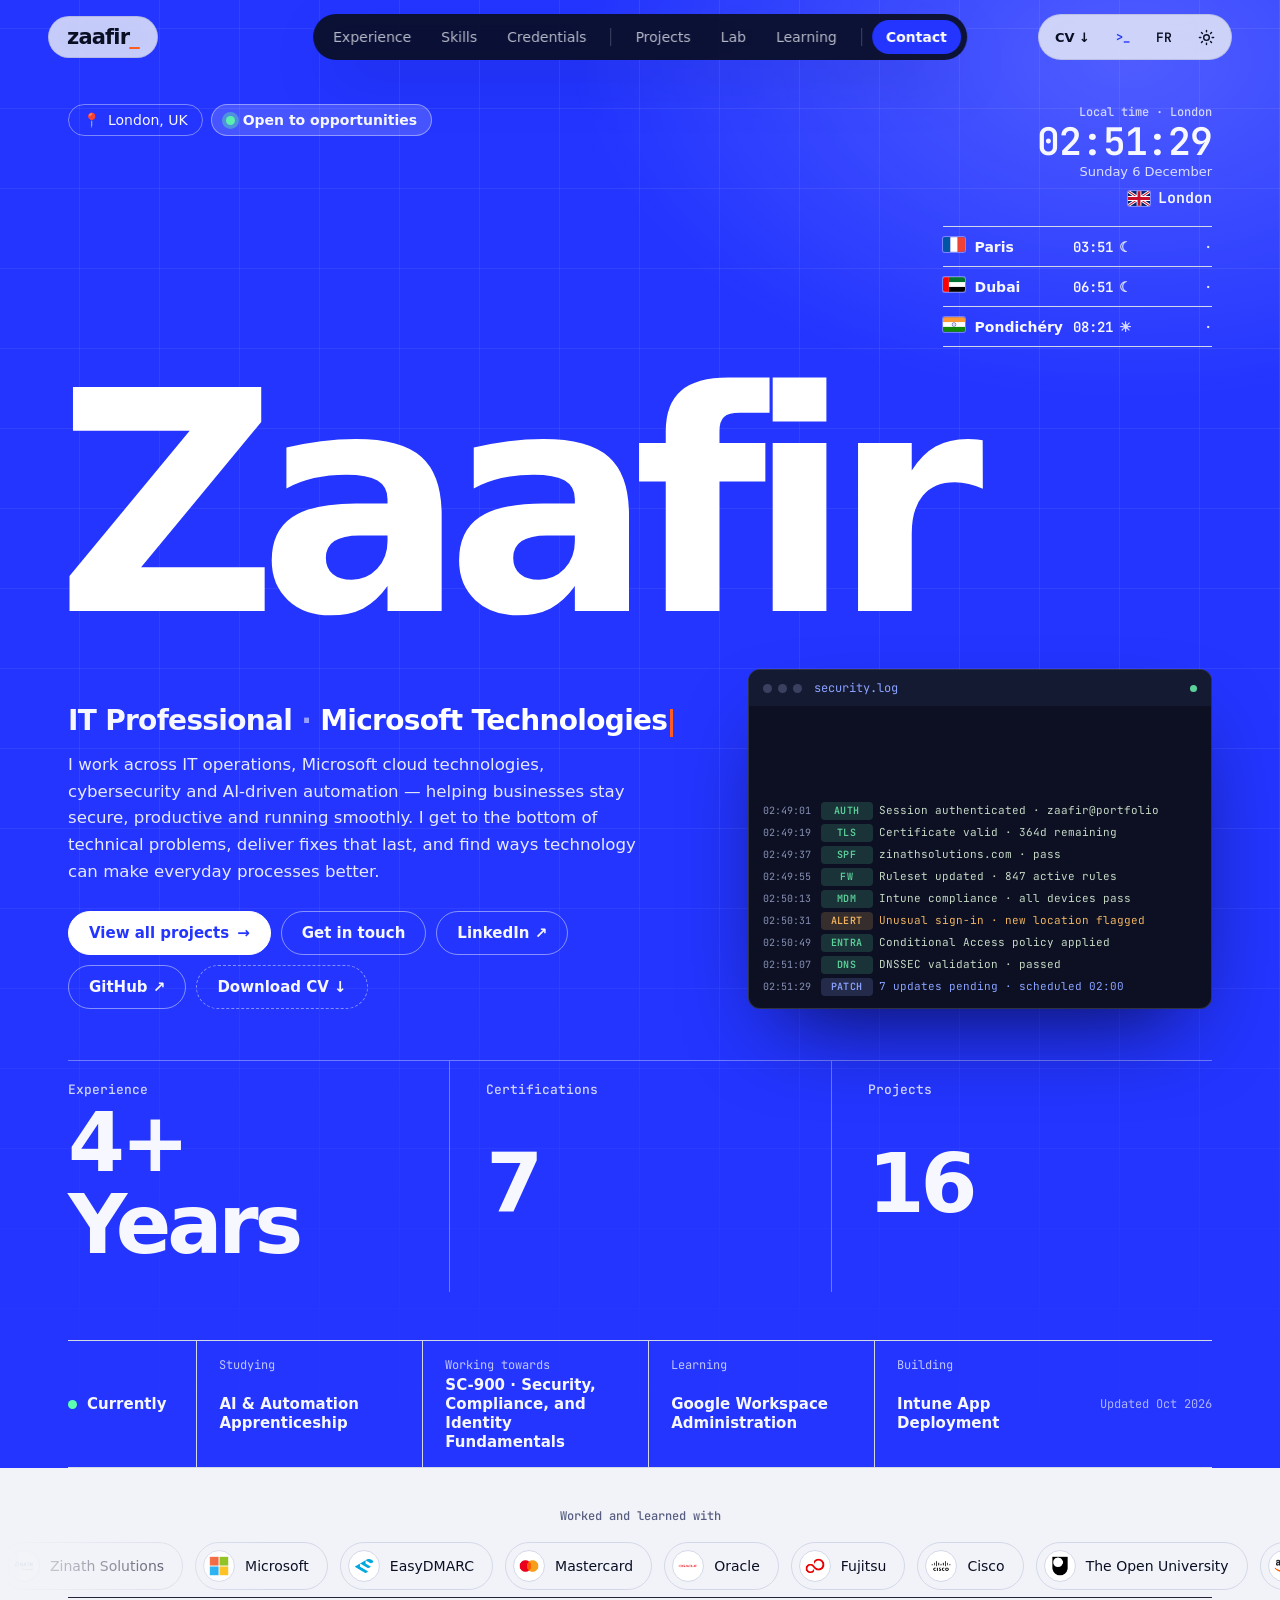
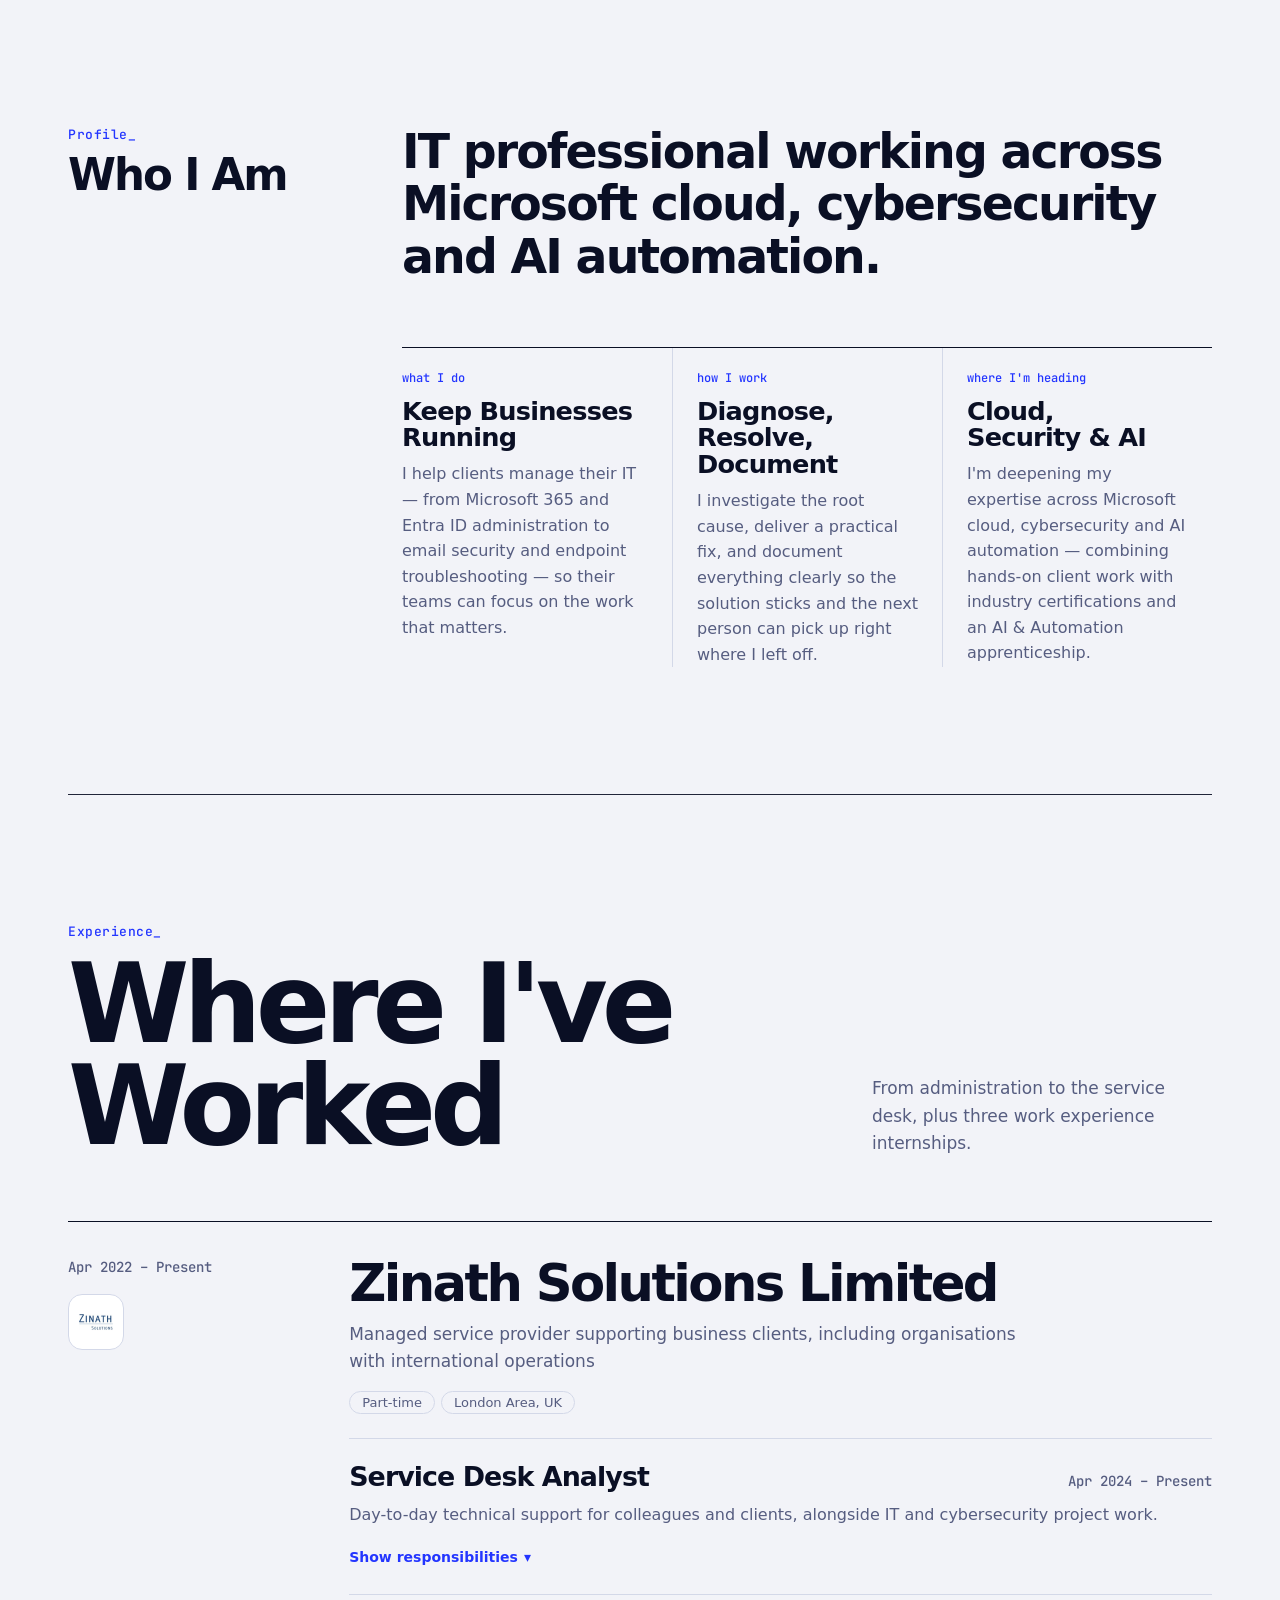
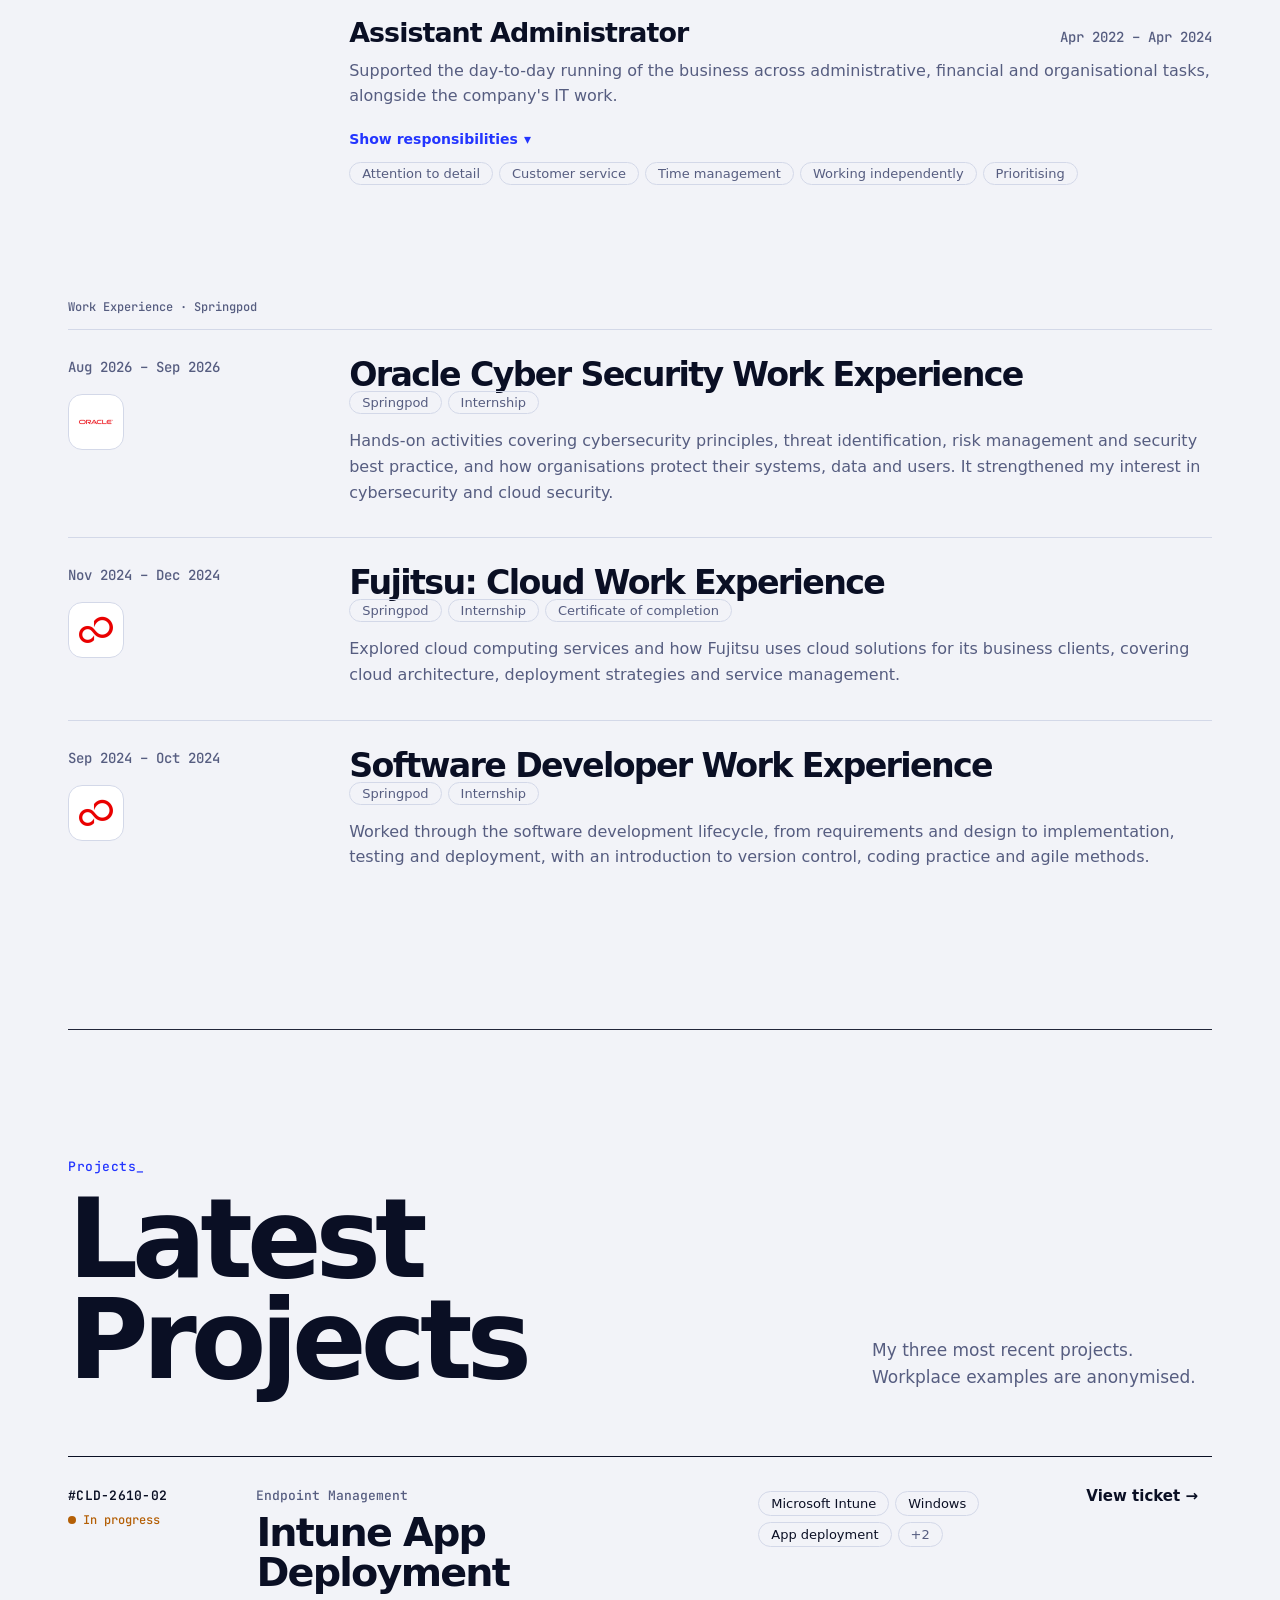
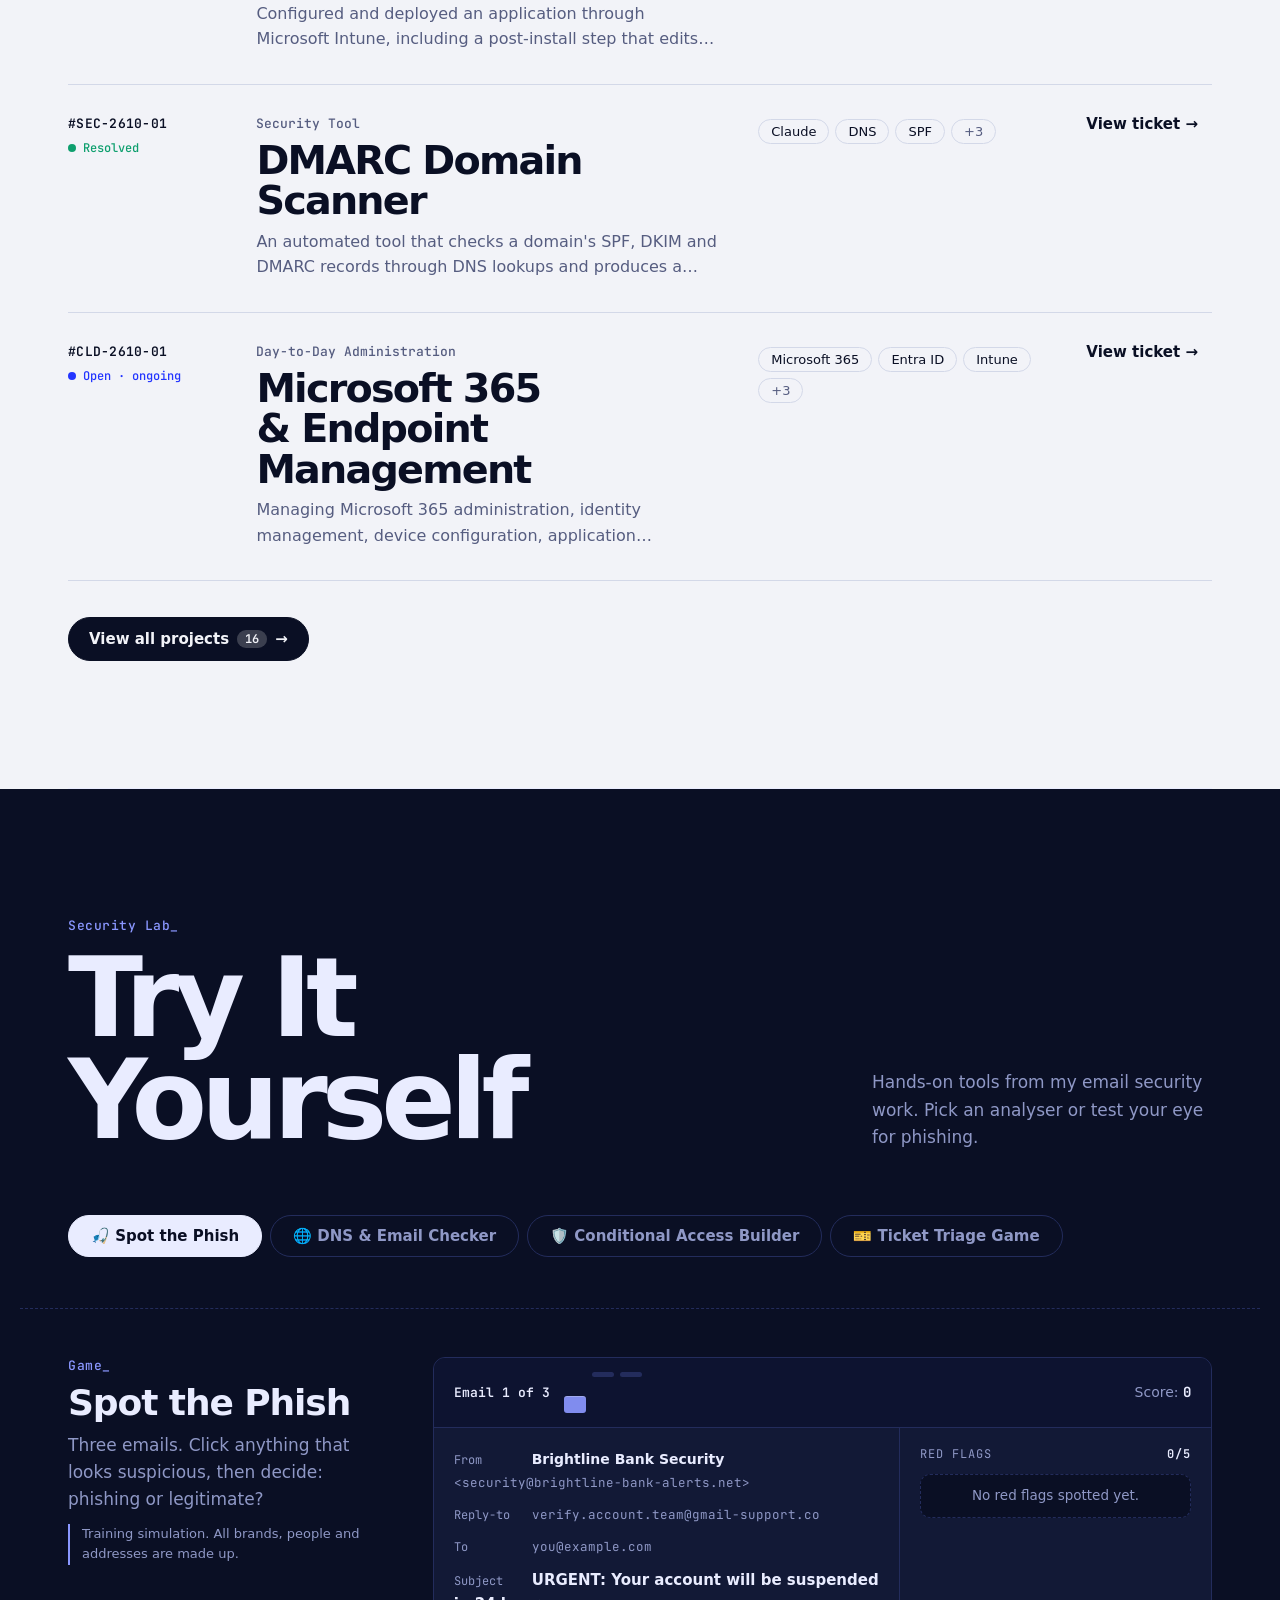
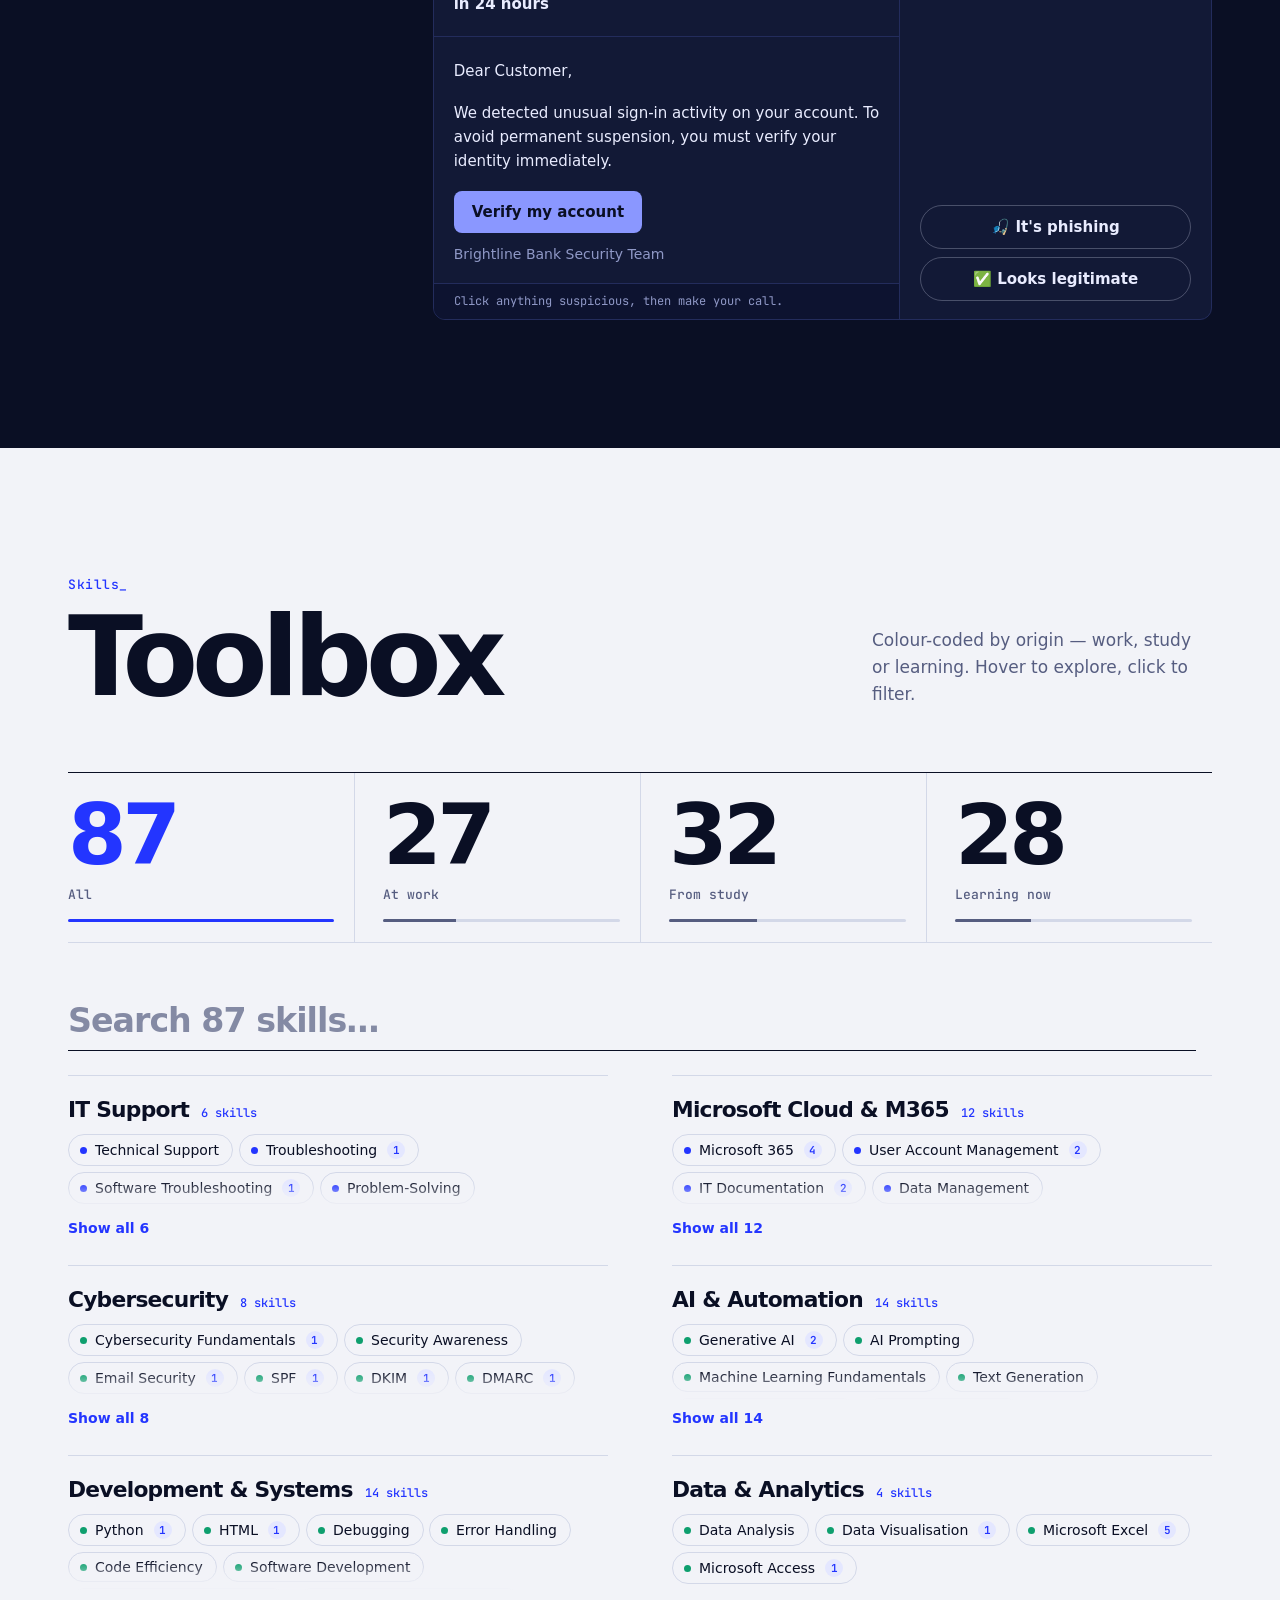
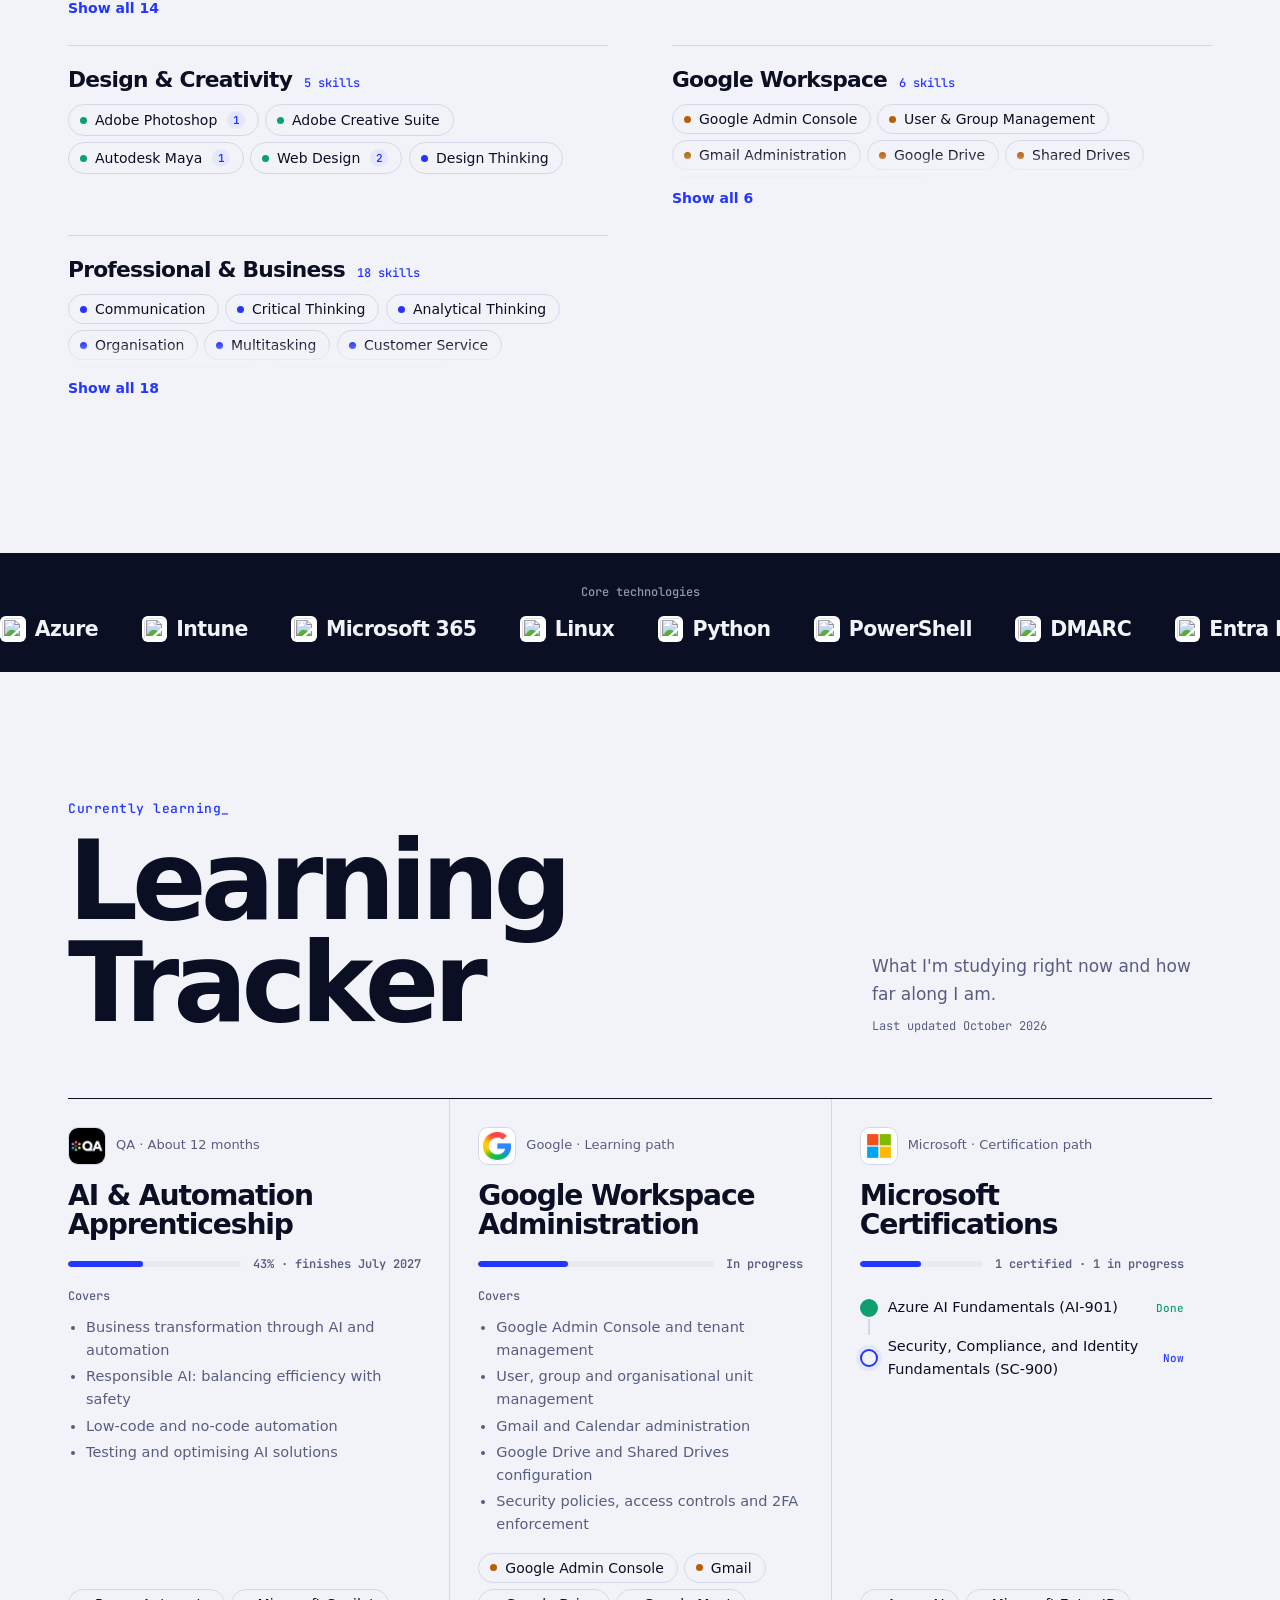
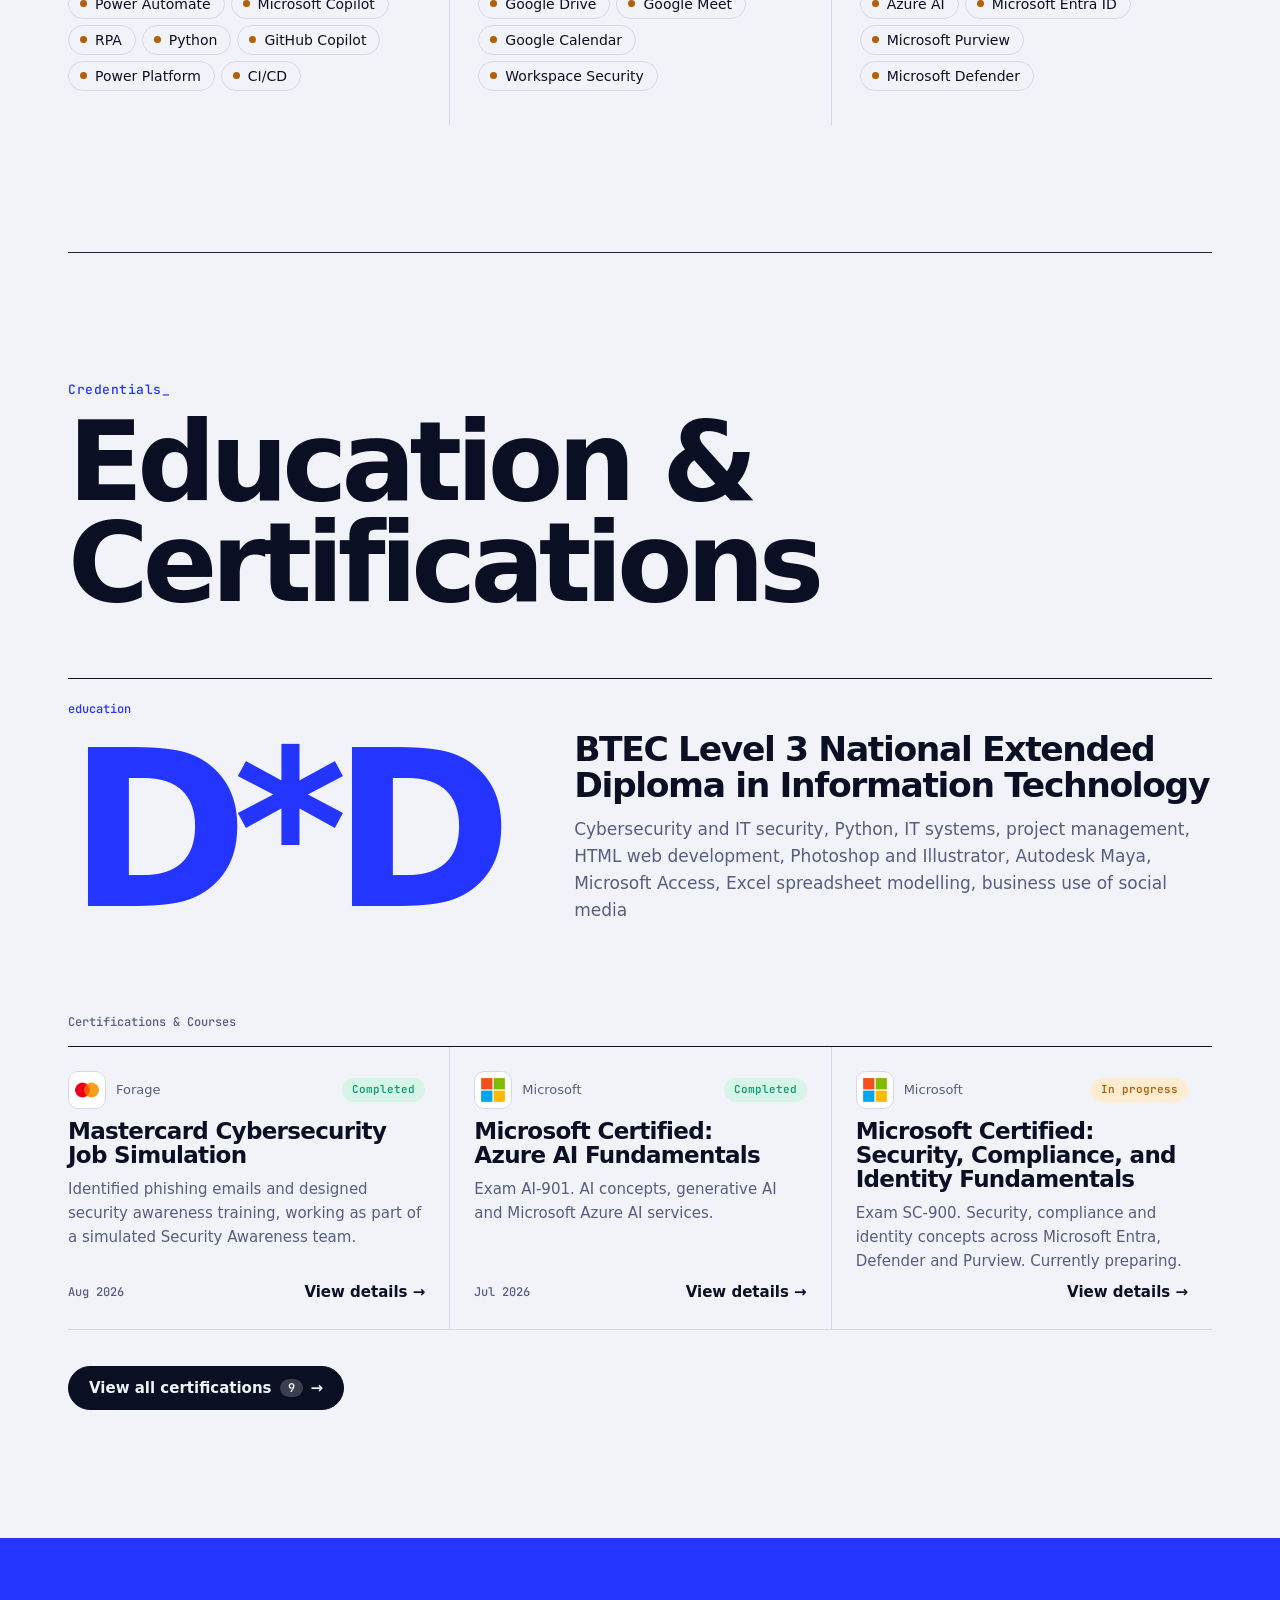
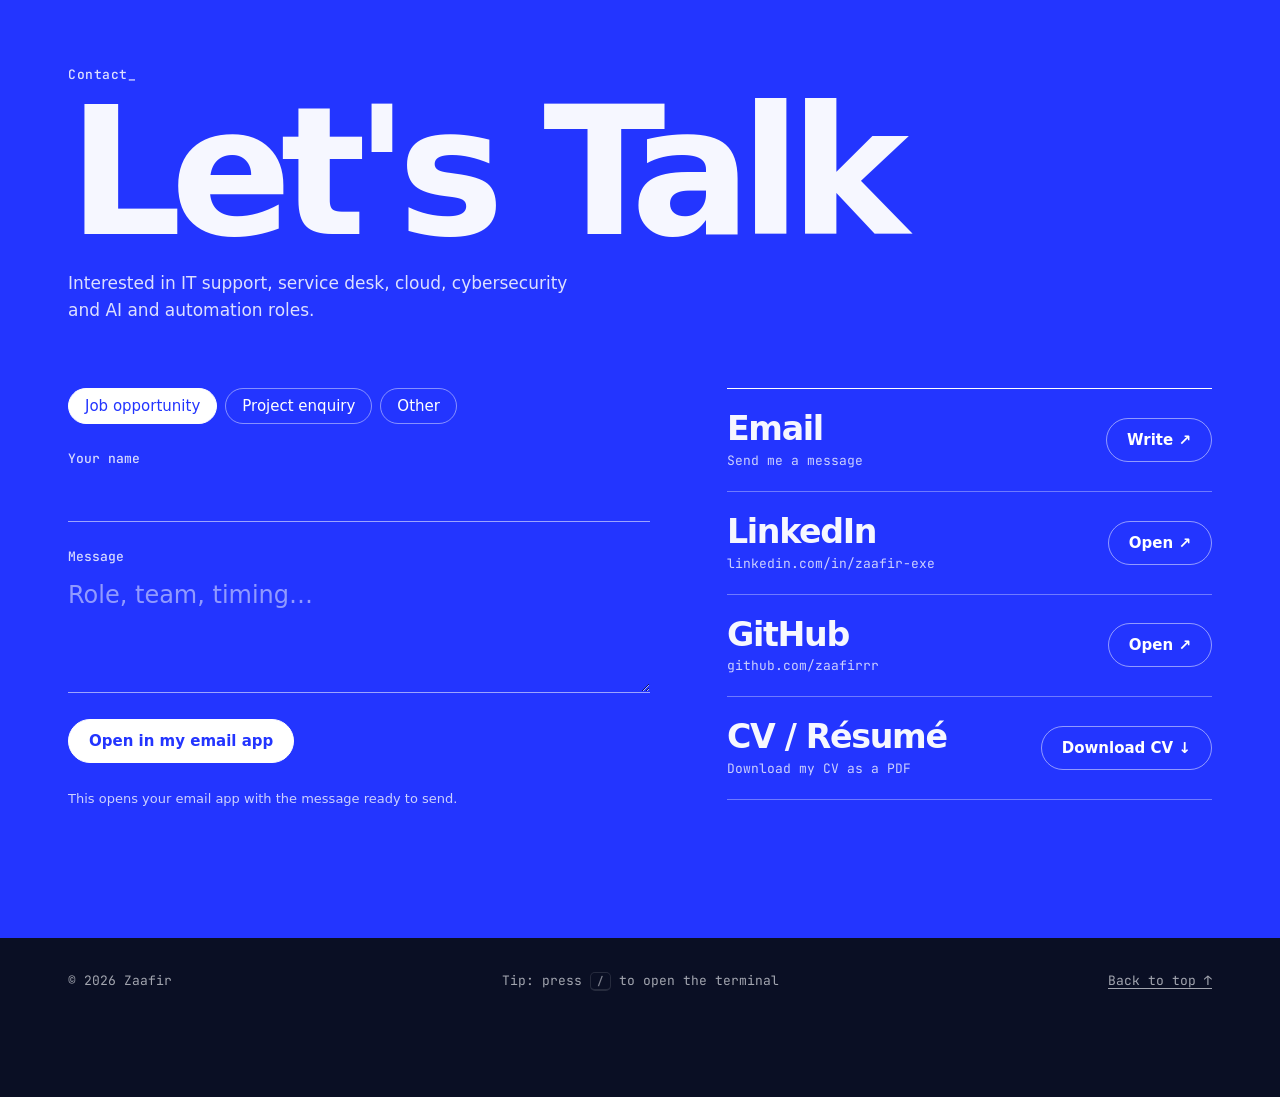
==== commit 544a1d3f: "Remove Active Directory from core technologies Removed the Active Directory technology pill from the" ====
--- a/index.html
+++ b/index.html
@@ -427,7 +427,6 @@
   <div class="tech-track"><div class="tech-row">
     <span class="tech-pill"><img class="tpico-img" src="assets/tech-logos/azure.png" alt="">Azure</span>
     <span class="tech-pill"><img class="tpico-img" src="assets/tech-logos/intune.png" alt="">Intune</span>
-    <span class="tech-pill"><img class="tpico-img" src="assets/tech-logos/ad.png" alt="">Active Directory</span>
     <span class="tech-pill"><img class="tpico-img" src="assets/tech-logos/m365.png" alt="">Microsoft 365</span>
     <span class="tech-pill"><img class="tpico-img" src="assets/tech-logos/linux.png" alt="">Linux</span>
     <span class="tech-pill"><img class="tpico-img" src="assets/tech-logos/python.png" alt="">Python</span>
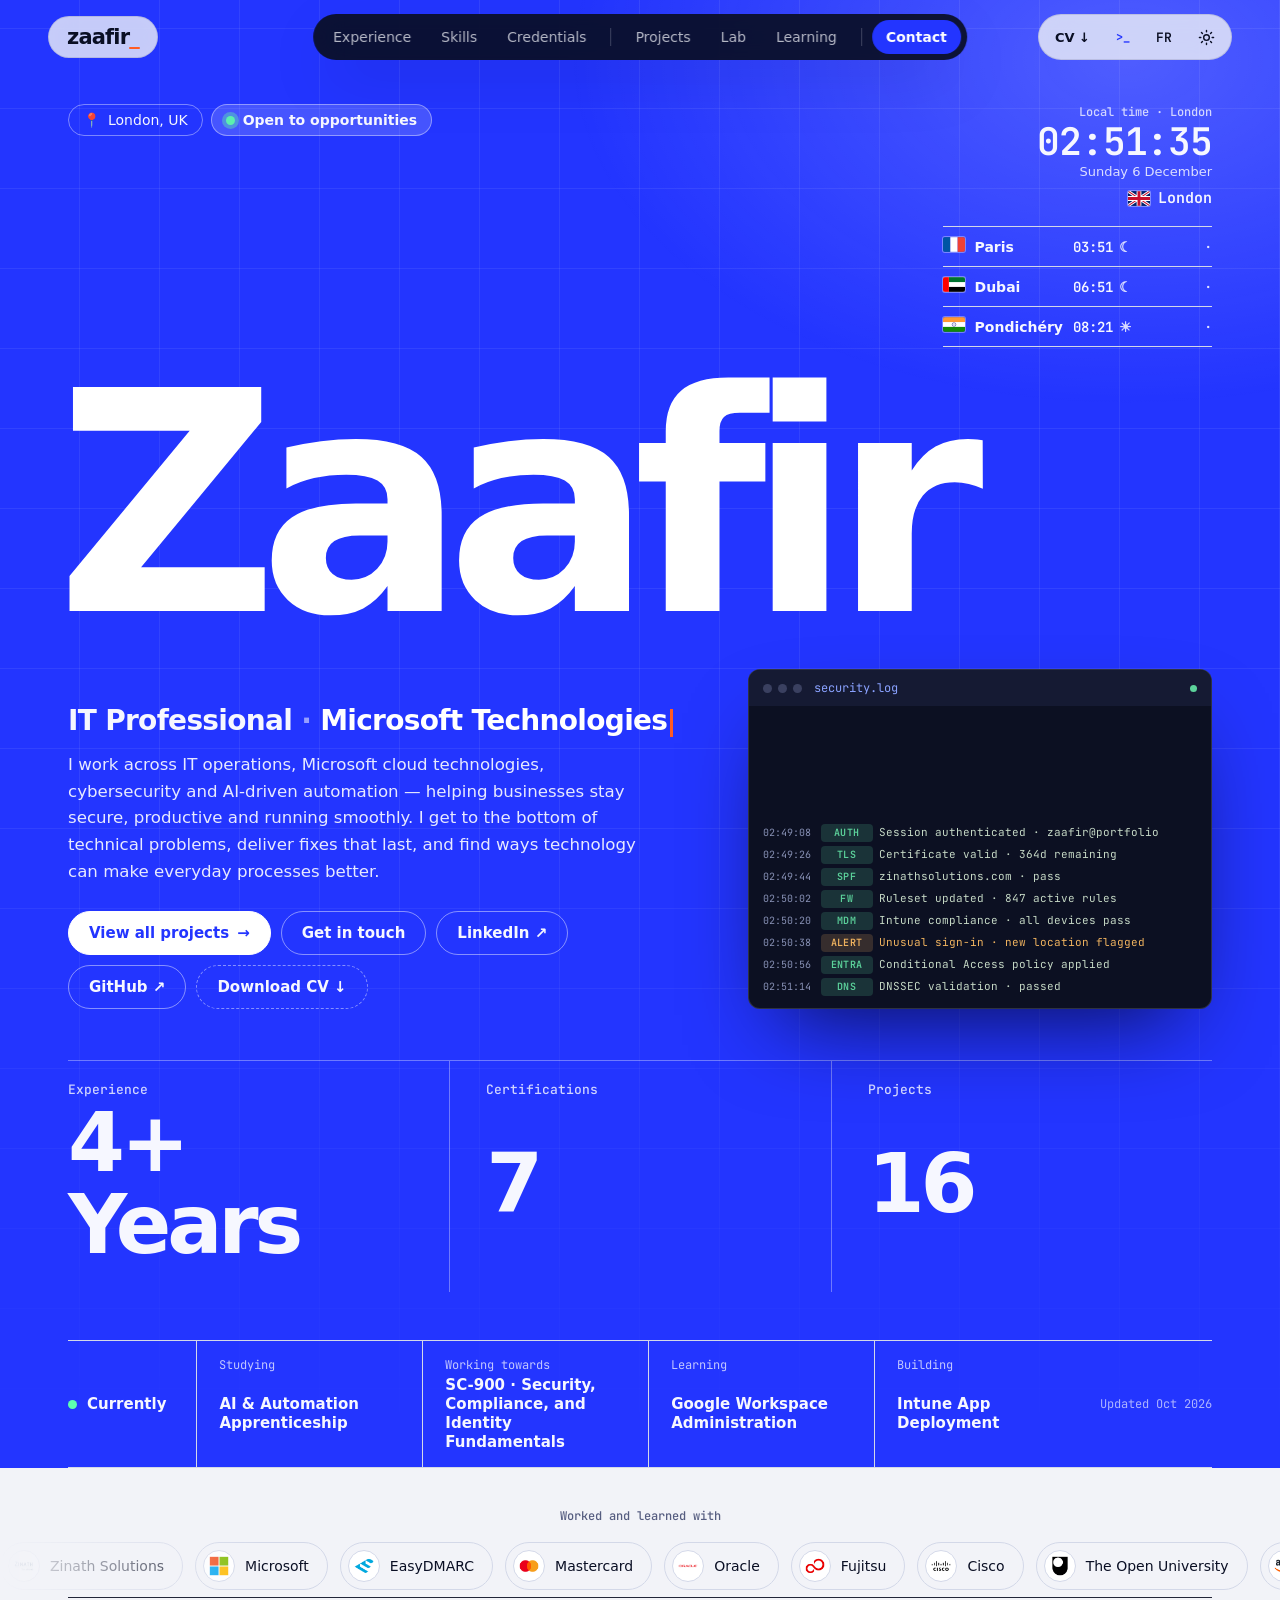
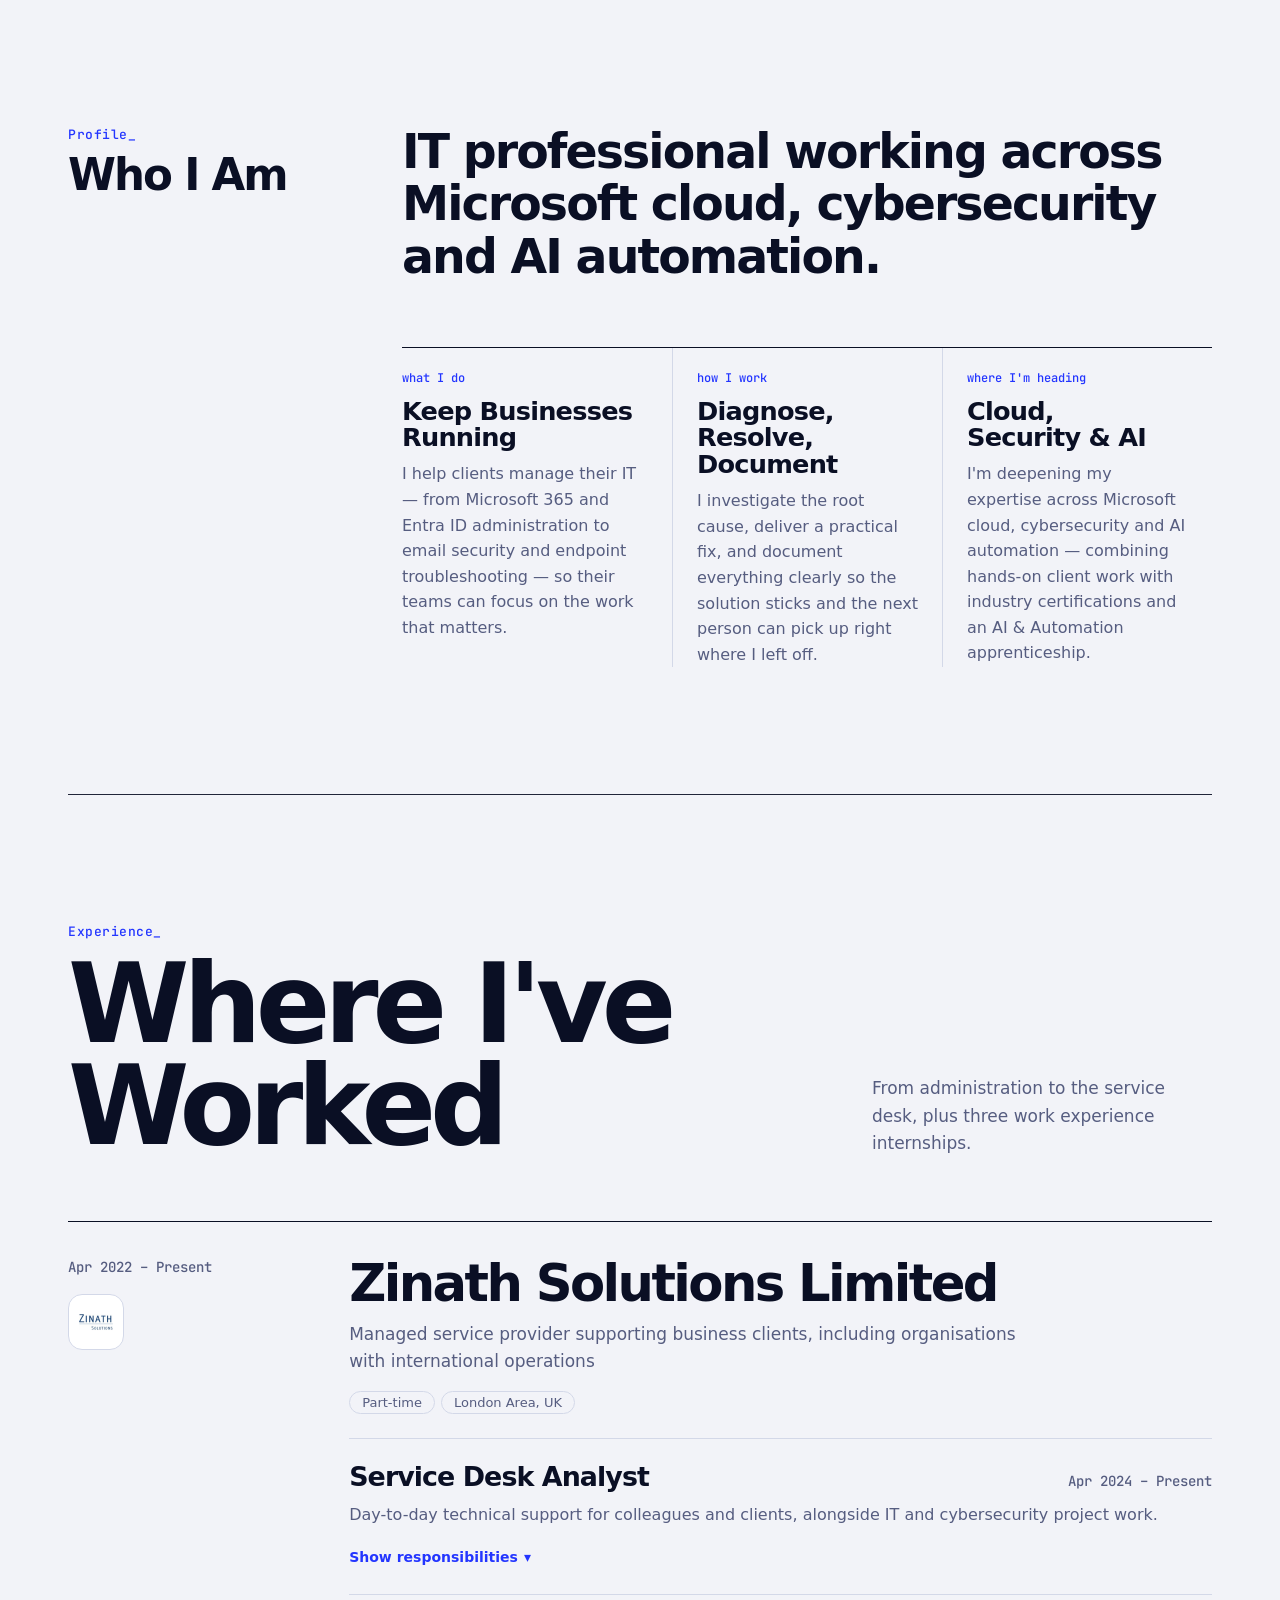
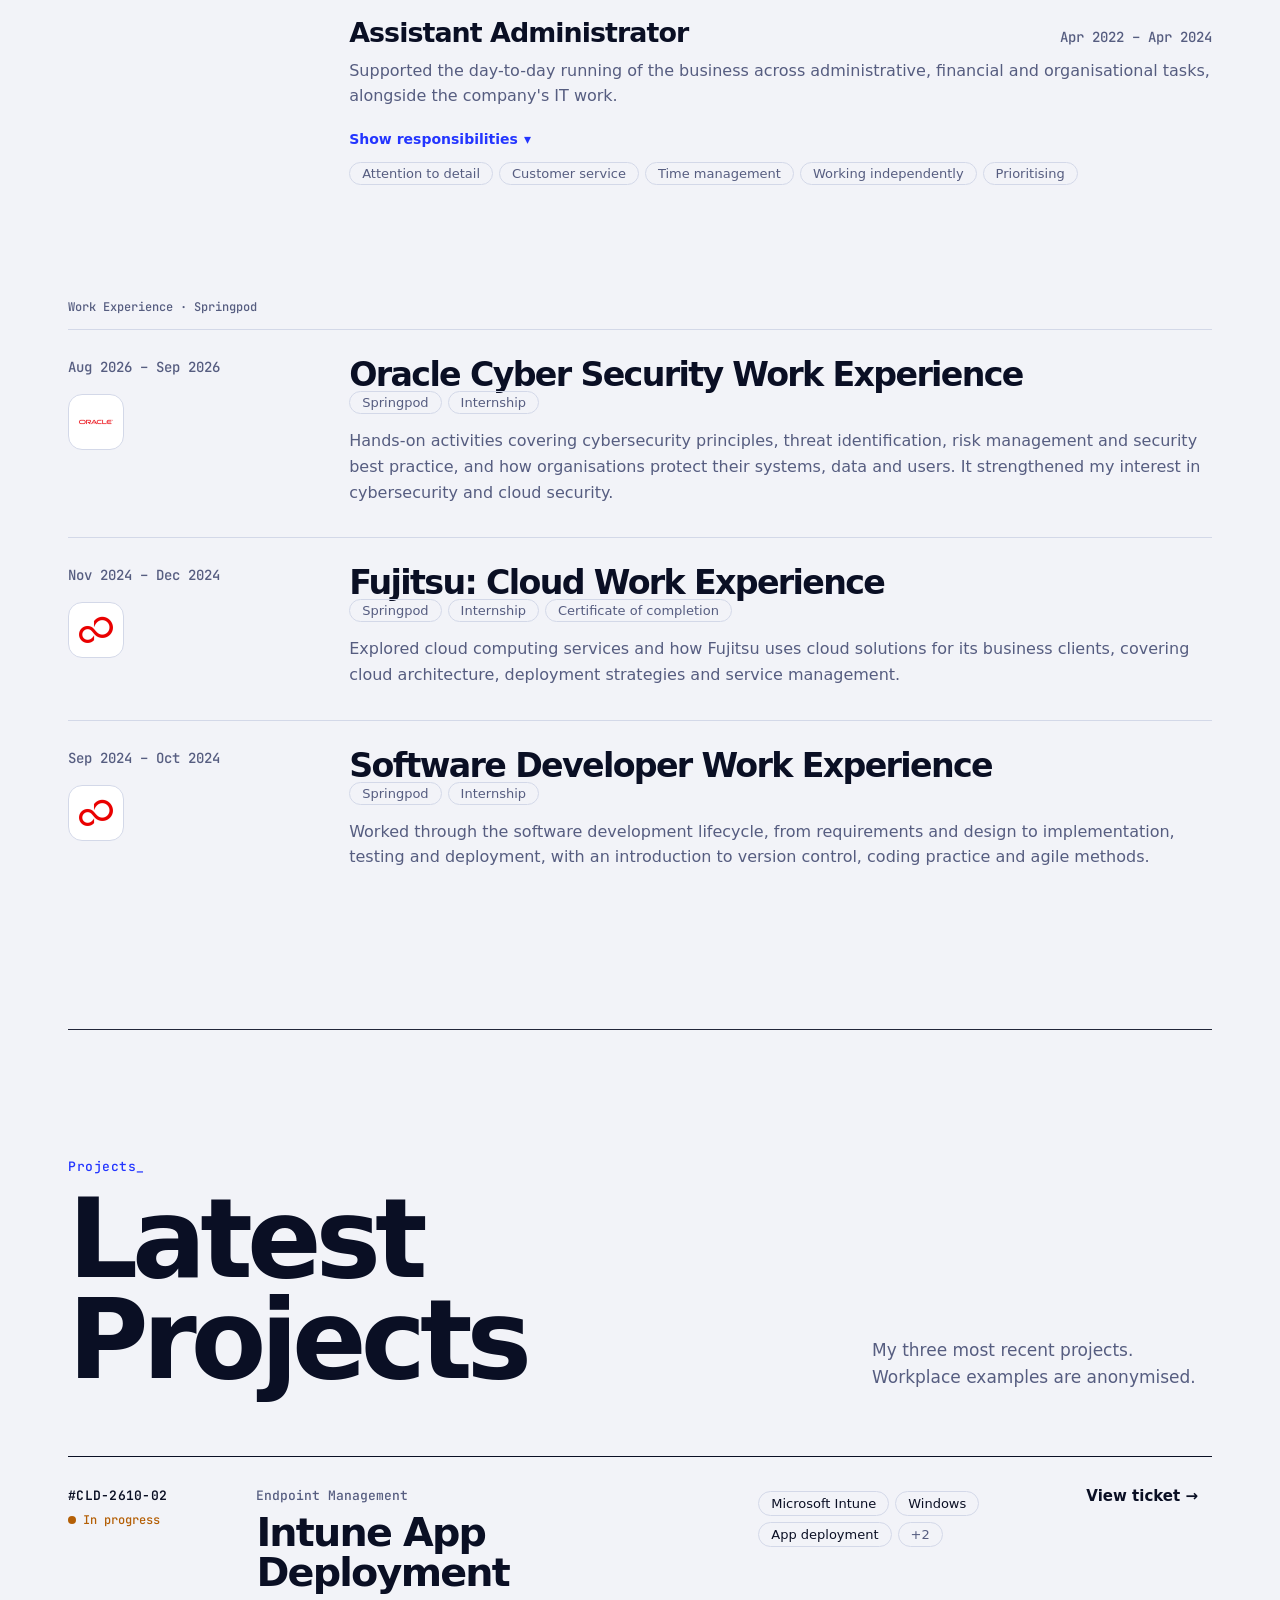
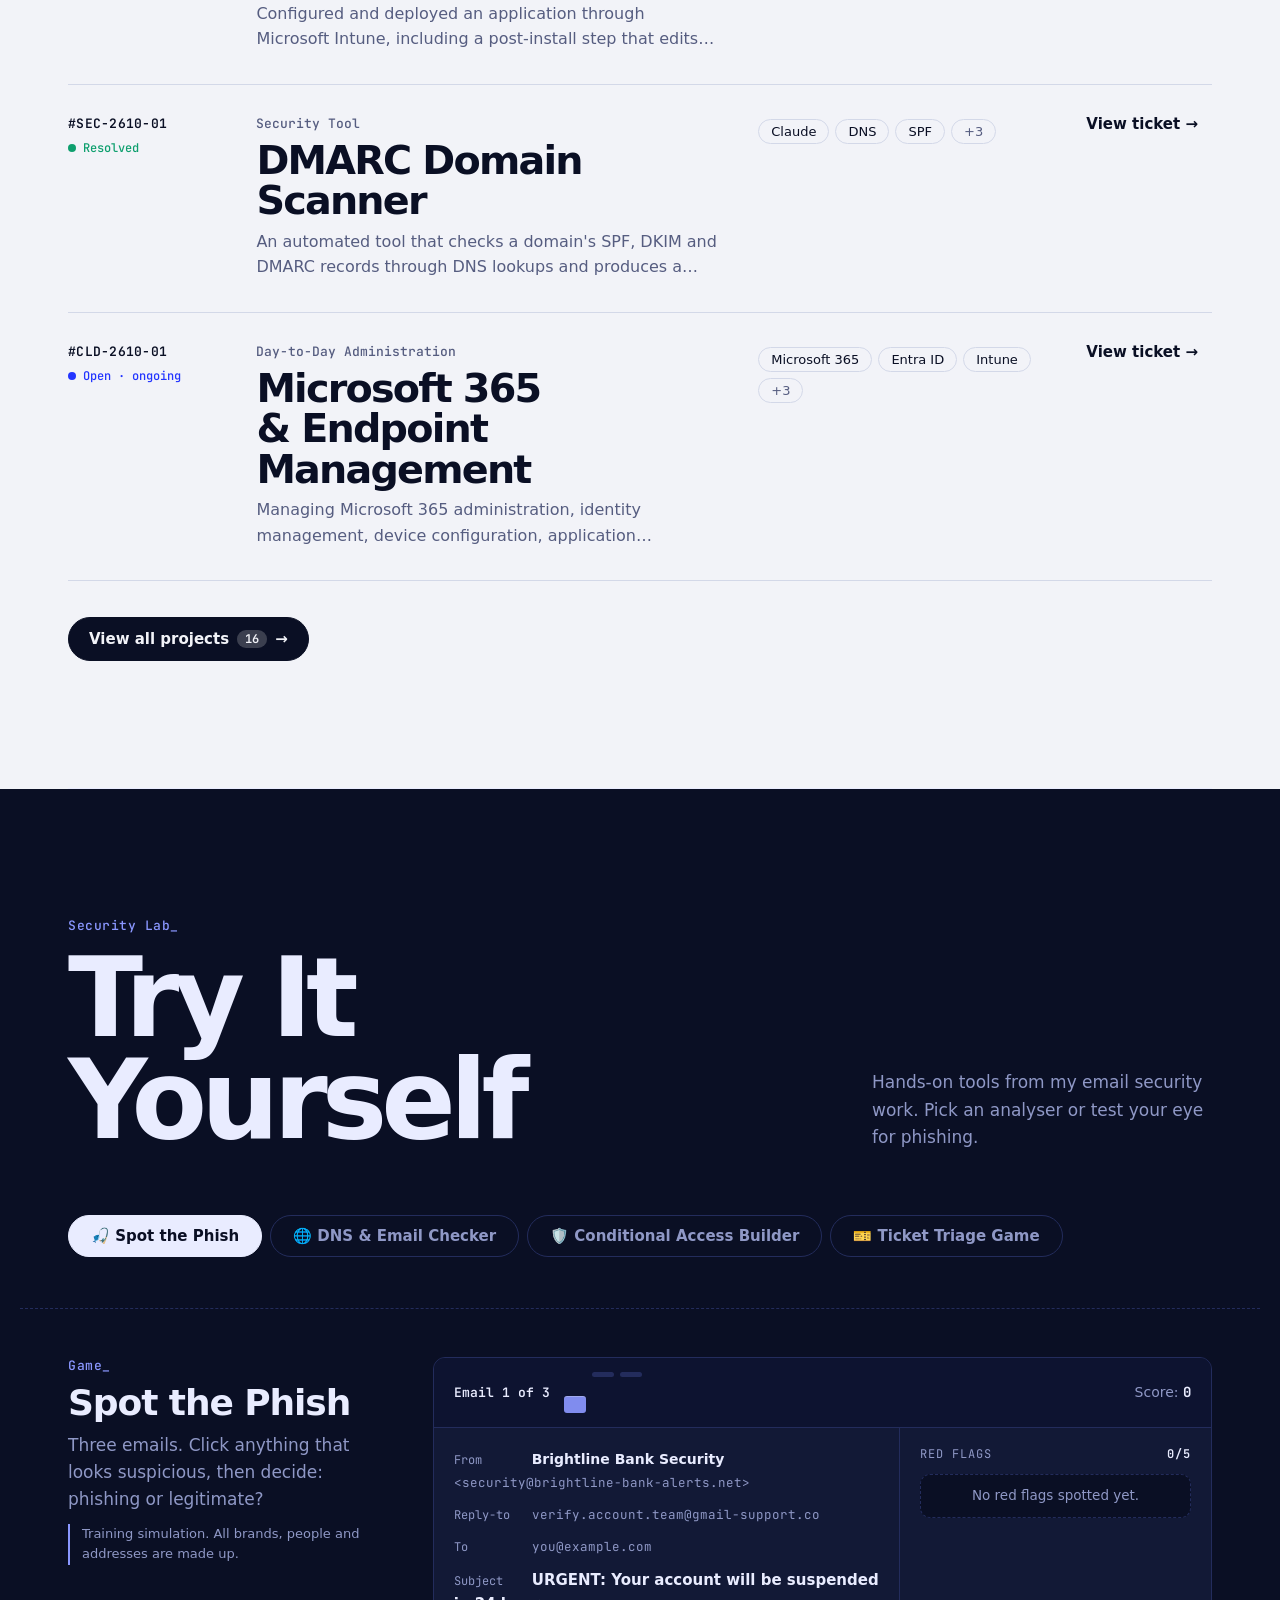
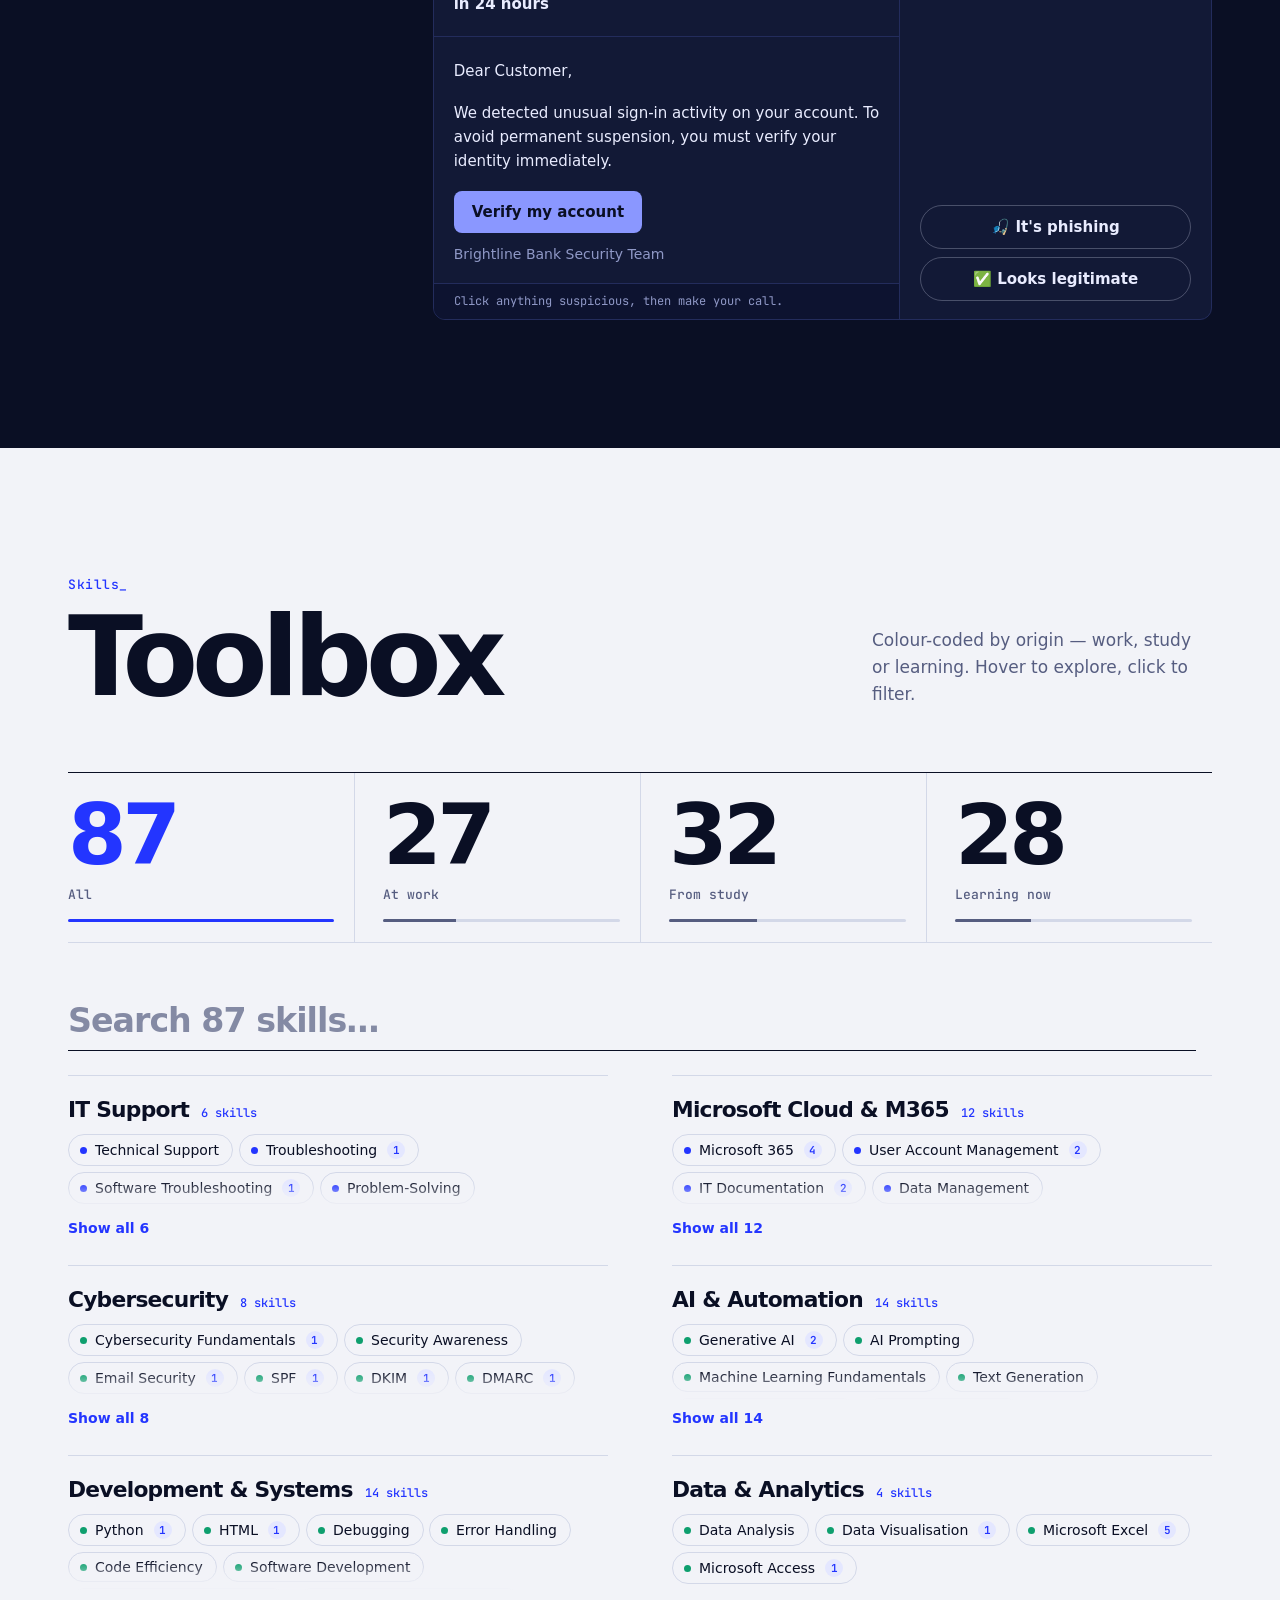
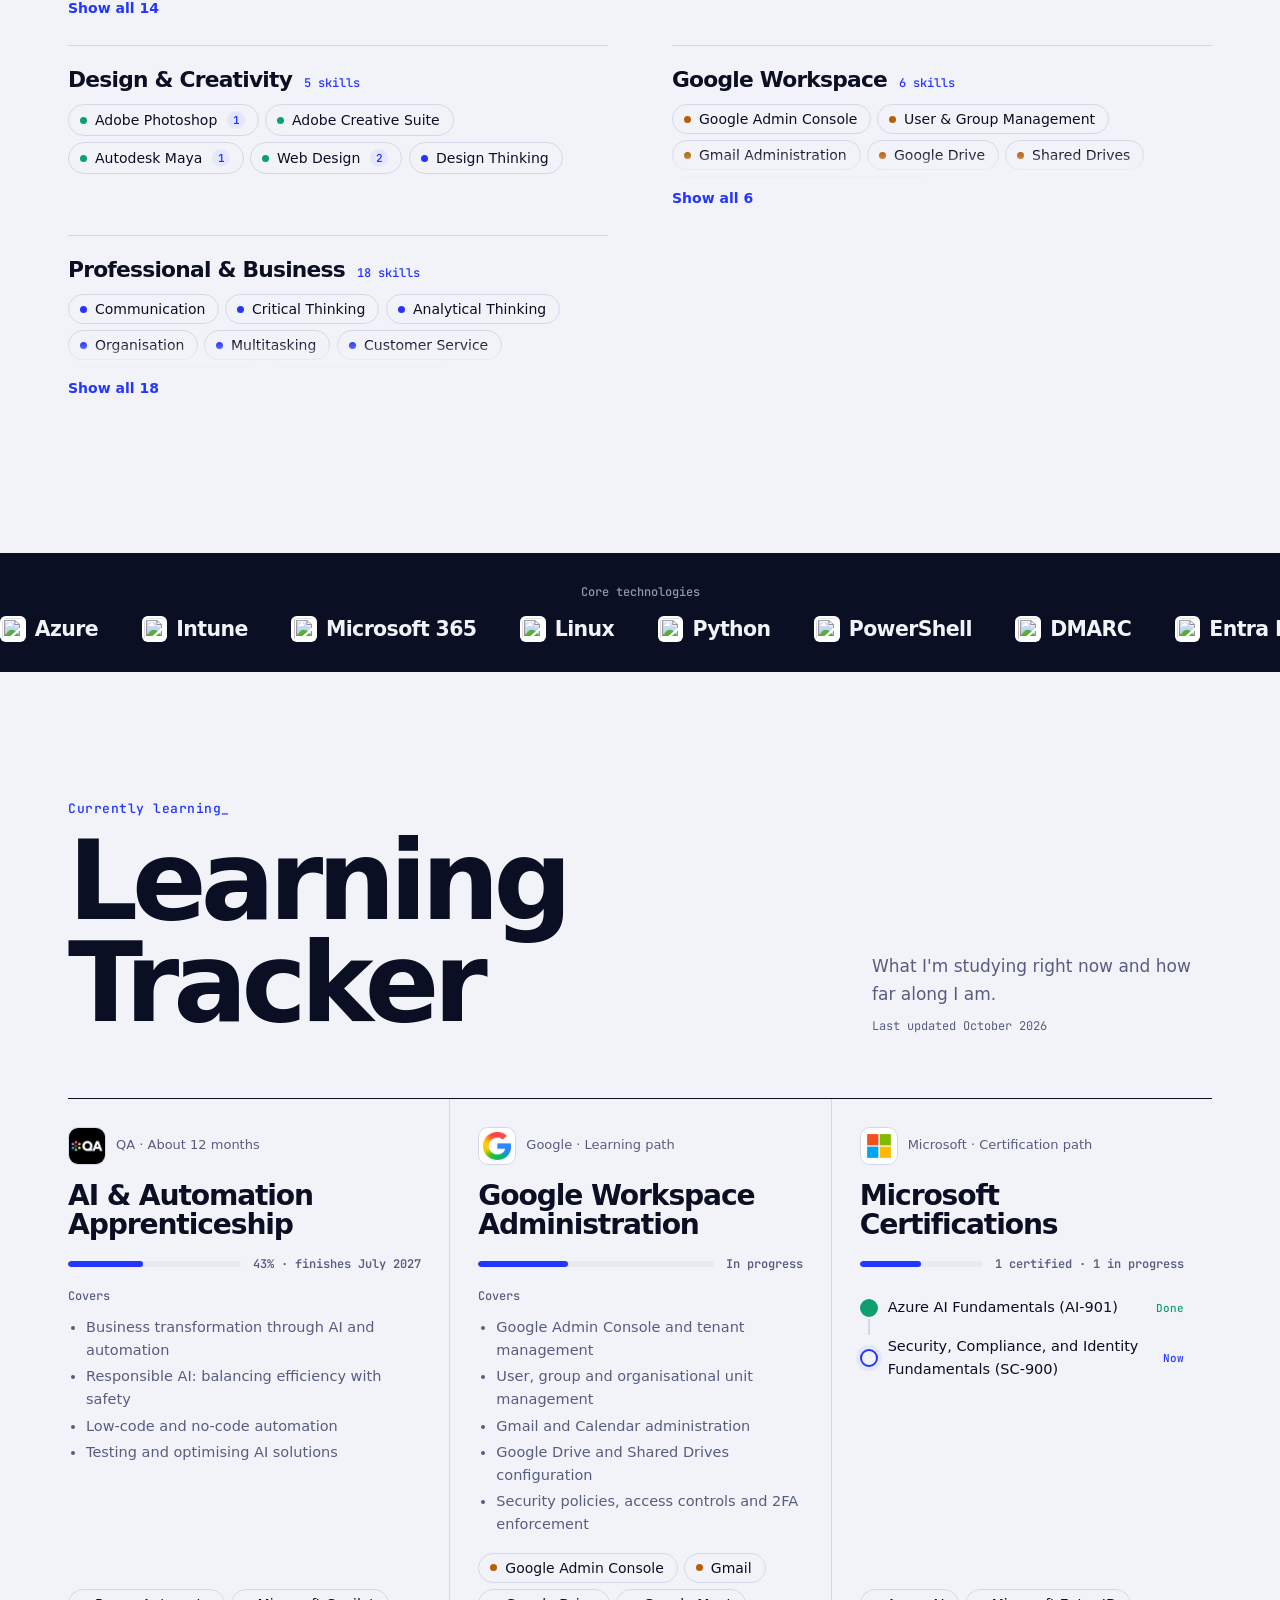
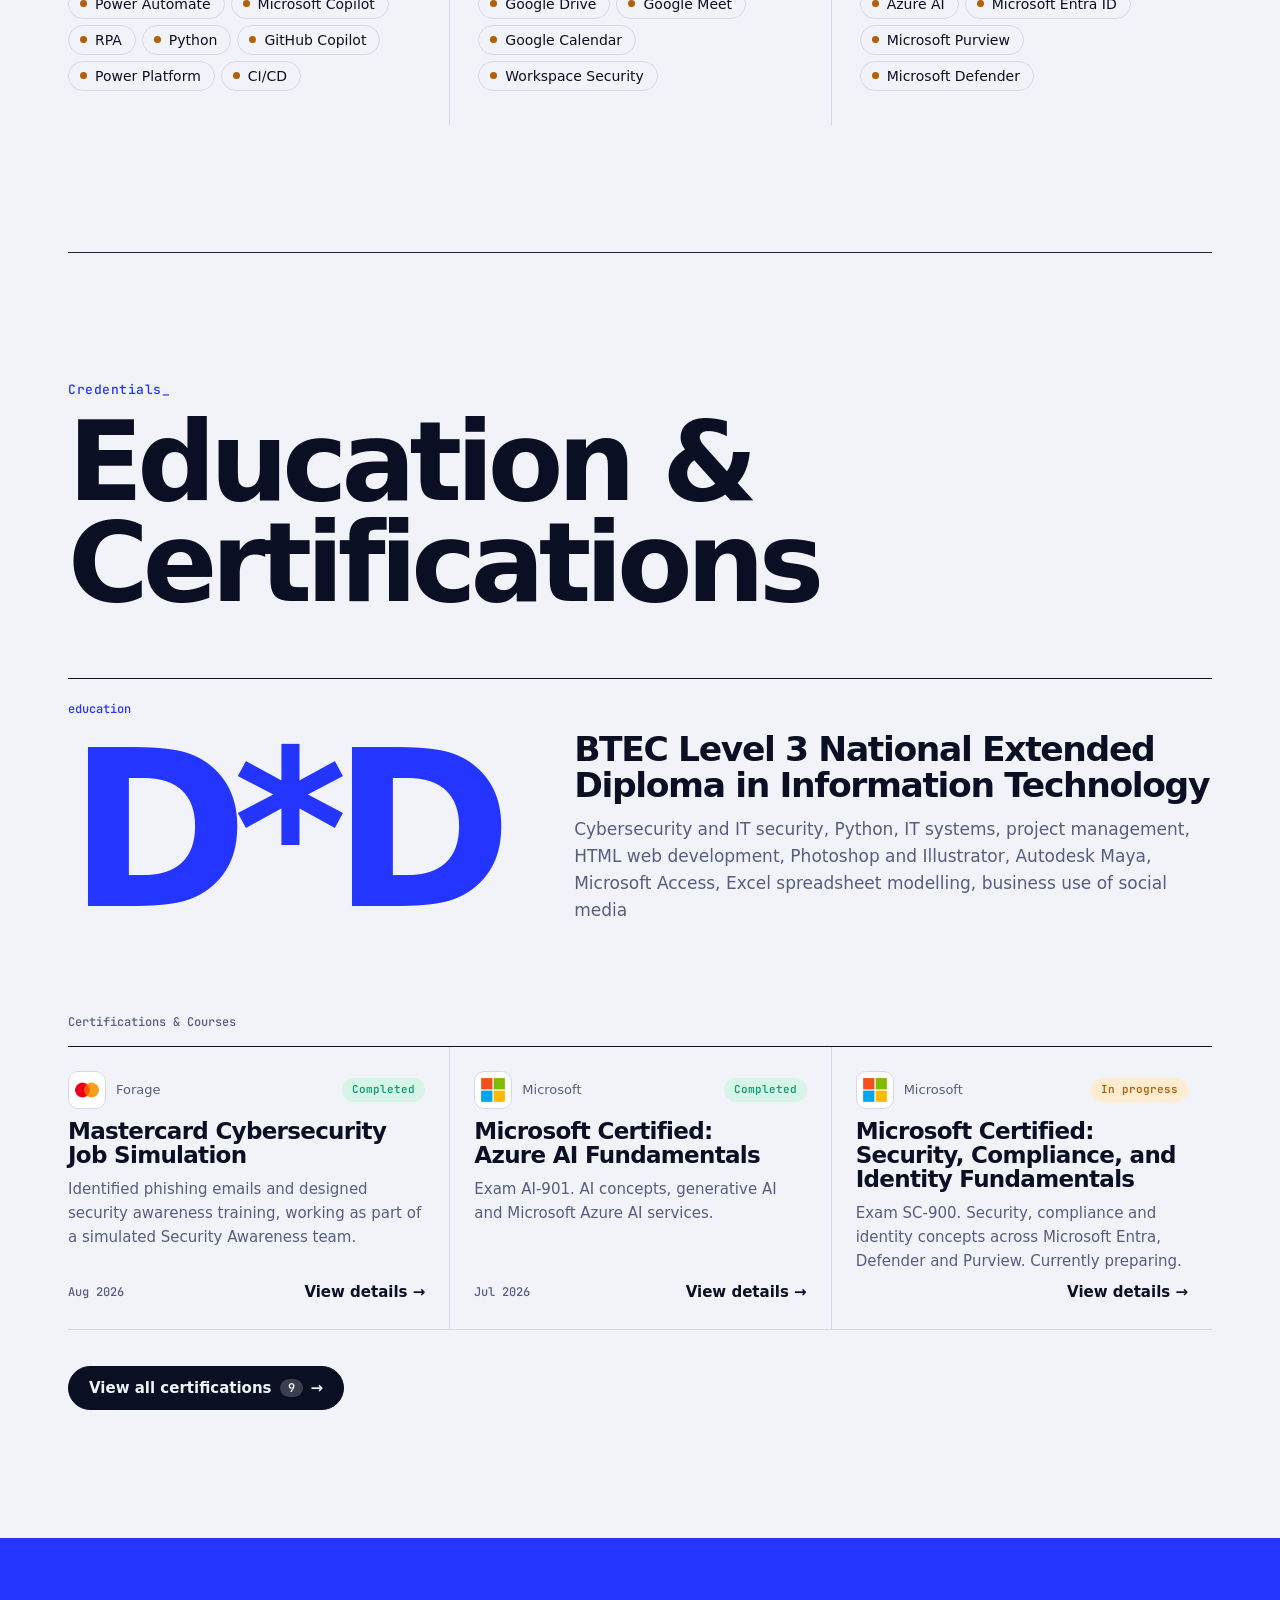
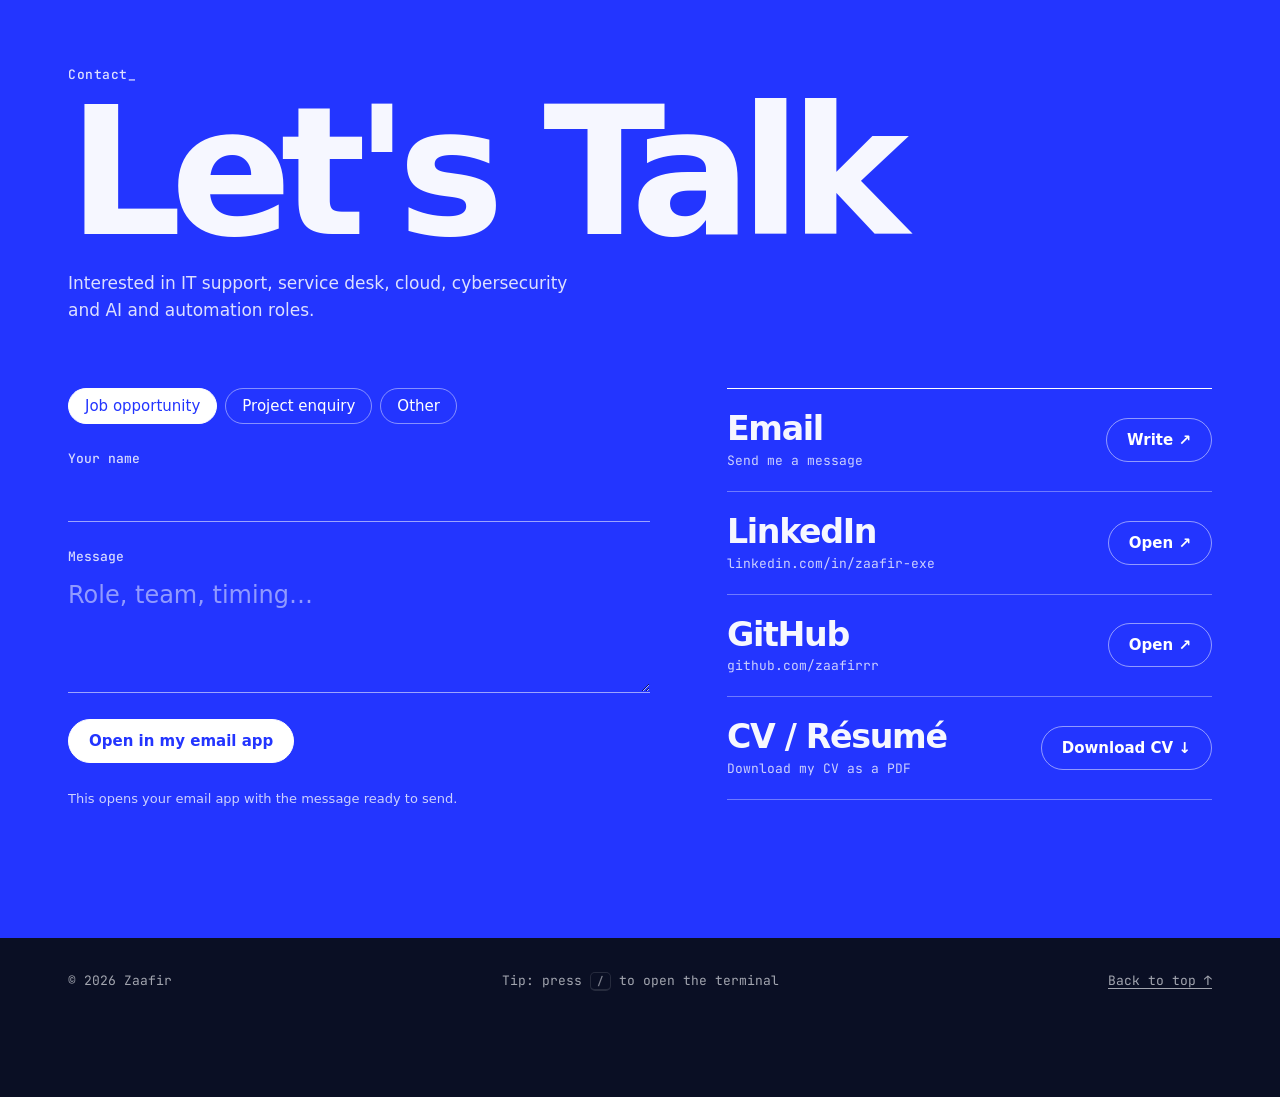
==== commit a2d139f2: "Remove Active Directory from tech row Removed Active Directory tech pill from the tech row." ====
--- a/index.html
+++ b/index.html
@@ -437,7 +437,6 @@
   </div><div class="tech-row" aria-hidden="true">
     <span class="tech-pill"><img class="tpico-img" src="assets/tech-logos/azure.png" alt="">Azure</span>
     <span class="tech-pill"><img class="tpico-img" src="assets/tech-logos/intune.png" alt="">Intune</span>
-    <span class="tech-pill"><img class="tpico-img" src="assets/tech-logos/ad.png" alt="">Active Directory</span>
     <span class="tech-pill"><img class="tpico-img" src="assets/tech-logos/m365.png" alt="">Microsoft 365</span>
     <span class="tech-pill"><img class="tpico-img" src="assets/tech-logos/linux.png" alt="">Linux</span>
     <span class="tech-pill"><img class="tpico-img" src="assets/tech-logos/python.png" alt="">Python</span>
